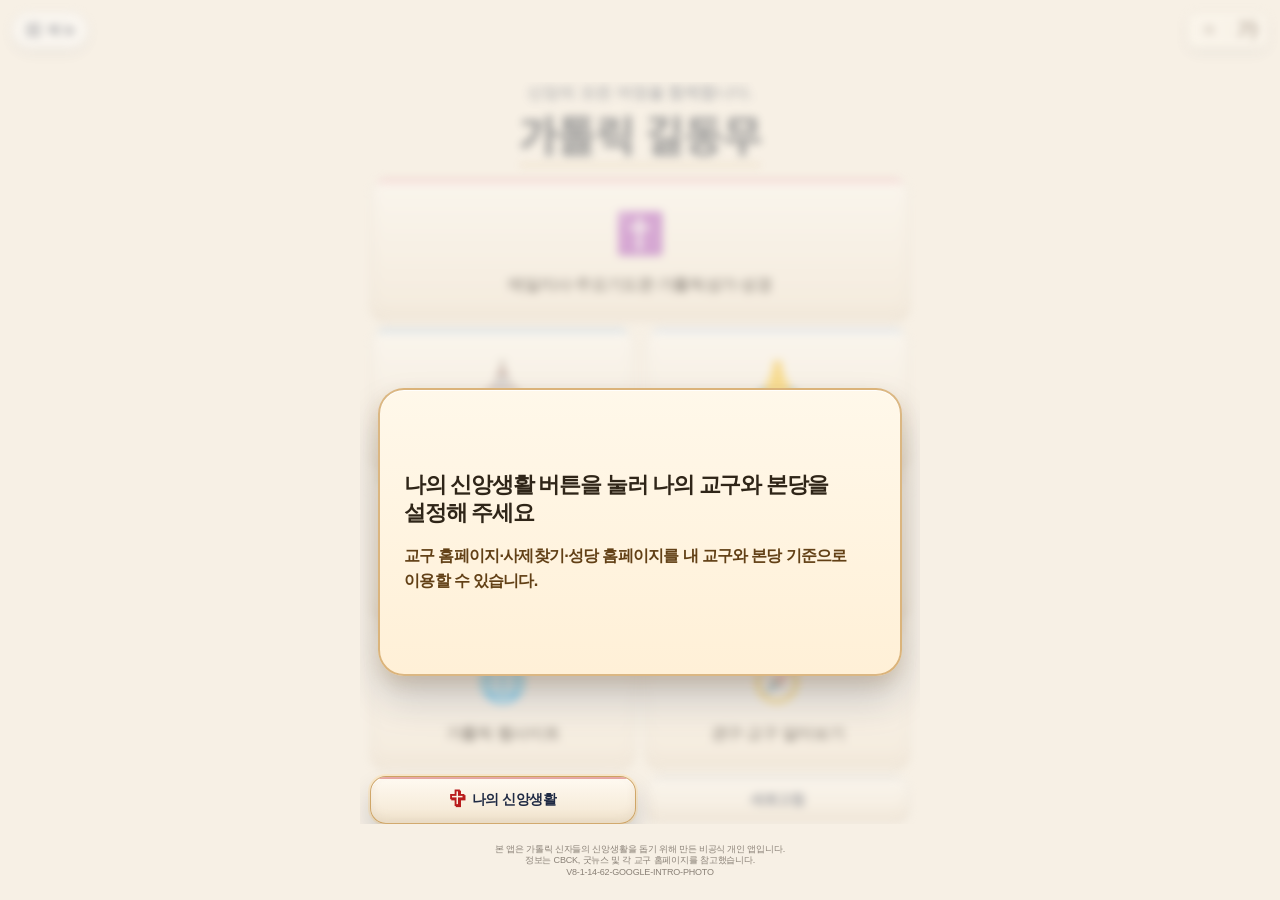
==== index.html @ fcbb9b59 "Add files via upload" ====
<!DOCTYPE html>
<html lang="ko" class="oai-font-global" style="background:#f5f0e8;">
<head>
<link rel="preload" href="intro-cross-jesus.jpg?v=V8-1-14-62-GOOGLE-INTRO-PHOTO" as="image" fetchpriority="high">
<style id="oai-first-entry-bg">html,body{margin:0;width:100%;min-height:100%;background:#f5f0e8;color-scheme:light;}body{background:#f5f0e8;}</style>
<style id="oai-refresh-veil-early-style">
/* 새로고침 직후 style.css가 아직 도착하지 않은 첫 페인트도 아이보리 보호막으로 덮는다. */
html.oai-stability-veil { background:#f5f0e8 !important; }
html.oai-stability-veil *, html.oai-external-return-freeze * { transition: none !important; animation: none !important; scroll-behavior: auto !important; }
html.oai-stability-veil::before { content:""; position:fixed; inset:0; z-index:2147483000; background:#f5f0e8; pointer-events:none; opacity:1; animation:oaiStabilityVeilIn .12s ease-out both; }
html.oai-stability-veil.oai-stability-veil-releasing::before { animation:oaiStabilityVeilOut .18s ease-in both; }
html.oai-stability-veil::after { content:"✝"; position:fixed; left:50%; top:50%; width:34px; height:34px; margin:-17px 0 0 -17px; display:flex; align-items:center; justify-content:center; border:0; border-radius:0; background:transparent; color:#d4aa6a; font-size:30px; font-weight:900; line-height:1; z-index:2147483001; pointer-events:none; animation:oaiStabilitySpin 2.8s linear infinite; }
html.oai-stability-veil[data-oai-stability-reason*="external"]::after,
html.oai-external-return-freeze::after { content:"" !important; display:none !important; opacity:0 !important; animation:none !important; }
@keyframes oaiStabilityVeilIn { from { opacity:0; } to { opacity:1; } }
@keyframes oaiStabilityVeilOut { from { opacity:1; } to { opacity:0; } }
@keyframes oaiStabilitySpin { to { transform:rotate(360deg); } }
</style>

<style id="oai-first-entry-intro-style">
html.oai-internal-no-return-effect *,
html.oai-internal-no-return-effect #cover > * {
  transition:none !important;
  animation:none !important;
  scroll-behavior:auto !important;
}
html.oai-internal-no-return-effect #cover > * {
  opacity:1 !important;
  visibility:visible !important;
}
/* 첫 진입 십자가 사진/금색 십자가 연출 없이 커버만 안정적으로 표시한다. */
html.oai-first-entry-intro::before,
html.oai-first-entry-intro::after,
html.oai-cover-first-reveal #cover > * {
  content:"" !important;
  display:none !important;
  opacity:0 !important;
  visibility:hidden !important;
  background-image:none !important;
  animation:none !important;
  transition:none !important;
}
</style>

<script>
(function(){
  var ua = navigator.userAgent.toLowerCase();
  var isAndroid = ua.indexOf('android') > -1;
  var isKakao = ua.indexOf('kakaotalk') > -1;
  var isIOS = /iphone|ipad|ipod/.test(ua) || (navigator.platform === 'MacIntel' && navigator.maxTouchPoints > 1);
  if(isIOS){
    document.documentElement.classList.add('ios-device');
  }
  // iPhone/iPad에서만 iOS 전용 화면 보정을 적용한다.
  // V8-1-14-62-GOOGLE-INTRO-PHOTO: 키보드가 올라온 동안에는 화면 등급을 다시 바꾸지 않는다.
  function applyAndroidScreenClass(){
    var root = document.documentElement;
    if(!root || !root.classList) return;
    var classes = ['oai-screen-compact-short','oai-screen-tall-phone','oai-screen-fold-wide'];
    if(isIOS) return;
    var vv = window.visualViewport;
    var vvH = Math.round((vv && vv.height) || 0);
    var innerH = Math.round(window.innerHeight || root.clientHeight || 0);
    var active = document.activeElement || null;
    var inputFocused = !!(active && /^(INPUT|TEXTAREA|SELECT)$/i.test(active.tagName || ''));
    var keyboardLikely = inputFocused || !!(vvH && innerH && vvH < innerH - 120);
    var hasClass = classes.some(function(cls){ return root.classList.contains(cls); });
    if(keyboardLikely && hasClass) return;
    for(var i=0;i<classes.length;i++) root.classList.remove(classes[i]);
    var w = Math.round(window.innerWidth || root.clientWidth || (vv && vv.width) || screen.width || 0);
    var h = Math.round((keyboardLikely ? 0 : vvH) || innerH || root.clientHeight || screen.height || 0);
    if(!w || !h) return;
    root.setAttribute('data-oai-vw', String(w));
    root.setAttribute('data-oai-vh', String(h));
    if(w >= 600){
      root.classList.add('oai-screen-fold-wide');
    }else if(w <= 410 && h < 790){
      root.classList.add('oai-screen-compact-short');
    }else{
      root.classList.add('oai-screen-tall-phone');
    }
  }
  applyAndroidScreenClass();
  window.addEventListener('resize', applyAndroidScreenClass, {passive:true});
  if(window.visualViewport) window.visualViewport.addEventListener('resize', applyAndroidScreenClass, {passive:true});
  window.addEventListener('orientationchange', function(){ setTimeout(applyAndroidScreenClass, 80); }, {passive:true});
  /* Android 카카오톡에서만 Chrome으로 연결합니다. iPhone/iPad/Safari/PWA에서는 실행하지 않습니다. */
  if(isAndroid && isKakao){
    var url = location.href;
    location.href = 'intent://' + url.replace(/https?:\/\//i,'') + '#Intent;scheme=https;package=com.android.chrome;end';
  }
})();
</script>
<script>
/* back-controller.js가 로드되기 전 첫 커버 Back도 먼저 잡는 최소 조기 가드.
   실패했던 hash/query URL trap은 사용하지 않고, 같은 URL의 root/trap 한 쌍만 만든다. */
(function(){
  'use strict';
  if(window.__OAI_EARLY_COVER_BACK_GUARD__) return;
  window.__OAI_EARLY_COVER_BACK_GUARD__ = true;

  var TOAST_MS = 2500;
  var toastTimer = 0;

  function now(){ return Date.now ? Date.now() : new Date().getTime(); }
  function baseHref(){ try{ return location.href.split('#')[0]; }catch(_e){ return location.href; } }
  function isCoverVisible(){
    try{
      if(document.documentElement.classList.contains('app-active')) return false;
      var cover = document.getElementById('cover');
      if(!cover) return true;
      if(cover.classList.contains('hidden')) return false;
      var st = window.getComputedStyle ? window.getComputedStyle(cover) : null;
      if(st && (st.display === 'none' || st.visibility === 'hidden')) return false;
      return true;
    }catch(_e){ return !document.documentElement.classList.contains('app-active'); }
  }
  function isRefreshDialogOpen(){
    try{ return !!document.getElementById('oai-refresh-content-dialog'); }catch(_e){ return false; }
  }
  function removeToast(){
    try{
      clearTimeout(toastTimer);
      var old = document.getElementById('_bt');
      if(old && old.parentNode) old.parentNode.removeChild(old);
    }catch(_e){}
  }
  function setExitArmed(on){
    try{
      if(on){
        var until = now() + TOAST_MS;
        window.__oaiCoverExitUntil = until;
        sessionStorage.setItem('oai_cover_exit_armed_until', String(until));
      }else{
        window.__oaiCoverExitUntil = 0;
        sessionStorage.removeItem('oai_cover_exit_armed_until');
      }
    }catch(_e){}
  }
  function isExitArmed(){
    try{
      var until = Number(window.__oaiCoverExitUntil || sessionStorage.getItem('oai_cover_exit_armed_until') || 0);
      return !!(until && now() < until);
    }catch(_e){ return false; }
  }
  function showToast(){
    if(isRefreshDialogOpen()) return;
    setExitArmed(true);
    function append(){
      try{
        removeToast();
        if(!document.body) return;
        var t = document.createElement('div');
        t.id = '_bt';
        t.textContent = '한 번 더 누르면 앱이 종료됩니다';
        t.style.cssText = 'position:fixed;top:50%;left:50%;bottom:auto;transform:translate(-50%,-50%);background:rgba(14,21,53,.94);color:#fff;padding:12px 24px;border-radius:24px;font-size:14px;font-weight:800;z-index:2147483600;white-space:nowrap;pointer-events:none;box-shadow:0 14px 36px rgba(0,0,0,.32);';
        document.body.appendChild(t);
        toastTimer = setTimeout(function(){ removeToast(); setExitArmed(false); }, TOAST_MS);
      }catch(_e){}
    }
    if(document.body) append();
    else document.addEventListener('DOMContentLoaded', append, {once:true});
  }
  function attemptExit(){
    try{ window._appExiting = true; }catch(_e){}
    removeToast();
    setExitArmed(false);
    try{ if(navigator.app && typeof navigator.app.exitApp === 'function'){ navigator.app.exitApp(); return; } }catch(_e){}
    try{ window.open('', '_self'); window.close(); }catch(_e){}
    try{ document.documentElement.classList.add('app-exiting'); }catch(_e){}
    /* 일반 브라우저에서는 window.close가 막힐 수 있어 한 번 더 실제 뒤로가기를 시도한다. */
    setTimeout(function(){ try{ history.back(); }catch(_e){} }, 30);
  }
  function armEarlyCoverBackGuard(reason, force){
    try{
      if(!force && !isCoverVisible()) return;
      var href = baseHref();
      var st = history.state;
      // force 호출이어도 이미 커버 trap 상태라면 다시 root/trap을 쌓지 않는다.
      // 중복 trap이 쌓이면 종료 안내 뒤에도 Back을 여러 번 더 눌러야 한다.
      if(st && st._p === 1 && st.oai_cover_trap){
        window.__OAI_EARLY_COVER_BACK_TRAP_READY__ = true;
        return;
      }
      history.replaceState({_p:0, oai_cover_root:reason || 'early-cover-root'}, '', href);
      history.pushState({_p:1, oai_cover_trap:reason || 'early-cover-trap'}, '', href);
      window.__OAI_EARLY_COVER_BACK_TRAP_READY__ = true;
    }catch(e){ try{ console.warn('[가톨릭길동무]', e); }catch(_e){} }
  }
  window.__oaiArmEarlyCoverBackGuard = armEarlyCoverBackGuard;

  window.addEventListener('popstate', function(){
    try{
      if(window.__OAI_FULL_BACK_CTRL_ACTIVE__) return;
      if(window._appExiting) return;
      if(!isCoverVisible()) return;
      if(isRefreshDialogOpen()) return;
      if(isExitArmed()){ attemptExit(); return; }
      showToast();
      armEarlyCoverBackGuard('early-cover-toast', true);
    }catch(e){ try{ console.warn('[가톨릭길동무]', e); }catch(_e){} }
  }, false);

  armEarlyCoverBackGuard('early-init', true);
  document.addEventListener('DOMContentLoaded', function(){ armEarlyCoverBackGuard('early-dom-ready', false); }, {once:true});
  window.addEventListener('pageshow', function(){ if(!window.__OAI_FULL_BACK_CTRL_ACTIVE__) armEarlyCoverBackGuard('early-pageshow', false); }, true);
})();
</script>

<script>
/* 짧은/긴 새로고침 직후 첫 페인트를 아이보리 보호막으로 덮어 화면 흔들림을 숨긴다.
   긴 새로고침은 캐시를 비운 뒤 네트워크 로딩 시간이 길 수 있으므로,
   감지 기한(deadline)은 길게 잡되 실제 표시 시간은 hold_ms 기준으로 1초만 유지한다. */
(function(){
  try{
    var now = Date.now ? Date.now() : new Date().getTime();
    var until = parseInt(sessionStorage.getItem('oai_refresh_veil_until') || '0', 10) || 0;
    var holdMs = parseInt(sessionStorage.getItem('oai_refresh_veil_hold_ms') || '0', 10) || 0;
    var reason = sessionStorage.getItem('oai_refresh_veil_reason') || 'refresh-return';
    if(until > now){
      var showFor = Math.max(260, holdMs || Math.min(1200, Math.max(260, until - now)));
      document.documentElement.classList.add('oai-stability-veil');
      document.documentElement.setAttribute('data-oai-stability-reason', reason || 'refresh-return');
      document.documentElement.setAttribute('data-oai-refresh-early-veil', '1');
      try{ sessionStorage.setItem('oai_refresh_veil_visible_until', String(now + showFor)); }catch(_e){}
      // 정상 해제는 app.js의 oaiApplyPendingRefreshVeil 한 곳에서만 한다.
      // early script는 첫 페인트를 덮는 역할만 하고, app.js가 붙기 전에만 긴 안전 해제를 둔다.
      setTimeout(function(){
        try{
          if(document.documentElement.getAttribute('data-oai-refresh-early-veil') !== '1') return;
          document.documentElement.classList.add('oai-stability-veil-releasing');
          setTimeout(function(){
            try{
              document.documentElement.classList.remove('oai-stability-veil','oai-stability-veil-releasing');
              document.documentElement.removeAttribute('data-oai-stability-reason');
              document.documentElement.removeAttribute('data-oai-refresh-early-veil');
              sessionStorage.removeItem('oai_refresh_veil_until');
              sessionStorage.removeItem('oai_refresh_veil_hold_ms');
              sessionStorage.removeItem('oai_refresh_veil_reason');
              sessionStorage.removeItem('oai_refresh_veil_visible_until');
            }catch(_e){}
          }, 80);
        }catch(_e){}
      }, Math.max(9000, showFor + 7800));
    }else if(until){
      sessionStorage.removeItem('oai_refresh_veil_until');
      sessionStorage.removeItem('oai_refresh_veil_hold_ms');
      sessionStorage.removeItem('oai_refresh_veil_reason');
              sessionStorage.removeItem('oai_refresh_veil_visible_until');
    }
  }catch(e){}
})();
</script>
<script>
/* 커버 글자 크기 변수 조기 적용: 새로고침 직후 cover-common.js가 로드되기 전까지
   --app-user-font-scale 기본값(1)으로 먼저 그려졌다가 저장값으로 바뀌며
   커버 이모티콘/텍스트만 좌우로 흔들리는 현상을 줄인다. */
(function(){
  try{
    var FONT_KEY = 'prayer_font_size';
    var BASE = 16;
    var FONT_SIZES = [13,14,15,16,17,18,19,20,21,22,24,26,28,30];
    var raw = parseInt(localStorage.getItem(FONT_KEY) || BASE, 10);
    if(FONT_SIZES.indexOf(raw) < 0) raw = BASE;
    var scale = raw / BASE;
    var root = document.documentElement;
    root.classList.add('oai-font-global');
    root.style.setProperty('--app-user-font-scale', String(scale));
  }catch(e){}
})();
</script>
<script>
/* 커버 실제 화면 높이 고정: 모바일/PWA 첫 실행·새로고침 때 첫 화면과 로딩 후 화면의 기준 높이가 달라지는 현상을 줄인다. */
(function(){
  try{ if('scrollRestoration' in history) history.scrollRestoration = 'manual'; }catch(e){}
  var KEY = 'oai_cover_vh_px_v48';
  var WIDTH_KEY = 'oai_cover_width_px_v48';
  var root = document.documentElement;
  var isInternalNoEffectReturn = false;
  var isExternalReturnNoIntro = false;
  try{
    var internalUntil = parseInt(sessionStorage.getItem('oai_internal_return_no_effect_until') || '0', 10) || 0;
    var internalNow = Date.now ? Date.now() : new Date().getTime();
    isInternalNoEffectReturn = sessionStorage.getItem('oai_internal_return_no_effect_once') === '1' || (internalUntil && internalNow < internalUntil);
    var extTs = parseInt(sessionStorage.getItem('oai_external_nav_started_at') || '0', 10) || 0;
    var extPending = sessionStorage.getItem('oai_external_nav_pending') === '1' || sessionStorage.getItem('oai_external_nav_pagehide') === '1';
    isExternalReturnNoIntro = !!(extPending && extTs && (internalNow - extTs) < 10 * 60 * 1000);
  }catch(_e){}
  function now(){ return Date.now ? Date.now() : new Date().getTime(); }
  if(!isInternalNoEffectReturn && !isExternalReturnNoIntro){
    root.classList.add('oai-cover-booting');
  }else{
    root.classList.remove('oai-cover-booting','oai-cover-revealing','oai-first-entry-intro','oai-cover-under-intro-reveal','oai-cover-first-reveal');
    root.classList.add('oai-internal-no-return-effect');
    setTimeout(function(){ try{ root.classList.remove('oai-internal-no-return-effect'); }catch(_e){} }, isExternalReturnNoIntro ? 900 : 420);
  }
  function readStored(){
    try{
      var v = parseFloat(localStorage.getItem(KEY) || '');
      var w = parseFloat(localStorage.getItem(WIDTH_KEY) || '');
      return {vh:(v > 3 && v < 20) ? v : 0, width:(w > 240 && w < 1600) ? w : 0};
    }catch(e){ return {vh:0,width:0}; }
  }
  function measure(){
    var docH = 0, innerH = 0, vvH = 0;
    try{ docH = parseFloat(document.documentElement && document.documentElement.clientHeight || 0); }catch(e){}
    try{ innerH = parseFloat(window.innerHeight || 0); }catch(e){}
    try{ vvH = parseFloat(window.visualViewport && window.visualViewport.height || 0); }catch(e){}
    var values = [];
    function add(v){
      v = parseFloat(v || 0);
      if(v > 300 && v < 2000) values.push(v);
    }
    add(docH); add(innerH); add(vvH);
    if(!values.length) return 0;
    // 커버가 간헐적으로 아래로 밀리지 않도록 저장/inner 높이보다
    // 실제 보이는 visualViewport를 우선한다. 키보드로 보일 만큼 크게 줄어든 경우만 제외한다.
    var keyboardLikely = !!(vvH && innerH && vvH / innerH < 0.78);
    var h = 0;
    if(vvH && !keyboardLikely){ h = vvH; }
    else { h = Math.max(docH || 0, innerH || 0); }
    if(!(h > 300 && h < 2000)) h = Math.max.apply(Math, values);
    return h ? (h * 0.01) : 0;
  }
  function measureWidth(){
    try{ return window.innerWidth || document.documentElement.clientWidth || 0; }catch(e){ return 0; }
  }
  function save(v, width){
    try{
      if(v > 3 && v < 20) localStorage.setItem(KEY, String(v));
      if(width > 240 && width < 1600) localStorage.setItem(WIDTH_KEY, String(width));
    }catch(e){}
  }
  function apply(v, shouldSave, width){
    if(!(v > 3 && v < 20)) return;
    root.style.setProperty('--cover-vh', v + 'px');
    if(shouldSave) save(v, width || measureWidth());
  }
  var measured = measure();
  var currentWidth = measureWidth();
  var stored = readStored();
  var softRefreshRecent = false;
  try{
    var sr = parseInt(sessionStorage.getItem('oai_soft_refresh_requested') || '0', 10) || 0;
    softRefreshRecent = !!sr && (now() - sr < 120000);
  }catch(e){}
  var widthMatches = !!(stored.width && currentWidth && Math.abs(stored.width - currentWidth) < 24);
  var storedDiffersFromNow = !!(measured && stored.vh && Math.abs(measured - stored.vh) > 0.55);
  // 새로고침 직후에는 저장된 커버 높이를 먼저 쓰지 않는다.
  // 일부 모바일 PWA에서 reload 직후 저장 높이가 실제 보이는 높이보다 크게 남아
  // 하단 안내문구가 화면 밖으로 밀리는 원인이 되었기 때문이다.
  var useStored = !!(stored.vh && !softRefreshRecent && widthMatches && !storedDiffersFromNow);
  var firstVh = useStored ? stored.vh : (measured || stored.vh || 8);
  apply(firstVh, !useStored, currentWidth);
  var baseCoverWidth = currentWidth;

  function isCoverVisible(){
    try{
      var c = document.getElementById('cover');
      return !!c && !document.documentElement.classList.contains('app-active') && c.style.display !== 'none';
    }catch(e){ return false; }
  }
  function isCoverHeightLockedByOverlay(){
    try{
      if(document.body && document.body.classList && document.body.classList.contains('modal-open')) return true;
      var active = document.activeElement || null;
      if(active && /^(INPUT|TEXTAREA|SELECT)$/i.test(active.tagName || '')) return true;
      if(document.querySelector && document.querySelector('.my-diocese-modal.show')) return true;
    }catch(e){}
    return false;
  }
  var settleTimer = 0;
  var bootStartedAt = now();
  var bootReleaseDone = false;
  var BOOT_MIN_MS = 720;
  function releaseBooting(){
    if(bootReleaseDone) return;
    var wait = Math.max(0, BOOT_MIN_MS - (now() - bootStartedAt));
    setTimeout(function(){
      if(bootReleaseDone) return;
      bootReleaseDone = true;
      try{
        root.classList.add('oai-cover-revealing');
        root.classList.remove('oai-cover-booting');
        setTimeout(function(){ try{ root.classList.remove('oai-cover-revealing'); }catch(_e){} }, 680);
      }catch(e){}
    }, wait);
  }
  function afterStableFirstPaint(fn){
    if(window.requestAnimationFrame){
      requestAnimationFrame(fn);
    }else{ fn(); }
  }
  function settleCoverSize(reason){
    if(!isCoverVisible()) return;
    if(isCoverHeightLockedByOverlay()) return;
    var r = String(reason || '');
    var width = measureWidth();
    var widthChanged = !!(baseCoverWidth && width && Math.abs(width - baseCoverWidth) >= 24);
    var orientationChanged = r.indexOf('orientation') >= 0;
    var forceCoverSettle = /cover-return|pageshow|focus|visible|force|visualViewport/.test(r);
    // 일반 resize는 흔들림 방지를 위해 폭/회전 변화만 반영하되,
    // 커버 복귀·pageshow 계열은 실제 화면 높이와 스크롤 위치를 다시 고정한다.
    if(!widthChanged && !orientationChanged && !forceCoverSettle) return;
    var next = measure();
    if(!next) return;
    var cur = parseFloat(getComputedStyle(root).getPropertyValue('--cover-vh')) || 0;
    if(!forceCoverSettle && cur && Math.abs(next - cur) < 0.35) return;
    apply(next, true, width);
    if(width) baseCoverWidth = width;
    try{
      var c = document.getElementById('cover');
      if(c) c.scrollTop = 0;
      if(window.scrollTo) window.scrollTo(0,0);
      if(document.scrollingElement) document.scrollingElement.scrollTop = 0;
      if(document.body) document.body.scrollTop = 0;
    }catch(_e){}
    try{
      root.classList.add('oai-cover-resizing');
      clearTimeout(settleTimer);
      settleTimer = setTimeout(function(){ root.classList.remove('oai-cover-resizing'); }, 80);
    }catch(e){}
  }
  function scheduleSettle(reason){
    clearTimeout(settleTimer);
    settleTimer = setTimeout(function(){ settleCoverSize(reason); }, 120);
    setTimeout(function(){ settleCoverSize(reason + '-late'); }, 360);
  }
  window.addEventListener('orientationchange', function(){ scheduleSettle('orientation'); }, {passive:true});
  window.addEventListener('resize', function(){ scheduleSettle('resize'); }, {passive:true});
  if(window.visualViewport){
    window.visualViewport.addEventListener('resize', function(){ scheduleSettle('visualViewport'); }, {passive:true});
  }
  window.addEventListener('pageshow', function(){ scheduleSettle('pageshow'); }, {passive:true});
  window.addEventListener('focus', function(){ scheduleSettle('focus'); }, {passive:true});
  document.addEventListener('visibilitychange', function(){ if(!document.hidden) scheduleSettle('visible'); }, {passive:true});
  // 첫 진입 십자가 사진/효과 없이 커버 높이 안정화만 유지한다.
  if(!isInternalNoEffectReturn){
    if(document.readyState === 'loading') document.addEventListener('DOMContentLoaded', function(){ afterStableFirstPaint(releaseBooting); }, {once:true});
    else afterStableFirstPaint(releaseBooting);
    window.addEventListener('load', function(){ afterStableFirstPaint(releaseBooting); }, {once:true});
  }
  window.oaiSettleCoverSize = settleCoverSize;
})();
</script>
<script>
/* iPhone/PWA 전체 화면 높이 안정화.
   iOS에서 visualViewport가 일시적으로 작아진 값을 오래 붙잡아
   기도문·목록·관구교구 지도 하단에 큰 빈 공간이 생기는 현상을 줄인다.
   상태바 색상과 Android 레이아웃은 건드리지 않는다. */
(function(){
  var root = document.documentElement;
  if(!root || !root.classList || !root.classList.contains('ios-device')) return;

  var KEY = 'oai_ios_app_h_px_v3s';
  var WIDTH_KEY = 'oai_ios_app_w_px_v3s';
  var lastApplied = 0;
  var lastWidth = 0;
  var settleTimer = 0;

  function isStandalone(){
    try{ if(window.navigator && window.navigator.standalone === true) return true; }catch(_e){}
    try{ return !!(window.matchMedia && window.matchMedia('(display-mode: standalone)').matches); }catch(_e){ return false; }
  }
  function width(){
    try{ return Math.round(window.innerWidth || document.documentElement.clientWidth || 0); }catch(_e){ return 0; }
  }
  function validHeight(v){
    v = Math.round(parseFloat(v || 0));
    return (v > 320 && v < 2400) ? v : 0;
  }
  function measureHeight(){
    var vals = [];
    function add(v){ v = validHeight(v); if(v) vals.push(v); }
    try{ add(document.documentElement && document.documentElement.clientHeight); }catch(_e){}
    try{ add(window.innerHeight); }catch(_e){}
    try{ add(window.visualViewport && window.visualViewport.height); }catch(_e){}
    // 설치형 iPhone PWA에서는 screen.height가 실제 사용 가능한 전체 높이에 가장 가까운 경우가 많다.
    // Safari/카카오 브라우저에서는 과도하게 커질 수 있으므로 standalone일 때만 보조값으로 쓴다.
    if(isStandalone()){
      try{ add(window.screen && window.screen.height); }catch(_e){}
      try{ add(window.screen && window.screen.availHeight); }catch(_e){}
    }
    if(!vals.length) return 0;
    return Math.max.apply(Math, vals);
  }
  function readStored(curW){
    try{
      var h = validHeight(localStorage.getItem(KEY) || '');
      var w = Math.round(parseFloat(localStorage.getItem(WIDTH_KEY) || '0')) || 0;
      if(!h || !w || !curW || Math.abs(w - curW) >= 24) return 0;
      return h;
    }catch(_e){ return 0; }
  }
  function save(h, w){
    try{
      if(validHeight(h)) localStorage.setItem(KEY, String(Math.round(h)));
      if(w > 240 && w < 1600) localStorage.setItem(WIDTH_KEY, String(Math.round(w)));
    }catch(_e){}
  }
  function applyHeight(h, w, reason){
    h = validHeight(h);
    if(!h) return;
    lastApplied = h;
    lastWidth = w || width();
    root.style.setProperty('--oai-app-h', h + 'px');
    // iOS 앱 높이 보정값이 커버 전용 높이를 과도하게 키우지 않도록,
    // 커버가 보이는 동안에는 실제 visualViewport/innerHeight 기준을 우선한다.
    try{
      var coverVisible = !root.classList.contains('app-active') && document.getElementById('cover');
      var coverH = h;
      if(coverVisible){
        var vv = Math.round(parseFloat(window.visualViewport && window.visualViewport.height || 0)) || 0;
        var ih = Math.round(parseFloat(window.innerHeight || 0)) || 0;
        if(vv > 320 && (!ih || vv / ih >= 0.78)) coverH = vv;
        else if(ih > 320) coverH = ih;
      }
      root.style.setProperty('--cover-vh', (coverH * 0.01) + 'px');
    }catch(_e){ root.style.setProperty('--cover-vh', (h * 0.01) + 'px'); }
    save(h, lastWidth);
  }
  function settle(reason){
    var w = width();
    var measured = measureHeight();
    var stored = readStored(w);
    var widthChanged = !!(lastWidth && w && Math.abs(lastWidth - w) >= 24);
    var next = measured;

    if(widthChanged){
      next = measured || stored || lastApplied;
    }else{
      // iOS의 일시적인 세로 축소값은 무시하고, 같은 폭에서는 더 큰 안정값을 유지한다.
      next = Math.max(measured || 0, stored || 0, lastApplied || 0);
    }
    if(!next) return;
    if(!widthChanged && lastApplied && Math.abs(next - lastApplied) < 2) return;
    applyHeight(next, w, reason);
  }
  function schedule(reason){
    clearTimeout(settleTimer);
    settleTimer = setTimeout(function(){ settle(reason); }, 60);
    setTimeout(function(){ settle(reason + '-late'); }, 80);
    setTimeout(function(){ settle(reason + '-final'); }, 720);
  }

  applyHeight(Math.max(measureHeight() || 0, readStored(width()) || 0), width(), 'boot');
  window.addEventListener('pageshow', function(){ schedule('pageshow'); }, {passive:true});
  window.addEventListener('focus', function(){ schedule('focus'); }, {passive:true});
  window.addEventListener('resize', function(){ schedule('resize'); }, {passive:true});
  window.addEventListener('orientationchange', function(){ lastWidth = 0; schedule('orientation'); }, {passive:true});
  document.addEventListener('visibilitychange', function(){ if(!document.hidden) schedule('visible'); }, {passive:true});
  if(window.visualViewport){
    window.visualViewport.addEventListener('resize', function(){ schedule('visualViewport'); }, {passive:true});
  }
  window.oaiSettleIosAppHeight = settle;
})();
</script>
<script>
/* 외부 사이트 복귀 직후 첫 페인트 안정막.
   app.js가 붙기 전 화면 높이/헤더 재계산이 보이지 않게 먼저 덮고,
   실제 해제는 app.js의 공통 외부복귀 안정화 함수가 담당한다. */
(function(){
  function now(){ return Date.now ? Date.now() : new Date().getTime(); }
  function hasPendingExternalReturn(){
    try{
      var ts=parseInt(sessionStorage.getItem('oai_external_nav_started_at')||'0',10)||0;
      var pending=sessionStorage.getItem('oai_external_nav_pending')==='1' || sessionStorage.getItem('oai_external_nav_pagehide')==='1';
      return !!(pending && ts && (now()-ts) < 10*60*1000);
    }catch(e){ return false; }
  }
  function hold(){
    try{
      document.documentElement.classList.add('oai-external-return-freeze','oai-stability-veil');
      document.documentElement.classList.remove('oai-stability-veil-releasing');
      document.documentElement.setAttribute('data-oai-stability-reason','external-return-early');
      document.documentElement.setAttribute('data-oai-external-return-early','1');
    }catch(e){}
    setTimeout(function(){
      try{
        if(document.documentElement.getAttribute('data-oai-external-return-early')==='1'){
          document.documentElement.classList.remove('oai-external-return-freeze','oai-stability-veil','oai-stability-veil-releasing');
          document.documentElement.removeAttribute('data-oai-stability-reason');
          document.documentElement.removeAttribute('data-oai-external-return-early');
        }
      }catch(e){}
    }, 1800);
  }
  if(hasPendingExternalReturn()) hold();
  window.addEventListener('pageshow', function(){ if(hasPendingExternalReturn()) hold(); }, true);
})();
</script>

<script>
/* 공개 코드에는 Kakao JavaScript 키와 REST 프록시 주소만 둡니다.
   - Kakao JavaScript 키는 Kakao Developers에서 웹 도메인 제한을 반드시 적용하세요.
   - REST API 키는 Cloudflare Worker 또는 서버 환경변수에만 보관하세요.
   - KAKAO_REST_PROXY_URL에는 Worker의 공개 프록시 주소를 넣으세요.
*/
window.APP_CONFIG = {
  KAKAO_JS_KEY: '07f7989e29fdfb425fff924f36fb3ec0',
  KAKAO_REST_PROXY_URL: 'https://kakao-rest-proxy.bong0219.workers.dev'
};
</script>

<meta charset="UTF-8">
<meta http-equiv="Cache-Control" content="no-cache, max-age=0, must-revalidate">
<meta http-equiv="Pragma" content="no-cache">
<meta http-equiv="Expires" content="0">
<meta name="viewport" content="width=device-width,initial-scale=1,maximum-scale=1,user-scalable=no">
<meta name="apple-mobile-web-app-capable" content="yes">
<meta name="apple-mobile-web-app-status-bar-style" content="black-translucent">
<meta name="apple-mobile-web-app-title" content="가톨릭길동무">
<meta name="application-name" content="가톨릭길동무">
<meta name="mobile-web-app-capable" content="yes">
<meta name="theme-color" content="#f5f0e8">
<link rel="manifest" href="manifest.json?v=V8-1-14-62-GOOGLE-INTRO-PHOTO">
<link rel="apple-touch-icon" sizes="180x180" href="icon-512x512.png?v=V8-1-14-62-GOOGLE-INTRO-PHOTO">
<link rel="apple-touch-icon-precomposed" sizes="180x180" href="icon-512x512.png?v=V8-1-14-62-GOOGLE-INTRO-PHOTO">
<meta name="format-detection" content="telephone=no">
<meta name="description" content="가톨릭길동무 - 가톨릭 신앙생활 종합 앱">
<meta property="og:type" content="website">
<meta property="og:site_name" content="가톨릭길동무">
<meta property="og:title" content="가톨릭길동무">
<meta property="og:description" content="성지 · 성당 · 기도문 · 순례길 · 가톨릭 웹사이트 안내">
<meta property="og:image" content="icon-512x512.png?v=V8-1-14-62-GOOGLE-INTRO-PHOTO">
<meta property="og:image:width" content="512">
<meta property="og:image:height" content="512">
<meta name="twitter:card" content="summary">
<meta name="twitter:title" content="가톨릭길동무">
<meta name="twitter:description" content="성지 · 성당 · 기도문 · 순례길 · 가톨릭 웹사이트 안내">
<meta name="twitter:image" content="icon-512x512.png?v=V8-1-14-62-GOOGLE-INTRO-PHOTO">
<title>가톨릭길동무</title>
<link rel="icon" type="image/png" sizes="192x192" href="icon-192x192.png?v=V8-1-14-62-GOOGLE-INTRO-PHOTO">
<link rel="preconnect" href="https://fonts.googleapis.com">
<link rel="stylesheet" href="https://cdnjs.cloudflare.com/ajax/libs/font-awesome/6.4.0/css/all.min.css">
<link href="https://fonts.googleapis.com/css2?family=Noto+Sans+KR:wght@400;500;600;700&display=swap" rel="stylesheet">

<style id="oai-initial-bg">html,body{margin:0;width:100%;height:100%;min-height:100%;background:#f5f0e8;overflow:hidden;color-scheme:light;}#cover{background:#f5f0e8;min-height:100%;}#app{background:#f8f6f2;display:none;}</style>
<link rel="stylesheet" href="style.css?v=V8-1-14-62-GOOGLE-INTRO-PHOTO">
<link rel="stylesheet" href="css/module-common.css?v=V8-1-14-62-GOOGLE-INTRO-PHOTO">
<link rel="stylesheet" href="css/prayer.css?v=V8-1-14-62-GOOGLE-INTRO-PHOTO">
<link rel="stylesheet" href="css/web.css?v=V8-1-14-62-GOOGLE-INTRO-PHOTO">
<link rel="stylesheet" href="css/pilgrimage.css?v=V8-1-14-62-GOOGLE-INTRO-PHOTO">
<link rel="stylesheet" href="css/overlays.css?v=V8-1-14-62-GOOGLE-INTRO-PHOTO">
<link rel="stylesheet" href="css/cover-modals.css?v=V8-1-14-62-GOOGLE-INTRO-PHOTO">
<link rel="stylesheet" href="css/myfaith.css?v=V8-1-14-62-GOOGLE-INTRO-PHOTO">
<link rel="stylesheet" href="css/my-diocese.css?v=V8-1-14-62-GOOGLE-INTRO-PHOTO">
</head>
<body>
<div id="missa-view" role="dialog" aria-modal="true" aria-label="매일미사">
  <div id="missa-bar">
    <button id="missa-close" aria-label="신앙 포털 닫기"><i class="fa-solid fa-arrow-left"></i></button>
    <span id="missa-bar-title">매일미사</span>
  </div>
  <iframe id="missa-frame" src="about:blank" title="신앙 포털" loading="eager" referrerpolicy="no-referrer-when-downgrade"></iframe>
  <div id="missa-faith-nav" class="faith-bottom-nav" aria-label="매일미사·기도문·성경·성가 바로가기"></div>
</div>
<div id="exit-dlg"><div class="exit-box"><h3>앱을 종료할까요?</h3><p>가톨릭길동무를 종료합니다.</p><div class="exit-btns"><button id="exit-cancel-btn" class="exit-cancel">취소</button><button id="exit-ok-btn" class="exit-ok">종료</button></div></div>
</div>
<div id="diocese-view" role="dialog" aria-modal="true" aria-label="관구·교구 지도">
  <div class="module-bar" id="diocese-module-bar">
    <div class="module-bar-main">
      <div class="module-bar-ico">✝</div>
      <div class="module-bar-txt">
        <div class="module-bar-title">관구·교구 지도</div>
        <div class="module-bar-sub">한국천주교 3개관구.16개교구</div>
      </div>
    </div>
    <button id="diocese-close-btn" class="module-close" aria-label="교구 지도 닫기">×</button>
  </div>
  <div id="diocese-loading">
    <div class="missa-spinner"></div>
    <div class="missa-loading-txt">교구 지도를 불러오는 중…</div>
  </div>
  <iframe id="diocese-frame" src="about:blank" style="flex:1;width:100%;border:none;background:#F8F6F2;"></iframe>
</div>
<div id="prayer-view" role="dialog" aria-modal="true" aria-label="기도문">
  <div id="prayer-bar" class="module-bar">
    <button id="prayer-close" class="module-close" aria-label="닫기">×</button>
    <div class="module-bar-main">
      <div class="module-bar-txt">
        <div id="prayer-bar-ttl" class="module-bar-title">주요 기도문</div>
        <div id="prayer-bar-sub" class="module-bar-sub">CATHOLIC PRAYERS</div>
      </div>
    </div>
    <a id="goodnews-prayer-btn" href="https://maria.catholic.or.kr/mobile/prayer/" target="_blank" rel="noopener" aria-label="굿뉴스 기도문 바로가기">굿뉴스 기도문</a>
  </div>
  <div id="prayer-tabs"></div>
  <div id="prayer-search-bar">
    <div id="prayer-search-wrap">
      <i class="fa-solid fa-magnifying-glass" id="prayer-search-ico"></i>
      <input type="text" id="prayer-search-inp" placeholder="기도문 검색" aria-label="기도문 검색" autocomplete="off" autocorrect="off" spellcheck="false">
    </div>
    <div class="pr-font-ctrl">
      <button id="pr-sm-btn-1" class="pr-font-btn pr-sm">가</button>
      <div class="pr-font-divider"></div>
      <button id="pr-lg-btn-1" class="pr-font-btn pr-lg">가</button>
    </div>
  </div>
  <div id="prayer-list-view">
    <ul class="pr-list" id="pr-list-ul"></ul>
  </div>
  <div id="prayer-detail">
    <div id="prayer-detail-hd">
      <button id="pr-back-btn" class="pr-back" aria-label="닫기" style="font-weight:900;color:#1f2a44;">×</button>
      <div id="prayer-detail-ttl">기도문</div>
      <div class="pr-font-ctrl" style="margin-left:auto;">
        <button id="pr-sm-btn-2" class="pr-font-btn pr-sm">가</button>
        <div class="pr-font-divider"></div>
        <button id="pr-lg-btn-2" class="pr-font-btn pr-lg">가</button>
      </div>
      <button id="pr-detail-star" class="pr-star" aria-label="즐겨찾기" style="margin-left:6px;font-size:20px;width:34px;height:34px;display:flex;align-items:center;justify-content:center;"><i class="fa-solid fa-star"></i></button>
    </div>
    <div id="prayer-detail-body">
      <div class="pr-content-card" id="prayer-detail-content"></div>
    </div>
  </div>
  <div id="prayer-faith-nav" class="faith-bottom-nav" aria-label="매일미사·기도문·성경·성가 바로가기"></div>
</div>
<div id="cover">
<div id="oai-build-marker" aria-label="수정 단계 표시" style="position:absolute;left:8px;bottom:calc(env(safe-area-inset-bottom,0px) + 6px);z-index:120;display:none;align-items:center;justify-content:center;min-width:46px;height:20px;padding:0 8px;border-radius:999px;background:rgba(31,42,68,.72);color:#fff;font-size:10px;font-weight:800;line-height:1;pointer-events:none;opacity:0;visibility:hidden;"></div>
  <div id="cv-pull-modern" aria-hidden="true">
  <div class="cv-pull-ring">
    <svg viewBox="0 0 24 24" class="cv-pull-icon">
      <path d="M20 12a8 8 0 1 1-2.34-5.66" fill="none" stroke="currentColor" stroke-width="2.2" stroke-linecap="round"/>
      <path d="M20 4v6h-6" fill="none" stroke="currentColor" stroke-width="2.2" stroke-linecap="round" stroke-linejoin="round"/>
    </svg>
  </div>
</div>
    <div id="cover-font-controls" class="pr-font-ctrl" aria-label="글자 크기 조절">
      <button type="button" id="cover-sm-btn" class="pr-font-btn pr-sm">가</button>
      <div class="pr-font-divider"></div>
      <button type="button" id="cover-lg-btn" class="pr-font-btn pr-lg">가</button>
    </div>
    <button id="cover-menu-btn" class="cover-menu-btn" type="button" aria-label="메뉴 열기"><span class="cover-menu-hamburger" aria-hidden="true"><span></span><span></span><span></span></span><span class="cover-menu-label">메 뉴</span></button>
    <div id="mass-quick-modal" class="guide-modal mass-quick-modal" role="dialog" aria-modal="true" aria-label="미사 중 빠른 사용" aria-hidden="true">
      <div class="guide-backdrop" data-mass-quick-close="1"></div>
      <div class="guide-panel mass-quick-panel">
        <div class="mass-quick-head">
          <div class="mass-quick-head-text">
            <div class="mass-quick-title">미사 중 빠른 사용</div>
            <div class="mass-quick-subtitle">필요한 항목을 선택하세요</div>
          </div>
          <button class="guide-x mass-quick-close" type="button" data-mass-quick-close="1" aria-label="미사 빠른 메뉴 닫기">×</button>
        </div>
        <div class="mass-quick-actions" aria-label="미사·기도·성가·성경 빠른 메뉴">
          <button id="mass-quick-missa" type="button" class="mass-quick-btn mass-quick-primary"><span>✝️</span><strong>매일미사</strong></button>
          <button id="mass-quick-prayer" type="button" class="mass-quick-btn"><span>📖</span><strong>주요기도문</strong></button>
          <button id="mass-quick-hymn" type="button" class="mass-quick-btn"><span>🎼</span><strong>가톨릭성가</strong></button>
          <button id="mass-quick-bible" type="button" class="mass-quick-btn"><span>📖</span><strong>성경</strong></button>
        </div>
      </div>
    </div>
    <div id="cover-main-block">
    <div class="cover-header">
        <div class="cover-subtitle">신앙의 모든 여정을 함께합니다.</div>
        <h1 class="cover-title">가톨릭 길동무</h1>
    </div>
      <div class="cover-grid">
          <button id="cc-1" class="cover-card cover-card-wide">
              <div class="cover-icon-wrap"><span class="cover-emoji" aria-hidden="true">✝</span></div>
              <span class="cover-name">매일미사·주요기도문·가톨릭성가·성경</span>
          </button>
          <button id="cc-2" class="cover-card">
              <div class="cover-icon-wrap"><span class="cover-emoji" aria-hidden="true">⛪</span></div>
              <span class="cover-name">내 주변 성당찾기</span>
          </button>
          <button id="cc-3" class="cover-card">
              <div class="cover-icon-wrap"><span class="cover-emoji" aria-hidden="true">🙏</span></div>
              <span class="cover-name">성지순례 188곳</span>
          </button>
          <button id="cc-4" class="cover-card">
              <div class="cover-icon-wrap"><span class="cover-emoji" aria-hidden="true">🌿</span></div>
              <span class="cover-name oai-retreat-cover-label">피정의집찾기</span>
          </button>
          <button id="cc-5" class="cover-card">
              <div class="cover-icon-wrap"><span class="cover-emoji" aria-hidden="true">🥾</span></div>
              <span class="cover-name">가톨릭 순례길</span>
          </button>
          <button id="cc-6" class="cover-card">
              <div class="cover-icon-wrap"><span class="cover-emoji" aria-hidden="true">🌐</span></div>
              <span class="cover-name">가톨릭 웹사이트</span>
          </button>
          <button id="cc-7" class="cover-card">
              <div class="cover-icon-wrap"><span class="cover-emoji" aria-hidden="true">🧭</span></div>
              <span class="cover-name">관구·교구 알아보기</span>
          </button>
      </div>
      <div id="ios-kakao-safari-banner" class="ios-safari-banner" aria-hidden="true" hidden>
        <button id="ios-kakao-safari-close" class="ios-safari-banner-x" type="button" aria-label="iPhone 앱 설치 안내 닫기">×</button>
        <div class="ios-safari-banner-text">
          <strong>iPhone 앱 설치 안내</strong>
          <span>카카오톡에서는 Safari로 열어야<br>홈 화면에 추가할 수 있습니다.</span>
        </div>
        <button id="ios-kakao-safari-help" type="button">설치 방법 보기</button>
      </div>
      
      <div id="cover-action-row" class="cover-action-single" aria-label="커버 보조 기능">
        <div id="cover-diocese-box">
          <button id="cover-diocese-btn" class="cover-diocese-btn" type="button" aria-label="나의 신앙생활 열기">
            <span class="cover-faith-cross" aria-hidden="true">✞</span><span class="diocese-btn-label">나의 신앙생활</span>
          </button>
        </div>
        <div id="cover-update-box">
          <button id="cover-update-btn" class="cover-refresh-main-btn" type="button" data-target-version="V2" aria-label="짧게 누르면 새로고침, 더 길게 누르면 앱 캐시 초기화">새로고침</button>
          <div id="cover-update-hint" aria-live="polite">아래 버전과 다릅니다. 눌러서 최신 파일을 다시 받아 주세요.</div>
        </div>
      </div>
      <button id="my-diocese-setup-banner" class="my-diocese-setup-banner" type="button" hidden aria-hidden="true">
        <strong>나의 신앙생활 버튼을 눌러 나의 교구와 본당을 설정해 주세요</strong>
        <span>교구 홈페이지·사제찾기·성당 홈페이지를 내 교구와 본당 기준으로 이용할 수 있습니다.</span>
      </button>
    </div>

<div id="cover-bottom-note" aria-label="앱 안내문구">
  본 앱은 가톨릭 신자들의 신앙생활을 돕기 위해 만든 비공식 개인 앱입니다.<br>
  정보는 CBCK, 굿뉴스 및 각 교구 홈페이지를 참고했습니다.<br>
  <span id="cover-version-label">V8-1-14-62-GOOGLE-INTRO-PHOTO</span>
</div>

<div id="ios-safari-guide-modal" class="guide-modal" role="dialog" aria-modal="true" aria-labelledby="ios-safari-guide-title" aria-hidden="true">
  <div class="guide-backdrop" data-ios-safari-close="1"></div>
  <div class="guide-panel ios-safari-guide-panel">
    <button class="guide-x" type="button" data-ios-safari-close="1" aria-label="iPhone 앱 설치 안내 닫기">×</button>
    <div class="guide-badge">iPhone 앱 설치 안내</div>
    <h2 id="ios-safari-guide-title">iPhone 앱 설치 안내</h2>
    <div class="ios-safari-scroll" aria-label="iPhone 앱 설치 단계 안내">
      <p class="guide-lead">실제 iPhone 화면 순서대로 따라 해 주세요.</p>
      <div class="ios-safari-steps">
        <div class="ios-safari-step">
          <b>1</b>
          <span>카카오톡 하단 버튼 4개 중 <strong>오른쪽 끝 버튼</strong>을 누르세요.</span>
          <img data-src="ios-install-step1-kakao-bottom-buttons.png?v=V8-1-14-62-GOOGLE-INTRO-PHOTO" alt="카카오톡 오른쪽 아래 버튼 모양" width="945" height="248" loading="lazy" decoding="async">
        </div>
        <div class="ios-safari-step">
          <b>2</b>
          <span>공유 화면에서 <strong>Safari로 열기</strong>를 누르세요.</span>
          <img data-src="ios-install-step2-safari-open.png?v=V8-1-14-62-GOOGLE-INTRO-PHOTO" alt="Safari로 열기 버튼" width="880" height="755" loading="lazy" decoding="async" fetchpriority="low">
        </div>
        <div class="ios-safari-step">
          <b>3</b>
          <span>Safari로 열린 뒤, 화면 <strong>오른쪽 아래 ··· 버튼</strong>을 누르세요.</span>
          <div class="ios-safari-shot ios-safari-shot-more">
            <img data-src="KakaoTalk_20260514_134255658_04.jpg?v=V8-1-14-62-GOOGLE-INTRO-PHOTO" alt="Safari 오른쪽 아래 더보기 버튼" width="960" height="307" loading="lazy" decoding="async">
            <i class="ios-gold-highlight" aria-hidden="true"></i>
          </div>
        </div>
        <div class="ios-safari-step">
          <b>4</b>
          <span>열린 메뉴에서 <strong>공유</strong>를 누르세요.</span>
          <img data-src="ios-install-step3-share-menu.png?v=V8-1-14-62-GOOGLE-INTRO-PHOTO" alt="Safari 공유 버튼" width="750" height="580" loading="lazy" decoding="async" fetchpriority="low">
        </div>
        <div class="ios-safari-step">
          <b>5</b>
          <span>목록을 아래로 내려 <strong>홈 화면에 추가</strong>를 누르세요.</span>
          <img data-src="ios-install-step4-home-screen.png?v=V8-1-14-62-GOOGLE-INTRO-PHOTO" alt="홈 화면에 추가 버튼" width="865" height="750" loading="lazy" decoding="async" fetchpriority="low">
        </div>
      </div>
    </div>
    <div class="guide-actions">
      <button type="button" class="guide-primary" data-ios-safari-close="1">확인</button>
    </div>
  </div>
</div>

<div id="guide-manual-modal" class="guide-modal" role="dialog" aria-modal="true" aria-labelledby="guide-manual-title" aria-hidden="true">
  <div class="guide-backdrop" data-guide-close="manual"></div>
  <div class="guide-panel guide-manual-panel">
    <button class="guide-x" type="button" data-guide-close="manual" aria-label="주요 기능 닫기">×</button>
    <div class="guide-manual-hero">
      <div class="guide-badge">처음사용하시는 분을 위한 안내</div>
      <h2 id="guide-manual-title">가톨릭길동무 주요 기능</h2>
    </div>
    <p class="guide-lead">신앙생활에 필요한 기능을 아래 카드에서 차례대로 확인해 보세요.</p>
    <div class="guide-card-list">
      <section class="guide-card guide-card-main">
        <div class="guide-card-head">
          <div class="guide-icon">✝️</div>
          <h3>매일미사 · 성가 · 성경</h3>
        </div>
        <p>커버와 신앙생활 메뉴에서 매일미사, 성가, 성경을 바로 열 수 있습니다. 외부 신앙 콘텐츠를 확인한 뒤 앱으로 돌아오면 커버와 뒤로가기 흐름이 이어지도록 구성했습니다.</p>
      </section>
      <section class="guide-card">
        <div class="guide-card-head"><div class="guide-icon">🙏</div><h3>주요 기도문</h3></div>
        <p>주요 기도문을 읽고 즐겨찾기에 저장할 수 있습니다. 검색, 분류 보기, 글자 크기 조절을 지원하며 공식 원문 링크도 확인할 수 있습니다.</p>
      </section>
      <section class="guide-card">
        <div class="guide-card-head"><div class="guide-icon">📍</div><h3>성지 찾기</h3></div>
        <p>전국 천주교 성지, 순례지, 순교사적지를 지도와 목록에서 확인합니다. 이름·지역 검색, 내 주변 성지, 정보카드, 홈페이지와 성지 상세페이지 연결을 사용할 수 있습니다.</p>
      </section>
      <section class="guide-card">
        <div class="guide-card-head"><div class="guide-icon">📖</div><h3>성지 순례 스탬프북</h3></div>
        <p>순례한 성지를 기록하고 방문 날짜를 관리할 수 있습니다. GPS 자동 등록, 수동 등록, 교구별 통계, 방문 성지 지도 보기, 순례 도장을 지원합니다.</p>
      </section>
      <section class="guide-card">
        <div class="guide-card-head"><div class="guide-icon">⛪</div><h3>성당 찾기</h3></div>
        <p>현재 위치 주변 성당을 찾고, 교구별 성당 목록과 지역·이름 검색을 사용할 수 있습니다. 주소, 전화번호, 홈페이지, 길찾기 정보를 정보카드에서 확인합니다.</p>
      </section>
      <section class="guide-card">
        <div class="guide-card-head"><div class="guide-icon">🌿</div><h3>피정의 집 찾기</h3></div>
        <p>가까운 피정의 집을 지도와 목록에서 확인하고, 지역·이름 검색으로 원하는 장소를 찾을 수 있습니다. 홈페이지와 길찾기 연결도 제공합니다.</p>
      </section>
      <section class="guide-card">
        <div class="guide-card-head"><div class="guide-icon">🧭</div><h3>경로검색 · 경유지 · 카카오내비</h3></div>
        <p>성당, 성지, 피정의 집을 출발지·도착지로 설정해 경로를 확인할 수 있습니다. 필요하면 경유지를 추가하고 카카오내비로 연결할 수 있습니다.</p>
      </section>
      <section class="guide-card">
        <div class="guide-card-head"><div class="guide-icon">🚶</div><h3>전국 순례길</h3></div>
        <p>전국 순례길 정보를 확인하고 관련 외부 사이트로 이동할 수 있습니다. 외부 사이트를 다녀온 뒤에도 앱 화면으로 자연스럽게 돌아오도록 처리했습니다.</p>
      </section>
      <section class="guide-card">
        <div class="guide-card-head"><div class="guide-icon">🌐</div><h3>가톨릭 주요 웹사이트</h3></div>
        <p>가톨릭 주요 웹사이트와 교구 홈페이지를 모아 볼 수 있습니다. 자주 찾는 사이트는 즐겨찾기에 저장해 빠르게 다시 열 수 있습니다.</p>
      </section>
      <section class="guide-card">
        <div class="guide-card-head"><div class="guide-icon">🗺️</div><h3>관구 · 교구 알아보기</h3></div>
        <p>한국 천주교 관구와 교구를 지도와 목록으로 확인합니다. 교구를 선택하면 관할 지역, 본당 수, 홈페이지 등 교구 정보를 볼 수 있습니다.</p>
      </section>
      <section class="guide-card">
        <div class="guide-card-head"><div class="guide-icon">🏠</div><h3>나의 신앙생활</h3></div>
        <p>나의 교구와 본당을 설정해 자주 필요한 신앙생활 메뉴를 빠르게 사용할 수 있습니다. 선택한 정보는 이 기기 안에만 저장됩니다.</p>
      </section>
      <section class="guide-card">
        <div class="guide-card-head"><div class="guide-icon">💬</div><h3>문의 · 건의</h3></div>
        <p>오류 제보, 수정 요청, 개선 의견을 앱 안에서 남길 수 있습니다. 문의 작성 시 민감한 개인정보는 입력하지 않는 것이 좋습니다.</p>
      </section>
      <section class="guide-card">
        <div class="guide-card-head"><div class="guide-icon">🔄</div><h3>새로고침 · 캐시 초기화</h3></div>
        <p>앱 화면이 이상하거나 업데이트가 반영되지 않을 때 사용합니다. 짧게 누르면 새로고침, 길게 누르면 앱 파일 캐시 초기화를 실행할 수 있습니다.</p>
      </section>
    </div>
    <button id="guide-ok-btn" type="button" class="guide-primary guide-ok">확인</button>
  </div>
</div>


<div id="privacy-policy-modal" class="guide-modal privacy-policy-modal" role="dialog" aria-modal="true" aria-labelledby="privacy-policy-modal-title" aria-hidden="true">
  <div class="guide-backdrop" data-privacy-policy-close="1"></div>
  <div class="guide-panel privacy-policy-panel">
    <button class="guide-x" type="button" data-privacy-policy-close="1" aria-label="개인정보처리방침 닫기">×</button>
    <div class="guide-manual-hero privacy-policy-hero">
      <div class="guide-badge">가톨릭길동무</div>
      <h2 id="privacy-policy-modal-title">개인정보처리방침</h2>
    </div>
    <iframe id="privacy-policy-frame" class="privacy-policy-frame" src="about:blank" data-src="privacy.html?embedded=1&v=V8-1-14-62-GOOGLE-INTRO-PHOTO" title="개인정보처리방침" loading="lazy" referrerpolicy="no-referrer-when-downgrade"></iframe>
    <button id="privacy-policy-ok-btn" type="button" class="guide-primary guide-ok">확인</button>
  </div>
</div>

<button id="pwa-install-btn" aria-label="앱 설치하기">
  📲 홈 화면에 앱 설치하기
</button>
</div>

<div id="cover-menu-modal" class="cover-menu-modal" aria-hidden="true">
  <div class="cover-menu-backdrop" data-cover-menu-close="true"></div>
  <div class="cover-menu-panel" role="dialog" aria-modal="true" aria-labelledby="cover-menu-title">
    <div class="cover-menu-head">
      <div>
        <div id="cover-menu-title" class="cover-menu-title">가톨릭길동무 메뉴</div>
        <div class="cover-menu-subtitle">필요한 기능을 선택하세요</div>
      </div>
      <button id="cover-menu-close" class="cover-menu-close" type="button" aria-label="메뉴 닫기">×</button>
    </div>
    <div class="cover-menu-list">
      <button id="cover-menu-guide-btn" class="cover-menu-item" type="button">
        <span class="cover-menu-icon">📘</span>
        <span class="cover-menu-text">주요기능</span>
      </button>
      <button id="cover-menu-privacy-btn" class="cover-menu-item" type="button">
        <span class="cover-menu-icon">🛡</span>
        <span class="cover-menu-text">개인정보처리방침</span>
      </button>
      <button id="cover-menu-qna-btn" class="cover-menu-item" type="button">
        <span class="cover-menu-icon">💬</span>
        <span class="cover-menu-text">문의·건의</span>
      </button>
    </div>
  </div>
</div>

<script src="js/myfaith.js?v=V8-1-14-62-GOOGLE-INTRO-PHOTO"></script>
<script src="app.js?v=V8-1-14-62-GOOGLE-INTRO-PHOTO"></script>
<script src="js/cover-common.js?v=V8-1-14-62-GOOGLE-INTRO-PHOTO"></script>
<div id="oai-category-entry-veil" aria-hidden="true"></div>
<div id="app"><div id="tabbar"><button id="tab-btn-nearby" class="tab-btn" data-tab="nearby"><span class="tab-icon">📍</span><span id="tab-nearby-lbl">내주변</span></button><button id="tab-btn-list" class="tab-btn" data-tab="list"><span class="tab-icon">📋</span><span id="tab-list-lbl">목록</span></button><button id="tab-btn-region" class="tab-btn" data-tab="region"><span class="tab-icon">🔍</span>지역검색
    </button><button id="tab-btn-route" class="tab-btn" data-tab="route"><span class="tab-icon">🧭</span>길찾기
    </button></div><div id="map-wrap"><div id="map"></div><button id="loc-btn">📍<span style="font-size:12px">내위치</span></button><div id="legend"><div class="leg-row"><div class="leg-dot" style="background:var(--shrine)"></div><span>성지</span></div><div class="leg-row"><div class="leg-dot" style="background:var(--pilgrim)"></div><span>순례지</span></div><div class="leg-row"><div class="leg-dot" style="background:var(--martyr)"></div><span>순교사적지</span></div></div><div id="route-guide"></div><button id="map-category-close-btn" class="map-category-close" type="button" aria-label="카테고리 닫고 커버로 이동">×</button></div><div class="sheet" id="sheet-nearby"><div class="sheet-hd"><div class="sheet-title" id="nearby-sheet-title">내주변</div><button class="sheet-x" id="nearby-close-btn" aria-label="내주변 목록 닫기">×</button></div><div class="sheet-body" id="nearby-body"><div class="empty-msg">📍 위치를 확인하는 중...</div></div></div><div class="sheet" id="sheet-list"><div class="sheet-hd"><div class="sheet-title" id="list-sheet-title">찾기 목록</div><button class="sheet-x" id="list-close-btn" aria-label="찾기 목록 닫기">×</button></div><div class="srch-bar"><div class="srch-inner"><span style="font-size:14px;opacity:.5;margin-right:8px;color:#fff">🔍</span><input type="text" id="list-srch-inp" placeholder="이름, 주소 검색" aria-label="이름, 주소 검색"
          autocomplete="off" autocorrect="off" autocapitalize="off" spellcheck="false" inputmode="search" enterkeyhint="done"><button class="srch-x" id="list-srch-x" aria-label="검색어 지우기">×</button></div></div><div class="filter-bar" id="list-filter-bar"></div><div class="sheet-body" id="list-body"></div></div><div class="sheet" id="sheet-region"><div class="sheet-hd"><div class="sheet-title" id="region-sheet-title">지역검색</div><button class="sheet-x" id="region-close-btn" aria-label="지역검색 닫기">×</button></div><div class="region-wrap"><div class="region-row"><div class="srch-inner" style="flex:1"><span style="font-size:14px;opacity:.4;margin-right:8px;color:#fff">🔍</span><input type="text" id="region-inp" aria-label="지역 검색"
            placeholder="지역명 또는 장소명 입력"
            style="flex:1;background:none;border:none;outline:none;font-size:13px;color:#fff;font-family:inherit"
            autocomplete="off" autocorrect="off" autocapitalize="off" spellcheck="false" inputmode="search" enterkeyhint="done"></div><button id="region-search-btn" class="region-search-btn">검색</button></div></div><div class="sheet-body" id="region-body"><div class="empty-msg">
        📍 여행지나 숙박 지역을 검색하면<br>근처 성지/성당 목록이 나타납니다
      </div></div></div><div class="sheet" id="sheet-route"><button class="route-sheet-x" id="route-close-btn" type="button" aria-label="길찾기 닫기">×</button><div id="rs-top" style="padding:12px 48px 0 14px;flex-shrink:0;"><div class="rs-route-stack"><div id="rs-start-box" class="rs-start-box"><div class="rs-dot" style="background:#1565c0;"></div><span class="rs-lbl empty" id="rs-start-lbl">출발지를 선택하세요</span><button id="rs-myloc-btn" class="rs-myloc" style="flex-shrink:0;">📍 현위치</button><button class="rs-x" id="rs-start-x" style="display:none" aria-label="출발지 지우기">×</button></div><div class="rs-between-tools" id="rs-start-waypoint-tools"><button id="rs-swap-btn" class="rs-swap-btn" aria-label="출발지·도착지 바꾸기">⇅</button><button id="rs-add-waypoint-btn" class="rs-add-waypoint-btn" type="button">+ 경유지</button></div><div id="rs-waypoints-summary-box" class="rs-waypoints-summary-box" style="display:none"><div class="rs-dot rs-waypoints-summary-dot"></div><span class="rs-lbl filled" id="rs-waypoints-summary-lbl">경유지 없음</span></div><div id="rs-waypoint-box" class="rs-waypoint-box" style="display:none"><div class="rs-dot" style="background:#f39c12;"></div><span class="rs-lbl empty" id="rs-waypoint-lbl">경유지1을 선택하세요</span><button class="rs-x" id="rs-waypoint-x" style="display:inline-flex" aria-label="경유지1 지우기">×</button></div><div id="rs-waypoint-end-tools" class="rs-between-tools rs-waypoint-end-tools" style="display:none"><button id="rs-swap-waypoint-end-btn" class="rs-swap-btn rs-swap-waypoint-end-btn" type="button" aria-label="경유지1·다음 지점 바꾸기">⇅</button><button id="rs-add-waypoint2-btn" class="rs-add-waypoint-btn rs-add-waypoint2-btn" type="button">+ 경유지</button></div><div id="rs-waypoint2-box" class="rs-waypoint-box rs-waypoint2-box" style="display:none"><div class="rs-dot" style="background:#d97706;"></div><span class="rs-lbl empty" id="rs-waypoint2-lbl">경유지2를 선택하세요</span><button class="rs-x" id="rs-waypoint2-x" style="display:inline-flex" aria-label="경유지2 지우기">×</button></div><div id="rs-waypoint2-end-tools" class="rs-between-tools rs-waypoint2-end-tools" style="display:none"><button id="rs-swap-waypoint2-end-btn" class="rs-swap-btn rs-swap-waypoint2-end-btn" type="button" aria-label="경유지2·다음 지점 바꾸기">⇅</button><button id="rs-add-waypoint3-btn" class="rs-add-waypoint-btn rs-add-waypoint3-btn" type="button">+ 경유지</button></div><div id="rs-waypoint3-box" class="rs-waypoint-box rs-waypoint3-box" style="display:none"><div class="rs-dot" style="background:#b45309;"></div><span class="rs-lbl empty" id="rs-waypoint3-lbl">경유지3을 선택하세요</span><button class="rs-x" id="rs-waypoint3-x" style="display:inline-flex" aria-label="경유지3 지우기">×</button></div><div id="rs-waypoint3-end-tools" class="rs-between-tools rs-waypoint3-end-tools" style="display:none"><button id="rs-swap-waypoint3-end-btn" class="rs-swap-btn rs-swap-waypoint3-end-btn" type="button" aria-label="경유지3·도착지 바꾸기">⇅</button></div><div id="rs-end-box" class="rs-end-box"><div class="rs-dot" style="background:#e53935;"></div><span class="rs-lbl empty" id="rs-end-lbl">도착지를 선택하세요</span><button class="rs-x" id="rs-end-x" style="display:none" aria-label="도착지 지우기">×</button></div></div><button id="rs-search-btn">
        🔍 경로 검색
      </button></div><div id="rs-bottom" style="padding:10px 14px 14px;"><div id="rs-result" style="display:none;"><div class="rs-result"><div class="rs-stats"><div class="rs-stat"><div class="rs-stat-lbl">🛣 도로 거리</div><div class="rs-stat-val"><span id="rs-km">—</span><span class="rs-stat-unit"> km</span></div></div><div class="rs-stat"><div class="rs-stat-lbl">🚗 소요시간</div><div class="rs-stat-val"><span id="rs-time">—</span></div></div></div><div class="rs-note" id="rs-note"></div><div class="route-btns"><button id="rs-kakao-btn" class="btn-kakao-route">🗺 카카오내비</button><button id="rs-reset-btn" class="btn-route-reset">↩ 다시선택</button></div></div></div><div class="rs-hint" id="rs-hint">출발·도착을 탭하거나<br>지도에서 마커를 직접 탭하세요</div></div></div><div id="info-card"><div class="ic-header"><div class="ic-name" id="ic-name"></div><span class="ic-type-badge" id="ic-type"></span><button id="ic-close-btn" class="ic-close-btn" aria-label="닫기">×</button></div><div class="ic-body"><div class="ic-meta"><span class="ic-sub" id="ic-sub"></span><div class="ic-dist-col" id="ic-dist-col"><div class="ic-dist-lbl">내 위치에서</div><div class="ic-dist-box" id="ic-dist"></div></div></div><div class="ic-addr-row"><div class="ic-addr-left"><div class="ic-addr-lbl"></div><div class="ic-addr-val" id="ic-addr"></div></div></div><div class="ic-btn-row"><a class="ic-tel-btn" id="ic-tel-link" href="#" style="display:none"><span class="ic-tel-icon">📞</span><span class="ic-tel" id="ic-tel"></span></a><button id="ic-route-btn" class="ic-route-btn">경로검색</button></div><div class="ic-links" id="ic-links-row" style="display:none;padding:7px 14px 0;"><a class="ic-link-btn ic-hp-btn" id="ic-hp" href="#" target="_blank" style="display:none">홈페이지</a><button class="ic-link-btn ic-guide-btn" id="ic-guide" style="display:none">성지 상세페이지</button></div><div style="padding:7px 14px 0;"><button class="btn-kakao-nav" id="ic-kakao-nav">카카오내비</button></div></div></div><div id="route-choice-modal" role="dialog" aria-modal="true" aria-label="경로검색 선택"><div id="route-choice-backdrop" class="route-choice-backdrop"></div><div class="route-choice-panel"><div class="route-choice-title" id="route-choice-name"></div><div class="route-choice-desc">이 장소를 길찾기에 어떻게 사용할까요?</div><div class="route-choice-actions"><button type="button" id="route-choice-start" class="route-choice-btn start">출발지로 설정</button><button type="button" id="route-choice-end" class="route-choice-btn end">도착지로 설정</button><button type="button" id="route-choice-cancel" class="route-choice-btn cancel">취소</button></div></div></div><div id="srch-modal" role="dialog" aria-modal="true" aria-label="장소 검색"><div class="sm-inner"><div class="sm-hd"><span class="sm-title" id="sm-title">성지 검색</span><button id="sm-close-btn" class="sm-x" aria-label="검색 닫기">×</button></div><div class="sm-filter" id="sm-filter-bar"></div><div class="sm-srch"><div class="sm-si"><span>🔍</span><input type="text" id="sm-inp" placeholder="이름 또는 장소 입력" aria-label="장소 이름 입력"
            autocomplete="off" autocorrect="off" autocapitalize="off" spellcheck="false" inputmode="search" enterkeyhint="done"></div><button type="button" id="sm-map-select-btn" class="sm-map-select-btn">지도에서 선택</button></div><div style="display:flex;border-bottom:1px solid #eee;flex-shrink:0;background:#f8f9fc;" id="sm-tab-bar"><button class="sm-tab active" id="sm-tab-cat">성지/성당/피정</button><button class="sm-tab" id="sm-tab-place">일반장소</button></div><div class="sm-body" id="sm-body"></div><div class="sm-body" id="sm-body-place" style="display:none;"></div></div></div></div>
<div id="my-diocese-modal" class="my-diocese-modal module-view myfaith-view" role="dialog" aria-modal="true" aria-hidden="true">
  <div class="my-diocese-backdrop" data-my-diocese-close="true"></div>
  <div class="my-diocese-panel" role="dialog" aria-modal="true" aria-labelledby="my-diocese-title">
    <div class="my-diocese-head">
      <div class="my-diocese-head-main">
        <div class="my-diocese-head-ico" aria-hidden="true">✝</div>
        <div class="my-diocese-head-text">
          <div id="my-diocese-title" class="my-diocese-title">나의 신앙생활</div>
          <div class="my-diocese-subtitle">교구와 본당을 선택해 자주 쓰는 정보를 빠르게 열 수 있습니다.</div>
        </div>
      </div>
      <button id="my-diocese-close" class="my-diocese-close module-close" type="button" aria-label="나의 신앙생활 닫기">×</button>
    </div>
    <div id="my-diocese-list" class="my-diocese-list" aria-label="나의 신앙생활 내용"></div>
    <div class="my-faith-privacy-note">선택한 교구와 본당 정보는 이 기기 안에만 저장되며, 외부로 수집되거나 전송되지 않습니다.</div>
  </div>
</div>


<div id="web-view" role="dialog" aria-modal="true" aria-label="가톨릭 웹사이트" class="module-view">
  <div class="module-bar web">
    <div class="module-bar-main">
      <div class="module-bar-ico">✝</div>
      <div class="module-bar-txt">
        <div class="module-bar-title">가톨릭 주요 웹사이트 <span class="module-count" id="web-count">28개</span></div>
        <div class="module-bar-sub">가톨릭 신앙과 정보를 한곳에서 만나보세요</div>
      </div>
    </div>
    <button id="web-close-btn" class="module-close" aria-label="웹사이트 닫기">×</button>
  </div>
  <div class="web-body">
    <div class="web-cats" id="web-cats"></div>
    <div class="web-list" id="web-list"><div class="web-empty" id="web-empty"><div style="font-size:40px">🔍</div><div>해당 항목이 없습니다.</div></div></div>
  </div>
</div>
<div id="trail-view" role="dialog" aria-modal="true" aria-label="가톨릭 순례길" class="module-view">
  <div class="module-bar trail">
    <div class="module-bar-main">
      <div class="module-bar-ico">✝</div>
      <div class="module-bar-txt">
        <div class="module-bar-title">전국 순례길 <span class="module-count" id="trail-count">11개</span></div>
        <div class="module-bar-sub">CATHOLIC PILGRIMAGE</div>
      </div>
    </div>
    <button id="trail-close-btn" class="module-close" aria-label="순례길 닫기">×</button>
  </div>
  <div class="trail-body">
    <div class="trail-tabs">
      <button class="trail-tab on" id="trail-tab-map">지도</button>
      <button class="trail-tab" id="trail-tab-list">목록</button>
    </div>
    <div class="trail-panel on" id="trail-panel-map">
      <div id="trail-map"></div>
      <div class="trail-sheet" id="trail-sheet">
        <div class="trail-sh-handle"></div>
        <button id="trail-sh-close-btn" class="trail-sh-close" aria-label="닫기">✕</button>
        <div class="trail-sh-top">
          <span class="trail-sh-bdg" id="trail-sh-bdg"></span>
          <span class="trail-sh-region" id="trail-sh-region"></span>
        </div>
        <div class="trail-sh-body" id="trail-sh-body">
          <div class="trail-sh-ico" id="trail-sh-ico"></div>
          <div class="trail-sh-info">
            <div class="trail-sh-name" id="trail-sh-name"></div>
            <div class="trail-sh-sub" id="trail-sh-sub"></div>
          </div>
        </div>
        <div class="trail-sh-foot" id="trail-sh-foot">
          <span class="trail-sh-url" id="trail-sh-url"></span>
          <span class="trail-sh-arr">›</span>
        </div>
      </div>
      <button id="trail-loc-btn" class="trail-loc-btn">📍 내 위치</button>
    </div>
    <div class="trail-panel" id="trail-panel-list">
      <div id="trail-list"></div>
    </div>
  </div>
</div>
<script src="web.js?v=V8-1-14-62-GOOGLE-INTRO-PHOTO"></script>

<div id="qna-view" role="dialog" aria-modal="true" aria-label="문의·건의" class="module-view">
  <div class="module-bar qna">
    <div class="module-bar-main">
      <div class="module-bar-ico">✝</div>
      <div class="module-bar-txt">
        <div class="module-bar-title">문의·건의</div>
        <div class="module-bar-sub">질문, 오류, 수정요청을 남겨주세요</div>
      </div>
    </div>
    <button id="qna-close-btn" class="module-close" aria-label="문의·건의 닫기">×</button>
  </div>
  <iframe id="qna-frame" class="qna-frame" src="about:blank" data-src="qa-firebase.html?embedded=1&v=V8-1-14-62-GOOGLE-INTRO-PHOTO" title="문의·건의" loading="lazy" referrerpolicy="no-referrer-when-downgrade"></iframe>
</div>

<script src="js/touch-ux.js?v=V8-1-14-62-GOOGLE-INTRO-PHOTO"></script>
<script src="js/prayer-ui.js?v=V8-1-14-62-GOOGLE-INTRO-PHOTO"></script>
<script src="js/cover-refresh.js?v=V8-1-14-62-GOOGLE-INTRO-PHOTO"></script>
<script src="js/app-state-guards.js?v=V8-1-14-62-GOOGLE-INTRO-PHOTO"></script>

<script src="js/route-web-guards.js?v=V8-1-14-62-GOOGLE-INTRO-PHOTO"></script>


<script src="js/back-controller.js?v=V8-1-14-62-GOOGLE-INTRO-PHOTO"></script>
<script>
/* V8-1-12: 문의·건의에서 커버로 복귀한 직후, back-controller가 로드된 뒤 커버 뒤로가기 상태를 한 번 더 재등록한다. */
(function(){
  function isQnaReturn(){
    try{
      var qs = new URLSearchParams(location.search || '');
      if((qs.get('oai_cover_return') || '').indexOf('qna') >= 0) return true;
      if((sessionStorage.getItem('oai_cover_toast_on_return') || '').indexOf('qna') >= 0) return true;
    }catch(_e){}
    return false;
  }
  if(!isQnaReturn()) return;
  function rearmQnaCoverReturn(step){
    try{ if(typeof window._resetCoverExitReady === 'function') window._resetCoverExitReady(); }catch(e){ console.warn('[가톨릭길동무]', e); }
    try{ if(typeof window._clearCoverExitArmed === 'function') window._clearCoverExitArmed(); }catch(e){ console.warn('[가톨릭길동무]', e); }
    try{
      if(typeof window._oaiArmCoverBackTrap === 'function') window._oaiArmCoverBackTrap('qna-return-' + step, {force:true});
      else if(typeof window._resetCoverBackTrap === 'function') window._resetCoverBackTrap('qna-return-' + step);
      else if(typeof window._ensureCoverBackTrap === 'function') window._ensureCoverBackTrap('qna-return-' + step);
    }catch(e){ console.warn('[가톨릭길동무]', e); }
  }
  rearmQnaCoverReturn('now');
  setTimeout(function(){ rearmQnaCoverReturn('80'); },80);
  setTimeout(function(){ rearmQnaCoverReturn('260'); },260);
  setTimeout(function(){ rearmQnaCoverReturn('700'); },700);
})();
</script>
<script src="sw-update.js?v=V8-1-14-62-GOOGLE-INTRO-PHOTO"></script>

</body>
</html>
---- style.css ----
:root {
  
  --navy:    #0e1535;
  --navy2:   #1f2a44;
  --navy3:   #243070;
  --gold:    #d4aa6a;
  --gold2:   #b8965a;
  --cream:   #f5f0e8;
  --ink:     #1f2937;
  --border:  #dde3f2;

  
  --tab-h:          80px;
  --mod-header-h:   70px;
  --sb:             0px;
  --st:             env(safe-area-inset-top, 0);
  --header-h:       calc(52px + env(safe-area-inset-top, 0));
  --module-tab-h:   48px;
  --mod-tabbar-h:   55px;
  --tab-btn-h:      40px;
  --map-tab-btn-h:  66px;
  --map-tab-fs:     15px;
  --map-tab-gap:    6px;
  --map-tab-icon-fs: 20px;
  --map-tab-icon-active-fs: 22px;
  --oai-search-input-h: 44px;
  --oai-search-input-fs: 15px;
  --oai-search-input-color: #111827;
  --oai-search-placeholder-color: #8a7d6d;
  --oai-search-icon-color: #6f675d;

  
  --oai-std-header-h:  70px;
  --oai-std-tab-h:     40px;
  --oai-std-tabbar-h:  55px;
  --oai-std-btn-h:     36px;
  --oai-std-title-fs:  20px;
  --oai-std-sub-fs:    11px;
  --oai-std-btn-fs:    14px;
  --oai-std-radius:    14px;
  --oai-std-gap:       8px;
  --oai-std-icon-sz:   28px;
  --oai-std-close-sz:  40px;
  --oai-category-enter-ms: 700ms;
  --oai-popup-enter-ms: 500ms;
  --oai-std-hdr-pad:   calc(10px + env(safe-area-inset-top, 0px));

  
  --fs-header:   22px;
  --fs-tab:      15px;
  --cover-emoji-size: 40px;
  --app-user-font-scale: 1;
  --app-screen-font-scale: 1;
  --app-ui-scale: 1;
  --app-font-scale: calc(var(--app-user-font-scale) * var(--app-screen-font-scale));
  --ios-inner-font-scale: 1;
  --app-inner-font-scale: calc(var(--app-font-scale) * var(--ios-inner-font-scale));
  --pr-item-fs:  15px;
  --pr-body-fs:  16px;
  --pr-detail-fs: 17px;
  --pr-icon-fs:  17px;
  --pr-icon-sz:  36px;
  --app-fs-title: calc(16px * var(--app-inner-font-scale));
  --app-fs-sub:   calc(12px * var(--app-inner-font-scale));
  --app-fs-body:  calc(16px * var(--app-inner-font-scale));

  
  --oai-shrine-header:  #1f2a44;
  --oai-parish-header:  #3F4752;
  --oai-retreat-header: #3F6F5A;
  --oai-gold:           #d4aa6a;
  --oai-gold-border:    #c49a57;
  --oai-btn:            #eef1f4;
  --oai-btn-border:     #cfd6dd;
  --oai-btn-text:       #334155;
  --oai-ivory:          #e9deca;
  --oai-ivory-border:   #d6c6a8;
  --oai-pilgrimage-header-solid: #1f2a44;

  
  --mode-header-bg:    linear-gradient(135deg, #1f2a44, #2d3a5f);
  --mode-header-solid: #1f2a44;
  --mode-active-bg:    linear-gradient(135deg, #243a83, #1f2f6b);
  --mode-active-color: #fff;
  --mode-filter-bg:    rgba(255,255,255,.12);
  --mode-filter-color: rgba(255,255,255,.92);
  --mode-filter-border: rgba(255,255,255,.28);
  --mode-filter-active-bg:    #fff4de;
  --mode-filter-active-color: #7a5a23;
  --mode-filter-active-border: #fff4de;
  --mode-tab-active-bg:  linear-gradient(135deg, #243a83, #1f2f6b);
  --mode-tab-active-border: transparent;
  --mode-badge-bg:   #f4ead6;
  --mode-badge-color: #a25f32;
  --mode-dist-color: #b07a3d;
  --mode-name-color: var(--ink);
  --mode-num-bg:     #1f2a44;
  --mode-num-color:  #fff;
  --mode-sm-tab-inactive-bg:  #f0f2f8;
  --mode-sm-tab-inactive-color: #526274;
  --mode-sm-tab-inactive-border: rgba(31,47,107,.22);
  --mode-srch-modal-bg: #1f2a44;

  
  --shrine-main:    #1f2a44;
  --shrine-main-2:  #2d3a5f;
  --shrine-soft:    #f4ead6;
  --shrine-soft-2:  #e8dcc8;

  
  --parish-bg:      #4B5563;
  --parish-active:  #4B5563;
  --parish-accent:  #F1F3F5;
  --church-main:    #4B5563;
  --church-main-2:  #374151;
  --church-soft:    #ECEFF3;
  --church-soft-2:  #F8FAFC;

  
  --retreat-bg:      #3F6F5A;
  --retreat-main:    #3F6F5A;
  --retreat-main-2:  #345C4B;
  --retreat-soft:    #DDECE5;
  --retreat-active:  #3F6F5A;
  --retreat-accent:  #DDECE5;
  --retreat-soft-2:  #F6FBF8;
  --dist-retreat:    #3F6F5A;

  
  --addr-color:   #6b7280;
  --dist-parish:  #4B5563;

  
  --color-1: #8b2020;
  --color-2: #1f2a44;
  --color-3: #b8965a;
  --color-4: #374151;
  --color-5: #4F846C;
  --color-6: #5c4a37;
  --color-7: #1a3560;
  --color-8: #374151;

  
  --bg-color:   #f7f0e5;
  
  --cover-top-safe: calc(env(safe-area-inset-top, 0px) + clamp(60px, calc(var(--cover-vh, 1vh) * 9.2), 82px));
  --cover-bottom-safe: calc(env(safe-area-inset-bottom, 0px) + clamp(7px, calc(var(--cover-vh, 1vh) * 1.1), 10px));
  --cover-h:    calc(var(--cover-vh, 1vh) * 100);
  --cover-main-gap: clamp(5px, calc(var(--cover-vh, 1vh) * 0.82), 8px);
  --cover-note-reserve: clamp(66px, calc(var(--cover-vh, 1vh) * 7.1), 82px);
  --cover-action-h: 50px;
  --cover-action-h-compact: 48px;
  --cover-action-gap: clamp(5px, 1.4vw, 9px);
  --cover-action-radius: 16px;
  --cover-action-font: calc(14px * var(--app-font-scale, 1));
  --cover-action-font-compact: calc(12.8px * var(--app-font-scale, 1));
  --cover-faith-cross-font: calc(18px * var(--app-font-scale, 1));
  --cover-faith-cross-font-compact: calc(14.5px * var(--app-font-scale, 1));
  --text-main:  #3e362e;
  --text-sub:   #7a7065;
  --card-bg:    #ffffff;

  
  --bg-unified:  #f5f0e8;
  --stone:       #f3eee5;
  --stone-2:     #ebe3d7;
  --paper:       #fffdf9;
  --panel:       #fffaf2;
  --line-soft:   #e7ddcf;

  
  --shadow-soft: 0 12px 30px rgba(14,21,53,.10);
  --shadow-card: 0 16px 34px rgba(17,24,39,.11);

  
  --v4-bg-ivory: #F5F1E8;
  --v4-bg-cream: #f5f0e8;
  --v4-surface-white: #fff;
  --v4-surface-paper: #ffffff;
  --v4-header-navy: #1f2a44;
  --v4-parish-gray: #4B5563;
  --v4-retreat-green: #3F6F5A;
  --v4-gold: #d4aa6a;
  --v4-brown: #B7791F;
  --v4-text-strong: #111827;
  --v4-text-main: #1f2937;
  --v4-text-muted: #6B7280;
  --v4-line-soft: #e5e7eb;

  
  --v4-close-size: 40px;
  --v4-close-size-sm: 30px;
  --v4-close-border: 1.5px solid currentColor;
  --v4-close-bg: transparent;
  --v4-radius-pill: 999px;
  --v4-radius-card: 13px;
  --v4-radius-panel: 16px;
  --v4-card-gap: 12px;
  --v4-list-pad-x: 14px;
  --v4-list-pad-bottom: calc(86px + env(safe-area-inset-bottom, 0));
  --v4-card-bg-warm: #fffbf2;
  --v4-card-border-warm: #c8b79f;
  --v4-card-shadow-soft: 0 1px 8px rgba(0,0,0,.06);

  
  --ui-ink:         #141b2d;
  --ui-ink-soft:    #4d5a75;
  --ui-line:        #e6dfd3;
  --ui-line-strong: #d9cfbf;
  --ui-panel:       #ffffff;
  --ui-bg:          #f7f4ee;
  --ui-surface:     #fbfaf7;
  --ui-card:        #ffffff;
  --ui-text:        #1f2937;
  --ui-sub:         #7b8794;
  --ui-blue:        #3563ff;
  --ui-rose:        #d94f70;
  --ui-teal:        #118a7e;
  --ui-amber:       #f59e0b;
  --pilgrim:        #1565c0;
  --shrine:        #c0392b;
  --martyr:        #1b7a3e;
}



/* V6-123: iOS는 기존 ios-device 보정을 유지하고, Android/비 iOS만 화면 비율별 기본 스케일을 분류한다. */
html:not(.ios-device).oai-screen-compact-short {
  --app-screen-font-scale: .89;
  --app-ui-scale: .90;
  --tab-h: 68px;
  --mod-header-h: 58px;
  --oai-std-header-h: 58px;
  --oai-std-tab-h: 33px;
  --oai-std-tabbar-h: 46px;
  --oai-std-btn-h: 31px;
  --oai-std-title-fs: 16.4px;
  --oai-std-sub-fs: 9.4px;
  --oai-std-btn-fs: 12px;
  --oai-std-gap: 5px;
  --cover-action-h: 42px;
}
html:not(.ios-device).oai-screen-tall-phone {
  --app-screen-font-scale: .99;
  --tab-h: 80px;
  --mod-header-h: 68px;
  --oai-std-header-h: 68px;
  --oai-std-tab-h: 39px;
  --oai-std-tabbar-h: 54px;
  --oai-std-btn-h: 36px;
  --oai-std-title-fs: 19px;
  --oai-std-sub-fs: 10.5px;
  --oai-std-gap: 8px;
  --cover-action-h: 50px;
}
html:not(.ios-device).oai-screen-fold-wide {
  --app-screen-font-scale: 1;
  --tab-h: 74px;
  --mod-header-h: 64px;
  --oai-std-header-h: 64px;
  --oai-std-tab-h: 36px;
  --oai-std-tabbar-h: 52px;
  --oai-std-btn-h: 34px;
  --oai-std-title-fs: 19px;
  --oai-std-sub-fs: 10.5px;
  --oai-std-gap: 7px;
  --cover-action-h: 48px;
}

html.parish-mode {
  --mode-header-bg:    linear-gradient(135deg, #374151, var(--v4-parish-gray));
  --mode-header-solid: var(--v4-parish-gray);
  --mode-active-bg:    var(--v4-parish-gray);
  --mode-filter-active-bg:    var(--v4-parish-gray);
  --mode-filter-active-color: var(--v4-surface-paper);
  --mode-filter-active-border: #374151;
  --mode-tab-active-bg:  linear-gradient(135deg, #374151, var(--v4-parish-gray));
  --mode-badge-bg:    #ECEFF3;
  --mode-badge-color: #374151;
  --mode-dist-color:  var(--v4-parish-gray);
  --mode-name-color:  #334155;
  --mode-num-bg:      var(--v4-parish-gray);
  --mode-sm-tab-inactive-bg:    #F1F5F9;
  --mode-sm-tab-inactive-color: var(--v4-parish-gray);
  --mode-sm-tab-inactive-border: rgba(75,85,99,.28);
  --mode-srch-modal-bg: var(--v4-parish-gray);
}

html.retreat-mode {
  --mode-header-bg:    linear-gradient(135deg, var(--v4-retreat-green), #4F846C);
  --mode-header-solid: #4F846C;
  --mode-active-bg:    var(--retreat-active);
  --mode-filter-bg:    rgba(255,255,255,.14);
  --mode-filter-color: rgba(255,255,255,.92);
  --mode-filter-border: rgba(255,255,255,.30);
  --mode-filter-active-bg:    #4F846C;
  --mode-filter-active-color: var(--v4-surface-white);
  --mode-filter-active-border: var(--v4-retreat-green);
  --mode-tab-active-bg:  linear-gradient(135deg, var(--v4-retreat-green), #4F846C);
  --mode-tab-active-border: transparent;
  --mode-badge-bg:    var(--retreat-soft);
  --mode-badge-color: var(--v4-retreat-green);
  --mode-dist-color:  #4F846C;
  --mode-name-color:  var(--v4-retreat-green);
  --mode-num-bg:      #4F846C;
  --mode-sm-tab-inactive-bg:    #F6FBF8;
  --mode-sm-tab-inactive-color: var(--v4-retreat-green);
  --mode-sm-tab-inactive-border: rgba(107,143,113,.22);
  --mode-srch-modal-bg: #4F846C;
}

html.ios-device {
  --ios-inner-font-scale: .91;
  --tab-h:           80px;
  --mod-header-h:    60px;
  --oai-std-header-h: 58px;
  --oai-std-tab-h:   30px;
  --oai-std-btn-h:   30px;
  --oai-std-gap:     6px;
  --oai-ios-std-tabbar-h: 55px;
  --oai-ios-std-tab-btn-h: 40px;
}

*, *::before, *::after {
  box-sizing: border-box;
  margin: 0;
  padding: 0;
  -webkit-tap-highlight-color: transparent;
}
html, body {
  width: 100%;
  height: 100%;
  background: var(--bg-color);
  font-family: 'Noto Sans KR', sans-serif;
  overscroll-behavior: none;
  overflow: hidden;
  -webkit-text-size-adjust: 100%;
  text-size-adjust: 100%;
  color-scheme: light;
  max-width: 100vw;
  overflow-x: hidden;
}
::-webkit-scrollbar { width: 4px; }
::-webkit-scrollbar-thumb { background: rgba(26,36,86,.15); border-radius: 2px; }

#cover {
  position: fixed;
  top: 0;
  left: 0;
  right: 0;
  bottom: 0;
  z-index: 9999;
  display: flex;
  flex-direction: column;
  align-items: center;
  justify-content: flex-start;
  overflow: hidden;
  background-color: var(--bg-color);
  color: var(--text-main);
  font-family: 'Apple SD Gothic Neo', 'Malgun Gothic', sans-serif;
  padding-top: var(--cover-top-safe);
  padding-bottom: calc(var(--cover-bottom-safe) + var(--cover-note-reserve));
  box-sizing: border-box;
  height: var(--cover-h);
  min-height: var(--cover-h);
  max-height: var(--cover-h);
}

html.app-active #cover { display: none; }

#app {
  display: none;
  position: fixed;
  inset: 0;
  z-index: 1;
}
html.app-active #app { display: block; }

#tabbar {
  position: fixed;
  top: 0;
  left: 0;
  right: 0;
  z-index: 950;
  display: grid;
  grid-template-columns: repeat(4, minmax(0, 1fr));
  height: calc(var(--tab-h) + env(safe-area-inset-top, 0px));
  min-height: calc(var(--tab-h) + env(safe-area-inset-top, 0px));
  padding: calc(env(safe-area-inset-top, 0px) + 5px) 7px 6px;
  gap: 5px;
  align-items: stretch;
  overflow: hidden;
  background: rgba(255,255,255,.97);
  border-bottom: 1.5px solid var(--gold);
  box-shadow: none;
  transform: translateZ(0);
}
.tab-btn {
  width: 100%;
  height: var(--map-tab-btn-h);
  min-height: var(--map-tab-btn-h);
  display: flex;
  flex-direction: column;
  align-items: center;
  justify-content: center;
  gap: var(--map-tab-gap);
  padding: 6px 2px 5px;
  border-radius: 13px;
  border: 1.5px solid var(--oai-btn-border);
  background: var(--oai-btn);
  color: var(--oai-btn-text);
  font-size: var(--map-tab-fs);
  font-weight: 800;
  font-family: inherit;
  cursor: pointer;
  white-space: nowrap;
  overflow: hidden;
  line-height: 1.05;
  letter-spacing: -.055em;
  box-shadow: none;
  transition: background .18s, color .18s, border-color .18s;
  margin: 0;
  box-sizing: border-box;
}
.tab-btn.active {
  background: var(--gold);
  color: var(--v4-surface-white);
  border-color: var(--gold2);
  box-shadow: none;
}

html:not(.parish-mode):not(.retreat-mode) #tabbar .tab-btn.active {
  background: linear-gradient(135deg, #243a83, #1f2f6b);
  color: var(--v4-surface-white);
  border-color: transparent;
  box-shadow: 0 4px 12px rgba(31,47,107,.18);
}
html.parish-mode #tabbar .tab-btn.active {
  background: linear-gradient(135deg, #334155, #475569);
  color: var(--v4-surface-white);
  border-color: transparent;
  box-shadow: 0 4px 12px rgba(71,85,105,.18);
}
html.retreat-mode #tabbar .tab-btn {
  background: var(--v4-surface-paper);
  color: var(--v4-retreat-green);
  border: 1.5px solid #cfe8d8;
  box-shadow: none;
}
html.retreat-mode #tabbar .tab-btn.active {
  background: linear-gradient(135deg, var(--v4-retreat-green), #4F846C);
  color: var(--v4-surface-paper);
  border-color: transparent;
  box-shadow: 0 4px 12px rgba(107,143,113,.16);
}

html.retreat-mode #tab-list-lbl {
  font-size: 14px;
  letter-spacing: -0.065em;
}
.tab-icon {
  font-size: var(--map-tab-icon-fs);
  line-height: 1;
  display: block;
  flex: 0 0 auto;
}
.tab-btn.active .tab-icon { font-size: var(--map-tab-icon-active-fs); }
.tab-btn span:not(.tab-icon) {
  display: block;
  font-size: var(--map-tab-fs);
  white-space: nowrap;
  overflow: hidden;
  line-height: 1.05;
  max-width: 100%;
  word-break: keep-all;
}

#map-wrap {
  position: fixed;
  top: calc(var(--tab-h) + env(safe-area-inset-top, 0px));
  left: 0;
  right: 0;
  bottom: 0;
}
#map { width: 100%; height: 100%; }

#loc-btn {
  position: absolute;
  right: 12px;
  bottom: calc(18px + env(safe-area-inset-bottom, 0));
  height: 36px;
  background: var(--v4-surface-white);
  border-radius: 18px;
  box-shadow: 0 2px 8px rgba(0,0,0,.25);
  border: none;
  cursor: pointer;
  font-size: 13px;
  font-weight: 700;
  color: #1565c0;
  display: flex;
  align-items: center;
  gap: 4px;
  padding: 0 12px;
  z-index: 400;
  font-family: inherit;
}
#legend {
  position: absolute;
  left: 12px;
  bottom: calc(18px + env(safe-area-inset-bottom, 0));
  background: rgba(255,255,255,.95);
  border-radius: 10px;
  padding: 8px 12px;
  z-index: 400;
  font-size: 11px;
  border: 1px solid #e8e8e8;
}
.leg-row { display: flex; align-items: center; gap: 6px; margin-bottom: 3px; }
.leg-row:last-child { margin-bottom: 0; }
.leg-dot { width: 9px; height: 9px; border-radius: 50%; flex-shrink: 0; }

#route-guide {
  display: none;
  position: absolute;
  top: 12px;
  left: 50%;
  transform: translateX(-50%);
  background: var(--navy);
  color: var(--v4-surface-white);
  padding: 8px 18px;
  border-radius: 22px;
  font-size: 13px;
  font-weight: 700;
  z-index: 500;
  white-space: nowrap;
  border: 1px solid rgba(212,170,106,.4);
  pointer-events: none;
}
#route-guide.on { display: block; }

.map-category-close {
  position: absolute;
  top: 12px;
  right: 12px;
  z-index: 650;
  width: var(--v4-close-size);
  height: var(--v4-close-size);
  border-radius: var(--v4-radius-pill);
  border: var(--v4-close-border);
  background: var(--v4-close-bg);
  color: var(--v4-text-strong);
  font-size: 28px;
  font-weight: 900;
  display: flex;
  align-items: center;
  justify-content: center;
  box-shadow: none;
  cursor: pointer;
  font-family: inherit;
}
.map-category-close:active { transform: scale(.96); }

.sheet {
  position: fixed;
  top: calc(var(--tab-h) + env(safe-area-inset-top, 0));
  left: 0;
  right: 0;
  bottom: 0;
  background: linear-gradient(180deg, #fbf7f1, #f4efe6);
  z-index: 800;
  display: flex;
  flex-direction: column;
  transform: translateY(100%);
  transition: transform .25s cubic-bezier(.4,0,.2,1);
  overflow: hidden;
  will-change: transform;
}
.sheet.open { transform: none; }
.sheet.from-right { transform: translateX(100%); transition: none !important; }
.sheet.from-left  { transform: translateX(-100%) !important; transition: none !important; }
.sheet.from-right.open,
.sheet.from-left.open  { transform: translate(0,0) !important; transition: transform .28s cubic-bezier(.4,0,.2,1); }
.sheet.exit-left  { transform: translateX(-100%); }
.sheet.exit-right { transform: translateX(100%); }

.sheet-hd {
  background: var(--mode-header-solid);
  padding: 8px 14px;
  min-height: 48px;
  display: flex;
  align-items: center;
  justify-content: space-between;
  flex-shrink: 0;
  border-bottom: 2px solid var(--gold);
}
.sheet-title {
  font-size: 15px;
  font-weight: 800;
  color: #c49b56;
  line-height: 1.2;
  letter-spacing: .04em;
}
.sheet-x {
  background: transparent;
  border: none;
  border-radius: 0;
  color: #c49b56;
  font-size: 28px;
  font-weight: 900;
  line-height: 1;
  width: var(--v4-close-size);
  height: var(--v4-close-size);
  min-width: var(--v4-close-size);
  flex: 0 0 var(--v4-close-size);
  display: flex;
  align-items: center;
  justify-content: center;
  cursor: pointer;
  box-shadow: none;
}
.sheet-body {
  flex: 1;
  overflow-y: auto;
  -webkit-overflow-scrolling: touch;
  overscroll-behavior: contain;
  background: var(--ui-bg);
}
.sheet > .srch-bar {
  position: sticky;
  top: 0;
  z-index: 11;
  flex-shrink: 0;
}

#sheet-route {
  top: auto;
  max-height: 52vh;
  border-radius: 16px 16px 0 0;
  border-top: 2px solid var(--gold2);
  box-shadow: 0 -3px 16px rgba(0,0,0,.25);
  padding-bottom: env(safe-area-inset-bottom, 0);
  overflow-y: auto;
  position: fixed;
}
#sheet-route.route-waypoint-scroll {
  max-height: min(42vh, 330px);
  overflow-y: auto;
  -webkit-overflow-scrolling: touch;
  overscroll-behavior: contain;
}
#sheet-route.route-waypoint-scroll #rs-top,
#sheet-route.route-waypoint-scroll #rs-bottom {
  flex-shrink: 0;
}
#sheet-route.route-waypoint-scroll .rs-route-stack {
  min-height: max-content;
}
html.ios-device #app #sheet-route.route-waypoint-scroll {
  max-height: min(40vh, 310px);
}
.route-sheet-x {
  position: absolute;
  top: 10px;
  right: 12px;
  z-index: 50;
  pointer-events: auto;
  touch-action: manipulation;
  width: var(--v4-close-size-sm);
  height: var(--v4-close-size-sm);
  border-radius: 0;
  border: none;
  background: var(--v4-close-bg);
  color: var(--v4-text-strong);
  font-size: 20px;
  font-weight: 900;
  line-height: 1;
  display: flex;
  align-items: center;
  justify-content: center;
  box-shadow: none;
  cursor: pointer;
  font-family: inherit;
}
.route-sheet-x:active { transform: scale(.96); }

.srch-bar {
  padding: 8px 12px 6px;
  background: var(--mode-header-solid);
  flex-shrink: 0;
  border-bottom: 2px solid var(--gold);
}
.filter-bar {
  display: flex;
  overflow-x: auto;
  gap: 6px;
  min-height: 48px;
  padding: 6px 10px;
  align-items: center;
  background: var(--mode-header-solid);
  flex-shrink: 0;
  border-bottom: 2px solid var(--gold);
  scrollbar-width: none;
  position: sticky;
  top: 0;
  z-index: 10;
}
.filter-bar::-webkit-scrollbar { display: none; }

.srch-inner, #srch-modal .sm-si {
  display: flex;
  align-items: center;
  background: #efe7d7;
  border: 1.5px solid #d4c7ad;
  border-radius: 10px;
  padding: 0 14px;
  height: var(--oai-search-input-h);
  min-height: var(--oai-search-input-h);
  box-shadow: none;
  box-sizing: border-box;
}
.srch-inner input, #srch-modal .sm-si input {
  flex: 1;
  min-width: 0;
  height: 100%;
  min-height: var(--oai-search-input-h);
  background: none;
  border: none;
  outline: none;
  font-size: calc(var(--oai-search-input-fs) * var(--app-inner-font-scale,1));
  font-weight: 600;
  color: var(--oai-search-input-color);
  -webkit-text-fill-color: var(--oai-search-input-color);
  line-height: 1.2;
  font-family: inherit;
  box-sizing: border-box;
  width: 100%;
}
.srch-inner input::placeholder, #srch-modal .sm-si input::placeholder {
  font-size: calc(var(--oai-search-input-fs) * var(--app-inner-font-scale,1));
  font-weight: 500;
  color: var(--oai-search-placeholder-color);
}
.srch-x { background: none; border: none; color: rgba(255,255,255,.58); font-size: 24px; font-weight: 900; line-height: 1; width: 30px; height: 30px; min-width: 30px; cursor: pointer; padding: 0; display: none; align-items: center; justify-content: center; }

.filter-btn, .region-search-btn {
  flex-shrink: 0;
  height: 34px;
  min-height: 34px;
  padding: 0 12px;
  border-radius: 12px;
  border: 1.5px solid var(--mode-filter-border);
  background: var(--mode-filter-bg);
  color: var(--mode-filter-color);
  font-size: 14px;
  line-height: 1.15;
  font-weight: 600;
  font-family: inherit;
  cursor: pointer;
  white-space: nowrap;
  display: inline-flex;
  align-items: center;
  justify-content: center;
  box-sizing: border-box;
  box-shadow: none;
}
.filter-btn.active {
  background: var(--mode-filter-active-bg);
  color: var(--mode-filter-active-color);
  border-color: var(--mode-filter-active-border);
  font-weight: 800;
}

.region-wrap {
  padding: 7px 10px 6px;
  background: var(--mode-header-solid);
  flex-shrink: 0;
  border-bottom: 2px solid var(--gold);
  width: 100%;
  max-width: 100%;
  box-sizing: border-box;
  overflow: hidden;
}
.region-row {
  display: grid;
  grid-template-columns: minmax(0,1fr) auto;
  align-items: center;
  gap: 8px;
  width: 100%;
  max-width: 100%;
  box-sizing: border-box;
}
.region-row .srch-inner {
  width: 100%;
  max-width: 100%;
  min-width: 0;
  box-sizing: border-box;
}
.region-row .srch-inner input {
  min-width: 0;
  max-width: 100%;
  box-sizing: border-box;
}

#region-inp {
  font-size: calc(var(--oai-search-input-fs) * var(--app-inner-font-scale,1)) !important;
  font-weight: 600 !important;
  line-height: 1.2 !important;
  color: var(--oai-search-input-color) !important;
  -webkit-text-fill-color: var(--oai-search-input-color) !important;
}
#region-inp::placeholder {
  font-size: calc(var(--oai-search-input-fs) * var(--app-inner-font-scale,1)) !important;
  font-weight: 500 !important;
  color: var(--oai-search-placeholder-color) !important;
  -webkit-text-fill-color: var(--oai-search-placeholder-color) !important;
}
.region-search-btn {
  padding: 0 16px;
  height: 46px;
  min-height: 46px;
  border-radius: 16px;
  border: 1px solid rgba(255,255,255,.24);
  background: rgba(31,42,68,.92);
  color: var(--v4-surface-white);
  font-size: 16px;
  line-height: 1.2;
  font-weight: 800;
  font-family: inherit;
  cursor: pointer;
  flex-shrink: 0;
}
html.retreat-mode .region-search-btn {
  width: 74px;
  min-width: 74px;
  max-width: 74px;
  letter-spacing: -.04em;
  text-align: center;
}

.dio-hd {
  padding: 8px 16px 6px;
  font-size: 11px;
  font-weight: 800;
  letter-spacing: .08em;
  background: #f8f5ef;
  border-top: 1px solid var(--ui-line);
  border-bottom: 1px solid var(--ui-line);
  position: sticky;
  top: 0;
  z-index: 1;
  color: #b65a59;
}

#list-body, #nearby-body, #region-body {
  padding: 8px 0 calc(24px + env(safe-area-inset-bottom, 0));
  background: var(--ui-bg);
}
.list-item, .nearby-item, .region-item {
  margin: 0 10px 6px;
  padding: 12px 14px;
  border: 1px solid #e8edf5;
  border-radius: 13px;
  background: rgba(255,255,255,.9);
  border-bottom: 1px solid var(--ui-line);
  box-shadow: 0 2px 8px rgba(14,21,53,.06);
  display: flex;
  align-items: flex-start;
  gap: 12px;
  min-height: 72px;
  box-sizing: border-box;
  cursor: pointer;
  transition: transform .12s, box-shadow .12s;
}
.list-item.app-pressing,
.nearby-item.app-pressing,
.region-item.app-pressing {
  transform: translateY(6px) scale(.985);
  background: #fcfaf6;
  box-shadow: 0 1px 4px rgba(14,21,53,.04);
  filter: brightness(.96);
}
.li-dot { flex-shrink: 0; width: 10px; height: 10px; border-radius: 50%; }
.li-info, .nearby-info { flex: 1; min-width: 0; overflow: visible; }

.li-name, .nearby-name, .sm-name, .sm-place-name {
  font-size: 16px;
  font-weight: 800;
  color: var(--mode-name-color, var(--ui-text));
  line-height: 1.35;
  letter-spacing: -.03em;
  white-space: normal;
  overflow: visible;
  word-break: keep-all;
  display: block;
}
.li-sub, .nearby-addr, .sm-sub, .sm-place-addr {
  font-size: 13px;
  font-weight: 500;
  color: var(--ui-sub);
  line-height: 1.45;
  letter-spacing: -.02em;
  white-space: normal;
  overflow: visible;
  word-break: keep-all;
  display: block;
  margin-top: 3px;
}
.li-badge, .nearby-type {
  font-size: 12px;
  font-weight: 800;
  padding: 5px 12px;
  border-radius: 999px;
  white-space: nowrap;
  flex-shrink: 0;
  border: none;
  background: var(--mode-badge-bg);
  color: var(--mode-badge-color);
}

.nearby-num {
  width: 34px;
  height: 34px;
  border-radius: 50%;
  display: flex;
  align-items: center;
  justify-content: center;
  font-size: 15px;
  font-weight: 800;
  color: var(--mode-num-color, var(--v4-surface-white));
  background: var(--mode-num-bg, var(--v4-header-navy));
  flex-shrink: 0;
}
.nearby-meta { text-align: right; flex-shrink: 0; line-height: 1.6; min-width: 68px; }
.nearby-dist { font-size: 16px; color: var(--mode-dist-color, #b07a3d); font-weight: 900; margin-top: 4px; line-height: 1.2; }

html.retreat-mode #nearby-body .nearby-meta {
  width: auto;
  min-width: 68px;
  max-width: none;
  flex: 0 0 auto;
  display: block;
  text-align: right;
  line-height: 1.6;
  margin-top: 0;
}
html.retreat-mode #nearby-body .nearby-type {
  display: inline-block;
  width: auto;
  min-width: 0;
  max-width: none;
  white-space: nowrap;
  font-size: 12px;
  line-height: 1;
  padding: 5px 12px;
  border-radius: 999px;
  box-sizing: border-box;
}
html.retreat-mode #nearby-body .nearby-dist {
  display: block;
  width: auto;
  max-width: none;
  white-space: nowrap;
  text-align: right;
  font-size: 16px;
  line-height: 1.2;
  padding: 0;
  margin-top: 4px;
}
html.retreat-mode #nearby-body .nearby-dist span {
  white-space: nowrap;
  display: inline;
  margin-left: 0;
}
html.retreat-mode #nearby-body .nearby-item,
html.retreat-mode #nearby-body .list-item {
  width: auto;
  max-width: none;
  min-width: 0;
  margin-left: 10px;
  margin-right: 10px;
  box-sizing: border-box;
}
html.retreat-mode #nearby-body { overflow-x: hidden; }

#region-body .nearby-num,
#region-body .region-item .nearby-num { background: #2563eb; color: var(--v4-surface-white); }
#region-body .nearby-type,
#region-body .region-item .nearby-type { background: #eff6ff; color: #2563eb; }
#region-body .nearby-dist { color: #2563eb; }
.region-list-hd, .ric-lbl { color: #2563eb; }
.region-list-hd {
  padding: 13px 16px;
  font-size: 18px;
  font-weight: 900;
  background: #f8f5ef;
  border-top: 1px solid var(--ui-line);
  border-bottom: 1px solid var(--ui-line);
  letter-spacing: .02em;
}

#srch-modal {
  display: none;
  position: fixed;
  inset: 0;
  z-index: 950;
  background: rgba(14,21,53,.75);
  backdrop-filter: blur(4px);
  align-items: stretch;
  justify-content: stretch;
  overscroll-behavior: none;
}
#srch-modal.open { display: flex; }
.sm-inner { background: var(--v4-surface-white); width: 100%; flex: 1; display: flex; flex-direction: column; overflow: hidden; }
.sm-hd {
  background: var(--mode-header-solid);
  padding: 14px 16px;
  display: flex;
  align-items: center;
  justify-content: space-between;
  flex-shrink: 0;
}
.sm-title { font-size: 16px; font-weight: 800; color: #c49b56; }
.sm-x {
  background: transparent;
  border: none;
  border-radius: 0;
  color: #c49b56;
  font-size: 28px;
  font-weight: 900;
  line-height: 1;
  width: 40px;
  height: 40px;
  min-width: 40px;
  flex: 0 0 40px;
  display: flex;
  align-items: center;
  justify-content: center;
  cursor: pointer;
  box-shadow: none;
}
.sm-filter {
  display: flex;
  overflow-x: auto;
  gap: 6px;
  min-height: 48px;
  padding: 6px 10px;
  align-items: center;
  background: var(--mode-header-solid);
  flex-shrink: 0;
  border-bottom: 2px solid var(--gold);
  border-top: 1px solid rgba(255,255,255,.08);
  scrollbar-width: none;
}
.sm-filter::-webkit-scrollbar { display: none; }
.sm-fb {
  flex-shrink: 0;
  padding: 0 12px;
  border-radius: 12px;
  border: 1.5px solid var(--mode-filter-border);
  background: var(--mode-filter-bg);
  color: var(--mode-filter-color);
  font-size: 14px;
  line-height: 1.15;
  font-weight: 600;
  font-family: inherit;
  cursor: pointer;
  white-space: nowrap;
  height: 34px;
  min-height: 34px;
  display: inline-flex;
  align-items: center;
  justify-content: center;
  box-sizing: border-box;
}
.sm-fb.on {
  background: var(--mode-filter-active-bg);
  color: var(--mode-filter-active-color);
  border-color: var(--mode-filter-active-border);
  font-weight: 800;
}
.sm-srch {
  padding: 7px 11px;
  flex-shrink: 0;
  background: var(--mode-srch-modal-bg);
  border-top: 1px solid rgba(255,255,255,.10);
  border-bottom: 2px solid var(--gold);
  display: flex;
  align-items: center;
  gap: 8px;
}
#srch-modal .sm-si { flex: 1 1 auto; min-width: 0; max-width: 100%; box-sizing: border-box; }
#srch-modal .sm-si span { flex: 0 0 auto; color: var(--oai-search-icon-color); }
#srch-modal .sm-si input { min-width: 0; max-width: 100%; }
.sm-map-select-btn{
  flex:0 0 auto;
  height:38px;
  min-height:38px;
  padding:0 11px;
  border-radius:18px;
  border:1.5px solid rgba(212,167,92,.65);
  background:#fff8e6;
  color:#7a4f00;
  font-size:12px;
  font-weight:900;
  font-family:inherit;
  letter-spacing:-.04em;
  white-space:nowrap;
  box-shadow:none;
}
.sm-map-select-btn:active{transform:scale(.985);}
.sm-body { flex: 1; overflow-y: auto; -webkit-overflow-scrolling: touch; border-top: 2px solid rgba(255,255,255,.30); }
#sm-body-place { border-top: 2px solid rgba(255,255,255,.30); }
.sm-grp {
  padding: 6px 14px 3px;
  font-size: 10px;
  font-weight: 700;
  letter-spacing: .1em;
  background: #f8f5ef;
  border-top: 1px solid var(--ui-line);
  border-bottom: 1px solid var(--ui-line);
  position: sticky;
  top: 0;
  color: #b65a59;
}
.sm-item {
  padding: 11px 14px;
  border-bottom: 1px solid var(--ui-line);
  cursor: pointer;
  display: flex;
  align-items: center;
  gap: 10px;
  background: rgba(255,255,255,.9);
}
.sm-item.app-pressing { background: #fcfaf6; }
.sm-role { width: 28px; height: 28px; border-radius: 50%; display: flex; align-items: center; justify-content: center; color: var(--v4-surface-white); font-size: 10px; font-weight: 700; flex-shrink: 0; background: var(--mode-num-bg, var(--v4-header-navy)); }
.sm-badge { font-size: 10px; font-weight: 700; padding: 2px 7px; border-radius: 10px; white-space: nowrap; }
.sm-place-item {
  padding: 11px 14px;
  border-bottom: 1px solid var(--ui-line);
  cursor: pointer;
  display: flex;
  align-items: flex-start;
  gap: 10px;
  background: rgba(255,255,255,.9);
  min-height: 62px;
  box-sizing: border-box;
}
.sm-place-item.app-pressing { background: #fcfaf6; }
.sm-place-icon { width: 32px; height: 32px; border-radius: 8px; background: #f0f5ff; display: flex; align-items: center; justify-content: center; font-size: 16px; flex-shrink: 0; }
.sm-place-info { flex: 1; min-width: 0; overflow: visible; }
.sm-place-name {
  font-size: 16px;
  font-weight: 800;
  color: var(--ui-text);
  line-height: 1.35;
  letter-spacing: -.03em;
  white-space: normal;
  overflow: visible;
  text-overflow: clip;
  word-break: keep-all;
  display: block;
  overflow-wrap: anywhere;
}
.sm-place-addr {
  font-size: 13px;
  font-weight: 500;
  color: var(--ui-sub);
  line-height: 1.45;
  letter-spacing: -.02em;
  white-space: normal;
  overflow: visible;
  text-overflow: clip;
  word-break: keep-all;
  display: block;
  margin-top: 2px;
  overflow-wrap: anywhere;
}
.sm-place-loading { padding: 20px; text-align: center; color: #aaa; font-size: 13px; }

#sm-tab-bar {
  display: flex;
  gap: 8px;
  padding: 8px 10px;
  height: 50px;
  min-height: 50px;
  max-height: 50px;
  align-items: center;
  background: var(--mode-srch-modal-bg);
  border-bottom: 2px solid var(--gold);
  box-sizing: border-box;
  flex-shrink: 0;
  overflow: visible;
}
#sm-tab-bar .sm-tab {
  flex: 1 1 0;
  min-width: 0;
  height: 38px;
  min-height: 38px;
  max-height: 38px;
  padding: 0 12px;
  border-radius: 13px;
  font-size: 14px;
  font-weight: 800;
  font-family: inherit;
  cursor: pointer;
  display: flex;
  align-items: center;
  justify-content: center;
  white-space: nowrap;
  box-sizing: border-box;
  line-height: 1;
  transition: background .14s, color .14s, border-color .14s;
  background: rgba(255,255,255,.22);
  color: rgba(255,255,255,.88);
  border: 1.5px solid rgba(255,255,255,.34);
  box-shadow: none;
}
#sm-tab-bar .sm-tab.active {
  background: var(--gold);
  color: var(--v4-text-main);
  border-color: var(--gold2);
  box-shadow: none;
  font-weight: 900;
}

#srch-modal #sm-tab-bar {
  height: 50px;
  min-height: 50px;
  padding: 6px 10px;
  gap: 8px;
  align-items: center;
  border-bottom: 2px solid var(--oai-gold, var(--v4-gold));
}
html:not(.parish-mode):not(.retreat-mode) #srch-modal #sm-tab-bar {
  background: linear-gradient(135deg, #1f2f6b, #243a83);
}
html.parish-mode #srch-modal #sm-tab-bar {
  background: linear-gradient(135deg, #374151, var(--v4-parish-gray));
}
html.retreat-mode #srch-modal #sm-tab-bar {
  background: linear-gradient(135deg, #4F846C, #7FA487);
}

html #srch-modal #sm-tab-bar .sm-tab,
html.parish-mode #srch-modal #sm-tab-bar .sm-tab,
html.retreat-mode #srch-modal #sm-tab-bar .sm-tab {
  min-height: 38px;
  height: 38px;
  max-height: 38px;
  padding: 0 12px;
  border-radius: 13px;
  font-size: 14px;
  font-weight: 800;
  display: flex;
  align-items: center;
  justify-content: center;
  background: var(--v4-surface-white);
  color: var(--v4-text-main);
  border: 1.5px solid #9ca3af;
  box-shadow: none;
}

html:not(.parish-mode):not(.retreat-mode) #srch-modal #sm-tab-bar .sm-tab.active {
  background: linear-gradient(135deg, var(--shrine-main), var(--shrine-main-2));
  color: var(--v4-surface-white);
  border-color: transparent;
  box-shadow: none;
  font-weight: 900;
}
html.parish-mode #srch-modal #sm-tab-bar .sm-tab.active {
  background: var(--parish-active, #475569);
  color: var(--v4-surface-white);
  border-color: var(--parish-active, #475569);
  box-shadow: none;
  font-weight: 900;
}
html.retreat-mode #srch-modal #sm-tab-bar .sm-tab.active {
  background: var(--retreat-active, #4F846C);
  color: var(--v4-surface-white);
  border-color: var(--retreat-active, #4F846C);
  box-shadow: none;
  font-weight: 900;
}

#info-card {
  display: none;
  position: fixed;
  bottom: 0;
  left: 0;
  right: 0;
  background: linear-gradient(180deg, #fffdf9, #f6efe6);
  z-index: 860;
  border-top: 1px solid #e4d7c5;
  border-radius: 24px 24px 0 0;
  max-height: 52vh;
  overflow-y: auto;
  -webkit-overflow-scrolling: touch;
  box-shadow: 0 -12px 36px rgba(0,0,0,.16);
  padding-bottom: env(safe-area-inset-bottom, 0);
  will-change: transform;
}
#info-card.open { display: block; }
#info-card.no-anim { transition: none; }

.ic-header { display: flex; align-items: center; justify-content: space-between; padding: 16px 16px 8px; }
.ic-name { font-size: 16px; font-weight: 700; color: var(--ink); flex: 1; min-width: 0; white-space: nowrap; overflow: hidden; text-overflow: ellipsis; }
.ic-close-btn {
  position: relative;
  z-index: 60;
  pointer-events: auto;
  touch-action: manipulation;
  background: transparent;
  border: var(--v4-close-border);
  border-radius: var(--v4-radius-pill);
  width: 30px;
  height: 30px;
  font-size: 20px;
  line-height: 1;
  font-weight: 900;
  cursor: pointer;
  display: flex;
  align-items: center;
  justify-content: center;
  flex-shrink: 0;
  margin-left: 8px;
  color: var(--v4-text-strong);
  box-shadow: none;
}
.ic-meta { display: flex; align-items: center; justify-content: space-between; padding: 0 14px 8px; }
.ic-sub { font-size: 12px; color: #9ca3af; font-weight: 600; }
.ic-type-badge { font-size: 12px; font-weight: 700; padding: 3px 9px; border-radius: 10px; background: #f0f0f0; color: #555; white-space: nowrap; flex-shrink: 0; }
.ic-addr-row { display: flex; align-items: flex-start; gap: 10px; padding: 0 14px 10px; border-bottom: 1px solid #f0f0f0; }
.ic-addr-left { flex: 1; min-width: 0; }
.ic-addr-lbl { font-size: 12px; color: #aaa; font-weight: 600; margin-bottom: 2px; }
.ic-addr-val { font-size: 16px; color: var(--ink); word-break: keep-all; line-height: 1.45; }
.ic-dist-col { visibility: hidden; flex-direction: column; align-items: flex-end; flex-shrink: 0; min-width: 80px; display: flex; }
.ic-dist-col.ready { visibility: visible; }
.ic-dist-lbl { font-size: 10px; color: #aaa; font-weight: 600; margin-bottom: 4px; white-space: nowrap; }
.ic-dist-box { font-size: 14px; font-weight: 800; color: #7a4f00; background: #fff3d0; padding: 6px 10px; border-radius: 9px; border: 1.5px solid rgba(180,110,0,.35); white-space: nowrap; text-align: center; }
.ic-btn-row, .ic-links { display: flex; gap: 7px; padding: 10px 14px 0; align-items: stretch; }
.ic-btn-row > *, .ic-links > * { flex: 1 1 0; min-width: 0; max-width: 100%; box-sizing: border-box; }
.ic-body { padding: 0 0 14px; }

.ic-tel-btn {
  flex: 1;
  display: flex;
  align-items: center;
  justify-content: center;
  gap: 7px;
  text-decoration: none;
  background: #f0f7ff;
  border: 1.5px solid #c5d9f5;
  border-radius: 10px;
  padding: 0 8px;
  font-size: 16px;
  font-weight: 800;
  color: #1565c0;
  height: 46px;
  white-space: nowrap;
  overflow: hidden;
}
.ic-tel-icon { font-size: 18px; }
.ic-route-btn {
  flex: 1;
  background: var(--pilgrim, var(--v4-header-navy));
  color: var(--v4-surface-white);
  border: none;
  border-radius: 10px;
  padding: 0 8px;
  font-size: 16px;
  font-weight: 800;
  cursor: pointer;
  font-family: inherit;
  height: 46px;
  display: flex;
  align-items: center;
  justify-content: center;
  white-space: nowrap;
  overflow: hidden;
  box-shadow: none;
}
.ic-link-btn {
  flex: 1;
  height: 46px;
  padding: 0 4px;
  border-radius: 10px;
  font-size: 16px;
  font-weight: 800;
  text-align: center;
  cursor: pointer;
  font-family: inherit;
  white-space: nowrap;
  text-decoration: none;
  display: flex;
  align-items: center;
  justify-content: center;
  box-sizing: border-box;
  overflow: hidden;
  box-shadow: none;
}
.ic-hp-btn { background: #1b7a3e; color: var(--v4-surface-white); border: none; }
.ic-guide-btn { background: var(--cream); color: #8b6914; border: 1px solid #ddd3b0; }
.btn-kakao-nav {
  display: flex;
  align-items: center;
  justify-content: center;
  gap: 6px;
  height: 46px;
  border-radius: 10px;
  border: none;
  cursor: pointer;
  font-size: 16px;
  font-weight: 800;
  font-family: inherit;
  background: #fee500;
  color: #3a1d1d;
  width: 100%;
  box-sizing: border-box;
  white-space: nowrap;
  overflow: hidden;
}
.btn-kakao-nav:active { opacity: .85; }

#sheet-route #rs-top { padding-right: 10px !important; }

.rs-route-stack {
  display: grid;
  grid-template-columns: minmax(0, 1fr) 76px;
  grid-template-rows: 46px 6px 46px;
  column-gap: 12px;
  row-gap: 0;
  width: 100%;
  align-items: stretch;
}
.rs-route-stack.has-waypoint {
  grid-template-rows: 46px 6px 46px 6px 46px;
}
.rs-route-stack.has-waypoint2 {
  grid-template-rows: 46px 6px 46px 6px 46px 6px 46px;
}
.rs-route-stack.has-waypoint3 {
  grid-template-rows: 46px 6px 46px 6px 46px 6px 46px 6px 46px;
}
.rs-start-box, .rs-waypoint-box, .rs-waypoints-summary-box, .rs-end-box {
  display: flex;
  align-items: center;
  gap: 8px;
  padding: 0 12px;
  border: 1.5px solid var(--border);
  cursor: pointer;
  background: var(--v4-surface-white);
  border-radius: 10px;
  height: 46px;
  min-width: 0;
}
.rs-start-box { grid-column: 1; grid-row: 1; background: #f0f5ff; border-color: #1565c0; }
.rs-waypoint-box { grid-column: 1; grid-row: 3; background: #fff8e9; border-color: #f39c12; }
.rs-waypoint2-box { grid-column: 1; grid-row: 5; background: #fff4df; border-color: #d97706; }
.rs-waypoint3-box { grid-column: 1; grid-row: 7; background: #fff1dc; border-color: #b45309; }
.rs-waypoints-summary-box { grid-column: 1; grid-row: 3; background: #fff7ea; border-color: #d97706; cursor: pointer; }
.rs-waypoints-summary-dot { background: #d97706; }
.rs-route-stack.has-waypoint-summary { grid-template-rows: 46px 6px 46px 6px 46px; }
.rs-route-stack.has-waypoint-summary .rs-end-box { grid-row: 5 !important; }
.rs-route-stack.has-waypoint-summary #rs-start-waypoint-tools,
.rs-route-stack.has-waypoint-summary .rs-waypoint-end-tools,
.rs-route-stack.has-waypoint-summary .rs-waypoint2-end-tools,
.rs-route-stack.has-waypoint-summary .rs-waypoint3-end-tools { display: none !important; }
.rs-end-box   { grid-column: 1; grid-row: 3; background: #fff5f5; border-color: #c0392b; }
.rs-route-stack.has-waypoint .rs-end-box { grid-row: 5; }
.rs-route-stack.has-waypoint2 .rs-end-box { grid-row: 7; }
.rs-route-stack.has-waypoint3 .rs-end-box { grid-row: 9; }
.rs-dot { width: 10px; height: 10px; border-radius: 50%; flex-shrink: 0; }
.rs-lbl { flex: 1; font-size: 14px; color: #555; font-weight: 500; min-width: 0; overflow: hidden; text-overflow: ellipsis; white-space: nowrap; }
.rs-lbl.filled { color: var(--ink); font-weight: 700; }
.rs-lbl.empty  { color: #aaa; }
.rs-myloc { background: none; border: 1px solid var(--border); border-radius: 14px; padding: 6px 11px; font-size: 12px; color: var(--pilgrim); cursor: pointer; font-family: inherit; white-space: nowrap; }
.rs-x { width:28px; height:30px; flex:0 0 28px; border-radius:0; background: none; border: none; box-shadow:none; color: #999; font-size: 24px; font-weight:900; line-height:1; cursor: pointer; padding: 0; display:flex; align-items:center; justify-content:center; position:relative; z-index:12; pointer-events:auto; touch-action:manipulation; }
.rs-between-tools {
  --rs-control-shift-x: 0px;
  display: block;
  width: 76px;
  min-height: 0;
  height: 100%;
  padding: 0;
  margin: 0;
  position: relative;
  z-index: 20;
  overflow: visible;
  pointer-events: none;
}
.rs-between-tools > button { pointer-events:auto; touch-action:manipulation; }
#rs-start-waypoint-tools { grid-column: 2; grid-row: 1 / 4; align-self: stretch; }
.rs-route-stack.has-waypoint #rs-start-waypoint-tools { grid-row: 1 / 4; }
.rs-waypoint-end-tools { grid-column: 2; grid-row: 3 / 6; align-self: stretch; }
.rs-waypoint2-end-tools { grid-column: 2; grid-row: 5 / 8; align-self: stretch; }
.rs-waypoint3-end-tools { grid-column: 2; grid-row: 7 / 10; align-self: stretch; }
.rs-route-stack.has-waypoint:not(.has-waypoint2) .rs-add-waypoint2-btn { display: flex; }
.rs-route-stack.has-waypoint2 .rs-add-waypoint2-btn { display: none !important; }
.rs-route-stack.has-waypoint2:not(.has-waypoint3) .rs-add-waypoint3-btn { display: flex; }
.rs-route-stack.has-waypoint3 .rs-add-waypoint3-btn { display: none !important; }
.rs-swap-btn {
  width: 36px;
  height: 36px;
  border-radius: 50%;
  border: 1.5px solid var(--border);
  background: var(--v4-surface-white);
  font-size: 0;
  cursor: pointer;
  display: flex;
  align-items: center;
  justify-content: center;
  box-shadow: 0 1px 4px rgba(0,0,0,.1);
  color: var(--ink);
  line-height: 1;
  position: absolute;
  left: calc(50% + var(--rs-control-shift-x));
  top: 50%;
  transform: translate(-50%, -50%);
  z-index: 40;
  pointer-events: auto;
  touch-action: manipulation;
}
.rs-swap-btn::before {
  content: "⇅";
  width: 100%;
  height: 100%;
  display: flex;
  align-items: center;
  justify-content: center;
  font-size: 17px;
  font-weight: 900;
  line-height: 1;
  transform: translateY(-0.5px);
}
.rs-swap-btn:active { opacity:.82; transform: translate(-50%, -50%) translateY(1px); }
.rs-add-waypoint-btn {
  width: 70px;
  min-width: 70px;
  height: 30px;
  border-radius: 8px;
  border: 1.5px solid #b45309;
  background: linear-gradient(180deg, #fff2b3 0%, #ffc94d 100%);
  color: #4a2600;
  font-size: 11.5px;
  font-weight: 900;
  font-family: inherit;
  letter-spacing: -0.045em;
  cursor: pointer;
  padding: 0;
  white-space: nowrap;
  box-shadow: 0 2px 7px rgba(180,83,9,.22);
  display: flex;
  align-items: center;
  justify-content: center;
  text-align: center;
  position: absolute;
  left: calc(50% + var(--rs-control-shift-x));
  top: calc(50% + 25px);
  transform: translateX(-50%);
  z-index: 35;
  pointer-events: auto;
  touch-action: manipulation;
}
.rs-add-waypoint-btn:active { opacity:.78; transform: translateX(-50%) translateY(1px); }
.rs-result { background: var(--v4-surface-white); border-radius: 12px; padding: 12px; border: 1.5px solid var(--border); box-shadow: 0 2px 10px rgba(14,21,53,.08); }
.rs-stats { display: flex; gap: 8px; margin-bottom: 10px; }
.rs-stat { flex: 1; background: var(--navy); border-radius: 10px; padding: 13px 8px; text-align: center; }
.rs-stat-lbl { font-size: 11px; color: var(--gold); font-weight: 700; margin-bottom: 6px; letter-spacing: .03em; }
.rs-stat-val { font-size: 24px; font-weight: 900; color: var(--v4-surface-white); line-height: 1; }
.rs-stat-unit { font-size: 14px; color: rgba(255,255,255,.75); font-weight: 600; }
.rs-note { font-size: 12px; color: #7a4f00; margin-bottom: 6px; display: none; background: #fff8e1; border-left: 3px solid #f39c12; border-radius: 6px; padding: 7px 10px; line-height: 1.6; }
.rs-hint { font-size: 14px; color: #aaa; text-align: center; padding: 16px 0; line-height: 1.8; }
.route-btns { display: flex; gap: 8px; margin-top: 8px; }
.btn-kakao-route { flex: 1; padding: 12px 6px; border-radius: 10px; border: none; background: #fee500; color: #111; font-size: 14px; font-weight: 700; cursor: pointer; font-family: inherit; }
.btn-route-reset { flex: 1; padding: 12px 6px; border-radius: 10px; border: 1.5px solid var(--border); background: var(--v4-surface-white); font-size: 14px; color: var(--ink); cursor: pointer; font-family: inherit; font-weight: 600; }
#rs-search-btn { display: none; width: 100%; margin-top: 10px; padding: 13px; background: #1565c0; color: var(--v4-surface-white); border: none; border-radius: 12px; font-size: 16px; font-weight: 800; cursor: pointer; font-family: inherit; align-items: center; justify-content: center; gap: 8px; }

.region-info-card { margin: 7px 12px 8px; background: var(--v4-surface-white); border-radius: 10px; overflow: hidden; box-shadow: 0 1px 7px rgba(14,21,53,.08); border: 1px solid rgba(21,101,192,.15); }
.ric-hd { background: linear-gradient(135deg, #0e1535, #1a2456); padding: 14px 16px; display: flex; align-items: center; gap: 12px; }
html.parish-mode .ric-hd { background: linear-gradient(135deg, #374151, var(--v4-parish-gray)); }
html.retreat-mode .ric-hd { background: linear-gradient(135deg, var(--v4-retreat-green), #4F846C); }
.ric-icon { width: 38px; height: 38px; border-radius: 50%; background: rgba(212,170,106,.15); border: 1px solid rgba(212,170,106,.4); display: flex; align-items: center; justify-content: center; font-size: 20px; flex-shrink: 0; }
.ric-name-wrap { flex: 1; min-width: 0; }
.ric-name { font-size: 20px; font-weight: 900; color: var(--gold); white-space: nowrap; overflow: hidden; text-overflow: ellipsis; line-height: 1.25; }
.ric-addr { font-size: 13px; color: rgba(255,255,255,.88); margin-top: 4px; font-weight: 600; line-height: 1.35; white-space: normal; word-break: keep-all; overflow-wrap: anywhere; }
.ric-cat { font-size: 12px; color: rgba(212,170,106,.72); margin-top: 3px; font-weight: 700; }
.ric-map-link { flex-shrink: 0; padding: 6px 10px; background: rgba(212,170,106,.15); border: 1px solid rgba(212,170,106,.4); border-radius: 8px; font-size: 12px; font-weight: 800; color: var(--gold); text-decoration: none; }
.ric-body { padding: 8px 16px 10px; background: #f5f7fc; display: flex; flex-direction: column; gap: 3px; }
.ric-row { display: flex; align-items: flex-start; gap: 7px; font-size: 13px; color: #555; line-height: 1.45; }
.ric-lbl { color: var(--pilgrim); font-weight: 700; flex-shrink: 0; }

#exit-dlg { display: none; position: fixed; inset: 0; z-index: 99999; background: rgba(14,21,53,.82); backdrop-filter: blur(4px); align-items: center; justify-content: center; }
#exit-dlg.open { display: flex; }
.exit-box { background: var(--v4-surface-white); border-radius: 16px; padding: 28px 24px 20px; width: min(320px,88vw); text-align: center; box-shadow: 0 12px 40px rgba(0,0,0,.3); }
.exit-box h3 { font-size: 16px; font-weight: 700; color: var(--ink); margin-bottom: 8px; }
.exit-box p { font-size: 13px; color: #666; line-height: 1.6; margin-bottom: 22px; }
.exit-btns { display: flex; gap: 10px; }
.exit-cancel { flex: 1; padding: 12px; border-radius: 10px; border: 1.5px solid var(--border); background: var(--v4-surface-white); font-size: 15px; font-weight: 600; color: var(--ink); cursor: pointer; font-family: inherit; }
.exit-ok { flex: 1; padding: 12px; border-radius: 10px; border: none; background: var(--ink); color: var(--v4-surface-white); font-size: 15px; font-weight: 700; cursor: pointer; font-family: inherit; }

.map-loading { display: flex; flex-direction: column; align-items: center; justify-content: flex-start; background: var(--navy); height: 100%; }
.map-loading-icon { font-size: 36px; margin-bottom: 14px; animation: spin 2s linear infinite; }
.map-loading-txt { font-size: 13px; color: rgba(212,170,106,.8); font-weight: 600; }
@keyframes spin { to { transform: rotate(360deg); } }

.empty-msg { padding: 40px 20px; text-align: center; color: #aaa; font-size: 13px; line-height: 1.8; }
#nearby-body .nearby-distance-loading {
  color: var(--v4-text-strong);
  font-size: calc(16px * var(--app-inner-font-scale));
  font-weight: 800;
  line-height: 1.6;
}
#nearby-body .nearby-distance-loading {
  min-height: clamp(260px, calc(var(--cover-vh, 1vh) * 50), 430px);
  display: flex;
  flex-direction: column;
  align-items: center;
  justify-content: center;
  gap: 8px;
}
#nearby-body .nearby-distance-spinner {
  width: 30px;
  height: 30px;
  border: 3px solid rgba(31,42,68,.16);
  border-top-color: var(--v4-header-navy);
  border-radius: 50%;
  animation: oaiLoadingCircleSpin 1.15s linear infinite;
}
#nearby-body .nearby-distance-title {
  display: block;
  color: var(--v4-text-strong);
  font-size: calc(16px * var(--app-inner-font-scale));
  font-weight: 900;
}
#nearby-body .nearby-distance-sub {
  display: block;
  color: var(--v4-text-muted);
  font-size: calc(13px * var(--app-inner-font-scale));
  font-weight: 700;
}
#region-body .empty-msg.region-guide-empty {
  color: var(--v4-text-strong);
  font-size: calc(15px * var(--app-inner-font-scale));
  font-weight: 800;
  line-height: 1.5;
  word-break: keep-all;
}

.trail-tabs { background: rgba(255,255,255,.88); border-bottom: 1px solid #e8ecf3; min-height: 64px !important; padding-top: 10px !important; padding-bottom: 10px !important; align-items: center !important; }

#missa-view {
  display: none;
  position: fixed;
  inset: 0;
  z-index: 2000;
  background: var(--v4-surface-white);
  flex-direction: column;
  will-change: auto;
}
#missa-view.open { display: flex; transform: none; transition: none; animation: none; contain: layout paint size; }
#missa-bar {
  background: #fffaf1;
  padding: env(safe-area-inset-top, 0) 14px 0;
  display: flex;
  align-items: center;
  gap: 12px;
  min-height: calc(52px + env(safe-area-inset-top, 0));
  flex-shrink: 0;
  border-bottom: 1.5px solid #e4d6bf;
}
#missa-bar-title { font-size: 16px; font-weight: 800; color: #6f4f23; letter-spacing: .02em; }
#missa-close {
  background: transparent;
  border: none;
  border-radius: 0;
  color: #8a6a38;
  font-size: 28px;
  font-weight: 900;
  line-height: 1;
  width: var(--v4-close-size);
  height: var(--v4-close-size);
  display: flex;
  align-items: center;
  justify-content: center;
  cursor: pointer;
  flex-shrink: 0;
  box-shadow: none;
}
#missa-external-panel { flex: 1; display: flex; align-items: flex-start; justify-content: center; background: #f8f6f2; padding: 42px 18px 18px; overflow-y: auto; }
.missa-external-card { width: min(420px,100%); background: var(--v4-surface-white); border: 1px solid #e5ded3; border-radius: 18px; padding: 28px 20px; text-align: center; box-shadow: 0 8px 26px rgba(14,21,53,.08); }
.missa-external-icon { width: 54px; height: 54px; margin: 0 auto 14px; border-radius: 16px; background: #f5efe4; color: var(--v4-brown); display: flex; align-items: center; justify-content: center; font-size: 26px; font-weight: 900; }
.missa-external-title { font-size: 18px; font-weight: 800; color: var(--v4-text-main); line-height: 1.35; margin-bottom: 10px; }
.missa-external-desc { font-size: 14px; font-weight: 500; color: var(--v4-text-muted); line-height: 1.7; margin-bottom: 20px; word-break: keep-all; }
.missa-open-link { display: flex; align-items: center; justify-content: center; width: 100%; height: 48px; border-radius: 12px; background: #0e1535; color: var(--v4-gold); text-decoration: none; font-size: 16px; font-weight: 800; }

#missa-frame { flex: 1 1 auto; min-height: 0; width: 100%; border: 0; background: #fffaf2; }
.faith-bottom-nav {
  flex: 0 0 auto;
  display: flex;
  gap: 8px;
  width: 100%;
  padding: 8px 12px calc(env(safe-area-inset-bottom, 0px) + 8px);
  box-sizing: border-box;
  background: rgba(255,250,242,.96);
  border-top: 1px solid rgba(214,176,108,.62);
  box-shadow: 0 -8px 24px rgba(31,42,68,.10);
}
#prayer-view .faith-bottom-nav {
  position: fixed;
  left: 0; right: 0; bottom: 0;
  z-index: 20120;
}
#prayer-view:not(.open) .faith-bottom-nav, #missa-view:not(.open) .faith-bottom-nav { display: none; }
#prayer-list-view { padding-bottom: calc(86px + env(safe-area-inset-bottom, 0px)) !important; }
#prayer-detail-body { padding-bottom: calc(96px + env(safe-area-inset-bottom, 0px)) !important; }
.faith-bottom-btn {
  flex: 1 1 0;
  min-width: 0;
  height: 52px;
  border: 2.2px solid transparent;
  border-radius: 15px;
  font-family: inherit;
  font-weight: 950;
  display: flex;
  align-items: center;
  justify-content: center;
  gap: 5px;
  color: #172033;
  box-shadow: 0 3px 12px rgba(31,42,68,.11);
  cursor: pointer;
  -webkit-tap-highlight-color: transparent;
  touch-action: manipulation;
}
.faith-bottom-btn strong {
  font-size: calc(16px * var(--app-font-scale, 1));
  line-height: 1;
  letter-spacing: -.04em;
  white-space: nowrap;
  overflow: hidden;
  text-overflow: ellipsis;
  color: #172033;
  font-weight: 950;
}
.faith-bottom-btn.faith-bible { background: #dcebff; border-color: #4f86bd; }
.faith-bottom-btn.faith-hymn { background: #ffd7eb; border-color: #c45186; }
.faith-bottom-btn.faith-prayer { background: #cfeedd; border-color: #20936c; }
.faith-bottom-btn.faith-missa { background: #ffeca8; border-color: #d0a000; }
.faith-bottom-btn:active { transform: translateY(1px); filter: brightness(.97); }

#diocese-view {
  display: none;
  position: fixed;
  inset: 0;
  z-index: 10000;
  background: #f8f6f2;
  flex-direction: column;
}
#diocese-view.open {
  display: flex;
  left: 0; right: 0; top: 0; bottom: 0;
  width: 100vw;
  height: auto;
  min-height: 0;
  overflow: hidden;
  transform: none;
  transition: none;
  animation: none;
  contain: layout paint size;
}
#diocese-bar {
  padding: env(safe-area-inset-top, 0) 14px 0;
  display: flex;
  align-items: center;
  justify-content: space-between;
  min-height: calc(52px + env(safe-area-inset-top, 0));
}
#diocese-bar-title { font-size: 16px; font-weight: 700; color: var(--gold); letter-spacing: .05em; }
#diocese-close {
  position: fixed;
  top: calc(env(safe-area-inset-top, 0px) + 10px);
  right: 14px;
  background: var(--v4-close-bg);
  border: var(--v4-close-border);
  border-radius: var(--v4-radius-pill);
  color: rgba(212,170,106,.9);
  font-size: 28px;
  font-weight: 900;
  width: var(--v4-close-size);
  height: var(--v4-close-size);
  display: flex;
  align-items: center;
  justify-content: center;
  cursor: pointer;
  z-index: 2100;
  flex-shrink: 0;
  box-shadow: none;
}
#diocese-loading {
  position: absolute;
  left: 0; right: 0; bottom: 0;
  top: calc(var(--oai-std-header-h, 70px) + env(safe-area-inset-top, 0px));
  display: flex;
  flex-direction: column;
  align-items: center;
  justify-content: flex-start;
  padding: 60px 20px 0;
  background: var(--v4-bg-ivory);
  z-index: 1;
  pointer-events: none;
  box-sizing: border-box;
}
#diocese-frame { flex: 1 1 auto; min-height: 0; width: 100%; border: 0; background: var(--v4-bg-ivory); }

.qna-tabs { display: flex; gap: 8px; padding: 12px 14px; background: var(--v4-surface-white); border-bottom: 1px solid var(--v4-line-soft); }
.qna-tab { flex: 1; height: 42px; border-radius: 12px; border: 1.5px solid #dde3ee; background: var(--v4-surface-white); color: #475569; font-family: inherit; font-size: calc(15px * var(--app-inner-font-scale)); font-weight: 800; }
.qna-tab.on { background: var(--v4-header-navy); color: var(--v4-surface-white); border-color: var(--v4-header-navy); }
.qna-list { padding: 14px; }
.qna-card { background: var(--v4-surface-white); border: 1px solid var(--v4-line-soft); border-radius: 18px; padding: 16px; margin-bottom: 12px; box-shadow: 0 10px 24px rgba(15,23,42,.06); }
.qna-kicker { font-size: calc(12px * var(--app-inner-font-scale)); font-weight: 800; color: #64748b; margin-bottom: 7px; }
.qna-title { font-size: calc(17px * var(--app-inner-font-scale)); font-weight: 900; color: var(--v4-text-main); line-height: 1.35; margin-bottom: 8px; }
.qna-text { font-size: calc(14px * var(--app-inner-font-scale)); color: var(--v4-parish-gray); line-height: 1.65; word-break: keep-all; }
.qna-actions { display: flex; gap: 8px; margin-top: 14px; }
.qna-actions button { flex: 1; height: 44px; border-radius: 12px; border: 1.5px solid #dde3ee; background: var(--v4-surface-white); color: var(--v4-text-main); font-family: inherit; font-size: calc(14px * var(--app-inner-font-scale)); font-weight: 800; }
.qna-actions button.primary { background: var(--v4-header-navy); color: var(--v4-surface-white); border-color: var(--v4-header-navy); }

#qna-cover-btn {
  position: fixed;
  right: 12px;
  bottom: calc(12px + env(safe-area-inset-bottom, 0px));
  z-index: 40;
  border: none;
  border-radius: 999px;
  background: linear-gradient(135deg, var(--v4-header-navy), #31446c);
  color: var(--v4-surface-white);
  padding: 9px 13px;
  font-family: inherit;
  font-size: 12.5px;
  font-weight: 800;
  box-shadow: 0 10px 24px rgba(31,42,68,.22);
  display: flex;
  align-items: center;
  gap: 7px;
  min-height: 52px;
}
html.app-active #qna-cover-btn { display: none; }

#cover { overscroll-behavior-y: contain; }
html.oai-cover-booting body { background: var(--cream, var(--v4-bg-cream)) !important; }
html.oai-cover-booting #cover {
  background-color: var(--cream, var(--v4-bg-cream)) !important;
}
html.oai-cover-booting::before,
html.oai-cover-revealing::before {
  content: "";
  position: fixed;
  inset: 0;
  z-index: 2147482500;
  background: var(--cream, var(--v4-bg-cream));
  pointer-events: none;
  opacity: 1;
}
html.oai-cover-booting::after,
html.oai-cover-revealing::after {
  content: "✝";
  position: fixed;
  left: 50%;
  top: 50%;
  transform: translate(-50%, -50%);
  z-index: 2147482501;
  color: #d4aa6a;
  font-size: 34px;
  font-weight: 900;
  line-height: 1;
  pointer-events: none;
  opacity: 1;
}
html.oai-cover-revealing::before,
html.oai-cover-revealing::after {
  opacity: 0;
  transition: opacity .58s ease-out;
}
#cover > * {
  opacity: 1;
  transition: opacity .72s ease-out;
}
html.oai-cover-booting #cover, html.oai-cover-booting #cover * {
  animation: none;
  scroll-behavior: auto;
}
html.oai-cover-booting #cover > * {
  opacity: 0;
  visibility: visible;
  transition: none;
}
html.oai-cover-revealing #cover > * {
  opacity: 1;
  transition: opacity .72s ease-out;
}

.cover-header {
  flex: 0 0 auto;
  width: 100%;
  padding: 0 18px clamp(5px, calc(var(--cover-vh, 1vh) * .72), 9px);
  margin: 0;
  text-align: center;
  box-sizing: border-box;
  position: relative;
  overflow: visible;
  border-radius: 0;
  background: transparent;
  border: 0;
  box-shadow: none;
}
.cover-title {
  display: inline-block;
  font-size: clamp(32px, 8.9vw, 43px);
  font-family: "Noto Sans KR", "Apple SD Gothic Neo", sans-serif;
  font-weight: 800;
  letter-spacing: -.03em;
  color: #2f3742;
  margin: 0;
  line-height: 1.14;
  text-shadow: none;
}
.cover-title::after {
  content: "";
  display: block;
  width: 100%;
  height: 2px;
  margin: clamp(5px, calc(var(--cover-vh, 1vh) * .62), 8px) 0 0;
  border-radius: 999px;
  background: var(--v4-gold);
  opacity: .82;
  box-shadow: none;
}
.cover-subtitle {
  font-size: 15px;
  font-weight: 650;
  color: var(--v4-text-muted);
  margin: 0 0 5px;
  line-height: 1.38;
}

#cover-main-block {
  flex: 1 1 0;
  height: auto;
  max-height: 100%;
  min-height: 0;
  width: 100%;
  contain: layout paint;
  max-width: min(500px, calc(100vw - 20px));
  margin: 0 auto;
  padding: 0 10px 0;
  display: flex;
  flex-direction: column;
  align-items: stretch;
  justify-content: center;
  overflow: hidden;
  gap: var(--cover-main-gap);
  box-sizing: border-box;
}

.cover-grid {
  position: relative;
  flex: 1 1 auto;
  min-height: 0;
  width: 100%;
  padding: 0;
  margin: 0;
  display: grid;
  grid-template-columns: repeat(2, minmax(0, 1fr));
  grid-template-rows: repeat(4, 1fr);
  row-gap: clamp(5px, calc(var(--cover-vh, 1vh) * 0.82), 8px);
  column-gap: clamp(5px, 1.4vw, 9px);
  align-content: stretch;
  box-sizing: border-box;
  isolation: isolate;
}

.cover-grid::after {
  content: none;
  display: none;
}
.cover-card {
  --cover-card-point: var(--v4-gold);
  position: relative;
  overflow: hidden;
  width: 100%;
  height: 100%;
  min-height: 0;
  padding: clamp(7px, calc(var(--cover-vh, 1vh) * 1.1), 11px) 8px clamp(6px, calc(var(--cover-vh, 1vh) * .95), 10px);
  border-radius: 17px;
  display: flex;
  flex-direction: column;
  align-items: center;
  justify-content: center;
  gap: 6px;
  text-align: center;
  cursor: pointer;
  background: linear-gradient(180deg, #fffdf8 0%, #f1e5d3 100%);
  border: 1px solid rgba(126,104,74,.24);
  box-shadow:
    0 1px 2px rgba(31,42,68,.045),
    inset 0 1px 0 rgba(255,255,255,.96),
    inset 0 -7px 13px rgba(136,112,78,.13),
    inset 0 0 0 1px rgba(255,255,255,.34);
  outline: none;
  box-sizing: border-box;
}
.cover-card::before {
  content: "";
  position: absolute;
  top: 0;
  left: 0;
  right: 0;
  height: 4px;
  background: var(--cover-card-point);
  opacity: .82;
  border-radius: 0;
}
.cover-card::after {
  content: "";
  position: absolute;
  left: 4px;
  right: 4px;
  top: 4px;
  bottom: 4px;
  border-radius: 13px;
  border: 1px solid rgba(255,255,255,.42);
  pointer-events: none;
}

#cc-1 { --cover-card-point: #F5A6B8; } /* 연분홍 */
#cc-2 { --cover-card-point: #9CC9F5; } /* 연파랑 */
#cc-3 { --cover-card-point: #B7D7FF; } /* 옅은 하늘색 */
#cc-4 { --cover-card-point: #A9DDB7; } /* 연초록 */
#cc-5 { --cover-card-point: #D7C4F2; } /* 연보라 */
#cc-6 { --cover-card-point: #D3D7DE; } /* 연회색 */
#cc-7 { --cover-card-point: #F1C2A6; } /* 연살구 */
.cover-card .cover-icon-wrap,
.cover-card .cover-name {
  position: relative;
  z-index: 1;
}

.cover-card.app-pressing {
  transform: translateY(7px) scale(.978);
  box-shadow:
    0 1px 2px rgba(31,42,68,.035),
    inset 0 1px 0 rgba(255,255,255,.96),
    inset 0 -7px 13px rgba(136,112,78,.16),
    inset 0 0 0 1px rgba(255,255,255,.36);
  filter: brightness(.97);
  transition: transform .16s, filter .16s, box-shadow .16s;
}

.cover-icon-wrap {
  width: clamp(44px, 12.6vw, 58px);
  min-width: clamp(44px, 12.6vw, 58px);
  height: clamp(44px, 12.6vw, 58px);
  border-radius: 50%;
  display: flex;
  align-items: center;
  justify-content: center;
  margin-bottom: 6px;
  background: transparent;
  box-shadow: none;
  border: none;
  overflow: visible;
  line-height: 1.16;
}
.cover-icon-wrap svg { width: 65%; height: 65%; fill: var(--v4-surface-white); display: none; }
.cover-emoji {
  display: inline-flex;
  align-items: center;
  justify-content: center;
  width: 1em;
  min-width: 1em;
  text-align: center;
  font-size: var(--cover-emoji-size, 34px);
  line-height: 1.16;
  vertical-align: middle;
  transform: none;
  text-rendering: geometricPrecision;
}
#cc-1 .cover-emoji {
  font-family: 'Times New Roman', 'Noto Sans Symbols 2', 'Segoe UI Symbol', 'Apple Symbols', serif;
}
.cover-name {
  display: block;
  width: 100%;
  min-width: 0;
  margin: 0;
  font-size: calc(16px * var(--app-font-scale));
  line-height: 1.22;
  font-weight: 850;
  letter-spacing: -.02em;
  text-align: center;
  word-break: keep-all;
  color: var(--text-main);
}
#cc-5 .cover-name { font-size: 13px; letter-spacing: -.04em; }

#cover-action-row {
  width: 100%;
  margin: 0;
  display: grid;
  grid-template-columns: repeat(2, minmax(0, 1fr));
  align-items: stretch;
  justify-content: stretch;
  gap: var(--cover-action-gap);
  z-index: 10;
  flex: 0 0 var(--cover-action-h);
  height: var(--cover-action-h);
  min-height: var(--cover-action-h);
  max-height: var(--cover-action-h);
  padding: 0;
  box-sizing: border-box;
}
html.app-active #cover-action-row { display: none; }

#cover-diocese-box,
#cover-update-box {
  display: flex;
  align-items: stretch;
  justify-content: stretch;
  width: 100%;
  min-width: 0;
  max-width: none;
  height: var(--cover-action-h);
  min-height: var(--cover-action-h);
  max-height: var(--cover-action-h);
  margin: 0;
  flex: 1 1 auto;
  box-sizing: border-box;
}
#cover-diocese-box { grid-column: 1; }
#cover-update-box { grid-column: 2; }

#cover-update-btn,
#cover .cover-diocese-btn,
#cover .cover-refresh-main-btn {
  position: relative;
  width: 100%;
  height: var(--cover-action-h);
  min-height: var(--cover-action-h);
  max-height: var(--cover-action-h);
  border: 1.4px solid rgba(31,42,68,.18);
  border-radius: var(--cover-action-radius);
  background: linear-gradient(180deg, #fffdf8 0%, #f1e5d3 100%);
  color: var(--v4-header-navy);
  font-family: inherit;
  font-size: var(--cover-action-font);
  font-weight: 900;
  line-height: 1.12;
  letter-spacing: -.03em;
  text-align: center;
  cursor: pointer;
  touch-action: manipulation;
  -webkit-tap-highlight-color: transparent;
  box-sizing: border-box;
  white-space: nowrap;
  overflow: hidden;
  display: inline-flex;
  align-items: center;
  justify-content: center;
  gap: 5px;
  padding: 0 12px;
  box-shadow: 0 1px 2px rgba(31,42,68,.045), inset 0 1px 0 rgba(255,255,255,.96), inset 0 -7px 13px rgba(136,112,78,.13), inset 0 0 0 1px rgba(255,255,255,.34);
  user-select: none;
  -webkit-user-select: none;
  -webkit-touch-callout: none;
}
#cover-update-box.update-needed #cover-update-btn { background: #dc2626; color: var(--v4-surface-white); box-shadow: 0 10px 24px rgba(220,38,38,.22); }
#cover-update-btn:active,
#cover .cover-diocese-btn:active,
#cover .cover-refresh-main-btn:active { transform: translateY(2px) scale(.985); }
#cover-update-btn:disabled { opacity: .62; }
#cover .cover-diocese-btn::before,
#cover .cover-refresh-main-btn::before {
  content: "";
  position: absolute;
  left: 8px;
  right: 8px;
  top: 0;
  height: 2px;
  border-radius: 999px;
  opacity: .46;
}
#cover .cover-diocese-btn::before { background: #C94343; }
#cover .cover-refresh-main-btn::before { background: #8D98A8; }
#cover .cover-diocese-btn { color: var(--v4-header-navy); }
#cover .cover-faith-cross {
  display: inline-flex;
  align-items: center;
  justify-content: center;
  flex: 0 0 auto;
  font-size: var(--cover-faith-cross-font);
  line-height: 1;
  color: #B91C1C;
}
#cover .cover-diocese-btn .diocese-btn-label {
  display: block;
  min-width: 0;
  overflow: hidden;
  text-overflow: ellipsis;
  white-space: nowrap;
}
html.app-active #cover-diocese-box { display: none; }

@media (max-width:370px){
  #cover {
    --cover-action-h: var(--cover-action-h-compact);
    --cover-action-font: var(--cover-action-font-compact);
    --cover-faith-cross-font: var(--cover-faith-cross-font-compact);
  }
}

#cover-update-btn .oai-cover-version-sub {
  font-size: 0.68em;
  vertical-align: baseline;
  letter-spacing: -0.02em;
}

#cover-update-hint { display: none; margin-top: 4px; padding-left: 2px; color: #dc2626; font-size: 9.5px; font-weight: 800; line-height: 1.15; white-space: normal; max-width: 100%; word-break: keep-all; }
#cover-update-box.update-needed #cover-update-hint { display: block; }

#cover #qna-cover-btn {
  position: relative;
  right: auto;
  bottom: auto;
  flex-shrink: 0;
  align-self: center;
  margin: 0;
  z-index: 10;
  display: flex;
  align-items: center;
  justify-content: center;
  min-height: 36px;
  padding: 0 13px;
  font-size: calc(11.5px * var(--app-font-scale));
}

#cover-bottom-note {
  position: absolute;
  left: 0;
  right: 0;
  bottom: calc(env(safe-area-inset-bottom, 0px) + clamp(18px, calc(var(--cover-vh, 1vh) * 2.4), 24px));
  transform: none;
  flex: 0 0 auto;
  width: 100%;
  max-width: none;
  margin: 0 auto;
  padding: 0 max(18px, env(safe-area-inset-left, 0px)) 0 max(18px, env(safe-area-inset-right, 0px));
  text-align: center;
  font-size: clamp(7.8px, calc(var(--cover-vh, 1vh) * 1.05), 9px);
  font-weight: 500;
  line-height: 1.28;
  letter-spacing: -.02em;
  color: rgba(96,86,76,.72);
  pointer-events: none;
  z-index: 1;
  box-sizing: border-box;
}
#cover #oai-build-marker {
  position: fixed;
  left: 8px;
  bottom: calc(env(safe-area-inset-bottom, 0px) + 8px);
  z-index: 120;
}

#cover-font-controls {
  position: absolute;
  right: 12px;
  top: calc(env(safe-area-inset-top, 0px) + 12px);
  z-index: 80;
  display: flex;
  align-items: center;
  gap: 0;
  background: #fffbf2;
  border: 1.5px solid #ddd5c8;
  border-radius: 9px;
  padding: 2px 3px;
  height: 36px;
  box-shadow: 0 6px 14px rgba(31,42,68,.10);
}
#cover-font-controls .pr-font-btn,
#cover-font-controls button {
  background: none;
  border: none;
  width: 34px;
  height: 28px;
  border-radius: 7px;
  display: flex;
  align-items: center;
  justify-content: center;
  color: #5b4636;
  font-family: inherit;
  font-weight: 900;
  line-height: 1;
  cursor: pointer;
}
#cover-font-controls #cover-sm-btn { font-size: 11px; }
#cover-font-controls #cover-lg-btn { font-size: 22px; }
#cover-font-controls .pr-font-divider { width: 1px; height: 20px; background: #ddd5c8; flex: 0 0 1px; margin: 0 2px; }

#cover #cover-guide-btn {
  position: absolute;
  left: 12px;
  top: calc(env(safe-area-inset-top, 0px) + 12px);
  z-index: 82;
  height: 36px;
  min-height: 36px;
  padding: 0 12px;
  border: 1.5px solid rgba(31,42,68,.16);
  border-radius: 999px;
  background: #fffbf2;
  color: var(--v4-header-navy);
  font-family: inherit;
  font-size: calc(12px * var(--app-font-scale));
  font-weight: 900;
  line-height: 1;
  box-shadow: 0 6px 14px rgba(31,42,68,.10);
  cursor: pointer;
  display: inline-flex;
  align-items: center;
  justify-content: center;
  gap: 4px;
}
#cover #cover-guide-btn:active { transform: scale(.985); }
html.app-active #cover-guide-btn { display: none; }

#cover #cover-menu-btn.cover-menu-btn {
  position: absolute;
  left: 12px;
  top: calc(env(safe-area-inset-top, 0px) + 12px);
  z-index: 82;
  height: 36px;
  min-height: 36px;
  max-width: min(142px, calc(50vw - 18px));
  padding: 0 13px;
  border: 1.5px solid rgba(31,42,68,.16);
  border-radius: 999px;
  background: #ffffff;
  color: var(--v4-header-navy);
  font-family: inherit;
  font-size: calc(12px * var(--app-font-scale));
  font-weight: 900;
  line-height: 1;
  box-shadow: 0 6px 14px rgba(31,42,68,.10);
  cursor: pointer;
  display: inline-flex;
  align-items: center;
  justify-content: center;
  gap: 7px;
  touch-action: manipulation;
}
#cover #cover-menu-btn.cover-menu-btn:active { transform: scale(.985); }
html.app-active #cover-menu-btn { display: none !important; }
#cover #cover-menu-btn .cover-menu-label {
  display: inline-block;
  white-space: nowrap;
  letter-spacing: -.03em;
}
#cover #cover-menu-btn .cover-menu-hamburger {
  width: 15px;
  height: 12px;
  display: inline-flex;
  flex-direction: column;
  justify-content: space-between;
  flex: 0 0 auto;
}
#cover #cover-menu-btn .cover-menu-hamburger span {
  display: block;
  height: 2px;
  border-radius: 999px;
  background: currentColor;
}

.cover-menu-modal {
  position: fixed;
  inset: 0;
  z-index: 10070;
  display: none;
  align-items: center;
  justify-content: center;
  padding: 22px;
  box-sizing: border-box;
}
.cover-menu-modal.show { display: flex; }
.cover-menu-backdrop {
  position: absolute;
  inset: 0;
  z-index: 0;
  background: rgba(14,21,53,.42);
  backdrop-filter: blur(2px);
}

#oai-cover-exit-toast {
  position: fixed;
  top: 50%;
  left: 50%;
  bottom: auto;
  transform: translate(-50%, -50%) scale(.98);
  z-index: 10080;
  min-height: 48px;
  padding: 0 22px;
  border-radius: 999px;
  background: rgba(31,42,68,.96);
  color: var(--v4-surface-white);
  display: flex;
  align-items: center;
  justify-content: center;
  font-size: 14px;
  font-weight: 900;
  line-height: 1;
  white-space: nowrap;
  box-shadow: 0 16px 36px rgba(14,21,53,.34);
  opacity: 0;
  pointer-events: none;
  transition: opacity .16s, transform .16s;
}
#oai-cover-exit-toast.show { opacity: 1; transform: translate(-50%, -50%) scale(1); }

#pwa-install-btn {
  display: none;
  width: calc(100vw - 32px);
  max-width: 380px;
  margin: 0;
  padding: 0 20px;
  height: 72px;
  background: linear-gradient(135deg, #ff6b35 0%, #f7931e 40%, #ffcc02 100%);
  color: #1a0a00;
  border: 1px solid rgba(255,255,255,.66);
  border-radius: 22px;
  font-size: 18px;
  font-weight: 900;
  font-family: inherit;
  letter-spacing: -.3px;
  cursor: pointer;
  box-shadow: 0 0 0 100vmax rgba(244,239,228,.34), 0 6px 0 rgba(180,80,0,.35), 0 12px 32px rgba(255,107,53,.55), 0 4px 12px rgba(255,107,53,.30);
  text-align: center;
  position: fixed;
  left: 50%;
  top: 50%;
  z-index: 10020;
  transform: translate(-50%, -50%);
  overflow: hidden;
  align-items: center;
  justify-content: center;
  gap: 10px;
  -webkit-tap-highlight-color: transparent;
  animation: pwa-install-bounce 2s ease-in-out infinite;
}
@media (display-mode: standalone) { #pwa-install-btn { display: none; } }
html.app-active #pwa-install-btn { display: none; }

.mass-quick-panel {
  width: min(640px, calc(100vw - 14px));
  padding: 44px 26px 32px;
  border-radius: 32px;
  text-align: center;
  background: #fffaf1;
  border: 1px solid #e5ded3;
  box-shadow: 0 26px 76px rgba(31,42,68,.28);
  max-height: min(90dvh, 800px);
  transform: translateZ(0);
  backface-visibility: hidden;
  contain: layout paint style;
}
.mass-quick-panel h2, .mass-quick-lead { display: none; }
.mass-quick-actions { display: flex; flex-direction: column; gap: 16px; width: 100%; margin-top: 6px; }
.mass-quick-btn {
  width: 100%;
  min-height: 110px;
  border: 1.5px solid #d6b06c;
  border-radius: 24px;
  background: #fff8e8;
  color: var(--v4-text-main);
  display: grid;
  grid-template-columns: 68px 1fr;
  grid-template-rows: 1fr;
  align-items: center;
  text-align: left;
  padding: 20px 22px;
  box-shadow: 0 9px 22px rgba(31,42,68,.10);
  font-family: inherit;
  cursor: pointer;
}
.mass-quick-btn.app-pressing {
  transform: translateY(2px) scale(.995);
  filter: brightness(.97);
  box-shadow: 0 6px 14px rgba(31,42,68,.08);
  transition: transform .08s, filter .08s, box-shadow .08s;
}
.mass-quick-btn span { width: 56px; height: 56px; border-radius: 18px; background: #f5efe4; display: flex; align-items: center; justify-content: center; font-size: calc(34px * var(--app-font-scale)); line-height: 1; }
.mass-quick-btn strong { font-size: calc(16px * var(--app-font-scale)); line-height: 1.22; font-weight: 850; letter-spacing: -.02em; color: #1a1a1a; }
.mass-quick-btn em { display: none; }
.mass-quick-panel .guide-badge { min-height: 44px; padding: 9px 20px; margin-bottom: 20px; border-radius: 17px; font-size: calc(18px * var(--app-font-scale)); line-height: 1.25; font-weight: 900; letter-spacing: -.04em; background: #efe4d2; color: #6f4f23; }
.mass-quick-modal .guide-backdrop { -webkit-backdrop-filter: none; backdrop-filter: none; background: rgba(31,42,68,.30); }

.guide-modal { position: fixed; inset: 0; z-index: 10050; display: none; align-items: center; justify-content: center; padding: calc(env(safe-area-inset-top, 0px) + 14px) 18px calc(env(safe-area-inset-bottom, 0px) + 18px); box-sizing: border-box; font-family: 'Apple SD Gothic Neo','Noto Sans KR',sans-serif; }
.guide-modal.show { display: flex; }
.guide-backdrop { position: absolute; inset: 0; background: rgba(31,42,68,.34); backdrop-filter: blur(2px); }
.guide-panel { position: relative; width: min(100%,430px); max-height: min(86dvh,720px); overflow: hidden; border-radius: 20px; background: #fffdf8; border: 1px solid #e4d8c7; box-shadow: 0 22px 60px rgba(31,42,68,.24); color: var(--v4-header-navy); padding: 20px 18px 18px; box-sizing: border-box; }
.guide-manual-panel { display: flex; flex-direction: column; padding: 22px 16px 16px; }
.guide-x { position: absolute; right: 10px; top: 10px; width: 40px; height: 40px; border: 0; border-radius: 0; background: transparent; box-shadow: none; color: var(--v4-header-navy); font-size: 28px; font-weight: 900; line-height: 1; cursor: pointer; display: flex; align-items: center; justify-content: center; }
.guide-badge { display: inline-flex; align-items: center; justify-content: center; min-height: 24px; padding: 0 10px; border-radius: 999px; background: #efe4d2; color: #7a5a2b; font-size: 11px; font-weight: 900; margin-bottom: 10px; box-sizing: border-box; }
.guide-panel h2 { margin: 0 46px 10px 0; min-height: 30px; color: var(--v4-header-navy); font-size: calc(20px * var(--app-font-scale)); line-height: 1.35; font-weight: 900; letter-spacing: -.03em; }
.guide-lead { margin: 0 0 8px; color: var(--v4-parish-gray); font-size: calc(13.5px * var(--app-font-scale)); line-height: 1.55; font-weight: 650; word-break: keep-all; }
.guide-actions { display: flex; gap: 8px; margin-top: 16px; }
.guide-primary, .guide-secondary { height: 40px; border: 0; border-radius: 12px; font-family: inherit; font-size: calc(13px * var(--app-font-scale)); font-weight: 900; cursor: pointer; flex: 1; }
.guide-primary { background: var(--v4-header-navy); color: var(--v4-surface-white); box-shadow: 0 10px 22px rgba(31,42,68,.22); }
.guide-secondary { background: #f1eadf; color: #5b4636; box-shadow: inset 0 0 0 1px #e0d3c2; }
.guide-card-list { flex: 1 1 auto; min-height: 0; overflow-y: auto; overscroll-behavior: contain; -webkit-overflow-scrolling: touch; padding: 2px 2px 4px; margin-top: 4px; display: flex; flex-direction: column; gap: 9px; }
.guide-card { display: block; padding: 12px; border-radius: 16px; background: #fbf6ed; border: 1px solid #eadfce; box-shadow: 0 1px 0 rgba(255,255,255,.7) inset; }
.guide-card-main { background: #f8f1e5; border-color: #decbb0; }
.guide-card-head { display: flex; align-items: center; gap: 11px; min-width: 0; margin: 0 0 7px; }
.guide-icon { flex: 0 0 34px; width: 34px; height: 34px; border-radius: 12px; display: flex; align-items: center; justify-content: center; background: #fffdf8; box-shadow: inset 0 0 0 1px #eadfce; font-size: 18px; line-height: 1; }
.guide-card h3 { margin: 0; min-width: 0; font-size: calc(14.5px * var(--app-font-scale)); line-height: 1.25; color: var(--v4-header-navy); font-weight: 900; letter-spacing: -.02em; }
.guide-card p { margin: 0; font-size: calc(12.4px * var(--app-font-scale)); line-height: 1.55; color: #5f6675; font-weight: 600; word-break: keep-all; }
.guide-mini-list { margin: 0; display: grid; grid-template-columns: 72px 1fr; row-gap: 4px; column-gap: 8px; font-size: calc(12.2px * var(--app-font-scale)); line-height: 1.45; }
.guide-mini-list dt { color: #7a5a2b; font-weight: 900; }
.guide-mini-list dd { margin: 0; color: #5f6675; font-weight: 600; word-break: keep-all; }
.guide-ok { flex: 0 0 auto; width: 100%; margin-top: 12px; min-height: 40px; }

.guide-manual-panel .guide-manual-hero {
  flex: 0 0 auto;
  margin: 0 0 22px;
  padding: 27px 26px 28px;
  border-radius: 24px;
  background: #0f1738;
  color: #fffaf1;
  box-shadow: none;
}
.guide-manual-panel .guide-manual-hero .guide-badge {
  display: block;
  min-height: 0;
  padding: 0;
  margin: 0 0 14px;
  border-radius: 0;
  background: transparent;
  color: var(--v4-gold);
  font-size: calc(15px * var(--app-font-scale));
  line-height: 1.35;
  font-weight: 900;
  letter-spacing: -.04em;
  text-align: left;
}
.guide-manual-panel .guide-manual-hero h2 {
  margin: 0;
  min-height: 0;
  color: #fffaf1;
  font-size: calc(24px * var(--app-font-scale));
  line-height: 1.18;
  font-weight: 950;
  letter-spacing: -.055em;
}
.guide-manual-panel .guide-lead {
  display: none;
}
@media (max-width: 380px) {
  .guide-manual-panel .guide-manual-hero { padding: 24px 22px 25px; border-radius: 22px; margin-bottom: 20px; }
  .guide-manual-panel .guide-manual-hero h2 { font-size: calc(22px * var(--app-font-scale)); }
}

#cover .ios-safari-banner { display: none; }
html.ios-kakao-inapp #cover .ios-safari-banner {
  position: fixed;
  left: max(18px, calc(env(safe-area-inset-left, 0px) + 18px));
  right: max(18px, calc(env(safe-area-inset-right, 0px) + 18px));
  top: 50%;
  transform: translateY(-38%);
  z-index: 520;
  display: flex;
  flex-direction: column;
  align-items: stretch;
  justify-content: center;
  gap: 12px;
  width: auto;
  max-width: 520px;
  margin: 0 auto;
  padding: 24px 18px 20px;
  border: 3px solid rgba(212,170,106,.96);
  border-radius: 28px;
  background: linear-gradient(180deg, var(--v4-surface-paper), #fffaf1);
  color: var(--v4-header-navy);
  box-shadow: 0 30px 70px rgba(14,21,53,.34), 0 0 0 1px rgba(31,42,68,.08);
  box-sizing: border-box;
  pointer-events: auto;
}
#cover .ios-safari-banner[hidden],
html.ios-kakao-inapp #cover .ios-safari-banner[hidden] { display: none; }
#cover .ios-safari-banner-x {
  position: absolute;
  top: 10px; right: 10px;
  width: 40px; height: 40px;
  border: 0; border-radius: 0;
  background: transparent;
  color: var(--v4-header-navy);
  font-family: inherit;
  font-size: 28px; font-weight: 900; line-height: 1;
  display: flex; align-items: center; justify-content: center;
  box-shadow: none;
}
#cover .ios-safari-banner-text {
  min-width: 0; display: flex; flex-direction: column; align-items: center;
  gap: 8px; text-align: center; line-height: 1.28; padding: 8px 36px 0;
}
#cover .ios-safari-banner-text strong { font-size: calc(24px * var(--app-font-scale)); font-weight: 900; letter-spacing: -.04em; word-break: keep-all; }
#cover .ios-safari-banner-text span { font-size: calc(16px * var(--app-font-scale)); font-weight: 850; color: rgba(31,42,68,.72); word-break: keep-all; }
#cover #ios-kakao-safari-help {
  display: flex; align-items: center; justify-content: center;
  width: 100%; min-height: 62px; padding: 0 18px;
  border: 0; border-radius: 20px;
  background: linear-gradient(135deg, var(--v4-header-navy), #31446c);
  border: 1.5px solid rgba(212,170,106,.82);
  color: var(--v4-surface-white); font-family: inherit;
  font-size: calc(21px * var(--app-font-scale)); font-weight: 900;
  line-height: 1.18; white-space: normal;
  box-shadow: 0 12px 24px rgba(31,42,68,.26);
}
#cover #ios-kakao-safari-help:active, #cover .ios-safari-banner-x:active { transform: scale(.985); }
html:not(.ios-device) #ios-kakao-safari-banner,
html:not(.ios-device) #ios-safari-guide-modal { display: none; }

.ios-safari-guide-panel {
  display: flex;
  flex-direction: column;
  width: min(94vw, 520px);
  max-height: min(88dvh, 820px);
  background: linear-gradient(180deg, #172347, #0e1535);
  border: 3px solid var(--v4-gold);
  box-shadow: 0 34px 90px rgba(0,0,0,.50), 0 0 0 1px rgba(255,255,255,.10) inset;
  color: #fffaf1;
  padding: 20px 16px 16px;
}
.ios-safari-guide-panel .guide-badge { background: #fffaf1; color: var(--v4-header-navy); border: 1.5px solid var(--v4-gold); flex: 0 0 auto; }
.ios-safari-guide-panel h2 { color: #fffaf1; margin-bottom: 6px; padding-right: 24px; flex: 0 0 auto; }
.ios-safari-guide-panel .guide-lead {
  display: block; position: relative; z-index: 2;
  margin: 0 0 12px; padding: 8px 10px;
  border-radius: 12px; background: rgba(255,250,241,.10);
  color: #fff4de; font-weight: 850; line-height: 1.45;
  font-size: 13px; box-sizing: border-box; flex: 0 0 auto;
}
.ios-safari-guide-panel .guide-actions { flex: 0 0 auto; margin-top: 12px; padding-top: 8px; border-top: 1px solid rgba(212,170,106,.45); }
.ios-safari-guide-panel .guide-primary { background: #fffaf1; color: var(--v4-header-navy); border: 2px solid var(--v4-gold); box-shadow: 0 10px 22px rgba(0,0,0,.26); }
#ios-safari-guide-modal .guide-backdrop { background: rgba(14,21,53,.76); backdrop-filter: blur(4px); }
#ios-safari-guide-modal .guide-x { background: transparent; color: #111; border: none; box-shadow: none; border-radius:0; display: flex; align-items: center; justify-content: center; }
.ios-safari-scroll { flex: 1 1 auto; min-height: 0; overflow-y: auto; overscroll-behavior: contain; -webkit-overflow-scrolling: touch; padding: 0 2px 8px; margin-top: 2px; box-sizing: border-box; }
.ios-safari-scroll .guide-lead { margin: 0 0 12px; }
.ios-safari-scroll .ios-safari-steps { overflow: visible; flex: 0 0 auto; min-height: auto; padding: 0 0 2px; }
.ios-safari-steps { flex: 1 1 auto; min-height: 0; margin-top: 0; padding: 2px 2px 8px; gap: 10px; overflow: auto; -webkit-overflow-scrolling: touch; display: flex; flex-direction: column; }
.ios-safari-step {
  display: grid;
  grid-template-columns: 26px 1fr;
  grid-template-rows: auto auto;
  align-items: start;
  gap: 7px 9px;
  padding: 10px 11px;
  border-radius: 16px;
  background: #fffaf1;
  border: 2px solid rgba(212,170,106,.70);
  box-shadow: 0 8px 20px rgba(0,0,0,.13);
}
.ios-safari-step b { display: flex; align-items: center; justify-content: center; width: 26px; height: 26px; border-radius: 50%; background: var(--v4-header-navy); color: var(--v4-surface-white); font-size: 13px; line-height: 1; }
.ios-safari-step span { min-width: 0; font-size: 13px; font-weight: 800; line-height: 1.36; color: #3e362e; word-break: keep-all; }
.ios-safari-step img { grid-column: 1 / 3; justify-self: center; display: block; max-width: 100%; max-height: 180px; object-fit: contain; border-radius: 14px; background: #fffaf1; box-shadow: 0 6px 18px rgba(31,42,68,.10); }
.ios-safari-shot { grid-column: 1 / 3; justify-self: center; position: relative; display: block; max-width: 100%; border-radius: 14px; background: #fffaf1; box-shadow: 0 6px 18px rgba(31,42,68,.10); overflow: hidden; }
.ios-safari-shot img { grid-column: auto; width: 100%; height: auto; max-width: 100%; border-radius: 14px; box-shadow: none; background: transparent; }
.ios-gold-highlight { position: absolute; right: 2.6%; top: 8%; width: 24.5%; height: 84%; border: 4px solid var(--v4-gold); border-radius: 28px; box-shadow: 0 0 0 1px rgba(255,255,255,.75) inset, 0 2px 8px rgba(31,42,68,.16); pointer-events: none; box-sizing: border-box; }
.ios-safari-step:nth-child(1) img { max-height: 150px; }
.ios-safari-step:nth-child(2) img { max-height: 210px; }
.ios-safari-step:nth-child(3) img { max-height: 260px; }
.ios-safari-step:nth-child(4) img { max-height: 225px; }
.ios-safari-step:nth-child(5) img { max-height: 245px; }
.ios-safari-step b { width: 26px; height: 26px; font-size: 13px; }
.ios-safari-step { grid-template-columns: 26px 1fr; }

.sheet, .trail-sheet, #prayer-detail, #info-card { will-change: transform; }
.module-view:not(.open), #missa-view:not(.open), #diocese-view:not(.open), #prayer-view:not(.open) { contain: strict; }

#oai-category-entry-veil {
  position: fixed;
  left: 0; right: 0;
  top: var(--tab-h, 72px);
  bottom: 0;
  z-index: 790;
  display: none;
  align-items: center;
  justify-content: center;
  pointer-events: none;
  opacity: 0;
  transition: opacity .22s cubic-bezier(.22,.61,.36,1);
  transform: translateZ(0);
  backface-visibility: hidden;
}
html.oai-category-entering #oai-category-entry-veil { display: flex; opacity: 1; }
#oai-category-entry-veil.shrine { background: var(--v4-header-navy); }
#oai-category-entry-veil.parish,
#oai-category-entry-veil.retreat { background: var(--v4-bg-cream); }
html.oai-category-dissolve #oai-category-entry-veil {
  top: 0;
  z-index: 2147480000;
  background: var(--v4-bg-cream);
  transition: none;
}
html.oai-category-dissolve.oai-category-dissolving #oai-category-entry-veil {
  transition: opacity var(--oai-category-enter-ms) ease-out;
}
#oai-category-entry-veil::after {
  content: '';
  width: 30px; height: 30px;
  border-radius: 50%;
  border: 3px solid rgba(255,255,255,.28);
  border-top-color: var(--v4-gold);
  animation: oaiCategoryVeilSpin .8s linear infinite;
}
#oai-category-entry-veil.soft::after { display: none; }
#oai-category-entry-veil.parish::after,
#oai-category-entry-veil.retreat::after { border-color: rgba(31,42,68,.18); border-top-color: var(--v4-header-navy); }
@keyframes oaiCategoryVeilSpin { to { transform: rotate(360deg); } }
html.oai-category-entering .sheet.open { z-index: 810; }
html.oai-category-entering #tabbar { z-index: 950; }
html.oai-returning #oai-category-entry-veil { display: none; opacity: 0; }

html.oai-hide-main-map-layer #map-wrap,
html.oai-hide-main-map-layer #loc-btn,
html.oai-hide-main-map-layer #legend,
html.oai-hide-main-map-layer #route-guide,
html.oai-hide-main-map-layer .sheet,
html.oai-hide-main-map-layer #info-card,
html.oai-hide-main-map-layer #srch-modal { visibility: hidden; pointer-events: none; }
html.oai-hide-main-map-layer #app { background: #ede8e0; }

html.oai-stability-veil { background: var(--v4-bg-cream) !important; }
html.oai-stability-veil *, html.oai-external-return-freeze * { transition: none; animation: none; scroll-behavior: auto; }
html.oai-stability-veil::before { content: ""; position: fixed; inset: 0; z-index: 2147483000; background: var(--v4-bg-cream); pointer-events: none; opacity: 1; animation: oaiStabilityVeilIn .12s ease-out both; }
html.oai-stability-veil.oai-stability-veil-releasing::before { animation: oaiStabilityVeilOut .18s ease-in both; }
html.oai-stability-veil::after { content: ""; position: fixed; left: 50%; top: 50%; width: 28px; height: 28px; margin: -14px 0 0 -14px; border-radius: 50%; border: 3px solid rgba(31,42,68,.16); border-top-color: var(--v4-header-navy); z-index: 2147483001; pointer-events: none; animation: oaiStabilitySpin .75s linear infinite; }
@keyframes oaiStabilityVeilIn { from { opacity: 0; } to { opacity: 1; } }
@keyframes oaiStabilityVeilOut { from { opacity: 1; } to { opacity: 0; } }
@keyframes oaiStabilitySpin { to { transform: rotate(360deg); } }

html.oai-returning * { transition: none; animation: none; scroll-behavior: auto; }
html.oai-cover-resizing #cover, html.oai-cover-resizing #cover * { transition: none; animation: none; }

#app.oai-enter-ready,
#prayer-view.oai-enter-ready,
#diocese-view.oai-enter-ready,
.module-view.oai-enter-ready,
.oai-enter-ready {
  opacity: .01 !important;
  transform: none !important;
  transition: none !important;
  will-change: opacity;
}
#app.oai-enter-ready.oai-enter-show,
#prayer-view.oai-enter-ready.oai-enter-show,
#diocese-view.oai-enter-ready.oai-enter-show,
.module-view.oai-enter-ready.oai-enter-show,
.oai-enter-ready.oai-enter-show {
  opacity: 1 !important;
  transform: none !important;
  transition: opacity var(--oai-category-enter-ms) ease-out !important;
}
.oai-popup-ready {
  opacity: .01 !important;
  transform: none !important;
  transition: none !important;
  will-change: opacity;
}
.oai-popup-ready.oai-popup-show {
  opacity: 1 !important;
  transform: none !important;
  transition: opacity var(--oai-popup-enter-ms) ease-out !important;
}
html.oai-returning .oai-enter-ready,
html.oai-returning .oai-popup-ready {
  opacity: 1 !important;
  transform: none !important;
  transition: none !important;
}
@media (prefers-reduced-motion: reduce) {
  .oai-enter-ready,
  .oai-enter-ready.oai-enter-show,
  .oai-popup-ready,
  .oai-popup-ready.oai-popup-show { opacity: 1 !important; transition: none !important; }
}

.sheet.oai-preopen-nearby { transform: none; transition: none; animation: none; will-change: auto; }
html.oai-category-entering #sheet-nearby.oai-preopen-nearby { z-index: 820; }
#sheet-nearby.oai-preopen-nearby .sheet-body { background: var(--ui-bg); }

#oai-swipe-overlay {
  position: fixed; top: 50%; z-index: 9500;
  transform: translateY(-50%); pointer-events: none;
  width: 48px; height: 48px; border-radius: 50%;
  display: flex; align-items: center; justify-content: center;
  background: rgba(14,21,53,.82); color: var(--v4-gold);
  font-size: 24px; font-weight: 700;
  box-shadow: 0 4px 18px rgba(0,0,0,.35);
  opacity: 0; transition: none;
}
@keyframes oaiSwipeShow { 0%{opacity:0;transform:translateY(-50%) scale(.75);}35%{opacity:1;transform:translateY(-50%) scale(1.08);}100%{opacity:0;transform:translateY(-50%) scale(1);} }
#oai-swipe-overlay.active { animation: oaiSwipeShow .38s ease forwards; }

#cv-pull-modern {
  position: fixed;
  top: calc(50px + env(safe-area-inset-top, 0px));
  left: 50%;
  width: 44px; height: 44px;
  display: flex; align-items: center; justify-content: center;
  padding: 0; border-radius: 999px;
  background: var(--v4-surface-white); border: 1px solid #d0d7de;
  box-shadow: 0 8px 18px rgba(27,31,36,.14);
  color: #57606a; z-index: 10060;
  opacity: 0; pointer-events: none;
  transform: translate(-50%, 0) scale(1);
  transform-origin: center;
  transition: opacity .10s, transform .08s;
  will-change: opacity, transform;
}
#cv-pull-modern.show, #cv-pull-modern.ready, #cv-pull-modern.refreshing { opacity: 1; }
#cv-pull-modern .cv-pull-ring { width: 44px; height: 44px; display: flex; align-items: center; justify-content: center; background: transparent; }
#cv-pull-modern .cv-pull-icon { width: 25px; height: 25px; display: block; color: #57606a; stroke: currentColor; transition: transform .16s, color .16s; }
#cv-pull-modern.ready .cv-pull-icon { color: #0969da; transform: rotate(180deg); }
#cv-pull-modern.refreshing .cv-pull-icon { color: #0969da; animation: cv-pull-spin .72s linear infinite; }
#cv-pull-modern.ready { box-shadow: 0 10px 24px rgba(9,105,218,.20); }
html.app-active #cv-pull-modern { opacity: 0; display: none; }
@keyframes cv-pull-spin { from{transform:rotate(0)}to{transform:rotate(360deg)} }

.app-pressing { transition: transform .16s, filter .16s; will-change: transform; }
.cover-card.app-pressing, .cv-btn.app-pressing, .cv-extra-btn.app-pressing { transform: translateY(8px) scale(.974); filter: brightness(.94); transition: transform .16s, filter .16s; }

html.ios-device #app .module-bar,
html.ios-device #prayer-view .module-bar,
html.ios-device #web-view .module-bar,
html.ios-device #trail-view .module-bar,
html.ios-device #diocese-view .module-bar,
html.ios-device #qna-view .module-bar {
  padding: calc(env(safe-area-inset-top, 0px) + 8px) 12px 8px;
  gap: 9px;
}
html.ios-device #app .module-bar-main,
html.ios-device #prayer-view .module-bar-main,
html.ios-device #web-view .module-bar-main,
html.ios-device #trail-view .module-bar-main,
html.ios-device #diocese-view .module-bar-main,
html.ios-device #qna-view .module-bar-main { gap: 9px; }
html.ios-device #app .module-bar-ico,
html.ios-device #prayer-view .module-bar-ico,
html.ios-device #web-view .module-bar-ico,
html.ios-device #trail-view .module-bar-ico,
html.ios-device #diocese-view .module-bar-ico,
html.ios-device #qna-view .module-bar-ico { width: 34px; height: 34px; }
html.ios-device .module-close,
html.ios-device #prayer-close { width: 40px; height: 40px; min-width: 40px; font-size: 28px; }

html.ios-device #prayer-tabs,
html.ios-device #web-view .web-cats,
html.ios-device #trail-view .trail-tabs,
html.ios-device #qna-view .qna-tabs {
  height: var(--oai-ios-std-tabbar-h);
  min-height: var(--oai-ios-std-tabbar-h);
  max-height: var(--oai-ios-std-tabbar-h);
  padding: 7px 10px;
  gap: 6px;
  align-items: center;
  overflow-x: auto;
  overflow-y: hidden;
}
html.ios-device #prayer-tabs .pr-tab,
html.ios-device #web-view .web-cat-btn,
html.ios-device #trail-view .trail-tab,
html.ios-device #qna-view .qna-tab {
  height: var(--oai-ios-std-tab-btn-h);
  min-height: var(--oai-ios-std-tab-btn-h);
  padding: 0 11px;
  border-radius: 10px;
  font-size: calc(14px * var(--app-inner-font-scale));
  line-height: 1;
  gap: 5px;
  box-sizing: border-box;
  white-space: nowrap;
}
html.ios-device #trail-view .trail-tab,
html.ios-device #qna-view .qna-tab { flex: 1 1 0; }
html.ios-device #app .sm-tab,
html.ios-device .web-cat-btn,
html.ios-device .trail-tab { min-height: 30px; padding: 3px 9px; border-radius: 12px; }
html.ios-device #app .sheet-hd { padding: 10px 12px; }
html.ios-device #app .sheet-x { width: 40px; height: 40px; min-width:40px; font-size: 28px; line-height:1; }
html.ios-device #app .route-sheet-x { width: 30px; height: 30px; min-width:30px; font-size: 20px; line-height:1; }
html.ios-device #app #info-card { border-radius: 20px 20px 0 0; max-height: 48vh; }
html.ios-device #app .ic-header { padding: 11px 12px 5px; }
html.ios-device #app .ic-close-btn { width: 30px; height: 30px; font-size: 20px; line-height:1; }
html.ios-device #app .ic-meta { padding: 0 12px 6px; }
html.ios-device #app .ic-addr-row { gap: 8px; padding: 0 12px 8px; }
html.ios-device #app .ic-btn-row { gap: 6px; padding: 8px 12px 0; }
html.ios-device #app .ic-tel-btn,
html.ios-device #app .ic-route-btn,
html.ios-device #app .ic-link-btn,
html.ios-device #app .btn-kakao-nav,
html.ios-device #app .btn-kakao-route,
html.ios-device #app .btn-route-reset { height: 40px; min-height: 40px; border-radius: 9px; }
html.ios-device #app .region-item,
html.ios-device #app .nearby-item,
html.ios-device #app .list-item { padding: 7px 11px; gap: 8px; min-height: 62px; align-items: center; }
html.ios-device #app .nearby-info,
html.ios-device #app .li-info { display: flex; flex-direction: column; justify-content: center; gap: 2px; min-height: 0; }
html.ios-device #app .nearby-name,
html.ios-device #app .li-name { line-height: 1.24; }
html.ios-device #app .nearby-addr,
html.ios-device #app .li-sub { line-height: 1.26; }
html.ios-device #app .nearby-meta, html.ios-device #app .li-badge { margin-top: 0; align-self: center; }
html.ios-device #app .region-info-card { margin: 5px 10px 6px; border-radius: 9px; }
html.ios-device #app .ric-hd { padding: 12px 14px; gap: 9px; }
html.ios-device #app .ric-icon { width: 33px; height: 33px; font-size: 16px; }
html.ios-device #app .ric-body { padding: 6px 12px 8px; }

html.ios-device .trail-card { border-radius: 18px; }
html.ios-device .qna-tab { height: 36px; border-radius: 10px; }
html.ios-device #app #nearby-sheet-title,
html.ios-device #app #list-sheet-title,
html.ios-device #app #region-sheet-title { font-size: 13.6px; line-height: 1.16; letter-spacing: -.015em; }
html.ios-device #prayer-view.open #prayer-tabs {
  height: var(--oai-ios-std-tabbar-h);
  min-height: var(--oai-ios-std-tabbar-h);
  max-height: var(--oai-ios-std-tabbar-h);
  align-items: center;
  overflow-x: auto;
  overflow-y: hidden;
  display: flex;
}
html.ios-device #prayer-bar-ttl,
html.ios-device #prayer-bar .module-bar-title,
html.ios-device #web-view .module-bar-title,
html.ios-device #trail-view .module-bar-title,
html.ios-device #qna-view .module-bar-title,
html.ios-device #diocese-view .module-bar-title,
html.ios-device #diocese-bar-title { font-size: calc(18px * var(--app-font-scale)); line-height: 1.18; letter-spacing: -.025em; }
html.ios-device #prayer-bar-sub,
html.ios-device #prayer-bar .module-bar-sub,
html.ios-device #web-view .module-bar-sub,
html.ios-device #trail-view .module-bar-sub,
html.ios-device #qna-view .module-bar-sub,
html.ios-device #diocese-view .module-bar-sub { font-size: calc(10.2px * var(--app-font-scale)); line-height: 1.18; }

html.oai-font-global .pr-title,
html.oai-font-global .web-card-name,
html.oai-font-global .trail-nm,
html.oai-font-global .trail-sh-name,
html.oai-font-global .li-name,
html.oai-font-global .nearby-name,
html.oai-font-global .region-item .nearby-name,
html.oai-font-global #region-body .li-name,
html.oai-font-global #region-body .nearby-name,
html.oai-font-global .sm-name,
html.oai-font-global .sm-place-name,
html.oai-font-global .ic-name { font-size: var(--app-fs-title); line-height: 1.34; }

html.oai-font-global .pr-content-card,
html.oai-font-global .web-card-desc,
html.oai-font-global .ic-addr-val { font-size: var(--app-fs-body); line-height: 1.6; }
html.oai-font-global .pr-content-card { line-height: 2.05; }

html.oai-font-global .li-sub,
html.oai-font-global .nearby-addr,
html.oai-font-global .region-item .nearby-addr,
html.oai-font-global #region-body .li-sub,
html.oai-font-global #region-body .nearby-addr,
html.oai-font-global .sm-sub,
html.oai-font-global .sm-place-addr,
html.oai-font-global .web-card-op,
html.oai-font-global .web-card-url,
html.oai-font-global .trail-reg,
html.oai-font-global .trail-url,
html.oai-font-global .trail-sh-sub,
html.oai-font-global .trail-sh-url,
html.oai-font-global .ic-sub,
html.oai-font-global .ic-addr-lbl,
html.oai-font-global .ic-dist-lbl { font-size: var(--app-fs-sub); line-height: 1.35; }

html.oai-font-global .web-cat-btn,
html.oai-font-global .trail-tab { font-size: calc(15px * var(--app-inner-font-scale)); }
html.oai-font-global .nearby-type,
html.oai-font-global .li-badge,
html.oai-font-global .ic-type-badge,
html.oai-font-global .web-card-badge { font-size: calc(11px * var(--app-inner-font-scale)); }
html.oai-font-global .ic-link-btn,
html.oai-font-global .ic-route-btn,
html.oai-font-global .ic-tel-btn,
html.oai-font-global .btn-kakao-nav,
html.oai-font-global .btn-kakao-route,
html.oai-font-global .btn-route-reset { font-size: calc(14px * var(--app-inner-font-scale)); }
html.oai-font-global .pr-icon-dot { width: calc(36px * var(--app-inner-font-scale)); height: calc(36px * var(--app-inner-font-scale)); flex-basis: calc(36px * var(--app-inner-font-scale)); font-size: calc(17px * var(--app-inner-font-scale)); }
html.oai-font-global .nearby-dist { font-size: calc(13px * var(--app-inner-font-scale)); }
html.oai-font-global .sheet-title, html.oai-font-global .module-bar-title { font-size: calc(18px * var(--app-inner-font-scale)); }
html.oai-font-global .module-bar-sub { font-size: 11px; line-height: 1.25; }
html.oai-font-global .module-bar-ico { font-size: 22px; width: 42px; height: 42px; min-width: 42px; }
html.oai-font-global .lv-rg, html.oai-font-global .lv-det, html.oai-font-global .lv-op,
html.oai-font-global .c-gw, html.oai-font-global .c-rg, html.oai-font-global .c-lbl,
html.oai-font-global .dd, html.oai-font-global .sg { font-size: calc(12px * var(--app-inner-font-scale)); line-height: 1.45; }

html.oai-font-global #cover .cover-subtitle { font-size: 16px; }
html.oai-font-global #cover .cover-name { font-size: calc(16px * var(--app-font-scale)); }
html.oai-font-global #cover .cover-emoji { font-size: var(--cover-emoji-size, 40px); background: transparent; box-shadow: none; }
html.oai-font-global #prayer-bar-ttl, html.oai-font-global .module-bar-title { font-size: 20px; line-height: 1.24; }

html.oai-font-global #region-body .nearby-item,
html.oai-font-global #region-body .region-place-cand { font-size: calc(17px * var(--app-inner-font-scale)); }
html.oai-font-global #region-body .region-item .nearby-name,
html.oai-font-global #region-body .nearby-item .nearby-name,
html.oai-font-global #region-body .li-name { font-size: calc(17px * var(--app-inner-font-scale)); line-height: 1.34; font-weight: 700; }
html.oai-font-global #region-body .region-item .nearby-addr,
html.oai-font-global #region-body .nearby-item .nearby-addr,
html.oai-font-global #region-body .li-sub { font-size: calc(13px * var(--app-inner-font-scale)); line-height: 1.38; }
html.oai-font-global #region-body .nearby-num { font-size: calc(13px * var(--app-inner-font-scale)); }
html.oai-font-global #region-body .nearby-type,
html.oai-font-global #region-body .nearby-dist { font-size: calc(12px * var(--app-inner-font-scale)); }
html.oai-font-global #region-body .region-list-hd,
html.oai-font-global #region-body .dio-hd { font-size: calc(17px * var(--app-inner-font-scale)); line-height: 1.35; font-weight: 900; }

@media (max-width: 380px) {
  #cover-main-block { max-width: calc(100vw - 20px); }
}
@media (min-width: 720px) {
  #cover-main-block {
    max-width: min(560px, calc(100vw - 80px));
    max-height: 100%;
  }
  #cover-bottom-note { padding-left: 110px; padding-right: 110px; }
  #prayer-bar, #diocese-bar, .module-bar { width: 100vw; max-width: 100vw; }
}
@media (max-height: 720px) {
  #cover .cover-header { padding-bottom: clamp(4px, calc(var(--cover-vh, 1vh) * .58), 7px); }
  #cover-main-block {
    max-height: 100%;
    gap: clamp(4px, calc(var(--cover-vh, 1vh) * .55), 7px);
  }
  #cover #cover-action-row { margin-top: 0; }
}
@media (max-height: 720px) and (max-width: 420px) {
  .mass-quick-panel { padding: 34px 20px 24px; width: min(600px, calc(100vw - 14px)); }
  .mass-quick-actions { gap: 12px; }
  .mass-quick-btn { min-height: 92px; padding: 16px 18px; grid-template-columns: 62px 1fr; }
  .mass-quick-btn span { width: 50px; height: 50px; font-size: calc(30px * var(--app-font-scale)); }
  .mass-quick-btn strong { font-size: calc(16px * var(--app-font-scale)); }
  .mass-quick-panel .guide-badge { font-size: calc(18px * var(--app-font-scale)); min-height: 40px; margin-bottom: 16px; }
}
@media (max-height: 650px) {
  #cover { --cover-top-safe: calc(env(safe-area-inset-top, 0px) + clamp(58px, calc(var(--cover-vh, 1vh) * 9.4), 74px)); --cover-bottom-safe: calc(env(safe-area-inset-bottom, 0px) + clamp(6px, calc(var(--cover-vh, 1vh) * 1.0), 10px)); --cover-note-reserve: clamp(58px, calc(var(--cover-vh, 1vh) * 6.6), 70px); padding-top: var(--cover-top-safe); padding-bottom: calc(var(--cover-bottom-safe) + var(--cover-note-reserve)); }
  #cover-bottom-note { bottom: calc(env(safe-area-inset-bottom, 0px) + clamp(12px, calc(var(--cover-vh, 1vh) * 2.0), 18px)); }
  #cover .cover-header { padding-bottom: 6px; }
  #cover .cover-subtitle { font-size: 10px; }
  #cover .cover-grid { row-gap: clamp(2px, calc(var(--cover-vh, 1vh) * 0.5), 4px); }
  #cover .cover-card { padding: clamp(4px, calc(var(--cover-vh, 1vh) * 0.8), 8px) 6px; }
  #cover .cover-emoji { font-size: 22px; }
  #cover .cover-name { font-size: 12px; }
  #cover #qna-cover-btn { min-height: 34px; font-size: calc(10.5px * var(--app-font-scale)); }
  #cover #cover-update-btn { min-height: 32px; height: 32px; font-size: calc(10.2px * var(--app-font-scale)); padding: 0 10px; }
  #cover #cover-update-hint { font-size: 8.5px; }
  #cover #cover-guide-btn { height: 34px; min-height: 34px; font-size: calc(10.5px * var(--app-font-scale)); padding: 0 10px; }
  #cover #cover-menu-btn.cover-menu-btn { height: 34px; min-height: 34px; font-size: calc(10.5px * var(--app-font-scale)); padding: 0 11px; }
  .guide-panel { max-height: 90dvh; padding: 16px 14px 14px; }
  html.ios-kakao-inapp #cover .ios-safari-banner { top: 49%; transform: translateY(-36%); padding: 20px 16px 16px; gap: 10px; border-radius: 24px; }
}
@media (max-height: 700px) {
  #cover .ios-safari-banner-text strong { font-size: calc(22px * var(--app-font-scale)); }
  #cover .ios-safari-banner-text span { font-size: calc(14px * var(--app-font-scale)); }
  #cover #ios-kakao-safari-help { min-height: 56px; font-size: calc(19px * var(--app-font-scale)); }
  .ios-safari-step img { max-height: 120px; }
}
@media (min-width: 600px) {
  #sm-tab-bar .sm-tab { font-size: 16px; }
  #sm-tab-bar { height: 60px; }
}

.sr-only { position: absolute; width: 1px !important; height: 1px !important; padding: 0 !important; margin: -1px !important; overflow: hidden !important; clip: rect(0,0,0,0) !important; white-space: nowrap; border: 0 !important; }
.lv-parish-count, .oai-parish-count { font-size: calc(8px * var(--app-inner-font-scale)); font-weight: 400; letter-spacing: 0; white-space: nowrap; gap: 0; }
.oai-parish-count-line { font-weight: 500; letter-spacing: 0; }

#prayer-tabs .pr-tab,
#web-view .web-cats .web-cat-btn,
.trail-tabs .trail-tab,
.qna-tabs .qna-tab,
#srch-modal #sm-tab-bar .sm-tab,
#tabbar .tab-btn { scroll-margin-inline: 18px; }

html:not(.app-active), html:not(.app-active) body { scroll-behavior: auto; }

.cv-title em{color:#e1ba7a;text-shadow:0 8px 24px rgba(212,170,106,.22)}
.cv-sub{margin:6px 0 0;max-width:420px;font-size:13px;line-height:1.4;color:#667085;letter-spacing:.02em}
.cv-chip-row{display:flex;flex-wrap:wrap;justify-content:center;gap:8px;margin:14px 0 0}
.cv-chip{padding:6px 10px;border-radius:999px;background:rgba(255,255,255,.08);border:1px solid rgba(212,170,106,.22);color:#f5edd8;font-size:11px;font-weight:700;box-shadow:inset 0 1px 0 rgba(255,255,255,.06)}
.cv-hero-note{font-size:12px;line-height:1.7;color:rgba(245,237,216,.72);max-width:420px;margin:0 auto}
.cv-section-hd{width:100%;display:flex;flex-direction:column;align-items:flex-start;gap:4px;padding:0 4px 10px}
.cv-section-kicker{font-size:11px;letter-spacing:.2em;text-transform:uppercase;color:rgba(212,170,106,.72);font-weight:800}
.cv-section-title{font-size:17px;color:#fff7eb;line-height:1.35}
.cv-grid{max-width:100%;grid-template-columns:repeat(4,minmax(0,1fr));gap:10px;display:grid;margin-top:4px}
.cv-btn{min-height:108px;padding:14px 10px 12px;border-radius:22px;align-items:flex-start;justify-content:space-between;text-align:left;box-shadow:0 14px 32px rgba(31,36,49,.08);border:1px solid rgba(228,232,241,.96);position:relative;display:flex;flex-direction:column;background:rgba(255,255,255,.88);color:var(--ui-ink);backdrop-filter:blur(12px)}
.cv-btn::before{content:'';position:absolute;right:-12px;bottom:-20px;width:118px;height:118px;border-radius:50%;background:rgba(255,255,255,.08)}
.cv-btn::after{background:linear-gradient(140deg,rgba(255,255,255,.20) 0%,rgba(255,255,255,.03) 48%,transparent 72%)}
.srch-bar,.filter-bar,.region-wrap{backdrop-filter:blur(8px)}
.list-item.app-pressing,.nearby-item.app-pressing,.region-item.app-pressing{transform:translateY(6px) scale(.985)!important;background:#f8faff!important;box-shadow:0 1px 4px rgba(14,21,53,.04)!important;filter:brightness(.96)!important}
#list-body,#nearby-body,#region-body{padding:8px 0 calc(24px + env(safe-area-inset-bottom,0))!important;background:var(--bg-unified)!important}
.module-bar::after{content:'';position:absolute;left:0;right:0;bottom:0;height:1px;background:linear-gradient(90deg,transparent,rgba(255,255,255,.55),transparent)}
.web-cats,.trail-tabs{padding:9px 14px!important;background:rgba(255,255,255,.88);backdrop-filter:none!important;border-bottom:1px solid #e8ecf3;min-height:var(--mod-tabbar-h)!important;align-items:center!important;height:var(--mod-tabbar-h)!important;max-height:var(--mod-tabbar-h)!important;display:flex!important;box-sizing:border-box;flex-shrink:0;-webkit-backdrop-filter:none!important}
.web-list,#trail-list{padding:14px 14px calc(86px + env(safe-area-inset-bottom,0))}

.cv-bg,.cv-stars,.cv-wave,.cv-arches,.cv-chip-row,.cv-section-hd,.cv-hero-note,.cv-orn,.cv-div{display:none}
.cv-orbit{position:absolute;border-radius:999px;filter:blur(2px);opacity:.55;pointer-events:none}
.cv-orbit-a{width:280px;height:280px;top:-120px;right:-80px;background:radial-gradient(circle,rgba(53,99,255,.18) 0%,rgba(53,99,255,0) 68%)}
.cv-orbit-b{width:220px;height:220px;bottom:-60px;left:-60px;background:radial-gradient(circle,rgba(217,79,112,.16) 0%,rgba(217,79,112,0) 70%)}
.cv-shell{position:relative;z-index:2;display:flex;flex-direction:column;justify-content:space-between;gap:16px;width:min(100%,540px);min-height:100%;padding:calc(env(safe-area-inset-top,0) + 18px) 16px calc(16px + env(safe-area-inset-bottom,0));margin:0 auto}
.cv-head{display:flex;align-items:center;gap:14px;padding:4px 2px 0}
.cv-mark{width:50px;height:50px;border-radius:18px;background:linear-gradient(135deg,var(--v4-header-navy),#384b74);color:var(--v4-surface-white);display:flex;align-items:center;justify-content:center;font-size:22px;box-shadow:0 18px 40px rgba(31,42,68,.22)}
.cv-head-copy{min-width:0}
.cv-btn.app-pressing{transform:translateY(8px) scale(.974);filter:brightness(.94);transition:transform .16s ease,filter .16s ease}
.cv-btn-icon,.cv-btn-badge{width:40px;height:40px;border-radius:14px;display:flex;align-items:center;justify-content:center;font-size:20px;color:var(--v4-surface-white);background:transparent;background-color:transparent;box-shadow:none;border:none}
.cv-btn-desc,.cv-btn-top{display:none}
.cv-stats{padding:12px 16px;border-radius:18px;background:rgba(255,255,255,.76);border:1px solid rgba(228,232,241,.96);box-shadow:0 14px 28px rgba(31,36,49,.07);font-size:12px;font-weight:800;color:#5c6578;letter-spacing:.01em;text-align:center}
#cv-pull{color:#7a87a4}
@media (max-width:420px){.cv-shell{padding-left:14px;padding-right:14px;gap:14px}.cv-title{font-size:25px}.cv-grid{gap:8px}.cv-btn{min-height:98px;padding:12px 9px 11px;border-radius:20px}.cv-btn-icon,.cv-btn-badge{width:40px;height:40px;border-radius:14px;display:flex;align-items:center;justify-content:center;font-size:20px;color:var(--v4-surface-white);background:transparent!important;background-color:transparent!important;box-shadow:none!important;border:none!important}.cv-btn-label{font-size:12px}.cv-btn-meta{font-size:10px}}
.web-cat-btn,.trail-tab{border-radius:14px;border:1px solid #e2e7f1;background:#f7f9fd;color:#657086;box-shadow:inset 0 1px 0 rgba(255,255,255,.7);font-weight:800}

#cover::before,#cover::after,.cv-orbit,.cv-orbit-a,.cv-orbit-b{display:none;content:none}

.cv-shell-stage{position:relative;z-index:2;display:flex;flex-direction:column;justify-content:flex-start;align-items:center;gap:10px;width:min(100%,560px);height:var(--cover-h);min-height:var(--cover-h);padding:calc(env(safe-area-inset-top,0) + 9vh) 0 calc(9vh + env(safe-area-inset-bottom,0));margin:0 auto;box-sizing:border-box}
.cv-stage{position:relative;align-self:center;width:min(100%,calc((var(--cover-h) - env(safe-area-inset-top,0px) - env(safe-area-inset-bottom,0px) - 124px) * .5625));aspect-ratio:9 / 16;min-height:0}
.cv-stage-art{display:block;width:100%;height:100%;object-fit:contain;border-radius:22px;box-shadow:0 12px 30px rgba(140,112,71,.16);user-select:none;-webkit-user-drag:none;pointer-events:none}
.cv-hotspot{position:absolute;border:none;background:transparent;border-radius:22px;cursor:pointer;z-index:2;outline:none}
.cv-hotspot.app-pressing{background:rgba(255,255,255,.16);box-shadow:inset 0 3px 12px rgba(31,42,68,.18),inset 0 0 0 2px rgba(255,255,255,.34);transform:translateY(8px) scale(.98);transition:transform .16s ease,background .16s ease,box-shadow .16s ease,filter .16s ease;filter:brightness(.94)}
.cv-hotspot.hs-missa{left:7.5%;top:18.2%;width:40%;height:17.6%}
.cv-hotspot.hs-prayer{right:7.5%;top:18.2%;width:40%;height:17.6%}
.cv-hotspot.hs-shrine{left:7.5%;top:39.8%;width:85%;height:17.7%}
.cv-hotspot.hs-parish{left:7.5%;top:59.0%;width:40%;height:17.2%}
.cv-hotspot.hs-retreat{right:7.5%;top:59.0%;width:40%;height:17.2%}
.cv-hotspot.hs-trail{left:7.5%;top:78.3%;width:85%;height:17.0%}

.cv-extra-row{display:grid;grid-template-columns:repeat(2,minmax(0,1fr));gap:10px;width:min(100%,calc((var(--cover-h) - env(safe-area-inset-top,0px) - env(safe-area-inset-bottom,0px) - 124px) * .5625))}
.cv-extra-btn{position:relative;display:flex;flex-direction:column;align-items:center;justify-content:center;gap:7px;min-height:88px;padding:10px 8px;border:1px solid rgba(190,160,118,.42);border-radius:20px;cursor:pointer;font-family:inherit;text-align:center;box-shadow:0 10px 24px rgba(118,92,57,.14);overflow:hidden}
.cv-extra-btn::before{content:'';position:absolute;inset:4px;border-radius:16px;border:1px solid rgba(255,246,229,.72);pointer-events:none}
.cv-extra-btn::after{content:'';position:absolute;inset:0;background:linear-gradient(180deg,rgba(255,255,255,.28),rgba(255,255,255,0) 55%);pointer-events:none}
.cv-extra-btn .cv-btn-icon{width:36px;height:36px;border-radius:12px;display:flex;align-items:center;justify-content:center;font-size:18px;flex-shrink:0;box-shadow:inset 0 1px 0 rgba(255,255,255,.28)}
.cv-extra-btn .cv-btn-label{font-size:11.4px;line-height:1.12;word-break:keep-all;font-weight:900;letter-spacing:-.04em;display:-webkit-box;-webkit-line-clamp:2;-webkit-box-orient:vertical;overflow:hidden}
.cv-extra-btn.cv-btn-web{background:linear-gradient(135deg,#efe1c7,#ddc6a2);color:#4b3420}
.cv-extra-btn.cv-btn-diocese{background:linear-gradient(135deg,#dce7f1,#c5d6e6);color:#26384d}
.cv-extra-btn.cv-btn-web .cv-btn-icon{background:rgba(255,255,255,.34);color:#5a4026}
.cv-extra-btn.cv-btn-diocese .cv-btn-icon{background:rgba(255,255,255,.34);color:#334c6a}
@media (max-width:420px){.cv-stage,.cv-extra-row{width:min(100%,calc((var(--cover-h) - env(safe-area-inset-top,0px) - env(safe-area-inset-bottom,0px) - 112px) * .5625))}.cv-extra-row{gap:8px}.cv-extra-btn{min-height:78px;border-radius:18px;padding:8px 7px;gap:5px}.cv-extra-btn::before{inset:3px;border-radius:14px}.cv-extra-btn .cv-btn-icon{width:32px;height:32px;font-size:16px;border-radius:11px}.cv-extra-btn .cv-btn-label{font-size:10.4px}}
@media (max-height:760px){.cv-stage,.cv-extra-row{width:min(100%,calc((var(--cover-h) - env(safe-area-inset-top,0px) - env(safe-area-inset-bottom,0px) - 98px) * .5625))}.cv-extra-row{gap:7px}.cv-extra-btn{min-height:70px;border-radius:16px;padding:7px 6px;gap:4px}.cv-extra-btn::before{inset:3px;border-radius:13px}.cv-extra-btn .cv-btn-icon{width:28px;height:28px;font-size:14px;border-radius:10px}.cv-extra-btn .cv-btn-label{font-size:9.6px;line-height:1.06}}
html.parish-mode .srch-bar,html.parish-mode .filter-bar,html.parish-mode .sheet-hd{background:#374151!important}
html.parish-mode .ric-lbl,html.parish-mode .region-list-hd{color:var(--v4-parish-gray)!important}
html.parish-mode .dio-hd{color:#374151!important;background:#F8FAFC!important}
html.parish-mode .filter-btn.active{background:var(--v4-parish-gray)!important;color:var(--v4-surface-white)!important;border-color:#374151!important}
html.parish-mode .sheet-hd,html.parish-mode .region-wrap,html.parish-mode .ric-hd{background:linear-gradient(135deg,#374151,var(--v4-parish-gray))!important}
html.parish-mode .li-name,html.parish-mode .nearby-name{color:#334155!important}
html.parish-mode .li-sub,html.parish-mode .nearby-addr{color:#64748B!important}
html.parish-mode .li-badge,html.parish-mode .nearby-type{background:#ECEFF3!important;color:var(--v4-parish-gray)!important}
.cv-title-only{font-size:clamp(34px,8vw,56px)!important;letter-spacing:.02em;line-height:1.18!important;margin-bottom:18px!important}
.cv-shell-min{padding-top:calc(env(safe-area-inset-top,0) + 24px)!important;padding-bottom:40px!important}
.cv-grid-big{gap:12px!important;max-width:440px!important}
.cv-grid-big .cv-btn{min-height:138px!important;padding:18px 10px 14px!important;border-radius:20px!important}
.cv-grid-big .cv-btn-icon{font-size:38px!important}
.cv-grid-big .cv-btn-label{font-size:15px!important;line-height:1.28!important}
html.parish-mode #tabbar,html.retreat-mode #tabbar,html:not(.parish-mode):not(.retreat-mode) #tabbar{background:rgba(255,255,255,.97)!important;border-bottom:1px solid rgba(203,213,225,.95)!important}
html:not(.parish-mode):not(.retreat-mode) .tab-btn{border-color:rgba(26,36,86,.28)!important}
html:not(.parish-mode):not(.retreat-mode) .tab-btn.active{background:linear-gradient(135deg,#243a83,#1f2f6b)!important;border-color:transparent!important;color:var(--v4-surface-paper)!important;box-shadow:0 4px 12px rgba(31,47,107,.18)!important}
.web-body,.trail-body{background:var(--v4-bg-ivory)!important}
html.parish-mode .sheet-body,html.parish-mode #list-body,html.parish-mode #nearby-body,html.parish-mode #region-body{background:var(--bg-unified)!important}
html.retreat-mode .sheet-body,html.retreat-mode #list-body,html.retreat-mode #nearby-body,html.retreat-mode #region-body{background:var(--bg-unified)!important}
html.parish-mode .srch-bar,html.parish-mode .filter-bar,html.parish-mode .sheet-hd,html.parish-mode .region-wrap{background:linear-gradient(135deg,#374151,var(--v4-parish-gray))!important}
html.retreat-mode .srch-bar,html.retreat-mode .filter-bar,html.retreat-mode .sheet-hd,html.retreat-mode .region-wrap{background:linear-gradient(135deg,var(--v4-retreat-green),#4F846C)!important}

.list-item,.nearby-item,.region-item{margin:0 10px 6px;padding:12px 14px!important;border:1px solid #e8edf5!important;border-radius:13px!important;background:var(--v4-surface-white)!important;box-shadow:0 2px 8px rgba(14,21,53,.06)!important;display:flex!important;align-items:center!important;gap:12px!important;transition:transform .12s,box-shadow .12s;min-height:72px!important;box-sizing:border-box}
.li-info,.nearby-info{flex:1;min-width:0}
html.parish-mode .nearby-dist{color:var(--v4-parish-gray)!important}
.li-badge[style*="c0392b"],.nearby-type[style*="c0392b"]{background:#fde8e8!important;color:#c0392b!important}
.li-badge[style*="1565c0"],.nearby-type[style*="1565c0"]{background:#e3eeff!important;color:#1565c0!important}
.li-badge[style*="1b7a3e"],.nearby-type[style*="1b7a3e"]{background:#e8f5ee!important;color:#1b7a3e!important}
html.parish-mode .li-badge{background:#ECEFF3!important;color:var(--v4-parish-gray)!important}
html.parish-mode .nearby-type{background:#ECEFF3!important;color:var(--v4-parish-gray)!important}
html.retreat-mode .li-badge{background:#DDECE5!important;color:var(--v4-retreat-green)!important}
html.retreat-mode .nearby-type{background:#DDECE5!important;color:var(--v4-retreat-green)!important}
html.retreat-mode .dio-hd{color:var(--v4-retreat-green)!important;background:#F6FBF8!important}

html.retreat-mode .nearby-num{background:#4F846C!important;color:var(--v4-surface-paper)!important}
html.retreat-mode .region-item .nearby-num{background:#4F846C!important}
html.retreat-mode .filter-btn.active{background:#4F846C!important;color:var(--v4-surface-white)!important;border-color:#4F846C!important}
html.parish-mode .sm-fb.on{background:var(--gold)!important;color:var(--navy)!important;border-color:var(--gold)!important}
html.retreat-mode .sm-fb.on{background:var(--gold)!important;color:var(--navy)!important;border-color:var(--gold)!important}
html:not(.parish-mode):not(.retreat-mode) .sm-tab.active{background:linear-gradient(135deg,var(--shrine-main),var(--shrine-main-2))!important;color:var(--v4-surface-paper)!important;border-color:transparent!important}
html.retreat-mode #list-body .li-name{color:var(--v4-text-strong)!important}

.nearby-name,.li-name,.sm-name,.sm-place-name{font-size:16px;font-weight:800;line-height:1.35;letter-spacing:-.03em;white-space:normal;overflow:visible;word-break:keep-all}
.nearby-addr,.li-sub,.sm-sub,.sm-place-addr{font-size:13px;line-height:1.45;letter-spacing:-.02em;white-space:normal;overflow:visible;word-break:keep-all}
.ic-sub,.ic-type-badge,.ic-addr-lbl{font-size:12px!important}
.ic-tel-btn,.ic-route-btn,.ic-link-btn,.btn-kakao-nav{font-size:16px!important}
#sm-tab-bar{display:flex;gap:10px;padding:10px 12px;height:55px;align-items:center;background:#f5efe5;border-bottom:1px solid var(--ui-line);box-sizing:border-box}

@media (min-width:600px){.sm-tab{font-size:16px!important}#sm-tab-bar{height:60px!important}}
html:not(.parish-mode):not(.retreat-mode) #tabbar,html.parish-mode #tabbar,html.retreat-mode #tabbar{background:rgba(255,255,255,.96)!important;border-bottom:1px solid #d8dee6!important}
.tab-btn .tab-icon{color:inherit!important}
html:not(.parish-mode):not(.retreat-mode) .sheet-hd,html:not(.parish-mode):not(.retreat-mode) .filter-bar,html:not(.parish-mode):not(.retreat-mode) .region-wrap,html:not(.parish-mode):not(.retreat-mode) .sm-hd,html:not(.parish-mode):not(.retreat-mode) .sm-filter{background:var(--oai-shrine-header)!important}
html.parish-mode .sheet-hd,html.parish-mode .filter-bar,html.parish-mode .region-wrap,html.parish-mode .sm-hd,html.retreat-mode .sheet-hd,html.retreat-mode .filter-bar,html.retreat-mode .region-wrap,html.retreat-mode .sm-hd,.srch-x{color:var(--v4-parish-gray)!important}
.sheet-title,.sm-title{color:#c49b56!important;font-weight:800!important}
.sheet-x{color:#c49b56!important;border-color:transparent!important;background:transparent!important;border:none!important;box-shadow:none!important;border-radius:0!important}
.sm-x{color:#c49b56!important;border-color:transparent!important;background:transparent!important;border:none!important;box-shadow:none!important;border-radius:0!important}
.filter-btn,.sm-fb{background:var(--v4-surface-white)!important;color:#7b8794!important;border:1.5px solid var(--ui-line-strong)!important;box-shadow:none!important}
.filter-btn.active,.sm-fb.on,html:not(.parish-mode):not(.retreat-mode) .filter-btn.active,html:not(.parish-mode):not(.retreat-mode) .sm-fb.on,html.parish-mode .filter-btn.active,html.parish-mode .sm-fb.on,html.retreat-mode .filter-btn.active,html.retreat-mode .sm-fb.on{background:var(--oai-gold)!important;color:var(--v4-text-main)!important;border-color:var(--oai-gold-border)!important}
html.parish-mode .filter-btn.active,html.parish-mode .sm-fb.on{background:var(--v4-parish-gray)!important;color:var(--v4-surface-white)!important;border-color:#374151!important}
html.retreat-mode .filter-btn.active,html.retreat-mode .sm-fb.on{background:#4F846C!important;color:var(--v4-surface-white)!important;border-color:var(--v4-retreat-green)!important}
html.parish-mode #tabbar .tab-btn.active{background:linear-gradient(135deg,#374151,var(--v4-parish-gray))!important;color:var(--v4-surface-white)!important;border-color:transparent!important}
html.retreat-mode #tabbar .tab-btn.active{background:linear-gradient(135deg,var(--v4-retreat-green),#4F846C)!important;color:var(--v4-surface-white)!important;border-color:transparent!important}

html.retreat-mode .region-list-hd,html.retreat-mode .ric-lbl,html.retreat-mode .dio-hd,html.retreat-mode .li-name,html.retreat-mode .nearby-name,html.retreat-mode .nearby-dist{color:var(--v4-retreat-green)!important}
html.retreat-mode #sheet-nearby #nearby-body .nearby-item .nearby-info>.nearby-name{color:var(--v4-text-strong)!important}
html.retreat-mode .li-badge,html.retreat-mode .nearby-type,html.retreat-mode .ic-type-badge{background:var(--retreat-soft)!important;color:var(--v4-retreat-green)!important}

html.oai-font-global #region-body .nearby-name,
html.oai-font-global #region-body .li-name,
html.oai-font-global #region-body .region-item .nearby-name{font-size:calc(16px * var(--app-inner-font-scale,1))!important;font-weight:700!important;line-height:1.3!important}
html.oai-font-global #region-body .nearby-addr,
html.oai-font-global #region-body .li-sub,
html.oai-font-global #region-body .region-item .nearby-addr{font-size:calc(12px * var(--app-inner-font-scale,1))!important}

#web-view.module-view.open,#trail-view.module-view.open,#qna-view.module-view.open{position:fixed;inset:0;width:100vw!important;height:auto!important;min-height:0!important;max-width:none!important;max-height:none!important;display:flex!important;align-items:stretch!important;justify-content:flex-start;overflow:hidden!important;z-index:1800;flex-direction:column}
#web-view .module-bar,#trail-view .module-bar,#qna-view .module-bar,#web-view .web-body,#trail-view .trail-body,#qna-view .qna-body{width:100%;max-width:none!important}
#web-view .web-body,#trail-view .trail-body,#qna-view .qna-body{flex:1 1 auto!important;min-height:0!important;height:auto!important;overflow:hidden!important}
#web-view .web-list,#trail-view #trail-list,#qna-view .qna-list{flex:1 1 auto!important;min-height:0!important;overflow-y:auto!important}
#trail-view .trail-panel{flex:1 1 auto!important;min-height:0!important}
html.oai-font-global .cv-btn-label{font-size:calc(17px * var(--app-font-scale,1))!important;line-height:1.25!important;font-weight:850!important}
html.oai-font-global .cv-btn-meta{font-size:calc(12px * var(--app-font-scale,1))!important;line-height:1.25!important}
html.oai-font-global .cv-title{font-size:calc(32px * var(--app-inner-font-scale,1))!important}
html.oai-font-global .cv-sub{font-size:calc(15px * var(--app-inner-font-scale,1))!important}
html.oai-font-global .nearby-name,html.oai-font-global #region-body .nearby-name,html.oai-font-global #region-body .li-name,html.oai-font-global .region-item .nearby-name,html.oai-font-global .li-name,html.oai-font-global .sm-name,html.oai-font-global .sm-place-name{font-size:calc(16px * var(--app-inner-font-scale,1))!important;line-height:1.3!important}
html.oai-font-global .nearby-addr,html.oai-font-global #region-body .nearby-addr,html.oai-font-global #region-body .li-sub,html.oai-font-global .region-item .nearby-addr,html.oai-font-global .li-sub,html.oai-font-global .sm-sub,html.oai-font-global .sm-place-addr{font-size:calc(12px * var(--app-inner-font-scale,1))!important;line-height:1.35!important}
html.oai-font-global .nearby-type,html.oai-font-global .li-badge,html.oai-font-global .ic-type-badge{font-size:calc(11px * var(--app-inner-font-scale,1))!important}
html.oai-font-global .nearby-dist{font-size:calc(13px * var(--app-inner-font-scale,1))!important}
html.oai-font-global .sheet-title,html.oai-font-global .module-bar-title{font-size:calc(18px * var(--app-inner-font-scale,1))!important}
html.oai-font-global .module-bar-sub{font-size:calc(12px * var(--app-inner-font-scale,1))!important}
html.oai-font-global .filter-btn,html.oai-font-global .region-search-btn,html.oai-font-global .sm-fb,html.oai-font-global .sm-tab,html.oai-font-global .web-cat-btn,html.oai-font-global .trail-tab{font-size:calc(14px * var(--app-inner-font-scale,1))!important}
html.oai-font-global .ic-name{font-size:calc(17px * var(--app-inner-font-scale,1))!important}
html.oai-font-global .ic-addr-val,html.oai-font-global .ic-link-btn,html.oai-font-global .ic-route-btn,html.oai-font-global .ic-tel-btn,html.oai-font-global .btn-kakao-nav,html.oai-font-global .btn-kakao-route,html.oai-font-global .btn-route-reset{font-size:calc(14px * var(--app-inner-font-scale,1))!important}

html.oai-font-global .trail-nm,html.oai-font-global .trail-sh-name{font-size:calc(16px * var(--app-inner-font-scale,1))!important}
html.oai-font-global .trail-reg,html.oai-font-global .trail-url,html.oai-font-global .trail-sh-sub,html.oai-font-global .trail-sh-url{font-size:calc(12px * var(--app-inner-font-scale,1))!important}
.lv-parish-count,.oai-parish-count{font-size:calc(8px * var(--app-inner-font-scale,1))!important;font-weight:400!important;letter-spacing:0;white-space:nowrap;gap:0!important}
.lv-parish-count b,.oai-parish-count b{font-weight:400!important;margin:0!important}

@keyframes pwa-install-bounce {
  0%,100% { transform: translate(-50%,-50%); box-shadow: 0 0 0 100vmax rgba(244,239,228,.34), 0 6px 0 rgba(180,80,0,.35), 0 12px 32px rgba(255,107,53,.55), 0 4px 12px rgba(255,107,53,.30); }
  45%      { transform: translate(-50%,calc(-50% - 5px)); box-shadow: 0 0 0 100vmax rgba(244,239,228,.34), 0 11px 0 rgba(180,80,0,.20), 0 20px 44px rgba(255,107,53,.65), 0 8px 18px rgba(255,107,53,.34); }
  55%      { transform: translate(-50%,calc(-50% - 5px)); box-shadow: 0 0 0 100vmax rgba(244,239,228,.34), 0 11px 0 rgba(180,80,0,.20), 0 20px 44px rgba(255,107,53,.65), 0 8px 18px rgba(255,107,53,.34); }
}
.cover-card-wide{grid-column:1/-1}
@keyframes oaiSwipeSoftFlash{0%{opacity:1}100%{opacity:1}}
.route-restore-marker{background:var(--gold, var(--v4-gold));border-color:var(--gold2, #b8965a)!important}
@keyframes oaiFinalSwipeFlash{0%{opacity:1}100%{opacity:1}}
@keyframes oaiSwipeArrowPop20260502{
  0%{opacity:0;transform:translateY(-50%) scale(.86);}
  30%{opacity:1;transform:translateY(-50%) scale(1.04);}
  100%{opacity:0;transform:translateY(-50%) scale(1);}
}
.oai-swipe-left::before,.oai-swipe-right::before{content:none;display:none!important}
.oai-swipe-left::after{content:'›';right:16px}
#pr-list-ul.oai-swipe-left,#pr-list-ul.oai-swipe-right,
#trail-list.oai-swipe-left,#trail-list.oai-swipe-right,
.oai-swipe-left::after,.oai-swipe-right::after,
.oai-prepaint-view{visibility:hidden!important;opacity:1!important;transform:none!important;transition:none!important}
html.ios-device #app #sheet-list .sheet-hd { bottom: 0; }

html.kb-open .sheet.open { bottom: 0; }

:root{
  --cathedral-category-final:#3F4752;
  --cathedral-category-dark:#2F3742;
  --cathedral-category-soft-final:#ECEFF3;
  --retreat-category-final:#3F6F5A;
  --retreat-category-dark:#345C4B;
  --retreat-category-secondary:#6B8063;
  --retreat-category-soft-final:#DDECE5;
  --retreat-list-dot-final:#c0392b;
}

#app,
#map-wrap,
.map-loading{
  background:var(--bg-unified,var(--v4-bg-cream))!important;
}
.map-loading-txt{color:var(--v4-text-muted)!important;}
.map-loading-icon{color:var(--gold,var(--v4-gold))!important;}

html:not(.parish-mode):not(.retreat-mode) #tabbar .tab-btn.active{
  background:linear-gradient(135deg,var(--shrine-main,var(--v4-header-navy)),var(--shrine-main-2,#2d3a5f))!important;
  color:var(--v4-surface-white)!important;
  border-color:transparent!important;
}

html.parish-mode{
  --parish-bg:var(--cathedral-category-final);
  --parish-active:var(--cathedral-category-dark);
  --mode-header-bg:linear-gradient(135deg,var(--cathedral-category-dark),var(--cathedral-category-final));
  --mode-header-solid:var(--cathedral-category-final);
  --mode-active-bg:linear-gradient(135deg,var(--cathedral-category-dark),var(--cathedral-category-final));
  --mode-tab-active-bg:linear-gradient(135deg,var(--cathedral-category-dark),var(--cathedral-category-final));
  --mode-badge-bg:var(--cathedral-category-soft-final);
  --mode-badge-color:var(--cathedral-category-final);
  --mode-dist-color:var(--cathedral-category-final);
  --mode-name-color:var(--v4-text-strong);
  --mode-num-bg:var(--cathedral-category-final);
  --mode-srch-modal-bg:var(--cathedral-category-final);
}
html.parish-mode #tabbar .tab-btn.active,
html.parish-mode .srch-bar,
html.parish-mode .filter-bar,
html.parish-mode .sheet-hd,
html.parish-mode .region-wrap,
html.parish-mode .sm-hd,
html.parish-mode .ric-hd{
  background:linear-gradient(135deg,var(--cathedral-category-dark),var(--cathedral-category-final))!important;
  color:var(--v4-surface-white)!important;
  border-color:transparent!important;
}
html.parish-mode #nearby-body .nearby-num,
html.parish-mode .nearby-num,
html.parish-mode #region-body .nearby-num,
html.parish-mode #region-body .region-item .nearby-num{
  background:var(--cathedral-category-final)!important;
  color:var(--v4-surface-white)!important;
}
html.parish-mode .nearby-dist,
html.parish-mode #region-body .nearby-dist,
html.parish-mode .region-list-hd,
html.parish-mode .ric-lbl,
html.parish-mode .dio-hd{
  color:var(--cathedral-category-final)!important;
}
html.parish-mode .li-badge,
html.parish-mode .nearby-type,
html.parish-mode #region-body .nearby-type,
html.parish-mode #region-body .region-item .nearby-type,
html.parish-mode .ic-type-badge{
  background:var(--cathedral-category-soft-final)!important;
  color:var(--cathedral-category-final)!important;
}

html.retreat-mode{
  --retreat-bg:var(--retreat-category-final);
  --retreat-primary:var(--retreat-category-final);
  --retreat-main:var(--retreat-category-final);
  --retreat-main-2:var(--retreat-category-dark);
  --retreat-dark:var(--retreat-category-dark);
  --retreat-active:var(--retreat-category-final);
  --mode-header-bg:linear-gradient(135deg,var(--retreat-category-dark),var(--retreat-category-final));
  --mode-header-solid:var(--retreat-category-final);
  --mode-active-bg:linear-gradient(135deg,var(--retreat-category-dark),var(--retreat-category-final));
  --mode-tab-active-bg:linear-gradient(135deg,var(--retreat-category-dark),var(--retreat-category-final));
  --mode-badge-bg:var(--retreat-category-soft-final);
  --mode-badge-color:var(--retreat-category-final);
  --mode-dist-color:var(--retreat-category-final);
  --mode-name-color:var(--v4-text-strong);
  --mode-num-bg:var(--retreat-category-final);
  --mode-srch-modal-bg:var(--retreat-category-final);
}
html.retreat-mode #tabbar .tab-btn.active,
html.retreat-mode .srch-bar,
html.retreat-mode .filter-bar,
html.retreat-mode .sheet-hd,
html.retreat-mode .region-wrap,
html.retreat-mode .sm-hd,
html.retreat-mode .ric-hd{
  background:linear-gradient(135deg,var(--retreat-category-dark),var(--retreat-category-final))!important;
  color:var(--v4-surface-white)!important;
  border-color:transparent!important;
}
html.retreat-mode #nearby-body .nearby-num,
html.retreat-mode .nearby-num,
html.retreat-mode #region-body .nearby-num,
html.retreat-mode #region-body .region-item .nearby-num{
  background:var(--retreat-category-final)!important;
  color:var(--v4-surface-white)!important;
}
html.retreat-mode #list-body .li-dot{
  background:var(--retreat-list-dot-final)!important;
}
html.retreat-mode .nearby-dist,
html.retreat-mode #region-body .nearby-dist,
html.retreat-mode .region-list-hd,
html.retreat-mode .ric-lbl,
html.retreat-mode .dio-hd{
  color:var(--retreat-category-final)!important;
}
html.retreat-mode .li-badge,
html.retreat-mode .nearby-type,
html.retreat-mode #region-body .nearby-type,
html.retreat-mode #region-body .region-item .nearby-type,
html.retreat-mode .ic-type-badge{
  background:var(--retreat-category-soft-final)!important;
  color:var(--retreat-category-final)!important;
}

#app .sheet-hd .sheet-title,
#app #sheet-nearby .sheet-title,
#app #sheet-list .sheet-title,
#app #sheet-region .sheet-title,
#app #sheet-route .sheet-title,
#srch-modal .sm-hd .sm-title{
  color:var(--v4-surface-white)!important;
}

html.parish-mode #srch-modal #sm-tab-bar,
html.retreat-mode #srch-modal #sm-tab-bar{
  background:var(--v4-surface-white)!important;
  border-bottom:1.5px solid var(--v4-line-soft)!important;
  border-top:0!important;
  box-shadow:0 1px 0 rgba(17,24,39,.04)!important;
}
html.parish-mode #srch-modal #sm-tab-bar .sm-tab,
html.retreat-mode #srch-modal #sm-tab-bar .sm-tab{
  background:var(--v4-surface-white)!important;
  color:#374151!important;
  border:1.5px solid #CBD5E1!important;
}
html.parish-mode #srch-modal #sm-tab-bar .sm-tab.active{
  background:linear-gradient(135deg,var(--cathedral-category-dark),var(--cathedral-category-final))!important;
  color:var(--v4-surface-white)!important;
  border-color:transparent!important;
}
html.retreat-mode #srch-modal #sm-tab-bar .sm-tab.active{
  background:linear-gradient(135deg,var(--retreat-category-dark),var(--retreat-category-final))!important;
  color:var(--v4-surface-white)!important;
  border-color:transparent!important;
}

.filter-btn.active,
.sm-fb.on,
html.parish-mode .filter-btn.active,
html.parish-mode .sm-fb.on,
html.retreat-mode .filter-btn.active,
html.retreat-mode .sm-fb.on{
  background:var(--gold,var(--v4-gold))!important;
  color:var(--v4-text-main)!important;
  border-color:var(--gold2,#b8965a)!important;
}

#app .li-name,
#app .nearby-name,
#app #region-body .li-name,
#app #region-body .nearby-name,
#app #region-body .region-item .nearby-name,
#app .sm-name,
#app .sm-place-name,
#app .ic-name{
  color:var(--v4-text-strong)!important;
}
#app .li-sub,
#app .nearby-addr,
#app #region-body .li-sub,
#app #region-body .nearby-addr,
#app .sm-sub,
#app .sm-place-addr{
  color:var(--v4-text-muted)!important;
}

#app #info-card .ic-name{
  font-size:17px!important;
  line-height:1.35!important;
}
#app #info-card .ic-addr-val{
  font-size:17px!important;
  line-height:1.5!important;
}
#app #info-card .ic-sub,
#app #info-card .ic-addr-lbl,
#app #info-card .ic-dist-lbl{
  font-size:13px!important;
}
#app #info-card .ic-type-badge{
  font-size:13px!important;
}
#app #info-card .ic-dist-box{
  font-size:15px!important;
}
#app #info-card .ic-tel-btn,
#app #info-card .ic-route-btn,
#app #info-card .ic-link-btn,
#app #info-card .btn-kakao-nav{
  font-size:17px!important;
}

#cover #oai-build-marker {
  display: none !important;
  visibility: hidden !important;
  opacity: 0 !important;
  pointer-events: none !important;
}

html.ios-device,
html.ios-device body {
  min-height: var(--oai-app-h, 100dvh);
}
html.ios-device #app,
html.ios-device .module-view.open {
  height: var(--oai-app-h, 100dvh) !important;
  min-height: var(--oai-app-h, 100dvh) !important;
  max-height: var(--oai-app-h, 100dvh) !important;
}

html.ios-device #diocese-view.open #diocese-frame {
  flex: 1 1 auto !important;
  min-height: 0 !important;
  height: auto !important;
}
html.ios-device #prayer-view.open,
html.ios-device #web-view.open,
html.ios-device #trail-view.open,
html.ios-device #diocese-view.open,
html.ios-device #qna-view.open {
  overflow: hidden !important;
}

.map-loading-icon {
  color: var(--gold, var(--v4-gold)) !important;
  font-size: 36px !important;
  animation: oaiLoadingCrossSpin 2s linear infinite !important;
  transform-origin: 50% 50% !important;
}

#oai-category-entry-veil::after,
html.oai-stability-veil::after,
html.oai-external-return-freeze::after {
  content: '✝' !important;
  position: fixed !important;
  left: 50% !important;
  top: 50% !important;
  width: 42px !important;
  height: 42px !important;
  margin: -21px 0 0 -21px !important;
  display: flex !important;
  align-items: center !important;
  justify-content: center !important;
  border: 0 !important;
  border-radius: 0 !important;
  background: transparent !important;
  box-shadow: none !important;
  color: var(--gold, var(--v4-gold)) !important;
  font-size: 36px !important;
  font-weight: 800 !important;
  line-height: 1 !important;
  transform-origin: 50% 50% !important;
  animation: oaiLoadingCrossSpin 2s linear infinite !important;
  pointer-events: none !important;
  z-index: 2147483647 !important;
}

#oai-category-entry-veil.shrine,
#oai-category-entry-veil.parish,
#oai-category-entry-veil.retreat {
  background: var(--bg-unified, var(--v4-bg-cream)) !important;
}

#diocese-loading .missa-spinner {
  width: 42px !important;
  height: 42px !important;
  border: 0 !important;
  border-radius: 0 !important;
  background: transparent !important;
  box-shadow: none !important;
  display: flex !important;
  align-items: center !important;
  justify-content: center !important;
  margin: 0 0 14px !important;
  color: var(--gold, var(--v4-gold)) !important;
  animation: oaiLoadingCrossSpin 2s linear infinite !important;
  transform-origin: 50% 50% !important;
}
#diocese-loading .missa-spinner::before {
  content: '✝' !important;
  font-size: 36px !important;
  font-weight: 800 !important;
  line-height: 1 !important;
}
#diocese-loading .missa-loading-txt {
  font-size: 13px !important;
  color: var(--v4-text-muted) !important;
  font-weight: 600 !important;
}

@keyframes oaiLoadingCrossSpin {
  from { transform: rotate(0deg); }
  to { transform: rotate(360deg); }
}
.map-loading-icon,
#diocese-loading .missa-spinner,
#oai-category-entry-veil::after,
html.oai-stability-veil::after,
html.oai-external-return-freeze::after {
  animation-name: oaiLoadingCrossSpin !important;
  animation-duration: 2s !important;
  animation-timing-function: linear !important;
  animation-iteration-count: infinite !important;
  transform-origin: 50% 50% !important;
}

@keyframes oaiLoadingCrossDelayedReveal {
  from { opacity: 0; }
  to { opacity: 1; }
}
.map-loading-icon,
#diocese-loading .missa-spinner,
#oai-category-entry-veil::after,
html.oai-stability-veil::after,
html.oai-external-return-freeze::after {
  opacity: 0 !important;
  animation-name: oaiLoadingCrossSpin, oaiLoadingCrossDelayedReveal !important;
  animation-duration: 2s, .12s !important;
  animation-timing-function: linear, ease-out !important;
  animation-iteration-count: infinite, 1 !important;
  animation-delay: 0s, .72s !important;
  animation-fill-mode: none, forwards !important;
}

html.oai-stability-veil[data-oai-stability-reason*="refresh"]::after,
html.oai-stability-veil[data-oai-stability-reason*="reload"]::after,
html.oai-stability-veil[data-oai-stability-reason*="background"]::after,
html.oai-stability-veil[data-oai-stability-reason*="external"]::after,
html.oai-stability-veil.oai-external-leaving::after,
html.oai-external-return-freeze::after {
  opacity: 1 !important;
  animation-name: oaiLoadingCrossSpin !important;
  animation-duration: 2s !important;
  animation-timing-function: linear !important;
  animation-iteration-count: infinite !important;
  animation-delay: 0s !important;
  animation-fill-mode: none !important;
}

html.oai-first-entry-intro::before {
  content: "" !important;
  display: none !important;
  opacity: 0 !important;
  animation: none !important;
}
.map-loading-icon,
#diocese-loading .missa-spinner {
  width: 28px !important;
  height: 28px !important;
  min-width: 28px !important;
  min-height: 28px !important;
  margin: 0 auto 14px !important;
  border: 3px solid rgba(31,42,68,.16) !important;
  border-top-color: var(--v4-header-navy) !important;
  border-radius: 50% !important;
  background: transparent !important;
  box-shadow: none !important;
  color: transparent !important;
  font-size: 0 !important;
  line-height: 0 !important;
  text-shadow: none !important;
  transform-origin: 50% 50% !important;
  animation: oaiLoadingCircleSpin .75s linear infinite !important;
}
#diocese-loading .missa-spinner::before {
  content: "" !important;
  display: none !important;
}
#oai-category-entry-veil::after,
html.oai-stability-veil::after,
html.oai-external-return-freeze::after {
  content: "" !important;
  position: fixed !important;
  left: 50% !important;
  top: 50% !important;
  width: 28px !important;
  height: 28px !important;
  margin: -14px 0 0 -14px !important;
  display: block !important;
  border: 3px solid rgba(31,42,68,.16) !important;
  border-top-color: var(--v4-header-navy) !important;
  border-radius: 50% !important;
  background: transparent !important;
  box-shadow: none !important;
  color: transparent !important;
  font-size: 0 !important;
  line-height: 0 !important;
  text-shadow: none !important;
  transform-origin: 50% 50% !important;
  animation: oaiLoadingCircleSpin .75s linear infinite !important;
  pointer-events: none !important;
  z-index: 2147483647 !important;
}
@keyframes oaiLoadingCircleSpin {
  from { transform: rotate(0deg); }
  to { transform: rotate(360deg); }
}

.map-loading-icon,
#diocese-loading .missa-spinner,
#oai-category-entry-veil::after,
html.oai-stability-veil::after,
html.oai-external-return-freeze::after {
  content: "" !important;
  color: transparent !important;
  text-shadow: none !important;
  font-size: 0 !important;
  line-height: 0 !important;
  width: 28px !important;
  height: 28px !important;
  min-width: 28px !important;
  min-height: 28px !important;
  border: 3px solid rgba(31,42,68,.16) !important;
  border-top-color: var(--v4-header-navy) !important;
  border-radius: 50% !important;
  background: transparent !important;
  box-shadow: none !important;
  animation: oaiLoadingCircleSpin .75s linear infinite !important;
}
.map-loading-icon::before,
.map-loading-icon::after,
#diocese-loading .missa-spinner::before,
#diocese-loading .missa-spinner::after {
  content: "" !important;
  display: none !important;
}

html.oai-stability-veil::after,
html.oai-external-return-freeze::after,
#oai-category-entry-veil::after,
html.oai-first-entry-intro::before {
  content: "" !important;
  color: transparent !important;
  text-shadow: none !important;
}

html.oai-first-entry-intro::before,
html.oai-first-entry-intro::after,
html.oai-cover-first-reveal #cover > * {
  content: "" !important;
  display: none !important;
  opacity: 0 !important;
  visibility: hidden !important;
  background-image: none !important;
  animation: none !important;
  transition: none !important;
}

#cover .my-diocese-setup-banner {
  display: none !important;
  position: absolute !important;
  left: 18px !important;
  right: 18px !important;
  top: calc(var(--cover-vh, 1vh) * 50) !important;
  bottom: auto !important;
  transform: translateY(-50%) !important;
  z-index: 34 !important;
  width: auto !important;
  height: clamp(250px, calc(var(--cover-vh, 1vh) * 32), 300px) !important;
  min-height: 0 !important;
  padding: 22px 24px !important;
  border-radius: 26px !important;
  border: 2px solid rgba(183,121,31,.50) !important;
  background: linear-gradient(180deg, #FFF8EA 0%, #FFF0D7 100%) !important;
  color: #3B2C1A !important;
  font-family: inherit !important;
  text-align: left !important;
  box-sizing: border-box !important;
  cursor: pointer !important;
  touch-action: manipulation !important;
  -webkit-tap-highlight-color: transparent !important;
  pointer-events: auto !important;
  box-shadow: 0 22px 38px rgba(31,42,68,.22), 0 8px 16px rgba(183,121,31,.18), inset 0 1px 0 rgba(255,255,255,.88) !important;
}
#cover .my-diocese-setup-banner.show {
  display: flex !important;
  flex-direction: column !important;
  justify-content: center !important;
  gap: 15px !important;
}
#cover .my-diocese-setup-banner strong {
  display: block !important;
  font-size: calc(21.6px * var(--app-font-scale, 1)) !important;
  line-height: 1.32 !important;
  font-weight: 950 !important;
  letter-spacing: -.055em !important;
  color: #2F2518 !important;
  word-break: keep-all !important;
}
#cover .my-diocese-setup-banner span {
  display: block !important;
  font-size: calc(16.4px * var(--app-font-scale, 1)) !important;
  line-height: 1.54 !important;
  font-weight: 820 !important;
  letter-spacing: -.045em !important;
  color: #624016 !important;
  word-break: keep-all !important;
}
#cover .my-diocese-setup-banner:active {
  transform: translateY(calc(-50% + 2px)) scale(.99) !important;
  filter: brightness(.98) !important;
  box-shadow: 0 8px 18px rgba(31,42,68,.18), inset 0 3px 8px rgba(31,42,68,.08) !important;
}
#cover.my-diocese-setup-active .cover-header,
#cover.my-diocese-setup-active .cover-grid,
#cover.my-diocese-setup-active #cover-update-box,
#cover.my-diocese-setup-active #cover-menu-btn,
#cover.my-diocese-setup-active #cover-font-controls {
  filter: blur(4px) !important;
  opacity: .42 !important;
  transition: filter .18s ease, opacity .18s ease !important;
}
#cover.my-diocese-setup-active #cover-diocese-box {
  position: relative !important;
  z-index: 38 !important;
  filter: none !important;
  opacity: 1 !important;
}
#cover.my-diocese-setup-active .cover-diocese-btn {
  border-color: rgba(183,121,31,.62) !important;
  background: linear-gradient(180deg, #fffaf2 0%, #f3e6d0 100%) !important;
  box-shadow: 0 14px 24px rgba(31,42,68,.20), 0 0 0 2px rgba(255,231,186,.58), inset 0 1px 0 rgba(255,255,255,.96), inset 0 -5px 10px rgba(136,112,78,.10) !important;
}
#cover.my-diocese-setup-active #cover-update-box {
  pointer-events: none !important;
}
@media (max-width: 420px) {
  #cover .my-diocese-setup-banner {
    left: 14px !important;
    right: 14px !important;
    top: calc(var(--cover-vh, 1vh) * 50) !important;
    height: clamp(240px, calc(var(--cover-vh, 1vh) * 32), 285px) !important;
    padding: 20px 18px !important;
  }
  #cover .my-diocese-setup-banner strong { font-size: calc(20px * var(--app-font-scale, 1)) !important; }
  #cover .my-diocese-setup-banner span { font-size: calc(15.2px * var(--app-font-scale, 1)) !important; }
}

.filter-btn.my-diocese-filter,
.sm-fb.my-diocese-filter {
  border-color: var(--v4-brown) !important;
  color: #5C3B0C !important;
  background: #FFF7E4 !important;
}
.filter-btn.my-diocese-filter.active,
.sm-fb.my-diocese-filter.on {
  background: var(--v4-brown) !important;
  border-color: #9B641A !important;
  color: var(--v4-surface-white) !important;
}
.filter-my-dio-badge {
  display: inline-flex;
  align-items: center;
  justify-content: center;
  margin-left: 5px;
  padding: 2px 6px;
  border-radius: 999px;
  background: rgba(255,255,255,.82);
  color: #7A4F10;
  font-size: 10px;
  font-weight: 900;
  line-height: 1.1;
  letter-spacing: -.04em;
}
.filter-btn.my-diocese-filter.active .filter-my-dio-badge,
.sm-fb.my-diocese-filter.on .filter-my-dio-badge {
  background: rgba(255,255,255,.95);
  color: #7A4F10;
}
.dio-hd.my-diocese-hd {
  color: #7A4F10 !important;
  background: #FFF7E4 !important;
  border-top-color: rgba(183,121,31,.35) !important;
  border-bottom-color: rgba(183,121,31,.35) !important;
}
.list-my-dio-badge {
  display: inline-flex;
  align-items: center;
  justify-content: center;
  margin-left: 8px;
  padding: 3px 9px;
  border-radius: 999px;
  background: var(--v4-brown);
  color: var(--v4-surface-white);
  font-size: 10.5px;
  font-weight: 900;
  line-height: 1.1;
  letter-spacing: -.04em;
  vertical-align: 1px;
}

.sm-grp.my-diocese-sm-grp {
  background: #FFF7E4 !important;
  border-color: rgba(183,121,31,.32) !important;
  color: #7A4F10 !important;
}
.sm-my-dio-badge {
  display: inline-flex;
  align-items: center;
  justify-content: center;
  margin-left: 7px;
  padding: 3px 8px;
  border-radius: 999px;
  background: var(--v4-brown);
  color: var(--v4-surface-white);
  font-size: 10.5px;
  font-weight: 900;
  line-height: 1.1;
  letter-spacing: -.04em;
  vertical-align: 1px;
}

html.parish-mode #list-body{
  padding-top:0 !important;
}
html.parish-mode #list-body .dio-hd:first-child{
  margin-top:0 !important;
}
#search-view .si-r-top,
#list-view .lv-top{
  align-items:flex-start !important;
}
#search-view .si-r-op,
#list-view .lv-op{
  white-space:normal !important;
  overflow:visible !important;
  text-overflow:clip !important;
  line-height:1.35 !important;
  word-break:keep-all !important;
  text-align:right !important;
  max-width:48% !important;
}
#search-view .srow,
#list-view .lv-body{
  align-items:flex-start !important;
}
#search-view .si-r-foot,
#list-view .lv-foot{
  min-height:42px !important;
}

#list-body{
  padding-top:0 !important;
}
#list-body .dio-hd:first-child{
  margin-top:0 !important;
}
#list-body .list-item:first-of-type,
#list-body .nearby-item:first-of-type{
  margin-top:0 !important;
}

#diocese-frame{
  overflow:hidden!important;
}

#diocese-frame{
  width:100%!important;
  max-width:100%!important;
  box-sizing:border-box!important;
}

html.oai-font-global #app .sheet-hd .sheet-title,
html.oai-font-global #sheet-nearby .sheet-title,
html.oai-font-global #sheet-list .sheet-title,
html.oai-font-global #sheet-region .sheet-title,
html.oai-font-global #sheet-route .sheet-title,
html.oai-font-global #srch-modal .sm-hd .sm-title{
  font-size:18px!important;
  line-height:1.22!important;
}
html.oai-font-global #missa-bar-title,
html.oai-font-global #diocese-bar-title{
  font-size:16px!important;
  line-height:1.2!important;
}
html.oai-font-global #prayer-bar-ttl,
html.oai-font-global #prayer-bar .module-bar-title,
html.oai-font-global #web-view .module-bar-title,
html.oai-font-global #trail-view .module-bar-title,
html.oai-font-global #qna-view .module-bar-title,
html.oai-font-global #diocese-view .module-bar-title,
html.oai-font-global .module-bar-title{
  font-size:20px!important;
  line-height:1.24!important;
}
html.oai-font-global #prayer-bar-sub,
html.oai-font-global #prayer-bar .module-bar-sub,
html.oai-font-global #web-view .module-bar-sub,
html.oai-font-global #trail-view .module-bar-sub,
html.oai-font-global #qna-view .module-bar-sub,
html.oai-font-global #diocese-view .module-bar-sub,
html.oai-font-global .module-bar-sub{
  font-size:11px!important;
  line-height:1.25!important;
}
html.oai-font-global .module-bar-ico,
html.oai-font-global #prayer-bar-ico{
  font-size:22px!important;
  width:42px!important;
  height:42px!important;
  min-width:42px!important;
}

html.oai-font-global #web-view .module-bar-ico,
html.oai-font-global #trail-view .module-bar-ico,
html.oai-font-global #qna-view .module-bar-ico,
html.oai-font-global #diocese-view .module-bar-ico{
  font-size:0!important;
  line-height:0!important;
  color:transparent!important;
  overflow:hidden!important;
}
html.oai-font-global #web-view .module-bar-ico::before,
html.oai-font-global #trail-view .module-bar-ico::before,
html.oai-font-global #qna-view .module-bar-ico::before,
html.oai-font-global #diocese-view .module-bar-ico::before{
  width:3px!important;
  height:24px!important;
}
html.oai-font-global #web-view .module-bar-ico::after,
html.oai-font-global #trail-view .module-bar-ico::after,
html.oai-font-global #qna-view .module-bar-ico::after,
html.oai-font-global #diocese-view .module-bar-ico::after{
  width:14px!important;
  height:3px!important;
}

html.oai-font-global #app .sheet-hd .sheet-title,
html.oai-font-global #srch-modal .sm-hd .sm-title,
html.oai-font-global #missa-bar-title,
html.oai-font-global #diocese-bar-title,
html.oai-font-global #prayer-bar-ttl,
html.oai-font-global #prayer-bar .module-bar-title,
html.oai-font-global #web-view .module-bar-title,
html.oai-font-global #trail-view .module-bar-title,
html.oai-font-global #qna-view .module-bar-title,
html.oai-font-global #diocese-view .module-bar-title{
  font-size:20px!important;
  line-height:1.24!important;
}
html.oai-font-global #app .sheet-hd .sheet-title,
html.oai-font-global #srch-modal .sm-hd .sm-title{
  font-size:18px!important;
}



/* V6-123: 방문한 성지 2단계 - 지도 필터/수동 등록 표시 */
.shrine-visited-chip{display:inline-flex;align-items:center;width:max-content;margin-top:5px;padding:3px 7px;border-radius:999px;background:#111;color:#f6d58a;border:1px solid rgba(212,170,106,.78);font-size:11px;font-weight:900;line-height:1.1;box-shadow:0 1px 4px rgba(0,0,0,.14)}
.shrine-new-chip{display:inline-flex;align-items:center;justify-content:center;box-sizing:border-box;height:16px;min-width:27px;margin-left:5px;padding:0 5px;border-radius:999px;background:#f1e8ff;color:#6d45a8;border:1px solid rgba(109,69,168,.38);font-size:9px;font-weight:900;line-height:1;vertical-align:middle;white-space:nowrap;box-shadow:none}
.ic-name .shrine-new-chip{margin-top:0}
.nearby-name .shrine-new-chip,.li-name .shrine-new-chip{margin-left:5px;vertical-align:middle}
.list-item.shrine-visited-card,.nearby-item.shrine-visited-card,.region-item.shrine-visited-card{background:#fffdf7!important;border-color:rgba(17,17,17,.22)!important;box-shadow:0 2px 10px rgba(0,0,0,.08)!important}
.ic-shrine-visit{margin:8px 14px 0;padding:10px 11px;border-radius:12px;border:1px solid rgba(17,17,17,.16);background:#fffdf7;display:none;box-shadow:0 1px 6px rgba(14,21,53,.05)}
.ic-shrine-visit.visited{background:#111;color:#fff;border-color:#d4aa6a}.ic-shrine-visit.not-visited{background:#fffdf7;color:#2f2517;border-color:rgba(212,170,106,.45)}
.ic-shrine-visit{display:flex!important;align-items:center;justify-content:space-between;gap:10px}.ic-shrine-visit[style*="display: none"]{display:none!important}
.ic-shrine-visit-text{min-width:0;display:flex;flex-direction:column;gap:2px}.ic-shrine-visit-text strong{font-size:13px;font-weight:900}.ic-shrine-visit-text span{font-size:12px;font-weight:700;opacity:.82;line-height:1.35}
#ic-shrine-visit-btn{flex-shrink:0;border:none;border-radius:999px;padding:8px 10px;font-size:12px;font-weight:900;background:#f6d58a;color:#111;border:1px solid rgba(212,170,106,.9);box-shadow:0 1px 4px rgba(0,0,0,.12)}
.shrine-visit-modal{position:fixed;inset:0;z-index:10050;display:none;align-items:flex-end;justify-content:center}.shrine-visit-modal.show{display:flex}.shrine-visit-backdrop{position:absolute;inset:0;background:rgba(0,0,0,.38)}
.shrine-visit-panel{position:relative;width:min(520px,100%);background:#fff;border-radius:22px 22px 0 0;padding:16px 16px max(18px,env(safe-area-inset-bottom));box-shadow:0 -10px 28px rgba(0,0,0,.24);border:1px solid rgba(212,170,106,.35)}
.shrine-visit-head{display:flex;align-items:center;justify-content:space-between;gap:10px;margin-bottom:12px}.shrine-visit-kicker{font-size:12px;font-weight:900;color:#8b6914}.shrine-visit-title{font-size:18px;font-weight:900;color:#111;line-height:1.25}.shrine-visit-x{width:34px;height:34px;border-radius:50%;border:1px solid #e6dcc8;background:#fff8e8;color:#5b3c00;font-size:22px;font-weight:900}
.shrine-visit-label{display:flex;flex-direction:column;gap:6px;font-size:13px;font-weight:900;color:#4b3a1a}.shrine-visit-label input{height:42px;border:1px solid #ddd2bb;border-radius:12px;padding:0 12px;font-size:16px;font-weight:800;color:#111;background:#fffdf7}
.shrine-visit-actions{display:flex;gap:8px;margin-top:10px}.shrine-visit-actions button{flex:1;height:42px;border-radius:12px;font-size:14px;font-weight:900}.shrine-visit-save{border:1px solid #111;background:#111;color:#f6d58a}.shrine-visit-cancel{border:1px solid #ddd2bb;background:#fff8e8;color:#5b3c00}
.shrine-visit-list{margin-top:12px;border-top:1px solid #f0e6d2;padding-top:10px;max-height:28vh;overflow:auto}.shrine-visit-list-title{font-size:13px;font-weight:900;color:#111;margin-bottom:7px}.shrine-visit-empty{font-size:13px;font-weight:700;color:#8b6914;background:#fff8e8;border-radius:10px;padding:10px}.shrine-visit-date-row{display:flex;align-items:center;justify-content:space-between;gap:8px;padding:8px 0;border-bottom:1px solid #f4eedf;font-size:14px;font-weight:800;color:#111}.shrine-visit-date-row button{border:1px solid #e5d7bd;background:#fff;color:#8b0000;border-radius:9px;padding:5px 8px;font-size:12px;font-weight:900}
html.oai-font-global .shrine-visited-chip{font-size:calc(11px * var(--app-inner-font-scale,1))!important}html.oai-font-global .ic-shrine-visit-text strong{font-size:calc(13px * var(--app-inner-font-scale,1))!important}html.oai-font-global .ic-shrine-visit-text span,html.oai-font-global #ic-shrine-visit-btn{font-size:calc(12px * var(--app-inner-font-scale,1))!important}

/* V6-123: 방문한 성지 지도 필터 */
.shrine-visit-map-filter{position:absolute;left:12px;top:12px;z-index:36;display:none;align-items:center;gap:6px;padding:6px;border-radius:999px;background:rgba(255,255,255,.92);border:1px solid rgba(17,17,17,.12);box-shadow:0 4px 14px rgba(0,0,0,.16);backdrop-filter:blur(8px);-webkit-backdrop-filter:blur(8px)}
.shrine-visit-map-filter.show{display:flex}
.shrine-visit-map-filter button{height:30px;padding:0 10px;border-radius:999px;border:1px solid #d8ccb8;background:#fffdf7;color:#3b2e18;font-size:12px;font-weight:900;white-space:nowrap;box-shadow:0 1px 3px rgba(0,0,0,.06)}
.shrine-visit-map-filter button[data-shrine-visit-filter="visited"]{border-color:#111;color:#111}
.shrine-visit-map-filter button[data-shrine-visit-filter="unvisited"]{border-color:#b9c6d8;color:#26415f}
.shrine-visit-map-filter button.active{background:#111;color:#f6d58a;border-color:#d4aa6a;box-shadow:0 2px 8px rgba(0,0,0,.18)}
.shrine-visit-map-filter button[data-shrine-visit-filter="unvisited"].active{background:#e9f3ff;color:#1d3d63;border-color:#6a93c2}
html.oai-font-global .shrine-visit-map-filter button{font-size:calc(12px * var(--app-inner-font-scale,1))!important}
@media (max-width:390px){.shrine-visit-map-filter{left:8px;top:8px;gap:4px;padding:5px}.shrine-visit-map-filter button{height:29px;padding:0 8px;font-size:11px}}

/* V6-123: 성지찾기 순례등록 버튼 / 인포카드 순례한 성지 표시 */
.li-side{display:flex;flex-shrink:0;flex-direction:column;align-items:flex-end;justify-content:center;gap:6px;max-width:96px}
.li-pilgrim-register{min-width:72px;height:28px;padding:0 9px;border-radius:999px;border:1px solid #d4aa6a;background:#111;color:#f6d58a;font-size:12px;font-weight:900;letter-spacing:-.03em;white-space:nowrap;box-shadow:0 2px 7px rgba(0,0,0,.18);font-family:inherit}
.li-pilgrim-register:active{transform:translateY(1px);filter:brightness(.95)}
.ic-type-badge.shrine-pilgrim-visited{background:#111!important;color:#f6d58a!important;border:1px solid #d4aa6a!important;font-weight:900!important;box-shadow:0 1px 5px rgba(0,0,0,.16)!important}
html.oai-font-global .li-pilgrim-register{font-size:calc(12px * var(--app-inner-font-scale,1))!important}
@media (max-width:390px){.li-side{max-width:88px}.li-pilgrim-register{min-width:68px;padding:0 7px;font-size:11px}}

/* V6-123: 지도 인포카드 주소 라벨 숨김 */
#info-card .ic-addr-lbl{display:none!important}

/* V6-123: 순례등록/지도필터/인포카드 위치 보정 */
#info-card .ic-header{gap:8px;align-items:center}
#info-card .ic-name{flex:1 1 auto;min-width:0}
#info-card .ic-header .ic-type-badge{margin-left:8px;align-self:center;max-width:94px;overflow:hidden;text-overflow:ellipsis;text-align:center}
#info-card .ic-meta{justify-content:flex-start;padding-right:14px}
#info-card .ic-shrine-visit{display:none!important}
.li-pilgrim-register{background:#fff3c4!important;color:#6c4a00!important;border-color:#e1bd59!important;box-shadow:0 1px 5px rgba(180,134,24,.16)!important}
.li-pilgrim-register:active{background:#ffe8a1!important}
.shrine-visit-map-filter button{min-width:78px;padding-left:14px!important;padding-right:14px!important}
.shrine-visit-map-filter button[data-shrine-visit-filter="all"]{min-width:74px}
.shrine-visit-map-filter button[data-shrine-visit-filter="visited"]{min-width:102px}
.shrine-visit-map-filter button[data-shrine-visit-filter="unvisited"]{min-width:92px}
@media (max-width:390px){.shrine-visit-map-filter button{min-width:68px;padding-left:10px!important;padding-right:10px!important}.shrine-visit-map-filter button[data-shrine-visit-filter="visited"]{min-width:94px}.shrine-visit-map-filter button[data-shrine-visit-filter="unvisited"]{min-width:84px}#info-card .ic-header .ic-type-badge{max-width:86px}}

/* V6-123: 순례등록 버튼 터치 보강 */
.li-pilgrim-register{position:relative!important;z-index:30!important;pointer-events:auto!important;touch-action:manipulation!important}
.li-side{pointer-events:auto!important}

/* V6-123: 인포카드 순례등록 버튼 / 거리 위치 / 리스트 등록 감도 보정 */
#info-card .ic-meta{align-items:center!important;justify-content:space-between!important;gap:10px!important;padding-top:0!important;padding-bottom:6px!important}
#info-card .ic-meta .ic-sub{min-width:0;flex:1 1 auto;white-space:nowrap;overflow:hidden;text-overflow:ellipsis}
#info-card .ic-meta .ic-dist-col{visibility:hidden;display:flex!important;flex-direction:row!important;align-items:center!important;gap:6px!important;min-width:0!important;flex-shrink:0!important;transform:none!important;margin:0!important}
#info-card .ic-meta .ic-dist-col.ready{visibility:visible!important}
#info-card .ic-meta .ic-dist-lbl{margin:0!important;font-size:10px!important;line-height:1!important;white-space:nowrap!important}
#info-card .ic-meta .ic-dist-box{padding:4px 8px!important;font-size:13px!important;border-radius:8px!important;white-space:nowrap!important}
#info-card .ic-addr-row{padding-top:2px!important}
#info-card .ic-header .ic-type-badge.shrine-pilgrim-register-badge{max-width:none!important;min-width:72px!important;height:30px!important;display:inline-flex!important;align-items:center!important;justify-content:center!important;padding:0 10px!important;border-radius:999px!important;background:#fff3c4!important;color:#6c4a00!important;border:1px solid #e1bd59!important;font-size:12px!important;font-weight:900!important;box-shadow:0 1px 5px rgba(180,134,24,.18)!important;cursor:pointer!important;touch-action:manipulation!important}
#info-card .ic-header .ic-type-badge.shrine-pilgrim-register-badge:active{background:#ffe8a1!important;transform:translateY(1px)}
.li-pilgrim-register{touch-action:pan-y!important}
@media (max-width:390px){#info-card .ic-meta .ic-dist-lbl{font-size:9px!important}#info-card .ic-meta .ic-dist-box{font-size:12px!important;padding:4px 7px!important}#info-card .ic-header .ic-type-badge.shrine-pilgrim-register-badge{min-width:68px!important;font-size:11px!important}}

/* V6-123: 등록된 성지 인포카드 표시 */
#info-card .ic-header .ic-type-badge.shrine-pilgrim-visited{max-width:none!important;min-width:86px!important;height:30px!important;display:inline-flex!important;align-items:center!important;justify-content:center!important;padding:0 10px!important;border-radius:999px!important;cursor:default!important;touch-action:auto!important}
@media (max-width:390px){#info-card .ic-header .ic-type-badge.shrine-pilgrim-visited{min-width:78px!important;font-size:11px!important}}


/* V6-123: 인포카드 이름 확대 / 순례기록 카드 */
#app #info-card .ic-name{font-size:18px!important;font-weight:900!important;line-height:1.25!important}
html.oai-font-global #app #info-card .ic-name{font-size:calc(18px * var(--app-inner-font-scale,1))!important}
html.oai-font-global .shrine-visit-cards-btn{font-size:calc(12px * var(--app-inner-font-scale,1))!important}
@media (max-width:390px){.shrine-visit-cards-btn{right:8px;top:50px;height:32px;padding:0 10px;font-size:11px}}
.shrine-visit-cards-btn{position:absolute;right:12px;top:12px;z-index:37;display:none;height:34px;padding:0 12px;border-radius:999px;border:1px solid #d4aa6a;background:#fff3c4;color:#6c4a00;font-size:12px;font-weight:900;box-shadow:0 3px 12px rgba(0,0,0,.16);font-family:inherit;touch-action:manipulation}
.shrine-visit-cards-btn.show{display:inline-flex;align-items:center;justify-content:center}
.shrine-visit-cards-btn:active{transform:translateY(1px);filter:brightness(.96)}
.shrine-visit-cards-modal{position:fixed;inset:0;z-index:10060;display:none;align-items:flex-end;justify-content:center}.shrine-visit-cards-modal.show{display:flex}.shrine-visit-cards-backdrop{position:absolute;inset:0;background:rgba(0,0,0,.38)}
.shrine-visit-cards-panel{position:relative;width:min(540px,100%);max-height:72vh;background:#fff;border-radius:22px 22px 0 0;padding:16px 14px max(18px,env(safe-area-inset-bottom));box-shadow:0 -10px 28px rgba(0,0,0,.24);border:1px solid rgba(212,170,106,.35);display:flex;flex-direction:column}
.shrine-visit-cards-head{display:flex;align-items:center;justify-content:space-between;gap:10px;margin-bottom:12px}.shrine-visit-cards-kicker{font-size:12px;font-weight:900;color:#8b6914}.shrine-visit-cards-title{font-size:19px;font-weight:900;color:#111}.shrine-visit-cards-x{width:34px;height:34px;border-radius:50%;border:1px solid #e6dcc8;background:#fff8e8;color:#5b3c00;font-size:22px;font-weight:900}
.shrine-visit-cards-body{overflow:auto;-webkit-overflow-scrolling:touch;display:flex;flex-direction:column;gap:9px;padding:1px 2px 4px}.shrine-visit-cards-empty{padding:18px;border-radius:14px;background:#fff8e8;color:#6c4a00;font-size:14px;font-weight:800;text-align:center}

/* V6-123: 순례한 성지 라벨도 추가 등록 가능 */
#info-card .ic-header .ic-type-badge.shrine-pilgrim-visited{cursor:pointer!important;touch-action:manipulation!important}
#info-card .ic-header .ic-type-badge.shrine-pilgrim-visited:active{transform:translateY(1px);filter:brightness(.94)}


/* V6-123: GPS 500m 순례등록 확인창 */
.shrine-auto-visit-modal{position:fixed;inset:0;z-index:10070;display:none;align-items:flex-end;justify-content:center}.shrine-auto-visit-modal.show{display:flex}.shrine-auto-visit-backdrop{position:absolute;inset:0;background:rgba(0,0,0,.38)}
.shrine-auto-visit-panel{position:relative;width:min(520px,100%);background:#fff;border-radius:22px 22px 0 0;padding:18px 16px max(18px,env(safe-area-inset-bottom));box-shadow:0 -10px 28px rgba(0,0,0,.24);border:1px solid rgba(212,170,106,.35)}
.shrine-auto-visit-kicker{font-size:12px;font-weight:900;color:#8b6914;margin-bottom:5px}.shrine-auto-visit-title{font-size:16px;font-weight:900;color:#111;line-height:1.35}.shrine-auto-visit-name{margin-top:8px;font-size:20px;font-weight:900;color:#111;line-height:1.28;word-break:keep-all}.shrine-auto-visit-dist{margin-top:5px;font-size:13px;font-weight:800;color:#6b7280}.shrine-auto-visit-actions{display:flex;gap:8px;margin-top:14px}.shrine-auto-visit-actions button{flex:1;height:44px;border-radius:13px;font-size:14px;font-weight:900;font-family:inherit}.shrine-auto-visit-save{border:1px solid #111;background:#111;color:#f6d58a}.shrine-auto-visit-later{border:1px solid #ddd2bb;background:#fff8e8;color:#5b3c00}
html.oai-font-global .shrine-auto-visit-title{font-size:calc(16px * var(--app-inner-font-scale,1))!important}html.oai-font-global .shrine-auto-visit-name{font-size:calc(20px * var(--app-inner-font-scale,1))!important}html.oai-font-global .shrine-auto-visit-dist{font-size:calc(13px * var(--app-inner-font-scale,1))!important}

/* V6-123: 순례기록 카드 전체화면 상세 */
.shrine-visit-detail-view{position:fixed;inset:0;z-index:10045;display:none;flex-direction:column;background:#fffdf7;color:#111;padding-top:env(safe-area-inset-top);padding-bottom:env(safe-area-inset-bottom)}
.shrine-visit-detail-view.show{display:flex}
.shrine-visit-detail-head{height:56px;min-height:56px;display:flex;align-items:center;gap:10px;padding:0 12px;background:#fff8e8;border-bottom:1px solid #eadfcd;box-shadow:0 2px 10px rgba(0,0,0,.05)}
.shrine-visit-detail-back,.shrine-visit-detail-x{width:38px;height:38px;border-radius:50%;border:1px solid #e2d2b7;background:#fffdf7;color:#5b3c00;font-size:27px;font-weight:900;display:inline-flex;align-items:center;justify-content:center;font-family:inherit;line-height:1;touch-action:manipulation}
.shrine-visit-detail-x{font-size:23px}.shrine-visit-detail-back:active,.shrine-visit-detail-x:active{transform:translateY(1px);background:#fff0c9}
.shrine-visit-detail-head-title{flex:1;min-width:0;text-align:center;font-size:18px;font-weight:900;color:#111;letter-spacing:-.03em}

.shrine-visit-detail-register{height:34px;padding:0 11px;border-radius:999px;border:1px solid #d7c299;background:#fff7df;color:#5b3c00;font-size:12.5px;font-weight:900;font-family:inherit;letter-spacing:-.04em;white-space:nowrap;touch-action:manipulation;display:inline-flex;align-items:center;justify-content:center;line-height:1;box-shadow:0 1px 7px rgba(31,41,51,.05)}
.shrine-visit-detail-register:active{transform:translateY(1px);background:#fff0c9}

.shrine-visit-detail-hero-head{display:flex;align-items:center;justify-content:space-between;gap:10px;margin-bottom:8px}
.shrine-visit-detail-hero .shrine-visit-detail-register{height:34px;padding:0 12px;border-radius:999px;border:1px solid #d7c299;background:#fffdf7;color:#5b3c00;font-size:12.5px;font-weight:900;font-family:inherit;letter-spacing:-.04em;white-space:nowrap;touch-action:manipulation;display:inline-flex;align-items:center;justify-content:center;line-height:1;box-shadow:0 1px 7px rgba(31,41,51,.05)}
.shrine-visit-detail-hero .shrine-visit-detail-register:active{transform:translateY(1px);background:#fff0c9}
.shrine-visit-detail-body{flex:1;overflow:auto;-webkit-overflow-scrolling:touch;padding:14px 14px max(24px,env(safe-area-inset-bottom))}
.shrine-visit-detail-hero{border:1px solid rgba(212,170,106,.5);background:linear-gradient(180deg,#fff8e8 0%,#fffdf7 100%);border-radius:22px;padding:18px 16px;box-shadow:0 4px 16px rgba(14,21,53,.08);margin-bottom:13px}
.shrine-visit-detail-kicker{font-size:12px;font-weight:900;color:#8b6914;margin-bottom:5px}.shrine-visit-detail-count{font-size:32px;font-weight:900;line-height:1.08;color:#111;letter-spacing:-.04em}.shrine-visit-detail-recent{margin-top:5px;font-size:14px;font-weight:900;color:#4b3a1a}
.shrine-visit-detail-date-title{margin-top:16px;margin-bottom:7px;font-size:13px;font-weight:900;color:#5b3c00}.shrine-visit-detail-date-list{display:flex;flex-wrap:wrap;gap:7px}.shrine-visit-detail-date-chip{display:inline-flex;align-items:center;justify-content:center;border-radius:999px;background:#111;color:#f6d58a;border:1px solid #d4aa6a;padding:6px 10px;font-size:13px;font-weight:900;line-height:1}.shrine-visit-detail-empty-date{font-size:13px;font-weight:800;color:#8b6914;background:#fff3c4;border-radius:12px;padding:9px 10px}
.shrine-visit-detail-add{width:100%;height:42px;margin-top:14px;border-radius:14px;border:1px solid #d4aa6a;background:#111;color:#f6d58a;font-size:14px;font-weight:900;font-family:inherit;box-shadow:0 2px 8px rgba(0,0,0,.12);touch-action:manipulation}.shrine-visit-detail-add:active{transform:translateY(1px);filter:brightness(.94)}
.shrine-visit-detail-info{border:1px solid rgba(17,17,17,.12);background:#fff;border-radius:18px;padding:15px 14px;box-shadow:0 2px 10px rgba(14,21,53,.05)}.shrine-visit-detail-section-title{font-size:12px;font-weight:900;color:#8b6914;margin-bottom:5px}.shrine-visit-detail-name{font-size:22px;font-weight:900;line-height:1.25;color:#111;letter-spacing:-.04em;word-break:keep-all;margin-bottom:12px}.shrine-visit-detail-row{display:flex;gap:12px;align-items:flex-start;padding:10px 0;border-top:1px solid #f0e7d8}.shrine-visit-detail-row span{width:48px;flex-shrink:0;font-size:13px;font-weight:900;color:#8b6914}.shrine-visit-detail-row strong{flex:1;min-width:0;font-size:14px;font-weight:800;color:#1f2937;line-height:1.45;word-break:keep-all}.shrine-visit-detail-actions{display:flex;flex-wrap:wrap;gap:8px;margin-top:12px}.shrine-visit-detail-action{height:40px;display:inline-flex;align-items:center;justify-content:center;padding:0 12px;border-radius:12px;border:1px solid #d8ccb8;background:#fff8e8;color:#5b3c00;font-size:13px;font-weight:900;text-decoration:none;font-family:inherit;touch-action:manipulation}.shrine-visit-detail-action:active{transform:translateY(1px);filter:brightness(.96)}.shrine-visit-detail-empty{margin:18px;padding:16px;border-radius:16px;background:#fff8e8;color:#6c4a00;font-size:14px;font-weight:900;text-align:center}
html.oai-font-global .shrine-visit-detail-head-title{font-size:calc(18px * var(--app-inner-font-scale,1))!important}html.oai-font-global .shrine-visit-detail-kicker,html.oai-font-global .shrine-visit-detail-section-title{font-size:calc(12px * var(--app-inner-font-scale,1))!important}html.oai-font-global .shrine-visit-detail-count{font-size:calc(32px * var(--app-inner-font-scale,1))!important}html.oai-font-global .shrine-visit-detail-recent,html.oai-font-global .shrine-visit-detail-add{font-size:calc(14px * var(--app-inner-font-scale,1))!important}html.oai-font-global .shrine-visit-detail-date-chip,html.oai-font-global .shrine-visit-detail-action,html.oai-font-global .shrine-visit-detail-row span{font-size:calc(13px * var(--app-inner-font-scale,1))!important}html.oai-font-global .shrine-visit-detail-name{font-size:calc(22px * var(--app-inner-font-scale,1))!important}html.oai-font-global .shrine-visit-detail-row strong{font-size:calc(14px * var(--app-inner-font-scale,1))!important}
@media (max-width:390px){.shrine-visit-detail-head{height:52px;min-height:52px;gap:8px;padding:0 10px}.shrine-visit-detail-hero .shrine-visit-detail-register{height:32px;padding:0 9px;font-size:12px}.shrine-visit-detail-head-title{font-size:17px}.shrine-visit-detail-body{padding:12px 12px max(22px,env(safe-area-inset-bottom))}.shrine-visit-detail-count{font-size:29px}.shrine-visit-detail-name{font-size:20px}.shrine-visit-detail-row span{width:42px}.shrine-visit-detail-action{height:38px;padding:0 10px;font-size:12px}}

/* V6-123: 순례기록 전체화면 스탬프북 */
.shrine-visit-cards-modal{position:fixed!important;inset:0!important;z-index:10060!important;display:none!important;align-items:stretch!important;justify-content:stretch!important;background:#fffdf7!important}.shrine-visit-cards-modal.show{display:flex!important}.shrine-visit-cards-backdrop{display:none!important}
.shrine-visit-cards-panel{width:100%!important;max-width:none!important;height:100%!important;max-height:none!important;border-radius:0!important;border:0!important;background:#fffdf7!important;padding:env(safe-area-inset-top) 12px max(18px,env(safe-area-inset-bottom))!important;box-shadow:none!important;display:flex!important;flex-direction:column!important}
.shrine-visit-cards-head{height:56px;min-height:56px;display:flex!important;align-items:center!important;justify-content:space-between!important;gap:10px!important;margin:0!important;border-bottom:1px solid #eadfcd;background:#fff8e8;margin-left:-12px!important;margin-right:-12px!important;padding:0 12px!important;box-shadow:0 2px 10px rgba(0,0,0,.05)}
.shrine-visit-cards-head-main{flex:1;min-width:0;text-align:center}.shrine-visit-cards-kicker{font-size:11px!important;font-weight:900!important;color:#8b6914!important;line-height:1.1}.shrine-visit-cards-title{font-size:18px!important;font-weight:900!important;color:#111!important;line-height:1.2;letter-spacing:-.03em}.shrine-visit-cards-back,.shrine-visit-cards-x{width:38px!important;height:38px!important;border-radius:50%!important;border:1px solid #e2d2b7!important;background:#fffdf7!important;color:#5b3c00!important;font-size:27px!important;font-weight:900!important;display:inline-flex!important;align-items:center!important;justify-content:center!important;line-height:1!important;font-family:inherit!important;touch-action:manipulation!important}.shrine-visit-cards-x{font-size:23px!important}.shrine-visit-cards-back:active,.shrine-visit-cards-x:active{transform:translateY(1px);background:#fff0c9!important}
.shrine-visit-cards-stats{margin:13px 0 10px;padding:13px 14px;border-radius:18px;background:linear-gradient(135deg,#111 0%,#3d2b10 100%);color:#f6d58a;border:1px solid #d4aa6a;box-shadow:0 4px 14px rgba(0,0,0,.16);font-weight:900;display:flex;align-items:baseline;justify-content:center;gap:5px}.shrine-visit-cards-stats strong{font-size:30px;line-height:1}.shrine-visit-cards-stats span{font-size:14px;color:#fff1c8}
.shrine-visit-cards-tabs{display:grid;grid-template-columns:1fr 1fr;gap:8px;margin-bottom:12px}.shrine-visit-cards-tabs button{height:42px;border-radius:14px;border:1px solid #d8ccb8;background:#fff8e8;color:#5b3c00;font-size:14px;font-weight:900;font-family:inherit;box-shadow:0 1px 4px rgba(0,0,0,.05);touch-action:manipulation}.shrine-visit-cards-tabs button.active{background:#111;color:#f6d58a;border-color:#d4aa6a;box-shadow:0 2px 10px rgba(0,0,0,.18)}
.shrine-visit-cards-body{flex:1!important;overflow:auto!important;-webkit-overflow-scrolling:touch!important;display:block!important;padding:2px 1px 18px!important}.shrine-visit-card-grid{display:grid;grid-template-columns:repeat(2,minmax(0,1fr));gap:11px}.shrine-visit-card-badge{position:relative;aspect-ratio:1/1.05;width:100%;min-height:142px;text-align:left;border-radius:20px;padding:13px 11px 12px;border:1px solid rgba(17,17,17,.12);background:#fff;box-shadow:0 4px 13px rgba(14,21,53,.08);font-family:inherit;overflow:hidden;display:flex;flex-direction:column;justify-content:space-between;gap:5px;touch-action:manipulation}.shrine-visit-card-badge:before{content:"";position:absolute;inset:0;background:radial-gradient(circle at 25% 15%,rgba(255,255,255,.9),transparent 32%),linear-gradient(180deg,rgba(255,248,232,.9),rgba(255,253,247,.96));z-index:0}.shrine-visit-card-badge>*{position:relative;z-index:1}.shrine-visit-card-badge:active{transform:translateY(1px);filter:brightness(.97)}.shrine-visit-card-badge.visited{border-color:rgba(212,170,106,.55)}.shrine-visit-card-badge.unvisited{background:#f7f4ee!important;filter:saturate(.68)}.shrine-visit-card-badge.unvisited:before{background:linear-gradient(180deg,rgba(250,247,239,.95),rgba(255,253,247,.96))}.shrine-visit-card-badge .shrine-visit-card-dio{font-size:11px;font-weight:900;color:#8b6914;line-height:1.15;max-width:72%;overflow:hidden;text-overflow:ellipsis;white-space:nowrap}.shrine-visit-card-badge strong{font-size:16px;font-weight:900;color:#111;line-height:1.22;letter-spacing:-.04em;word-break:keep-all;display:-webkit-box;-webkit-line-clamp:3;-webkit-box-orient:vertical;overflow:hidden}.shrine-visit-card-badge .shrine-visit-card-count{font-size:13px;font-weight:900;color:#2f2517;line-height:1.1}.shrine-visit-card-stamp{position:absolute;right:8px;top:8px;min-width:44px;height:44px;border-radius:50%;display:inline-flex;align-items:center;justify-content:center;text-align:center;padding:0 5px;transform:rotate(10deg);font-size:10px;font-weight:900;letter-spacing:-.06em;border:2px solid currentColor;background:rgba(255,255,255,.78);box-shadow:0 1px 6px rgba(0,0,0,.08)}.shrine-visit-card-badge.type-shrine .shrine-visit-card-stamp{color:#c0392b}.shrine-visit-card-badge.type-pilgrim .shrine-visit-card-stamp{color:#1565c0}.shrine-visit-card-badge.type-martyr .shrine-visit-card-stamp{color:#1b7a3e}.shrine-visit-card-badge.unvisited .shrine-visit-card-stamp{opacity:.38;filter:grayscale(.25)}.shrine-visit-card-badge.visited:after{content:"순례완료";position:absolute;left:-24px;bottom:18px;width:110px;height:22px;display:flex;align-items:center;justify-content:center;transform:rotate(45deg);background:rgba(17,17,17,.88);color:#f6d58a;font-size:10px;font-weight:900;letter-spacing:-.04em}.shrine-visit-cards-empty{padding:24px 16px!important;border-radius:18px!important;background:#fff8e8!important;color:#6c4a00!important;font-size:14px!important;font-weight:900!important;text-align:center!important;border:1px solid #eadfcd!important}
html.oai-font-global .shrine-visit-cards-title{font-size:calc(18px * var(--app-inner-font-scale,1))!important}html.oai-font-global .shrine-visit-cards-kicker,.shrine-visit-card-stamp{font-size:calc(10px * var(--app-inner-font-scale,1))!important}html.oai-font-global .shrine-visit-cards-tabs button{font-size:calc(14px * var(--app-inner-font-scale,1))!important}html.oai-font-global .shrine-visit-card-badge .shrine-visit-card-dio{font-size:calc(11px * var(--app-inner-font-scale,1))!important}html.oai-font-global .shrine-visit-card-badge strong{font-size:calc(16px * var(--app-inner-font-scale,1))!important}html.oai-font-global .shrine-visit-card-badge .shrine-visit-card-count{font-size:calc(13px * var(--app-inner-font-scale,1))!important}
@media (max-width:390px){.shrine-visit-cards-panel{padding-left:10px!important;padding-right:10px!important}.shrine-visit-cards-head{height:52px;min-height:52px;margin-left:-10px!important;margin-right:-10px!important;padding:0 10px!important}.shrine-visit-cards-stats{margin-top:11px}.shrine-visit-cards-stats strong{font-size:27px}.shrine-visit-card-grid{gap:9px}.shrine-visit-card-badge{min-height:132px;border-radius:17px;padding:12px 9px 11px}.shrine-visit-card-badge strong{font-size:15px}.shrine-visit-card-stamp{right:7px;top:7px;min-width:40px;height:40px;font-size:9px}}

/* V6-123: 순례 스탬프북 고급 색감/스탬프 재정리 */
.shrine-visit-cards-modal{background:#f1f3ee!important;color:#1f2933!important}
.shrine-visit-cards-panel{background:linear-gradient(180deg,#f4f6f1 0%,#ecefe8 100%)!important}
.shrine-visit-cards-head{background:#ffffff!important;border-bottom:1px solid rgba(31,41,51,.10)!important;box-shadow:0 2px 16px rgba(31,41,51,.06)!important}
.shrine-visit-cards-back,.shrine-visit-cards-x{background:#f6f7f3!important;border-color:#d8dcd1!important;color:#324137!important;box-shadow:0 1px 7px rgba(31,41,51,.06)!important}
.shrine-visit-cards-kicker{color:#7a693f!important}.shrine-visit-cards-title{color:#17201b!important}
.shrine-visit-cards-stats{background:linear-gradient(135deg,#25302a 0%,#111816 100%)!important;color:#d9bf76!important;border-color:rgba(217,191,118,.58)!important;box-shadow:0 6px 20px rgba(17,24,22,.18)!important}.shrine-visit-cards-stats span{color:#eee6d0!important}
.shrine-visit-cards-tabs button{background:#fff!important;color:#344237!important;border-color:#d7ddd2!important;box-shadow:0 2px 8px rgba(31,41,51,.05)!important}.shrine-visit-cards-tabs button.active{background:#2f3b34!important;color:#f3e5b3!important;border-color:#bda360!important;box-shadow:0 5px 14px rgba(47,59,52,.22)!important}
.shrine-visit-card-badge{background:#fbfbf8!important;border-color:rgba(31,41,51,.12)!important;box-shadow:0 5px 18px rgba(31,41,51,.08)!important;padding:14px 13px 13px!important;border-radius:18px!important}.shrine-visit-card-badge:before{background:linear-gradient(180deg,rgba(255,255,255,.92),rgba(246,248,244,.96))!important}.shrine-visit-card-badge.visited:after{content:""!important;position:absolute!important;left:auto!important;right:0!important;top:0!important;bottom:0!important;width:8px!important;height:auto!important;transform:none!important;background:#bda360!important;border-radius:0 18px 18px 0!important}.shrine-visit-card-badge.type-shrine.visited:after{background:#b94a45!important}.shrine-visit-card-badge.type-pilgrim.visited:after{background:#2f74a8!important}.shrine-visit-card-badge.type-martyr.visited:after{background:#4d8a5f!important}.shrine-visit-card-badge.unvisited{background:#eef1ec!important;filter:none!important;opacity:.92!important}.shrine-visit-card-badge.unvisited:before{background:linear-gradient(180deg,rgba(247,248,245,.94),rgba(237,240,234,.98))!important}
.shrine-visit-card-stamp{right:12px!important;top:12px!important;min-width:0!important;width:auto!important;height:28px!important;border-radius:9px!important;padding:0 8px!important;transform:rotate(-3deg)!important;background:rgba(255,255,255,.62)!important;border:1.5px dashed currentColor!important;box-shadow:none!important;font-size:10px!important;letter-spacing:-.04em!important}.shrine-visit-card-badge.type-shrine .shrine-visit-card-stamp{color:#b94a45!important}.shrine-visit-card-badge.type-pilgrim .shrine-visit-card-stamp{color:#2f74a8!important}.shrine-visit-card-badge.type-martyr .shrine-visit-card-stamp{color:#4d8a5f!important}.shrine-visit-card-badge.unvisited .shrine-visit-card-stamp{opacity:.48!important;border-style:solid!important;background:transparent!important}
.shrine-visit-card-badge .shrine-visit-card-dio{color:#75643c!important;max-width:68%!important}.shrine-visit-card-badge strong{color:#17201b!important}.shrine-visit-card-badge .shrine-visit-card-count{color:#405247!important}.shrine-visit-card-badge.visited .shrine-visit-card-count{color:#17201b!important}.shrine-visit-card-badge.unvisited .shrine-visit-card-count{color:#7b837c!important}

/* V6-123: 순례 상세화면 고급 색감/날짜 표시 정리 */
.shrine-visit-detail-view{background:#f1f3ee!important;color:#17201b!important}.shrine-visit-detail-head{background:#ffffff!important;border-bottom:1px solid rgba(31,41,51,.10)!important;box-shadow:0 2px 16px rgba(31,41,51,.06)!important}.shrine-visit-detail-back,.shrine-visit-detail-x{background:#f6f7f3!important;border-color:#d8dcd1!important;color:#324137!important;box-shadow:0 1px 7px rgba(31,41,51,.06)!important}.shrine-visit-detail-head-title{color:#17201b!important}
.shrine-visit-detail-hero{background:#ffffff!important;border-color:rgba(47,59,52,.14)!important;box-shadow:0 6px 22px rgba(31,41,51,.07)!important;border-radius:20px!important}.shrine-visit-detail-kicker,.shrine-visit-detail-date-title,.shrine-visit-detail-section-title{color:#75643c!important}.shrine-visit-detail-count{color:#17201b!important}.shrine-visit-detail-recent{color:#405247!important}.shrine-visit-detail-date-list{display:flex!important;flex-direction:column!important;gap:0!important;border-top:1px solid #e4e8df!important;border-bottom:1px solid #e4e8df!important;background:transparent!important;margin-top:4px!important}.shrine-visit-detail-date-chip{display:flex!important;justify-content:flex-start!important;align-items:center!important;border:0!important;border-radius:0!important;background:transparent!important;color:#17201b!important;padding:10px 2px 10px 18px!important;font-size:15px!important;font-weight:900!important;position:relative!important;box-shadow:none!important}.shrine-visit-detail-date-chip:before{content:"";position:absolute;left:3px;top:50%;width:7px;height:7px;border-radius:50%;background:#bda360;transform:translateY(-50%)}.shrine-visit-detail-date-chip+ .shrine-visit-detail-date-chip{border-top:1px solid #edf0e9!important}.shrine-visit-detail-empty-date{background:transparent!important;color:#7b837c!important;border:1px dashed #cbd2c6!important;border-radius:12px!important}.shrine-visit-detail-add{height:40px!important;margin-top:12px!important;background:#ffffff!important;color:#2f3b34!important;border:1px solid #bda360!important;box-shadow:0 2px 8px rgba(31,41,51,.05)!important}.shrine-visit-detail-add:active{background:#f6f0dc!important;filter:none!important}.shrine-visit-detail-info{background:#ffffff!important;border-color:rgba(31,41,51,.10)!important;box-shadow:0 5px 18px rgba(31,41,51,.06)!important}.shrine-visit-detail-name{color:#17201b!important}.shrine-visit-detail-row{border-top-color:#e4e8df!important}.shrine-visit-detail-row span{color:#75643c!important}.shrine-visit-detail-row strong{color:#24312a!important}.shrine-visit-detail-action{background:#f7f8f4!important;color:#324137!important;border-color:#d7ddd2!important}.shrine-visit-detail-action:active{background:#eef1ec!important}

/* V6-123: 순례 스탬프북 헤더/교구탭/통계 위치 정리 */
.shrine-visit-cards-head{height:54px!important;min-height:54px!important;background:#ffffff!important;border-bottom:1px solid rgba(31,41,51,.12)!important;box-shadow:0 2px 12px rgba(31,41,51,.06)!important;display:flex!important;align-items:center!important;justify-content:space-between!important}
.shrine-visit-cards-title{flex:1!important;text-align:center!important;font-size:20px!important;font-weight:900!important;color:#17201b!important;letter-spacing:-.04em!important;line-height:1.1!important}.shrine-visit-cards-kicker,.shrine-visit-cards-head-main{display:none!important}
.shrine-visit-cards-tabs{order:1;margin:12px 0 8px!important;gap:8px!important}.shrine-visit-cards-tabs button{height:38px!important;border-radius:13px!important;font-size:13px!important;background:#fff!important;color:#334238!important;border-color:#d7ddd2!important}.shrine-visit-cards-tabs button.active{background:#2f3b34!important;color:#f3e5b3!important;border-color:#bda360!important}
.shrine-visit-cards-diocese{order:2;display:flex;gap:6px;overflow-x:auto;-webkit-overflow-scrolling:touch;padding:1px 1px 8px;margin:0 -2px 6px;scrollbar-width:none}.shrine-visit-cards-diocese::-webkit-scrollbar{display:none}.shrine-visit-cards-diocese button{flex:0 0 auto;height:32px;padding:0 11px;border-radius:999px;border:1px solid #d7ddd2;background:#fff;color:#405247;font-size:12px;font-weight:900;font-family:inherit;white-space:nowrap;box-shadow:0 1px 5px rgba(31,41,51,.04);touch-action:manipulation}.shrine-visit-cards-diocese button.active{background:#e9efe7;color:#17201b;border-color:#7f927e;box-shadow:0 2px 8px rgba(47,59,52,.12)}
.shrine-visit-cards-stats{order:3;margin:0 0 10px!important;padding:8px 12px!important;min-height:38px!important;border-radius:13px!important;background:linear-gradient(135deg,#2f3b34 0%,#17201b 100%)!important;display:flex!important;align-items:center!important;justify-content:center!important;gap:5px!important}.shrine-visit-cards-stats strong{font-size:22px!important;line-height:1!important}.shrine-visit-cards-stats span{font-size:12px!important}.shrine-visit-cards-stats em{margin-left:6px;padding-left:8px;border-left:1px solid rgba(243,229,179,.35);font-style:normal;font-size:11px;font-weight:900;color:#d6ded2;white-space:nowrap}
.shrine-visit-cards-body{order:4!important}.shrine-visit-card-grid{padding-bottom:4px}
html.oai-font-global .shrine-visit-cards-title{font-size:calc(20px * var(--app-inner-font-scale,1))!important}html.oai-font-global .shrine-visit-cards-tabs button{font-size:calc(13px * var(--app-inner-font-scale,1))!important}html.oai-font-global .shrine-visit-cards-diocese button{font-size:calc(12px * var(--app-inner-font-scale,1))!important}html.oai-font-global .shrine-visit-cards-stats strong{font-size:calc(22px * var(--app-inner-font-scale,1))!important}
@media (max-width:390px){.shrine-visit-cards-head{height:52px!important;min-height:52px!important}.shrine-visit-cards-title{font-size:18px!important}.shrine-visit-cards-tabs{margin-top:10px!important}.shrine-visit-cards-tabs button{height:36px!important;font-size:12px!important}.shrine-visit-cards-diocese button{height:30px;padding:0 9px;font-size:11px}.shrine-visit-cards-stats{min-height:36px!important;padding:7px 10px!important}.shrine-visit-cards-stats strong{font-size:20px!important}.shrine-visit-cards-stats span{font-size:11px!important}.shrine-visit-cards-stats em{font-size:10px}}

/* V6-123: 순례 스탬프북 흰 배경/글로시 그레이 카드/선명한 색상 */
.shrine-visit-cards-modal{background:#ffffff!important}.shrine-visit-cards-panel{background:#ffffff!important}.shrine-visit-cards-head{background:#ffffff!important}.shrine-visit-cards-body{background:#ffffff!important}
.shrine-visit-card-grid{gap:10px!important}.shrine-visit-card-badge{aspect-ratio:1.18/1!important;min-height:112px!important;border-radius:17px!important;padding:12px 12px 11px!important;background:linear-gradient(145deg,#ffffff 0%,#f3f5f7 48%,#e4e8ed 100%)!important;border:1px solid #cfd6dd!important;box-shadow:inset 0 1px 0 rgba(255,255,255,.95),0 5px 14px rgba(37,48,58,.10)!important}.shrine-visit-card-badge:before{background:linear-gradient(135deg,rgba(255,255,255,.88) 0%,rgba(255,255,255,.38) 32%,rgba(226,231,236,.48) 100%)!important}.shrine-visit-card-badge:active{filter:brightness(.98)!important;box-shadow:inset 0 1px 0 rgba(255,255,255,.9),0 3px 10px rgba(37,48,58,.11)!important}
.shrine-visit-card-badge.visited:after{content:""!important;position:absolute!important;right:0!important;top:0!important;bottom:0!important;width:7px!important;height:auto!important;transform:none!important;border-radius:0 17px 17px 0!important;background:#d6dde4!important}.shrine-visit-card-badge.type-shrine.visited:after{background:#ef2f2f!important}.shrine-visit-card-badge.type-pilgrim.visited:after{background:#0b84ff!important}.shrine-visit-card-badge.type-martyr.visited:after{background:#00a66a!important}
.shrine-visit-card-badge.type-shrine .shrine-visit-card-stamp{color:#ef2f2f!important}.shrine-visit-card-badge.type-pilgrim .shrine-visit-card-stamp{color:#0b84ff!important}.shrine-visit-card-badge.type-martyr .shrine-visit-card-stamp{color:#00a66a!important}.shrine-visit-card-stamp{top:10px!important;right:10px!important;height:26px!important;border-radius:8px!important;background:rgba(255,255,255,.70)!important;border:1.5px solid currentColor!important;box-shadow:0 1px 5px rgba(37,48,58,.08)!important;transform:rotate(-2deg)!important}.shrine-visit-card-badge .shrine-visit-card-dio{color:#5e6a73!important}.shrine-visit-card-badge strong{color:#111820!important}.shrine-visit-card-badge .shrine-visit-card-count{font-size:12px!important;color:#26333d!important}.shrine-visit-card-badge.visited .shrine-visit-card-count{display:inline-flex!important;width:max-content!important;max-width:100%!important;align-items:center!important;padding:4px 8px!important;border-radius:999px!important;background:rgba(255,255,255,.68)!important;box-shadow:inset 0 0 0 1px rgba(37,48,58,.08),0 1px 4px rgba(37,48,58,.06)!important;color:#111820!important}.shrine-visit-card-badge.unvisited{background:linear-gradient(145deg,#f7f8fa 0%,#eceff3 100%)!important;border-color:#d8dde2!important;opacity:1!important}.shrine-visit-card-badge.unvisited .shrine-visit-card-count{color:#7b858e!important}.shrine-visit-card-badge.unvisited .shrine-visit-card-stamp{opacity:.52!important;background:rgba(255,255,255,.45)!important}
.shrine-visit-cards-stats{background:linear-gradient(135deg,#26333d 0%,#101820 100%)!important;border-color:rgba(11,132,255,.16)!important}.shrine-visit-cards-tabs button.active{background:#26333d!important;color:#ffffff!important;border-color:#26333d!important}.shrine-visit-cards-diocese button.active{background:#eef4ff!important;border-color:#0b84ff!important;color:#0757a6!important}

/* V6-123: 순례 상세화면도 흰 배경과 글로시 그레이 카드로 정리 */
.shrine-visit-detail-view{background:#ffffff!important}.shrine-visit-detail-head{background:#ffffff!important}.shrine-visit-detail-hero,.shrine-visit-detail-info{background:linear-gradient(145deg,#ffffff 0%,#f4f6f8 50%,#e9edf1 100%)!important;border-color:#d3d9df!important;box-shadow:inset 0 1px 0 rgba(255,255,255,.95),0 6px 16px rgba(37,48,58,.08)!important}.shrine-visit-detail-date-chip:before{background:#0b84ff!important}.shrine-visit-detail-add{background:#ffffff!important;border-color:#aeb8c2!important;color:#26333d!important}.shrine-visit-detail-action{background:#ffffff!important;border-color:#cfd6dd!important;color:#26333d!important}
.shrine-visit-detail-register{background:#ffffff!important;border-color:#aeb8c2!important;color:#26333d!important}
@media (max-width:390px){.shrine-visit-card-badge{min-height:104px!important;padding:11px 10px 10px!important}.shrine-visit-card-badge strong{font-size:14px!important}.shrine-visit-card-stamp{height:24px!important;font-size:9px!important}.shrine-visit-card-badge .shrine-visit-card-count{font-size:11px!important}}

/* V6-123: 순례 스탬프북 공통 헤더/교구탭/통계 문구 표준화 */
.shrine-visit-cards-head{height:48px!important;min-height:48px!important;background:var(--mode-header-solid)!important;border-bottom:2px solid var(--gold)!important;box-shadow:none!important;padding:8px 14px!important;margin-left:-12px!important;margin-right:-12px!important}
.shrine-visit-cards-title{font-size:15px!important;font-weight:800!important;color:#c49b56!important;line-height:1.2!important;letter-spacing:.04em!important;text-align:center!important}.shrine-visit-cards-back,.shrine-visit-cards-x{width:var(--v4-close-size)!important;height:var(--v4-close-size)!important;min-width:var(--v4-close-size)!important;border:none!important;border-radius:0!important;background:transparent!important;color:#c49b56!important;box-shadow:none!important;font-size:28px!important;font-weight:900!important;line-height:1!important}.shrine-visit-cards-back:active,.shrine-visit-cards-x:active{background:transparent!important;transform:scale(.96)!important}
.shrine-visit-cards-tabs{height:48px!important;min-height:48px!important;display:flex!important;overflow-x:auto!important;gap:6px!important;padding:6px 10px!important;margin:0 -12px 0!important;align-items:center!important;background:var(--mode-header-solid)!important;border-bottom:2px solid var(--gold)!important;scrollbar-width:none!important}.shrine-visit-cards-tabs::-webkit-scrollbar{display:none}.shrine-visit-cards-tabs button{flex-shrink:0!important;width:auto!important;min-width:118px!important;height:34px!important;min-height:34px!important;padding:0 12px!important;border-radius:12px!important;border:1.5px solid var(--ui-line-strong)!important;background:var(--v4-surface-white)!important;color:#7b8794!important;font-size:14px!important;line-height:1.15!important;font-weight:600!important;font-family:inherit!important;box-shadow:none!important}.shrine-visit-cards-tabs button.active{background:var(--oai-gold)!important;color:var(--v4-text-main)!important;border-color:var(--oai-gold-border)!important;font-weight:800!important}
.shrine-visit-cards-diocese{height:48px!important;min-height:48px!important;display:flex!important;overflow-x:auto!important;gap:6px!important;padding:6px 10px!important;margin:0 -12px 0!important;align-items:center!important;background:var(--mode-header-solid)!important;border-bottom:2px solid var(--gold)!important;scrollbar-width:none!important}.shrine-visit-cards-diocese::-webkit-scrollbar{display:none}.shrine-visit-cards-diocese .filter-btn{height:34px!important;min-height:34px!important;padding:0 12px!important;border-radius:12px!important;font-size:14px!important;line-height:1.15!important;font-weight:600!important}.shrine-visit-cards-diocese .filter-btn.active{font-weight:800!important}.shrine-visit-cards-diocese .filter-btn.my-diocese-filter{border-color:var(--v4-brown)!important;color:#5C3B0C!important;background:#FFF7E4!important}.shrine-visit-cards-diocese .filter-btn.my-diocese-filter.active{background:var(--v4-brown)!important;border-color:#9B641A!important;color:var(--v4-surface-white)!important}
.shrine-visit-cards-stats{height:34px!important;min-height:34px!important;margin:7px 0 9px!important;padding:0 10px!important;border-radius:10px!important;background:#f5f7f9!important;border:1px solid #d9e0e6!important;color:#24313b!important;box-shadow:none!important;display:flex!important;align-items:center!important;justify-content:center!important;gap:5px!important;white-space:nowrap!important}.shrine-visit-cards-stats strong{font-size:13px!important;font-weight:900!important;color:#17201b!important;line-height:1!important}.shrine-visit-cards-stats span{font-size:12px!important;font-weight:800!important;color:#46525c!important}.shrine-visit-cards-stats b{font-size:12px!important;color:#9aa4ae!important;font-weight:900!important}.shrine-visit-cards-stats em{margin-left:4px!important;padding-left:6px!important;border-left:1px solid #cfd6dd!important;font-size:11px!important;font-weight:900!important;color:#6b7680!important;font-style:normal!important}
html.oai-font-global .shrine-visit-cards-title{font-size:calc(15px * var(--app-inner-font-scale,1))!important}html.oai-font-global .shrine-visit-cards-tabs button,html.oai-font-global .shrine-visit-cards-diocese .filter-btn{font-size:calc(14px * var(--app-inner-font-scale,1))!important}html.oai-font-global .shrine-visit-cards-stats strong{font-size:calc(13px * var(--app-inner-font-scale,1))!important}html.oai-font-global .shrine-visit-cards-stats span,html.oai-font-global .shrine-visit-cards-stats b{font-size:calc(12px * var(--app-inner-font-scale,1))!important}
@media (max-width:390px){.shrine-visit-cards-head{height:48px!important;min-height:48px!important}.shrine-visit-cards-tabs button{min-width:108px!important;height:34px!important;font-size:13px!important}.shrine-visit-cards-diocese .filter-btn{height:34px!important;font-size:13px!important}.shrine-visit-cards-stats{height:32px!important;min-height:32px!important}.shrine-visit-cards-stats strong{font-size:12px!important}.shrine-visit-cards-stats span,.shrine-visit-cards-stats b{font-size:11px!important}.shrine-visit-cards-stats em{font-size:10px!important}}

/* V6-123: 지도 플로팅 순례기록 제거, 시트 헤더 나의순례 버튼 */
#shrine-visit-cards-btn{display:none!important}
.shrine-visit-sheet-btn{display:none;margin-left:auto;margin-right:4px;height:30px;min-height:30px;padding:0 10px;border-radius:999px;border:1px solid rgba(196,155,86,.65);background:#fff7e4;color:#5c3b0c;font-size:12px;font-weight:900;font-family:inherit;white-space:nowrap;line-height:1;box-shadow:0 1px 5px rgba(0,0,0,.12);touch-action:manipulation;flex:0 0 auto}.shrine-visit-sheet-btn.show{display:inline-flex;align-items:center;justify-content:center}.shrine-visit-sheet-btn:active{transform:translateY(1px);filter:brightness(.96)}
html.oai-font-global .shrine-visit-sheet-btn{font-size:calc(12px * var(--app-inner-font-scale,1))!important}
@media (max-width:390px){.shrine-visit-sheet-btn{height:28px;min-height:28px;padding:0 8px;font-size:11px;margin-right:2px}}

/* V6-123: 파란 표시 위치에 나의순례 플로팅 버튼 배치 */
#shrine-visit-cards-btn{display:none!important}.shrine-visit-sheet-btn{display:none!important}.shrine-visit-sheet-btn.show{display:none!important}
.shrine-visit-floating-list-btn{position:fixed;right:16px;bottom:calc(env(safe-area-inset-bottom,0px) + 138px);z-index:72;display:none;height:42px;min-width:104px;padding:0 15px;border-radius:999px;border:1.5px solid rgba(21,101,192,.72);background:#1565c0;color:#fff;font-size:14px;font-weight:900;font-family:inherit;letter-spacing:-.04em;box-shadow:0 8px 22px rgba(21,101,192,.26),0 2px 7px rgba(0,0,0,.18);touch-action:manipulation;white-space:nowrap}.shrine-visit-floating-list-btn.show{display:inline-flex;align-items:center;justify-content:center}.shrine-visit-floating-list-btn:active{transform:translateY(1px);filter:brightness(.96)}
html.oai-font-global .shrine-visit-floating-list-btn{font-size:calc(14px * var(--app-inner-font-scale,1))!important}
@media (max-width:390px){.shrine-visit-floating-list-btn{right:12px;bottom:calc(env(safe-area-inset-bottom,0px) + 124px);height:38px;min-width:94px;padding:0 12px;font-size:13px}}

/* V6-123: 순례 스탬프북 헤더/탭을 실제 공통 모듈 기준으로 재표준화 */
.shrine-visit-cards-head.module-bar{display:flex!important;align-items:center!important;gap:0!important;height:calc(var(--oai-std-header-h) + env(safe-area-inset-top,0px))!important;min-height:calc(var(--oai-std-header-h) + env(safe-area-inset-top,0px))!important;max-height:calc(var(--oai-std-header-h) + env(safe-area-inset-top,0px))!important;padding:var(--oai-std-hdr-pad) 16px 10px!important;box-sizing:border-box!important;flex-shrink:0!important;width:100%!important;max-width:none!important;background:#0e1535!important;color:var(--v4-surface-white)!important;border-bottom:2px solid var(--gold)!important;box-shadow:0 4px 16px rgba(14,21,53,.22)!important;margin:0!important;border-radius:0!important}.shrine-visit-cards-head.module-bar::before,.shrine-visit-cards-head.module-bar::after{content:none!important;display:none!important}.shrine-visit-cards-head .module-bar-main{display:flex!important;align-items:center!important;gap:14px!important;flex:1!important;min-width:0!important}.shrine-visit-cards-head .module-bar-ico{width:44px!important;height:44px!important;min-width:44px!important;flex:0 0 44px!important;border-radius:12px!important;background:rgba(255,255,255,.12)!important;border:1px solid rgba(255,255,255,.2)!important;display:flex!important;align-items:center!important;justify-content:center!important;font-size:var(--oai-std-icon-sz)!important;line-height:1!important;color:var(--v4-surface-white)!important}.shrine-visit-cards-head .module-bar-txt{display:flex!important;flex-direction:column!important;align-items:flex-start!important;justify-content:center!important;min-width:0!important;gap:2px!important}.shrine-visit-cards-head .module-bar-title{font-size:var(--oai-std-title-fs)!important;font-weight:800!important;line-height:1.2!important;letter-spacing:-.02em!important;color:var(--v4-surface-white)!important;white-space:nowrap!important;overflow:hidden!important;text-overflow:ellipsis!important;margin:0!important;text-align:left!important}.shrine-visit-cards-head .module-bar-sub{font-size:var(--oai-std-sub-fs)!important;font-weight:500!important;line-height:1.2!important;color:rgba(255,255,255,.65)!important;white-space:nowrap!important;overflow:hidden!important;text-overflow:ellipsis!important;margin:0!important;opacity:1!important}.shrine-visit-cards-head .module-close{width:var(--oai-std-close-sz)!important;height:var(--oai-std-close-sz)!important;min-width:var(--oai-std-close-sz)!important;flex:0 0 var(--oai-std-close-sz)!important;border-radius:999px!important;background:transparent!important;border:1.5px solid currentColor!important;color:rgba(212,170,106,.9)!important;font-size:28px!important;font-weight:900!important;display:flex!important;align-items:center!important;justify-content:center!important;box-shadow:none!important}
.shrine-visit-cards-tabs{padding:9px 14px!important;background:rgba(255,255,255,.88)!important;backdrop-filter:none!important;border-bottom:1px solid #e8ecf3!important;min-height:var(--mod-tabbar-h)!important;height:var(--mod-tabbar-h)!important;max-height:var(--mod-tabbar-h)!important;display:flex!important;align-items:center!important;gap:8px!important;box-sizing:border-box!important;flex-shrink:0!important;overflow-x:auto!important;scrollbar-width:none!important;margin:0!important}.shrine-visit-cards-tabs::-webkit-scrollbar{display:none!important}.shrine-visit-cards-tabs button{height:40px!important;min-height:40px!important;padding:0 12px!important;border-radius:10px!important;border:1px solid #e2e7f1!important;background:#f7f9fd!important;color:#657086!important;box-shadow:inset 0 1px 0 rgba(255,255,255,.7)!important;font-size:15px!important;font-weight:800!important;font-family:inherit!important;line-height:1!important;display:flex!important;align-items:center!important;justify-content:center!important;white-space:nowrap!important;box-sizing:border-box!important;flex:1 1 0!important;cursor:pointer!important}.shrine-visit-cards-tabs button.on,.shrine-visit-cards-tabs button.active{color:var(--v4-surface-white)!important;border-color:transparent!important;font-weight:800!important;box-shadow:0 2px 8px rgba(31,42,68,.28)!important;background:#0e1535!important}
.shrine-visit-cards-diocese{display:flex!important;overflow-x:auto!important;gap:6px!important;min-height:48px!important;height:48px!important;padding:6px 10px!important;align-items:center!important;background:var(--mode-header-solid)!important;flex-shrink:0!important;border-bottom:2px solid var(--gold)!important;scrollbar-width:none!important;margin:0!important;box-sizing:border-box!important}.shrine-visit-cards-diocese::-webkit-scrollbar{display:none!important}.shrine-visit-cards-diocese .filter-btn{flex-shrink:0!important;height:34px!important;min-height:34px!important;padding:0 12px!important;border-radius:12px!important;border:1.5px solid var(--mode-filter-border)!important;background:var(--mode-filter-bg)!important;color:var(--mode-filter-color)!important;font-size:14px!important;line-height:1.15!important;font-weight:600!important;font-family:inherit!important;cursor:pointer!important;white-space:nowrap!important;display:inline-flex!important;align-items:center!important;justify-content:center!important;box-sizing:border-box!important;box-shadow:none!important}.shrine-visit-cards-diocese .filter-btn.active{background:var(--mode-filter-active-bg)!important;color:var(--mode-filter-active-color)!important;border-color:var(--mode-filter-active-border)!important;font-weight:800!important}.shrine-visit-cards-diocese .filter-btn.my-diocese-filter{border-color:var(--v4-brown)!important;color:#5C3B0C!important;background:#FFF7E4!important}.shrine-visit-cards-diocese .filter-btn.my-diocese-filter.active{background:var(--v4-brown)!important;border-color:#9B641A!important;color:var(--v4-surface-white)!important}
html.oai-font-global .shrine-visit-cards-head .module-bar-title{font-size:20px!important;line-height:1.24!important}html.oai-font-global .shrine-visit-cards-head .module-bar-sub{font-size:11px!important;line-height:1.25!important}html.oai-font-global .shrine-visit-cards-head .module-bar-ico{font-size:22px!important;width:42px!important;height:42px!important;min-width:42px!important}html.oai-font-global .shrine-visit-cards-tabs button{font-size:calc(15px * var(--app-inner-font-scale,1))!important}html.oai-font-global .shrine-visit-cards-diocese .filter-btn{font-size:calc(14px * var(--app-inner-font-scale,1))!important}

/* V6-123: 나의순례현황 버튼 표시 조건/간격, 버튼 R값 조정 */
.shrine-visit-floating-list-btn{min-width:118px!important;height:42px!important;right:16px!important;bottom:calc(env(safe-area-inset-bottom,0px) + 172px)!important;border-radius:12px!important;font-size:13px!important;background:#1565c0!important;color:#fff!important}.shrine-visit-floating-list-btn.show{display:inline-flex!important}
.shrine-visit-card-badge{border-radius:12px!important}.shrine-visit-card-badge.visited:after{border-radius:0 12px 12px 0!important}.shrine-visit-card-stamp{border-radius:6px!important}
.shrine-visit-cards-tabs button{height:44px!important;min-height:44px!important;border-radius:8px!important;font-size:15px!important;padding:0 15px!important}.shrine-visit-cards-diocese .filter-btn{height:36px!important;min-height:36px!important;border-radius:8px!important;font-size:14px!important;padding:0 14px!important}.shrine-visit-map-filter button{height:36px!important;min-width:86px!important;border-radius:8px!important;font-size:13px!important;padding-left:16px!important;padding-right:16px!important}.shrine-visit-map-filter button[data-shrine-visit-filter="visited"]{min-width:112px!important}.shrine-visit-map-filter button[data-shrine-visit-filter="unvisited"]{min-width:104px!important}
html.oai-font-global .shrine-visit-floating-list-btn{font-size:calc(13px * var(--app-inner-font-scale,1))!important}html.oai-font-global .shrine-visit-cards-tabs button{font-size:calc(15px * var(--app-inner-font-scale,1))!important}html.oai-font-global .shrine-visit-map-filter button{font-size:calc(13px * var(--app-inner-font-scale,1))!important}
@media (max-width:390px){.shrine-visit-floating-list-btn{right:12px!important;bottom:calc(env(safe-area-inset-bottom,0px) + 156px)!important;min-width:108px!important;height:39px!important;font-size:12px!important}.shrine-visit-cards-tabs button{height:40px!important;min-height:40px!important;font-size:14px!important;padding:0 12px!important}.shrine-visit-cards-diocese .filter-btn{height:34px!important;min-height:34px!important}.shrine-visit-map-filter button{height:34px!important;min-width:78px!important;font-size:12px!important}.shrine-visit-map-filter button[data-shrine-visit-filter="visited"]{min-width:104px!important}.shrine-visit-map-filter button[data-shrine-visit-filter="unvisited"]{min-width:96px!important}}

/* V6-123: 순례 스탬프북 전체폭/3탭/통계/카드 경계/상세 뒤로가기 정리 */
.shrine-visit-cards-modal,
.shrine-visit-cards-panel{
  width:100vw!important;
  max-width:none!important;
  margin:0!important;
  left:0!important;
  right:0!important;
  background:#fff!important;
}
.shrine-visit-cards-panel{
  padding-left:0!important;
  padding-right:0!important;
}
.shrine-visit-cards-head.module-bar{
  width:100vw!important;
  margin-left:0!important;
  margin-right:0!important;
  border-radius:0!important;
}
.shrine-visit-cards-tabs{
  width:100vw!important;
  max-width:none!important;
  margin:0!important;
  padding:8px 10px!important;
  background:#0e1535!important;
  border-bottom:2px solid #d4aa6a!important;
  gap:8px!important;
  min-height:58px!important;
  height:58px!important;
  box-sizing:border-box!important;
}
.shrine-visit-cards-tabs button{
  flex:1 1 0!important;
  min-width:0!important;
  height:42px!important;
  min-height:42px!important;
  border-radius:9px!important;
  border:1.5px solid rgba(255,255,255,.32)!important;
  background:rgba(255,255,255,.08)!important;
  color:rgba(255,255,255,.92)!important;
  font-size:15px!important;
  font-weight:900!important;
  box-shadow:none!important;
}
.shrine-visit-cards-tabs button.on,
.shrine-visit-cards-tabs button.active{
  background:#d4aa6a!important;
  color:#0e1535!important;
  border-color:#d4aa6a!important;
  box-shadow:0 3px 10px rgba(0,0,0,.18)!important;
}
.shrine-visit-cards-diocese{
  width:100vw!important;
  max-width:none!important;
  margin:0!important;
  padding-left:10px!important;
  padding-right:10px!important;
  box-sizing:border-box!important;
}
.shrine-visit-cards-stats{
  margin:10px 12px 10px!important;
  border:1.5px solid #cfd6dd!important;
  background:#f8fafc!important;
  color:#122033!important;
  box-shadow:0 2px 8px rgba(14,21,53,.06)!important;
}
.shrine-visit-cards-body{
  padding:2px 12px max(18px,env(safe-area-inset-bottom))!important;
  background:#fff!important;
}
.shrine-visit-card-grid{
  gap:11px!important;
}
.shrine-visit-card-badge{
  border-radius:10px!important;
  border:1.8px solid #aeb8c4!important;
  background:linear-gradient(145deg,#fff 0%,#f7f9fb 46%,#e9eef3 100%)!important;
  box-shadow:inset 0 1px 0 rgba(255,255,255,.96),0 6px 16px rgba(26,38,51,.16)!important;
}
.shrine-visit-card-badge:before{
  background:linear-gradient(135deg,rgba(255,255,255,.92),rgba(255,255,255,.34) 36%,rgba(221,228,235,.48))!important;
}
.shrine-visit-card-badge.visited{
  border-color:#9ca9b6!important;
}
.shrine-visit-card-badge.unvisited{
  background:linear-gradient(145deg,#ffffff 0%,#f3f6f8 58%,#e6ebf0 100%)!important;
  border-color:#b5c0ca!important;
  opacity:1!important;
  filter:none!important;
}
.shrine-visit-card-badge.visited:after{
  border-radius:0 10px 10px 0!important;
}
.shrine-visit-card-badge.type-shrine.visited,
.shrine-visit-card-badge.type-shrine.unvisited{border-color:rgba(239,47,47,.42)!important}
.shrine-visit-card-badge.type-pilgrim.visited,
.shrine-visit-card-badge.type-pilgrim.unvisited{border-color:rgba(11,132,255,.42)!important}
.shrine-visit-card-badge.type-martyr.visited,
.shrine-visit-card-badge.type-martyr.unvisited{border-color:rgba(0,166,106,.42)!important}
.shrine-visit-card-stamp{
  border-radius:5px!important;
  background:#fff!important;
}
.shrine-visit-detail-view{
  z-index:10080!important;
}
.shrine-visit-cards-body.stats{
  padding-top:0!important;
}
.shrine-visit-stats-view{
  display:flex;
  flex-direction:column;
  gap:12px;
  padding:2px 0 18px;
}
.shrine-visit-stat-total,
.shrine-visit-stat-list{
  border:1.5px solid #cfd6dd;
  border-radius:12px;
  background:linear-gradient(180deg,#fff,#f7f9fb);
  box-shadow:0 4px 14px rgba(26,38,51,.10);
  padding:14px 14px;
}
.shrine-visit-stat-kicker{
  font-size:12px;
  font-weight:900;
  color:#6d5a24;
  margin-bottom:8px;
}
.shrine-visit-stat-total strong{
  display:block;
  font-size:22px;
  line-height:1.2;
  color:#101828;
  font-weight:900;
  letter-spacing:-.04em;
}
.shrine-visit-stat-total span{
  display:inline-flex;
  margin-top:6px;
  font-size:14px;
  font-weight:900;
  color:#0e1535;
}
.shrine-visit-stat-row{
  display:grid;
  grid-template-columns:minmax(0,1fr) auto auto;
  align-items:center;
  gap:10px;
  min-height:40px;
  padding:8px 0;
  border-top:1px solid #e1e6ec;
  font-size:14px;
}
.shrine-visit-stat-row:first-of-type{border-top:0}
.shrine-visit-stat-row.active{background:rgba(212,170,106,.12);margin-left:-8px;margin-right:-8px;padding-left:8px;padding-right:8px;border-radius:9px}
.shrine-visit-stat-name{font-weight:900;color:#1d2939;overflow:hidden;text-overflow:ellipsis;white-space:nowrap}
.shrine-visit-stat-row strong{font-weight:900;color:#0e1535;white-space:nowrap}
.shrine-visit-stat-row em{font-style:normal;font-weight:900;color:#8b6914;white-space:nowrap}
html.oai-font-global .shrine-visit-cards-tabs button{font-size:calc(15px * var(--app-inner-font-scale,1))!important}
html.oai-font-global .shrine-visit-stat-row{font-size:calc(14px * var(--app-inner-font-scale,1))!important}
@media (max-width:390px){
  .shrine-visit-cards-tabs{height:54px!important;min-height:54px!important;padding:7px 8px!important;gap:6px!important}
  .shrine-visit-cards-tabs button{height:39px!important;min-height:39px!important;font-size:13px!important;border-radius:8px!important;padding:0 6px!important}
  .shrine-visit-cards-diocese{padding-left:8px!important;padding-right:8px!important}
  .shrine-visit-cards-body{padding-left:10px!important;padding-right:10px!important}
  .shrine-visit-card-badge{border-radius:9px!important;border-width:1.6px!important}
  .shrine-visit-card-badge.visited:after{border-radius:0 9px 9px 0!important}
}

/* V6-123: 순례카드 배경/미방문 색상/탭 흰색/통계 클릭/스탬프 수평 정리 */
.shrine-visit-card-badge.visited{
  background:#ffffff!important;
  box-shadow:inset 0 1px 0 rgba(255,255,255,.98),0 6px 15px rgba(26,38,51,.13)!important;
}
.shrine-visit-card-badge.visited:before{
  background:linear-gradient(135deg,rgba(255,255,255,.96),rgba(255,255,255,.58) 38%,rgba(244,247,250,.40))!important;
}
.shrine-visit-card-badge.visited .shrine-visit-card-dio{
  color:#4b5563!important;
}
.shrine-visit-card-badge.visited strong{
  color:#0f172a!important;
}
.shrine-visit-card-badge.visited .shrine-visit-card-count{
  background:#f8fafc!important;
  color:#111827!important;
  border:1px solid #d6dde6!important;
  box-shadow:none!important;
}
.shrine-visit-card-badge.unvisited{
  opacity:1!important;
  filter:none!important;
  box-shadow:inset 0 1px 0 rgba(255,255,255,.95),0 6px 16px rgba(26,38,51,.15)!important;
}
.shrine-visit-card-badge.type-shrine.unvisited{
  background:linear-gradient(145deg,#fff7f7 0%,#ffe5e5 100%)!important;
  border-color:rgba(239,47,47,.68)!important;
}
.shrine-visit-card-badge.type-pilgrim.unvisited{
  background:linear-gradient(145deg,#f2f8ff 0%,#dceeff 100%)!important;
  border-color:rgba(11,132,255,.68)!important;
}
.shrine-visit-card-badge.type-martyr.unvisited{
  background:linear-gradient(145deg,#f2fff8 0%,#dbf7e9 100%)!important;
  border-color:rgba(0,166,106,.68)!important;
}
.shrine-visit-card-badge.type-shrine.unvisited:before{
  background:linear-gradient(135deg,rgba(255,255,255,.82),rgba(255,230,230,.42))!important;
}
.shrine-visit-card-badge.type-pilgrim.unvisited:before{
  background:linear-gradient(135deg,rgba(255,255,255,.82),rgba(216,236,255,.46))!important;
}
.shrine-visit-card-badge.type-martyr.unvisited:before{
  background:linear-gradient(135deg,rgba(255,255,255,.82),rgba(212,247,230,.48))!important;
}
.shrine-visit-card-badge.unvisited .shrine-visit-card-dio{
  color:#334155!important;
}
.shrine-visit-card-badge.unvisited strong{
  color:#0f172a!important;
}
.shrine-visit-card-badge.unvisited .shrine-visit-card-count{
  color:#111827!important;
  background:rgba(255,255,255,.72)!important;
  border:1px solid rgba(15,23,42,.13)!important;
  border-radius:999px!important;
  padding:4px 8px!important;
  width:max-content!important;
}
.shrine-visit-card-stamp,
.shrine-visit-card-badge .shrine-visit-card-stamp{
  transform:none!important;
  opacity:1!important;
  background:#ffffff!important;
  border-style:solid!important;
  box-shadow:0 1px 5px rgba(26,38,51,.10)!important;
}
.shrine-visit-card-badge.unvisited .shrine-visit-card-stamp{
  opacity:1!important;
  filter:none!important;
}
.shrine-visit-cards-tabs{
  background:#0e1535!important;
}
.shrine-visit-cards-tabs button{
  background:#ffffff!important;
  color:#0e1535!important;
  border-color:#cbd5e1!important;
  box-shadow:0 1px 5px rgba(15,23,42,.10)!important;
}
.shrine-visit-cards-tabs button.on,
.shrine-visit-cards-tabs button.active{
  background:#d4aa6a!important;
  color:#0e1535!important;
  border-color:#d4aa6a!important;
  box-shadow:0 3px 10px rgba(0,0,0,.18)!important;
}
.shrine-visit-cards-diocese .filter-btn{
  background:#ffffff!important;
  color:#253142!important;
  border-color:#cbd5e1!important;
  box-shadow:0 1px 5px rgba(15,23,42,.08)!important;
}
.shrine-visit-cards-diocese .filter-btn.active{
  background:#d4aa6a!important;
  color:#0e1535!important;
  border-color:#d4aa6a!important;
  box-shadow:0 2px 9px rgba(0,0,0,.14)!important;
}
.shrine-visit-cards-diocese .filter-btn.my-diocese-filter:not(.active){
  background:#ffffff!important;
  color:#5C3B0C!important;
  border-color:#d4aa6a!important;
}
.shrine-visit-stat-row{
  width:100%;
  border:0;
  border-top:1px solid #e1e6ec;
  background:transparent;
  font-family:inherit;
  text-align:left;
  cursor:pointer;
}
.shrine-visit-stat-row:active{
  transform:translateY(1px);
  background:rgba(212,170,106,.12)!important;
}
.shrine-visit-stat-row.active{
  background:rgba(212,170,106,.16)!important;
  border-top-color:transparent!important;
}

/* V6-123: 나의순례현황 버튼 표시 안정화 및 내위치 버튼 구분 보강 */
#loc-btn{
  z-index:74!important;
  border:1.5px solid rgba(21,101,192,.32)!important;
  box-shadow:0 3px 10px rgba(0,0,0,.26)!important;
}
.shrine-visit-floating-list-btn{
  z-index:76!important;
  bottom:calc(env(safe-area-inset-bottom,0px) + 188px)!important;
  border:2px solid rgba(21,101,192,.85)!important;
  box-shadow:0 9px 24px rgba(21,101,192,.30),0 3px 9px rgba(0,0,0,.20)!important;
}
@media (max-width:390px){
  .shrine-visit-floating-list-btn{bottom:calc(env(safe-area-inset-bottom,0px) + 168px)!important;}
}

/* V6-123: 순례 지도 필터 줌/미방문 활성/탭 색상 통일 */
.shrine-visit-map-filter{
  background:rgba(255,255,255,.94)!important;
  border:1.5px solid rgba(15,23,42,.18)!important;
  box-shadow:0 6px 18px rgba(15,23,42,.18)!important;
  border-radius:18px!important;
  gap:7px!important;
}
.shrine-visit-map-filter button,
.shrine-visit-map-filter button[data-shrine-visit-filter="visited"],
.shrine-visit-map-filter button[data-shrine-visit-filter="unvisited"]{
  background:#ffffff!important;
  color:#0e1535!important;
  border:1.5px solid #cbd5e1!important;
  box-shadow:0 1px 5px rgba(15,23,42,.08)!important;
  border-radius:10px!important;
  font-weight:900!important;
}
.shrine-visit-map-filter button.active,
.shrine-visit-map-filter button[data-shrine-visit-filter="visited"].active,
.shrine-visit-map-filter button[data-shrine-visit-filter="unvisited"].active{
  background:#d4aa6a!important;
  color:#0e1535!important;
  border-color:#b8893c!important;
  box-shadow:0 3px 10px rgba(15,23,42,.18)!important;
}

/* V6-123: 순례 지도 필터 줌 기준/활성색 통일/나의순례현황 버튼 표시 보강 */
.shrine-visit-map-filter button.active,
.shrine-visit-map-filter button[data-shrine-visit-filter="all"].active,
.shrine-visit-map-filter button[data-shrine-visit-filter="visited"].active,
.shrine-visit-map-filter button[data-shrine-visit-filter="unvisited"].active{
  background:#111111!important;
  color:#f6d58a!important;
  border-color:#d4aa6a!important;
  box-shadow:0 3px 10px rgba(0,0,0,.18)!important;
}
.shrine-visit-floating-list-btn{
  z-index:860!important;
}
.shrine-visit-floating-list-btn.show{
  display:inline-flex!important;
  opacity:1!important;
  visibility:visible!important;
  pointer-events:auto!important;
}

/* V6-123: 순례 스탬프북 탭/교구탭 표준화, 나의순례현황 위치 복귀 */
.shrine-visit-floating-list-btn{
  right:12px!important;
  bottom:calc(env(safe-area-inset-bottom,0px) + 68px)!important;
  z-index:860!important;
}
@media (max-width:390px){
  .shrine-visit-floating-list-btn{right:10px!important;bottom:calc(env(safe-area-inset-bottom,0px) + 64px)!important;}
}
.shrine-visit-cards-tabs{
  min-height:60px!important;
  height:64px!important;
  max-height:64px!important;
  padding:9px 10px!important;
  border-bottom:1px solid rgba(212,170,106,.75)!important;
}
.shrine-visit-cards-tabs button{
  height:46px!important;
  min-height:46px!important;
  font-size:15px!important;
  border-radius:9px!important;
}
.shrine-visit-cards-tabs button.on,
.shrine-visit-cards-tabs button.active{
  background:#1565c0!important;
  color:#ffffff!important;
  border-color:#0d47a1!important;
  box-shadow:0 3px 10px rgba(21,101,192,.28)!important;
}
.shrine-visit-cards-diocese{
  min-height:48px!important;
  height:48px!important;
  max-height:48px!important;
  padding:6px 10px!important;
  gap:6px!important;
  border-bottom:1px solid rgba(212,170,106,.75)!important;
}
.shrine-visit-cards-diocese .filter-btn{
  height:34px!important;
  min-height:34px!important;
  padding:0 12px!important;
  border-radius:12px!important;
  font-size:14px!important;
  line-height:1.15!important;
  font-weight:600!important;
}
.shrine-visit-cards-diocese .filter-btn.active{
  background:var(--mode-filter-active-bg)!important;
  color:var(--mode-filter-active-color)!important;
  border-color:var(--mode-filter-active-border)!important;
  font-weight:800!important;
}
.shrine-visit-cards-diocese .filter-btn.my-diocese-filter.active{
  background:var(--v4-brown)!important;
  border-color:#9B641A!important;
  color:var(--v4-surface-white)!important;
}
html.oai-font-global .shrine-visit-cards-tabs button{font-size:calc(15px * var(--app-inner-font-scale,1))!important}
html.oai-font-global .shrine-visit-cards-diocese .filter-btn{font-size:calc(14px * var(--app-inner-font-scale,1))!important}
@media (max-width:390px){
  .shrine-visit-cards-tabs{min-height:60px!important;height:60px!important;max-height:60px!important;padding:8px!important;}
  .shrine-visit-cards-tabs button{height:43px!important;min-height:43px!important;font-size:14px!important;}
  .shrine-visit-cards-diocese{min-height:48px!important;height:48px!important;}
  .shrine-visit-cards-diocese .filter-btn{height:34px!important;min-height:34px!important;font-size:14px!important;}
}

/* V6-123: 미방문 카드 흰 배경, 교구탭 스크롤 보강, 순례현황 박스 가독성 개선 */
.shrine-visit-card-badge.unvisited,
.shrine-visit-card-badge.type-shrine.unvisited,
.shrine-visit-card-badge.type-pilgrim.unvisited,
.shrine-visit-card-badge.type-martyr.unvisited{
  background:#ffffff!important;
  box-shadow:inset 0 1px 0 rgba(255,255,255,.98),0 6px 15px rgba(26,38,51,.13)!important;
  opacity:1!important;
  filter:none!important;
}
.shrine-visit-card-badge.unvisited:before,
.shrine-visit-card-badge.type-shrine.unvisited:before,
.shrine-visit-card-badge.type-pilgrim.unvisited:before,
.shrine-visit-card-badge.type-martyr.unvisited:before{
  background:linear-gradient(135deg,rgba(255,255,255,.96),rgba(255,255,255,.60) 38%,rgba(244,247,250,.44))!important;
}
.shrine-visit-card-badge.unvisited .shrine-visit-card-dio{color:#4b5563!important;}
.shrine-visit-card-badge.unvisited strong{color:#0f172a!important;}
.shrine-visit-card-badge.unvisited .shrine-visit-card-count{
  background:#f8fafc!important;
  color:#111827!important;
  border:1px solid #d6dde6!important;
}
.shrine-visit-cards-stats{
  background:#eaf3ff!important;
  border:1.8px solid #1565c0!important;
  color:#0e3f78!important;
  box-shadow:0 3px 11px rgba(21,101,192,.13)!important;
  min-height:46px!important;
}
.shrine-visit-cards-stats strong{
  font-size:20px!important;
  color:#0b3d72!important;
  font-weight:900!important;
}
.shrine-visit-cards-stats span,
.shrine-visit-cards-stats b,
.shrine-visit-cards-stats em{
  font-size:15px!important;
  color:#284b70!important;
  font-weight:900!important;
}
html.oai-font-global .shrine-visit-cards-stats strong{font-size:calc(20px * var(--app-inner-font-scale,1))!important;}
html.oai-font-global .shrine-visit-cards-stats span,
html.oai-font-global .shrine-visit-cards-stats b,
html.oai-font-global .shrine-visit-cards-stats em{font-size:calc(15px * var(--app-inner-font-scale,1))!important;}

/* V6-123: 통계 데이터 확대, 상세 배너/버튼 개선, 나의순례현황 표시 보강 */
.shrine-visit-floating-list-btn{
  z-index:880!important;
}
.shrine-visit-stat-row{
  min-height:46px!important;
  font-size:16px!important;
}
.shrine-visit-stat-name,
.shrine-visit-stat-row strong,
.shrine-visit-stat-row em{
  font-size:16px!important;
}
.shrine-visit-stat-items{
  margin:0 0 10px 0;
  padding:8px 10px 10px;
  border:1.5px solid #cbd5e1;
  border-top:0;
  border-radius:0 0 12px 12px;
  background:#f8fbff;
  box-shadow:0 2px 8px rgba(21,101,192,.06);
}
.shrine-visit-stat-item{
  display:grid;
  grid-template-columns:minmax(0,1fr) auto;
  gap:5px 10px;
  align-items:center;
  padding:8px 0;
  border-top:1px solid #e2e8f0;
  font-size:15px;
  line-height:1.28;
}
.shrine-visit-stat-item:first-child{border-top:0}
.shrine-visit-stat-item span{
  grid-column:1 / -1;
  font-size:16px;
  font-weight:900;
  color:#0f172a;
  word-break:keep-all;
}
.shrine-visit-stat-item strong{
  font-size:14px;
  color:#1565c0;
  font-weight:900;
}
.shrine-visit-stat-item em{
  font-size:14px;
  color:#475569;
  font-style:normal;
  font-weight:900;
  text-align:right;
}
.shrine-visit-stat-item.empty{
  display:block;
  font-size:15px;
  font-weight:900;
  color:#64748b;
  text-align:center;
}
html.oai-font-global .shrine-visit-stat-row,
html.oai-font-global .shrine-visit-stat-name,
html.oai-font-global .shrine-visit-stat-row strong,
html.oai-font-global .shrine-visit-stat-row em{font-size:calc(16px * var(--app-inner-font-scale,1))!important;}
html.oai-font-global .shrine-visit-stat-item span{font-size:calc(16px * var(--app-inner-font-scale,1))!important;}
html.oai-font-global .shrine-visit-stat-item strong,
html.oai-font-global .shrine-visit-stat-item em{font-size:calc(14px * var(--app-inner-font-scale,1))!important;}
.shrine-visit-detail-hero{
  border:2px solid #1565c0!important;
  background:linear-gradient(145deg,#ffffff 0%,#eef6ff 52%,#e5f1ff 100%)!important;
  box-shadow:0 7px 20px rgba(21,101,192,.15)!important;
}
.shrine-visit-detail-info{
  border:1.8px solid #cbd5e1!important;
  box-shadow:0 5px 18px rgba(15,23,42,.08)!important;
}
.shrine-visit-detail-actions{
  display:grid!important;
  grid-template-columns:repeat(2,minmax(0,1fr))!important;
  gap:9px!important;
}
.shrine-visit-detail-action{
  height:46px!important;
  min-height:46px!important;
  border-radius:13px!important;
  font-size:14px!important;
  font-weight:900!important;
  padding:0 10px!important;
  box-shadow:0 2px 8px rgba(15,23,42,.08)!important;
}
.shrine-visit-detail-action.detail-route{
  background:#1565c0!important;
  color:#ffffff!important;
  border-color:#0d47a1!important;
}
.shrine-visit-detail-action.detail-kakao{
  background:#fee500!important;
  color:#261900!important;
  border-color:#d4b800!important;
}
.shrine-visit-detail-action.detail-home{
  background:#e8f5e9!important;
  color:#1b5e20!important;
  border-color:#66bb6a!important;
}
.shrine-visit-detail-action.detail-guide{
  background:#f3e8ff!important;
  color:#5b21b6!important;
  border-color:#a855f7!important;
}
.shrine-visit-detail-action.detail-tel{
  background:#fff7ed!important;
  color:#9a3412!important;
  border-color:#fb923c!important;
}
html.oai-font-global .shrine-visit-detail-action{font-size:calc(14px * var(--app-inner-font-scale,1))!important;}
@media (max-width:390px){
  .shrine-visit-detail-actions{gap:8px!important;}
  .shrine-visit-detail-action{height:43px!important;min-height:43px!important;font-size:13px!important;}
  .shrine-visit-stat-row{font-size:15px!important;}
  .shrine-visit-stat-item span{font-size:15px!important;}
}

/* V6-123: 나의순례현황 표시 타이밍, 통계 데이터 스크롤, 순례등록 버튼 색상 */
.shrine-visit-stat-row.active{
  background:#eaf3ff!important;
  color:#0e3f78!important;
  margin-left:0!important;
  margin-right:0!important;
  padding-left:0!important;
  padding-right:0!important;
  transform:none!important;
  border-radius:0!important;
}
.shrine-visit-stat-row:active{
  transform:none!important;
}
.shrine-visit-stat-row.active .shrine-visit-stat-name,
.shrine-visit-stat-row.active strong,
.shrine-visit-stat-row.active em{
  color:#0e3f78!important;
  transform:none!important;
}
.li-pilgrim-register,
#info-card .ic-header .ic-type-badge.shrine-pilgrim-register-badge{
  background:#e3f2fd!important;
  color:#0d47a1!important;
  border:2px solid #1976d2!important;
  font-weight:900!important;
  box-shadow:0 2px 7px rgba(25,118,210,.15)!important;
}
.li-pilgrim-register:active,
#info-card .ic-header .ic-type-badge.shrine-pilgrim-register-badge:active{
  background:#d6ecff!important;
  filter:none!important;
}

/* V6-123: 순례등록 모달 색상 가독성 개선 및 지도 필터 시 정보카드 숨김 */
.shrine-visit-panel{
  border:2px solid #1976d2!important;
  background:#ffffff!important;
  box-shadow:0 -12px 30px rgba(15,23,42,.25)!important;
}
.shrine-visit-head{
  padding-bottom:10px!important;
  border-bottom:1px solid #d7e9ff!important;
}
.shrine-visit-kicker{
  color:#0d47a1!important;
  font-weight:900!important;
}
.shrine-visit-title{
  color:#0f172a!important;
  font-weight:900!important;
}
.shrine-visit-label{
  color:#0d47a1!important;
  font-weight:900!important;
}
.shrine-visit-label input{
  background:#f2f8ff!important;
  border:1.8px solid #90caf9!important;
  color:#0f172a!important;
  font-weight:900!important;
}
.shrine-visit-save{
  background:#1565c0!important;
  border:2px solid #0d47a1!important;
  color:#ffffff!important;
  font-weight:900!important;
  box-shadow:0 3px 10px rgba(21,101,192,.22)!important;
}
.shrine-visit-cancel{
  background:#fffdf7!important;
  border:1.8px solid #d6c7a6!important;
  color:#5b3c00!important;
  font-weight:900!important;
}
.shrine-visit-empty,
.shrine-visit-list .shrine-visit-empty{
  background:#eaf3ff!important;
  color:#0d47a1!important;
  border:1px solid #bbdefb!important;
}

/* V6-123: 성지 정보 카드 테두리 가시성 강화 */
.shrine-visit-detail-info{
  border:2px solid #9fb3c8!important;
  box-shadow:0 6px 20px rgba(15,23,42,.11)!important;
}

/* V6-123: GPS 순례등록 안내 문구 2줄 정리 */
.shrine-auto-visit-title{
  font-size:19px!important;
  line-height:1.35!important;
  color:#0f172a!important;
  font-weight:900!important;
  word-break:keep-all!important;
}
.shrine-auto-visit-name:empty{display:none!important;}
.shrine-auto-visit-dist{
  margin-top:7px!important;
  font-size:15px!important;
  color:#1565c0!important;
  font-weight:900!important;
}
html.oai-font-global .shrine-auto-visit-title{font-size:calc(19px * var(--app-inner-font-scale,1))!important;}
html.oai-font-global .shrine-auto-visit-dist{font-size:calc(15px * var(--app-inner-font-scale,1))!important;}


/* V6-123: 순례 스탬프북 신규 성지 탭, 얇은 구분선, 상세버튼 표준 정렬 */
.shrine-visit-cards-head{
  border-bottom:1px solid rgba(212,170,106,.45)!important;
  margin-bottom:0!important;
}
.shrine-visit-cards-tabs{
  width:100vw!important;
  max-width:none!important;
  margin:0!important;
  padding:8px 8px!important;
  gap:6px!important;
  min-height:58px!important;
  height:58px!important;
  max-height:58px!important;
  border-bottom:1px solid rgba(212,170,106,.55)!important;
  box-sizing:border-box!important;
  display:flex!important;
  align-items:center!important;
  overflow:visible!important;
}
.shrine-visit-cards-tabs button{
  flex:1 1 0!important;
  min-width:0!important;
  height:40px!important;
  min-height:40px!important;
  padding:0 4px!important;
  border-radius:8px!important;
  font-size:13px!important;
  line-height:1.05!important;
  display:flex!important;
  align-items:center!important;
  justify-content:center!important;
  text-align:center!important;
  white-space:nowrap!important;
}
.shrine-visit-cards-diocese{
  border-bottom:1px solid rgba(212,170,106,.55)!important;
}
.shrine-visit-card-badge.new .shrine-visit-card-count{
  background:#f1e8ff!important;
  color:#6d45a8!important;
  border-color:rgba(109,69,168,.38)!important;
}
.shrine-visit-detail-actions{
  display:grid!important;
  grid-template-columns:1fr 1fr!important;
  gap:10px!important;
}
.shrine-visit-detail-action{
  width:100%!important;
  min-width:0!important;
  height:46px!important;
  min-height:46px!important;
  border-radius:10px!important;
  display:flex!important;
  align-items:center!important;
  justify-content:center!important;
  text-align:center!important;
}
@media (max-width:390px){
  .shrine-visit-cards-tabs{
    min-height:54px!important;
    height:54px!important;
    max-height:54px!important;
    padding:7px 6px!important;
    gap:5px!important;
  }
  .shrine-visit-cards-tabs button{
    height:38px!important;
    min-height:38px!important;
    font-size:12px!important;
    padding:0 3px!important;
  }
  .shrine-visit-detail-actions{gap:8px!important;}
  .shrine-visit-detail-action{height:43px!important;min-height:43px!important;font-size:13px!important;}
}


/* V6-123: 신규 배지 세로 정렬, 나의순례현황 위치 하향, 스탬프북 구분선 동일 두께 */
.shrine-new-chip{
  position:relative!important;
  top:-2px!important;
  height:15px!important;
  min-width:25px!important;
  padding:0 5px!important;
  font-size:8.8px!important;
  line-height:1!important;
  display:inline-flex!important;
  align-items:center!important;
  justify-content:center!important;
  vertical-align:middle!important;
  box-sizing:border-box!important;
  background:#f1e8ff!important;
  color:#6d45a8!important;
  border:0.5px solid rgba(109,69,168,.42)!important;
}
.ic-name .shrine-new-chip,
.nearby-name .shrine-new-chip,
.li-name .shrine-new-chip{
  top:-2px!important;
  vertical-align:middle!important;
}
.shrine-visit-floating-list-btn{
  bottom:calc(env(safe-area-inset-bottom,0px) + 132px)!important;
}
.shrine-visit-cards-head,
.shrine-visit-cards-tabs,
.shrine-visit-cards-diocese{
  border-bottom:0.5px solid rgba(212,170,106,.50)!important;
}
.shrine-visit-cards-tabs{
  box-shadow:none!important;
}


/* V6-123: 지도 필터 레이어 전체폭, X만 축소, 내위치 버튼 위치 재조정, 검색 교구 레이어/스탬프북 선 정리 */
#map-wrap .shrine-visit-map-filter{
  left:0!important;
  right:0!important;
  top:0!important;
  width:100%!important;
  max-width:none!important;
  height:50px!important;
  min-height:50px!important;
  padding:7px 56px 7px 8px!important;
  border-radius:0!important;
  background:rgba(255,255,255,.94)!important;
  border-left:0!important;
  border-right:0!important;
  border-top:0!important;
  border-bottom:1px solid rgba(15,23,42,.16)!important;
  box-shadow:0 4px 14px rgba(15,23,42,.12)!important;
  backdrop-filter:blur(8px)!important;
  -webkit-backdrop-filter:blur(8px)!important;
  display:none;
  align-items:center!important;
  justify-content:flex-start!important;
  gap:7px!important;
  box-sizing:border-box!important;
}
#map-wrap .shrine-visit-map-filter.show{display:flex!important;}
#map-wrap .shrine-visit-map-filter button,
#map-wrap .shrine-visit-map-filter button[data-shrine-visit-filter="all"],
#map-wrap .shrine-visit-map-filter button[data-shrine-visit-filter="visited"],
#map-wrap .shrine-visit-map-filter button[data-shrine-visit-filter="unvisited"]{
  height:34px!important;
  min-height:34px!important;
  min-width:78px!important;
  padding:0 12px!important;
  border-radius:10px!important;
  font-size:13px!important;
  font-weight:900!important;
  line-height:1.1!important;
  display:inline-flex!important;
  align-items:center!important;
  justify-content:center!important;
  white-space:nowrap!important;
}
#map-wrap .shrine-visit-map-filter button[data-shrine-visit-filter="visited"]{min-width:112px!important;}
#map-wrap .shrine-visit-map-filter button[data-shrine-visit-filter="unvisited"]{min-width:112px!important;}
#map-wrap .map-category-close{
  top:7px!important;
  right:10px!important;
  width:36px!important;
  height:36px!important;
  min-width:36px!important;
  min-height:36px!important;
  font-size:24px!important;
  line-height:1!important;
  display:flex!important;
  align-items:center!important;
  justify-content:center!important;
  z-index:660!important;
}
.shrine-visit-floating-list-btn{
  right:12px!important;
  bottom:calc(env(safe-area-inset-bottom,0px) + 18px)!important;
  z-index:860!important;
}
#loc-btn{
  right:12px!important;
  bottom:calc(env(safe-area-inset-bottom,0px) + 68px)!important;
  z-index:858!important;
}
#sheet-list .filter-bar,
#list-filter-bar,
#srch-modal .sm-filter,
#sm-filter-bar{
  position:relative!important;
  z-index:70!important;
  box-shadow:0 3px 10px rgba(15,23,42,.13)!important;
  isolation:isolate!important;
}
#list-body,
#sm-results,
#sheet-list .sheet-body{
  position:relative!important;
  z-index:1!important;
}
.shrine-visit-cards-head,
.shrine-visit-cards-head.module-bar,
.shrine-visit-cards-tabs,
.shrine-visit-cards-diocese{
  border-bottom:0.5px solid rgba(212,170,106,.45)!important;
  box-shadow:none!important;
}
.shrine-visit-cards-head.module-bar::after{display:none!important;content:none!important;}
.shrine-visit-cards-tabs{border-top:0!important;}
@media (max-width:390px){
  #map-wrap .shrine-visit-map-filter{height:48px!important;min-height:48px!important;padding:7px 50px 7px 6px!important;gap:5px!important;}
  #map-wrap .shrine-visit-map-filter button,
  #map-wrap .shrine-visit-map-filter button[data-shrine-visit-filter="all"],
  #map-wrap .shrine-visit-map-filter button[data-shrine-visit-filter="visited"],
  #map-wrap .shrine-visit-map-filter button[data-shrine-visit-filter="unvisited"]{height:33px!important;min-height:33px!important;min-width:72px!important;padding:0 9px!important;font-size:12.5px!important;}
  #map-wrap .shrine-visit-map-filter button[data-shrine-visit-filter="visited"]{min-width:104px!important;}
  #map-wrap .shrine-visit-map-filter button[data-shrine-visit-filter="unvisited"]{min-width:104px!important;}
  #map-wrap .map-category-close{top:7px!important;right:8px!important;width:34px!important;height:34px!important;min-width:34px!important;min-height:34px!important;font-size:22px!important;}
  .shrine-visit-floating-list-btn{right:10px!important;bottom:calc(env(safe-area-inset-bottom,0px) + 16px)!important;}
  #loc-btn{right:10px!important;bottom:calc(env(safe-area-inset-bottom,0px) + 64px)!important;}
}


/* V6-123: 순례 스탬프북 상단선/4탭 비율, 통계 교구탭 숨김, 내위치 버튼, 신규 카드 테두리 정리 */
.shrine-visit-cards-head,
.shrine-visit-cards-head.module-bar,
.shrine-visit-cards-tabs,
.shrine-visit-cards-diocese{
  border-bottom:1px solid rgba(212,170,106,.68)!important;
  box-shadow:none!important;
}
.shrine-visit-cards-tabs{
  width:100vw!important;
  max-width:none!important;
  overflow:hidden!important;
  padding:8px 8px!important;
  gap:6px!important;
  min-height:58px!important;
  height:58px!important;
  max-height:58px!important;
}
.shrine-visit-cards-tabs button{
  min-width:0!important;
  height:40px!important;
  min-height:40px!important;
  padding:0 4px!important;
  font-size:13px!important;
  line-height:1.05!important;
  white-space:nowrap!important;
}
.shrine-visit-cards-tabs button[data-shrine-visit-cards-tab="visited"]{flex:28 1 0!important;}
.shrine-visit-cards-tabs button[data-shrine-visit-cards-tab="unvisited"]{flex:31 1 0!important;}
.shrine-visit-cards-tabs button[data-shrine-visit-cards-tab="new"]{flex:25 1 0!important;}
.shrine-visit-cards-tabs button[data-shrine-visit-cards-tab="stats"]{flex:16 1 0!important;}
.shrine-visit-cards-diocese.stats-hidden{
  display:none!important;
  height:0!important;
  min-height:0!important;
  max-height:0!important;
  padding:0!important;
  border-bottom:0!important;
  overflow:hidden!important;
}
#loc-btn{
  right:12px!important;
  bottom:calc(env(safe-area-inset-bottom,0px) + 76px)!important;
  z-index:858!important;
}
.shrine-visit-floating-list-btn{
  right:12px!important;
  bottom:calc(env(safe-area-inset-bottom,0px) + 18px)!important;
  z-index:860!important;
}
.shrine-visit-card-badge.new{
  border-width:2px!important;
  box-shadow:0 5px 16px rgba(37,48,58,.12)!important;
}
.shrine-visit-card-badge.new.type-shrine{border-color:rgba(239,47,47,.62)!important;}
.shrine-visit-card-badge.new.type-pilgrim{border-color:rgba(11,132,255,.62)!important;}
.shrine-visit-card-badge.new.type-martyr{border-color:rgba(0,166,106,.62)!important;}
html.oai-font-global .shrine-visit-cards-tabs button{font-size:calc(13px * var(--app-inner-font-scale,1))!important;}
@media (max-width:390px){
  .shrine-visit-cards-tabs{height:58px!important;min-height:58px!important;max-height:58px!important;padding:8px 6px!important;gap:5px!important;}
  .shrine-visit-cards-tabs button{height:40px!important;min-height:40px!important;font-size:13px!important;padding:0 3px!important;}
  #loc-btn{right:10px!important;bottom:calc(env(safe-area-inset-bottom,0px) + 72px)!important;}
  .shrine-visit-floating-list-btn{right:10px!important;bottom:calc(env(safe-area-inset-bottom,0px) + 16px)!important;}
}


/* V6-123: 통계 중복 상단 박스 제거, 활성 교구탭 자동 노출 보강, 방문 성지 상세 버튼을 정보카드와 동일 구조/색상으로 정리 */
.shrine-visit-cards-stats.stats-tab-hidden{
  display:none!important;
  height:0!important;
  min-height:0!important;
  margin:0!important;
  padding:0!important;
  border:0!important;
  overflow:hidden!important;
}
.shrine-visit-cards-diocese .filter-btn.active{
  scroll-margin-left:14px!important;
  scroll-margin-right:14px!important;
}
.shrine-visit-detail-actions{
  display:grid!important;
  grid-template-columns:repeat(2,minmax(0,1fr))!important;
  gap:7px!important;
  padding-top:2px!important;
}
.shrine-visit-detail-action{
  height:46px!important;
  min-height:46px!important;
  border-radius:10px!important;
  padding:0 8px!important;
  font-size:16px!important;
  font-weight:800!important;
  font-family:inherit!important;
  text-decoration:none!important;
  display:flex!important;
  align-items:center!important;
  justify-content:center!important;
  gap:7px!important;
  white-space:nowrap!important;
  overflow:hidden!important;
  box-sizing:border-box!important;
  box-shadow:none!important;
}
.shrine-visit-detail-action.detail-tel{
  background:#f0f7ff!important;
  color:#1565c0!important;
  border:1.5px solid #c5d9f5!important;
}
.shrine-visit-detail-action.detail-route{
  background:var(--pilgrim,#1565c0)!important;
  color:var(--v4-surface-white,#ffffff)!important;
  border:0!important;
}
.shrine-visit-detail-action.detail-home{
  background:#1b7a3e!important;
  color:var(--v4-surface-white,#ffffff)!important;
  border:0!important;
}
.shrine-visit-detail-action.detail-guide{
  background:var(--cream,#fff8e8)!important;
  color:#8b6914!important;
  border:1px solid #ddd3b0!important;
}
.shrine-visit-detail-action.detail-kakao{
  grid-column:1 / -1!important;
  background:#fee500!important;
  color:#3a1d1d!important;
  border:0!important;
  width:100%!important;
}
.shrine-visit-detail-action .detail-tel-icon{font-size:18px!important;line-height:1!important;}
@media (max-width:390px){
  .shrine-visit-detail-actions{gap:6px!important;}
  .shrine-visit-detail-action{height:43px!important;min-height:43px!important;font-size:14px!important;padding:0 6px!important;}
}


/* V6-123: 지도 필터 선택 시 확대/이동 제거, 성지 상세 버튼 행 구조를 정보카드처럼 안정화 */
.shrine-visit-detail-actions{
  display:flex!important;
  flex-direction:column!important;
  gap:7px!important;
  padding-top:2px!important;
}
.shrine-visit-detail-action-row{
  display:flex!important;
  align-items:stretch!important;
  gap:7px!important;
  width:100%!important;
}
.shrine-visit-detail-action-row > .shrine-visit-detail-action{
  flex:1 1 0!important;
  min-width:0!important;
  max-width:100%!important;
}
.shrine-visit-detail-action.detail-kakao{
  grid-column:auto!important;
  width:100%!important;
}
@media (max-width:390px){
  .shrine-visit-detail-actions,
  .shrine-visit-detail-action-row{gap:6px!important;}
}


/* V6-123: 스탬프북 상단탭/통계 스크롤 안정화 및 자체 스와이프 보강 */
.shrine-visit-cards-panel{
  overscroll-behavior:contain!important;
}
.shrine-visit-cards-body{
  touch-action:pan-y!important;
}
.shrine-visit-cards-tabs,
.shrine-visit-cards-diocese{
  touch-action:pan-x!important;
}
.shrine-visit-stat-row.active{
  scroll-margin-top:8px!important;
}


/* V6-123: V6-123 상단 배치 폐기, 기존 하단 기준에서 버튼만 조금 위로 조정 */
.shrine-visit-floating-list-btn{
  right:12px!important;
  bottom:calc(env(safe-area-inset-bottom,0px) + 34px)!important;
  z-index:860!important;
}
#loc-btn{
  right:12px!important;
  bottom:calc(env(safe-area-inset-bottom,0px) + 92px)!important;
  z-index:858!important;
}
@media (max-width:390px){
  .shrine-visit-floating-list-btn{
    right:10px!important;
    bottom:calc(env(safe-area-inset-bottom,0px) + 30px)!important;
  }
  #loc-btn{
    right:10px!important;
    bottom:calc(env(safe-area-inset-bottom,0px) + 86px)!important;
  }
}


/* V6-123: 스탬프북 성지 정보 박스 우측 상단 지도 보기 버튼 */
.shrine-visit-detail-info-head{
  display:flex!important;
  align-items:center!important;
  justify-content:space-between!important;
  gap:10px!important;
  margin-bottom:8px!important;
}
.shrine-visit-detail-info-head .shrine-visit-detail-section-title{
  margin:0!important;
  flex:1 1 auto!important;
}
.shrine-visit-detail-map-btn{
  flex:0 0 auto!important;
  height:32px!important;
  min-height:32px!important;
  padding:0 11px!important;
  border-radius:999px!important;
  border:1.5px solid rgba(255,196,0,.72)!important;
  background:#fff8d7!important;
  color:#5b4300!important;
  font-size:12.5px!important;
  font-weight:900!important;
  font-family:inherit!important;
  letter-spacing:-.04em!important;
  box-shadow:0 5px 14px rgba(255,196,0,.18)!important;
  white-space:nowrap!important;
}
.shrine-visit-detail-map-btn:active{
  transform:translateY(1px)!important;
  filter:brightness(.96)!important;
}
@media (max-width:390px){
  .shrine-visit-detail-info-head{gap:7px!important;}
  .shrine-visit-detail-map-btn{
    height:30px!important;
    min-height:30px!important;
    padding:0 9px!important;
    font-size:12px!important;
  }
}


/* V6-123: 스탬프북 카드 배경은 건드리지 않고 바탕 영역만 아이보리 적용 */
.shrine-visit-cards-modal,
.shrine-visit-cards-panel,
.shrine-visit-cards-body{
  background:#f7eddc!important;
}
.shrine-visit-card-badge,
.shrine-visit-card-badge:before,
.shrine-visit-detail-hero,
.shrine-visit-detail-info,
.shrine-visit-cards-empty{
  /* 카드/정보 박스 배경은 기존 스타일 유지 */
}


/* V6-123: 통계 화면 상단 여백과 펼침 목록 하단 잘림 방지 */
.shrine-visit-cards-body.stats{
  padding-top:14px!important;
  padding-bottom:max(68px,calc(env(safe-area-inset-bottom,0px) + 58px))!important;
}
.shrine-visit-stats-view{
  gap:14px!important;
  padding-top:4px!important;
  padding-bottom:52px!important;
}
.shrine-visit-stat-total{
  margin-top:2px!important;
}
.shrine-visit-stat-list{
  padding-bottom:24px!important;
}
.shrine-visit-stat-items{
  margin-bottom:30px!important;
  padding-bottom:18px!important;
  scroll-margin-bottom:62px!important;
}
.shrine-visit-stat-item:last-child{
  margin-bottom:8px!important;
}
@media (max-width:390px){
  .shrine-visit-cards-body.stats{
    padding-top:12px!important;
    padding-bottom:max(62px,calc(env(safe-area-inset-bottom,0px) + 54px))!important;
  }
  .shrine-visit-stats-view{
    padding-bottom:46px!important;
  }
  .shrine-visit-stat-items{
    margin-bottom:26px!important;
    padding-bottom:16px!important;
  }
}
/* V6-123: 스탬프북 CSS 2차 안전 정리 - 사용되지 않는 옛 카드 스타일/중복 지도 필터 블록/빈 오타 선택자 제거 */

/* V6-123: Android/비 iOS 화면 분류 2단계 적용 - 커버, 지도 정보카드, 기본 목록 세로 비율 조정 */
html:not(.ios-device).oai-screen-compact-short #cover-main-block{
  gap:5px!important;
  padding-left:8px!important;
  padding-right:8px!important;
}
html:not(.ios-device).oai-screen-compact-short .cover-grid{
  row-gap:5px!important;
  column-gap:5px!important;
}
html:not(.ios-device).oai-screen-compact-short .cover-card{
  padding:4px 5px!important;
  border-radius:15px!important;
}
html:not(.ios-device).oai-screen-compact-short .cover-name{
  font-size:calc(13.5px * var(--app-font-scale,1))!important;
  line-height:1.16!important;
}
html:not(.ios-device).oai-screen-compact-short #cover-action-row,
html:not(.ios-device).oai-screen-compact-short #cover-diocese-box,
html:not(.ios-device).oai-screen-compact-short #cover-update-box,
html:not(.ios-device).oai-screen-compact-short #cover-update-btn,
html:not(.ios-device).oai-screen-compact-short #cover .cover-diocese-btn,
html:not(.ios-device).oai-screen-compact-short #cover .cover-refresh-main-btn{
  height:41px!important;
  min-height:41px!important;
  max-height:41px!important;
}
html:not(.ios-device).oai-screen-compact-short #app #info-card{
  max-height:48vh!important;
  border-radius:20px 20px 0 0!important;
}
html:not(.ios-device).oai-screen-compact-short #app #info-card .ic-header{padding:11px 12px 5px!important;}
html:not(.ios-device).oai-screen-compact-short #app #info-card .ic-meta{padding:0 12px 5px!important;}
html:not(.ios-device).oai-screen-compact-short #app #info-card .ic-addr-row{padding:0 12px 7px!important;gap:8px!important;}
html:not(.ios-device).oai-screen-compact-short #app #info-card .ic-btn-row,
html:not(.ios-device).oai-screen-compact-short #app #info-card .ic-links{gap:6px!important;padding:7px 12px 0!important;}
html:not(.ios-device).oai-screen-compact-short #app #info-card .ic-tel-btn,
html:not(.ios-device).oai-screen-compact-short #app #info-card .ic-route-btn,
html:not(.ios-device).oai-screen-compact-short #app #info-card .ic-link-btn,
html:not(.ios-device).oai-screen-compact-short #app #info-card .btn-kakao-nav{
  height:36.5px!important;
  min-height:36.5px!important;
  font-size:12.4px!important;
  border-radius:9px!important;
}
html:not(.ios-device).oai-screen-compact-short #app .list-item,
html:not(.ios-device).oai-screen-compact-short #app .nearby-item,
html:not(.ios-device).oai-screen-compact-short #app .region-item{
  min-height:57px!important;
  padding:8px 10px!important;
  gap:8px!important;
  margin-bottom:5px!important;
}

html:not(.ios-device).oai-screen-tall-phone #cover-main-block{
  gap:var(--cover-main-gap)!important;
}
html:not(.ios-device).oai-screen-tall-phone #app #info-card{
  max-height:52vh!important;
}
html:not(.ios-device).oai-screen-tall-phone #app #info-card .ic-tel-btn,
html:not(.ios-device).oai-screen-tall-phone #app #info-card .ic-route-btn,
html:not(.ios-device).oai-screen-tall-phone #app #info-card .ic-link-btn,
html:not(.ios-device).oai-screen-tall-phone #app #info-card .btn-kakao-nav{
  height:45px!important;
  min-height:45px!important;
  font-size:16px!important;
}

html:not(.ios-device).oai-screen-fold-wide #cover-main-block{
  max-width:min(560px,calc(100vw - 36px))!important;
  gap:6px!important;
}
html:not(.ios-device).oai-screen-fold-wide .cover-grid{
  row-gap:6px!important;
  column-gap:10px!important;
}
html:not(.ios-device).oai-screen-fold-wide .cover-card{
  padding:6px 10px!important;
  border-radius:16px!important;
}
html:not(.ios-device).oai-screen-fold-wide #cover-action-row,
html:not(.ios-device).oai-screen-fold-wide #cover-diocese-box,
html:not(.ios-device).oai-screen-fold-wide #cover-update-box,
html:not(.ios-device).oai-screen-fold-wide #cover-update-btn,
html:not(.ios-device).oai-screen-fold-wide #cover .cover-diocese-btn,
html:not(.ios-device).oai-screen-fold-wide #cover .cover-refresh-main-btn{
  height:48px!important;
  min-height:48px!important;
  max-height:48px!important;
}
html:not(.ios-device).oai-screen-fold-wide #app #info-card{
  max-height:46vh!important;
  border-radius:22px 22px 0 0!important;
}
html:not(.ios-device).oai-screen-fold-wide #app #info-card .ic-header{padding:12px 15px 6px!important;}
html:not(.ios-device).oai-screen-fold-wide #app #info-card .ic-meta{padding:0 14px 6px!important;}
html:not(.ios-device).oai-screen-fold-wide #app #info-card .ic-addr-row{padding:0 14px 8px!important;}
html:not(.ios-device).oai-screen-fold-wide #app #info-card .ic-btn-row,
html:not(.ios-device).oai-screen-fold-wide #app #info-card .ic-links{padding:8px 14px 0!important;}
html:not(.ios-device).oai-screen-fold-wide #app #info-card .ic-tel-btn,
html:not(.ios-device).oai-screen-fold-wide #app #info-card .ic-route-btn,
html:not(.ios-device).oai-screen-fold-wide #app #info-card .ic-link-btn,
html:not(.ios-device).oai-screen-fold-wide #app #info-card .btn-kakao-nav{
  height:42px!important;
  min-height:42px!important;
  font-size:15px!important;
}
html:not(.ios-device).oai-screen-fold-wide #app .list-item,
html:not(.ios-device).oai-screen-fold-wide #app .nearby-item,
html:not(.ios-device).oai-screen-fold-wide #app .region-item{
  min-height:66px!important;
  padding:10px 14px!important;
  gap:10px!important;
}

/* V6-123: Android/비 iOS 화면 분류 3단계 적용 - 순례 스탬프북 세로 비율 조정 */
html:not(.ios-device).oai-screen-compact-short .shrine-visit-cards-head.module-bar,
html:not(.ios-device).oai-screen-compact-short .shrine-visit-cards-head{
  min-height:calc(58px + env(safe-area-inset-top,0px))!important;
  height:calc(58px + env(safe-area-inset-top,0px))!important;
  max-height:calc(58px + env(safe-area-inset-top,0px))!important;
  padding-top:calc(8px + env(safe-area-inset-top,0px))!important;
  padding-bottom:8px!important;
}
html:not(.ios-device).oai-screen-compact-short .shrine-visit-cards-head .module-bar-ico{width:38px!important;height:38px!important;min-width:38px!important;}
html:not(.ios-device).oai-screen-compact-short .shrine-visit-cards-head .module-bar-title{font-size:18px!important;}
html:not(.ios-device).oai-screen-compact-short .shrine-visit-cards-tabs{
  height:54px!important;
  min-height:54px!important;
  max-height:54px!important;
  padding:7px 6px!important;
  gap:5px!important;
}
html:not(.ios-device).oai-screen-compact-short .shrine-visit-cards-tabs button{
  height:37px!important;
  min-height:37px!important;
  font-size:12px!important;
  padding:0 3px!important;
}
html:not(.ios-device).oai-screen-compact-short .shrine-visit-cards-diocese{
  min-height:42px!important;
  height:42px!important;
  max-height:42px!important;
  padding:5px 8px!important;
}
html:not(.ios-device).oai-screen-compact-short .shrine-visit-cards-diocese .filter-btn{
  height:30px!important;
  min-height:30px!important;
  font-size:12px!important;
  padding:0 10px!important;
}
html:not(.ios-device).oai-screen-compact-short .shrine-visit-cards-stats{
  min-height:40px!important;
  height:40px!important;
  padding:5px 8px!important;
}
html:not(.ios-device).oai-screen-compact-short .shrine-visit-cards-stats strong{font-size:17px!important;}
html:not(.ios-device).oai-screen-compact-short .shrine-visit-cards-stats span,
html:not(.ios-device).oai-screen-compact-short .shrine-visit-cards-stats b,
html:not(.ios-device).oai-screen-compact-short .shrine-visit-cards-stats em{font-size:12px!important;}
html:not(.ios-device).oai-screen-compact-short .shrine-visit-cards-body{
  padding:8px 8px max(46px,calc(env(safe-area-inset-bottom,0px) + 38px))!important;
}
html:not(.ios-device).oai-screen-compact-short .shrine-visit-card-grid{gap:8px!important;}
html:not(.ios-device).oai-screen-compact-short .shrine-visit-card-badge{
  min-height:98px!important;
  padding:9px 9px 8px!important;
}
html:not(.ios-device).oai-screen-compact-short .shrine-visit-card-badge strong{font-size:13px!important;line-height:1.18!important;}
html:not(.ios-device).oai-screen-compact-short .shrine-visit-card-badge .shrine-visit-card-count{font-size:11px!important;}
html:not(.ios-device).oai-screen-compact-short .shrine-visit-card-stamp{height:22px!important;font-size:9px!important;top:8px!important;right:8px!important;}
html:not(.ios-device).oai-screen-compact-short .shrine-visit-detail-head{height:50px!important;min-height:50px!important;}
html:not(.ios-device).oai-screen-compact-short .shrine-visit-detail-body{padding:10px 10px max(44px,env(safe-area-inset-bottom))!important;}
html:not(.ios-device).oai-screen-compact-short .shrine-visit-detail-hero{padding:13px 12px!important;border-radius:17px!important;margin-bottom:10px!important;}
html:not(.ios-device).oai-screen-compact-short .shrine-visit-detail-count{font-size:27px!important;}
html:not(.ios-device).oai-screen-compact-short .shrine-visit-detail-info{padding:12px 11px!important;border-radius:15px!important;}
html:not(.ios-device).oai-screen-compact-short .shrine-visit-detail-name{font-size:18px!important;margin-bottom:8px!important;}
html:not(.ios-device).oai-screen-compact-short .shrine-visit-detail-row{padding:8px 0!important;gap:9px!important;}
html:not(.ios-device).oai-screen-compact-short .shrine-visit-detail-action{height:38px!important;min-height:38px!important;font-size:12.5px!important;}

html:not(.ios-device).oai-screen-tall-phone .shrine-visit-cards-tabs{height:58px!important;min-height:58px!important;max-height:58px!important;}
html:not(.ios-device).oai-screen-tall-phone .shrine-visit-cards-diocese{height:46px!important;min-height:46px!important;max-height:46px!important;}
html:not(.ios-device).oai-screen-tall-phone .shrine-visit-cards-body{padding-bottom:max(58px,calc(env(safe-area-inset-bottom,0px) + 48px))!important;}
html:not(.ios-device).oai-screen-tall-phone .shrine-visit-card-badge{min-height:108px!important;}
html:not(.ios-device).oai-screen-tall-phone .shrine-visit-detail-body{padding-bottom:max(56px,env(safe-area-inset-bottom))!important;}

html:not(.ios-device).oai-screen-fold-wide .shrine-visit-cards-head.module-bar,
html:not(.ios-device).oai-screen-fold-wide .shrine-visit-cards-head{
  min-height:calc(60px + env(safe-area-inset-top,0px))!important;
  height:calc(60px + env(safe-area-inset-top,0px))!important;
  max-height:calc(60px + env(safe-area-inset-top,0px))!important;
  padding-top:calc(8px + env(safe-area-inset-top,0px))!important;
  padding-bottom:8px!important;
}
html:not(.ios-device).oai-screen-fold-wide .shrine-visit-cards-tabs{
  height:54px!important;
  min-height:54px!important;
  max-height:54px!important;
  padding:7px 10px!important;
}
html:not(.ios-device).oai-screen-fold-wide .shrine-visit-cards-tabs button{
  height:36.5px!important;
  min-height:36.5px!important;
  font-size:12.4px!important;
}
html:not(.ios-device).oai-screen-fold-wide .shrine-visit-cards-diocese{
  height:42px!important;
  min-height:42px!important;
  max-height:42px!important;
  padding:5px 10px!important;
}
html:not(.ios-device).oai-screen-fold-wide .shrine-visit-cards-diocese .filter-btn{
  height:30px!important;
  min-height:30px!important;
  font-size:12.5px!important;
}
html:not(.ios-device).oai-screen-fold-wide .shrine-visit-cards-body{
  padding:10px 12px max(48px,calc(env(safe-area-inset-bottom,0px) + 40px))!important;
}
html:not(.ios-device).oai-screen-fold-wide .shrine-visit-card-grid{gap:9px!important;}
html:not(.ios-device).oai-screen-fold-wide .shrine-visit-card-badge{
  min-height:100px!important;
  padding:10px 11px 9px!important;
}
html:not(.ios-device).oai-screen-fold-wide .shrine-visit-card-badge strong{font-size:14px!important;line-height:1.18!important;}
html:not(.ios-device).oai-screen-fold-wide .shrine-visit-card-badge .shrine-visit-card-count{font-size:11.5px!important;}
html:not(.ios-device).oai-screen-fold-wide .shrine-visit-detail-head{height:52px!important;min-height:52px!important;}
html:not(.ios-device).oai-screen-fold-wide .shrine-visit-detail-body{padding:11px 12px max(48px,env(safe-area-inset-bottom))!important;}
html:not(.ios-device).oai-screen-fold-wide .shrine-visit-detail-hero{padding:14px 14px!important;border-radius:18px!important;margin-bottom:10px!important;}
html:not(.ios-device).oai-screen-fold-wide .shrine-visit-detail-info{padding:13px 12px!important;border-radius:16px!important;}
html:not(.ios-device).oai-screen-fold-wide .shrine-visit-detail-name{font-size:19px!important;margin-bottom:9px!important;}
html:not(.ios-device).oai-screen-fold-wide .shrine-visit-detail-row{padding:8px 0!important;}
html:not(.ios-device).oai-screen-fold-wide .shrine-visit-detail-action{height:39px!important;min-height:39px!important;font-size:13px!important;}

/* V6-123: 폴드 큰 화면에서 순례카드가 가로폭에 비례해 세로로 과하게 커지는 문제 보정 */
html:not(.ios-device).oai-screen-fold-wide .shrine-visit-card-grid{
  grid-template-columns:repeat(3,minmax(0,1fr))!important;
  gap:8px!important;
}
html:not(.ios-device).oai-screen-fold-wide .shrine-visit-card-badge{
  aspect-ratio:auto!important;
  height:118px!important;
  min-height:118px!important;
  max-height:118px!important;
  padding:9px 10px 8px!important;
  border-radius:12px!important;
}
html:not(.ios-device).oai-screen-fold-wide .shrine-visit-card-badge.visited:after{
  border-radius:0 12px 12px 0!important;
}
html:not(.ios-device).oai-screen-fold-wide .shrine-visit-card-badge .shrine-visit-card-dio{
  max-width:66%!important;
  font-size:10.5px!important;
}
html:not(.ios-device).oai-screen-fold-wide .shrine-visit-card-badge strong{
  font-size:13px!important;
  line-height:1.16!important;
  -webkit-line-clamp:2!important;
}
html:not(.ios-device).oai-screen-fold-wide .shrine-visit-card-badge .shrine-visit-card-count{
  font-size:11px!important;
  padding:3px 7px!important;
}
html:not(.ios-device).oai-screen-fold-wide .shrine-visit-card-stamp{
  top:8px!important;
  right:8px!important;
  height:22px!important;
  padding:0 6px!important;
  border-radius:6px!important;
  font-size:8.5px!important;
}

/* V6-123: 순례한 성지 카드 오른쪽 아래 CSS 원형 도장 - 이미지 파일 사용 없음 */
.shrine-visit-card-badge.visited .shrine-visit-card-seal{
  position:absolute!important;
  right:13px!important;
  bottom:11px!important;
  width:44px!important;
  height:44px!important;
  border-radius:50%!important;
  display:flex!important;
  align-items:center!important;
  justify-content:center!important;
  color:#168cff!important;
  background:rgba(235,247,255,.68)!important;
  border:2px solid rgba(22,140,255,.78)!important;
  box-shadow:inset 0 0 0 2px rgba(22,140,255,.18),0 2px 6px rgba(22,140,255,.14)!important;
  font-size:13px!important;
  line-height:1!important;
  font-weight:1000!important;
  letter-spacing:-.08em!important;
  transform:rotate(-7deg)!important;
  pointer-events:none!important;
  z-index:3!important;
  opacity:.94!important;
}
.shrine-visit-card-badge.visited .shrine-visit-card-seal::before{
  content:""!important;
  position:absolute!important;
  inset:4px!important;
  border-radius:50%!important;
  border:1.2px dashed rgba(22,140,255,.66)!important;
}
.shrine-visit-card-badge.visited .shrine-visit-card-seal::after{
  content:"순례"!important;
  position:relative!important;
  z-index:1!important;
  transform:rotate(-14deg)!important;
  transform-origin:center!important;
}
.shrine-visit-card-badge.visited .shrine-visit-card-seal{
  font-size:0!important;
}
html.oai-font-global .shrine-visit-card-badge.visited .shrine-visit-card-seal::after{
  font-size:calc(13px * var(--app-inner-font-scale,1))!important;
}
@media (max-width:390px){
  .shrine-visit-card-badge.visited .shrine-visit-card-seal{
    right:10px!important;
    bottom:9px!important;
    width:38px!important;
    height:38px!important;
  }
  .shrine-visit-card-badge.visited .shrine-visit-card-seal::after{
    font-size:12px!important;
  }
}
html:not(.ios-device).oai-screen-compact-short .shrine-visit-card-badge.visited .shrine-visit-card-seal{
  right:9px!important;
  bottom:8px!important;
  width:36px!important;
  height:36px!important;
}
html:not(.ios-device).oai-screen-compact-short .shrine-visit-card-badge.visited .shrine-visit-card-seal::after{
  font-size:11.5px!important;
}
html:not(.ios-device).oai-screen-fold-wide .shrine-visit-card-badge.visited .shrine-visit-card-seal{
  right:9px!important;
  bottom:8px!important;
  width:34px!important;
  height:34px!important;
  border-width:1.7px!important;
}
html:not(.ios-device).oai-screen-fold-wide .shrine-visit-card-badge.visited .shrine-visit-card-seal::before{
  inset:3.5px!important;
}
html:not(.ios-device).oai-screen-fold-wide .shrine-visit-card-badge.visited .shrine-visit-card-seal::after{
  font-size:10.5px!important;
}

/* V6-123: 통계 교구 선택 강조는 교구 탭과 분리하고, 강조색을 테두리까지 적용 */
.shrine-visit-stat-row.active{
  background:#eaf4ff!important;
  border:2px solid rgba(22,140,255,.50)!important;
  border-radius:0!important;
  box-shadow:inset 4px 0 0 rgba(22,140,255,.72)!important;
}
.shrine-visit-stat-row.active + .shrine-visit-stat-items{
  border:2px solid rgba(22,140,255,.32)!important;
  border-top:0!important;
  box-shadow:0 8px 16px rgba(22,140,255,.08)!important;
}
.shrine-visit-card-badge.visited .shrine-visit-card-seal::after{
  font-size:13px!important;
}
@media (max-width:390px){
  .shrine-visit-card-badge.visited .shrine-visit-card-seal::after{font-size:12px!important;}
}
html:not(.ios-device).oai-screen-compact-short .shrine-visit-card-badge.visited .shrine-visit-card-seal::after{
  font-size:11.5px!important;
}
html:not(.ios-device).oai-screen-fold-wide .shrine-visit-card-badge.visited .shrine-visit-card-seal::after{
  font-size:10.5px!important;
}

/* V6-123: 순례 도장은 타입별 고유색으로 표시 */
.shrine-visit-card-badge.type-shrine.visited .shrine-visit-card-seal{
  color:#ef2f2f!important;
  background:rgba(255,241,241,.72)!important;
  border-color:rgba(239,47,47,.78)!important;
  box-shadow:inset 0 0 0 2px rgba(239,47,47,.16),0 2px 6px rgba(239,47,47,.12)!important;
}
.shrine-visit-card-badge.type-shrine.visited .shrine-visit-card-seal::before{border-color:rgba(239,47,47,.64)!important;}
.shrine-visit-card-badge.type-pilgrim.visited .shrine-visit-card-seal{
  color:#168cff!important;
  background:rgba(235,247,255,.72)!important;
  border-color:rgba(22,140,255,.78)!important;
  box-shadow:inset 0 0 0 2px rgba(22,140,255,.18),0 2px 6px rgba(22,140,255,.14)!important;
}
.shrine-visit-card-badge.type-pilgrim.visited .shrine-visit-card-seal::before{border-color:rgba(22,140,255,.66)!important;}
.shrine-visit-card-badge.type-martyr.visited .shrine-visit-card-seal{
  color:#00a66a!important;
  background:rgba(236,255,247,.72)!important;
  border-color:rgba(0,166,106,.78)!important;
  box-shadow:inset 0 0 0 2px rgba(0,166,106,.17),0 2px 6px rgba(0,166,106,.12)!important;
}
.shrine-visit-card-badge.type-martyr.visited .shrine-visit-card-seal::before{border-color:rgba(0,166,106,.64)!important;}

/* V6-123: 수동 순례등록 카드 배경을 지도 정보카드와 같은 아이보리 계열로 통일 */
.shrine-visit-panel{
  background:linear-gradient(180deg,#fffdf9,#f6efe6)!important;
  border-color:#e4d7c5!important;
  box-shadow:0 -12px 36px rgba(0,0,0,.16)!important;
}
.shrine-visit-date-row.gps button{display:none!important;}
.shrine-visit-gps-lock{
  display:inline-flex!important;
  align-items:center!important;
  justify-content:center!important;
  min-height:27px!important;
  padding:0 9px!important;
  border-radius:999px!important;
  background:#eef4ff!important;
  border:1px solid #b8d7ff!important;
  color:#0757a6!important;
  font-size:12px!important;
  font-weight:900!important;
  font-style:normal!important;
  white-space:nowrap!important;
}

/* V6-123: 통계 선택 박스를 좌우로 넓히고 교구명 간섭 제거 */
.shrine-visit-stat-row.active{
  margin-left:-14px!important;
  margin-right:-14px!important;
  padding-left:20px!important;
  padding-right:14px!important;
  width:calc(100% + 28px)!important;
  background:#eaf4ff!important;
  border:2px solid rgba(22,140,255,.48)!important;
  border-bottom-width:2px!important;
  box-shadow:none!important;
  box-sizing:border-box!important;
}
.shrine-visit-stat-row.active + .shrine-visit-stat-items{
  margin-left:-14px!important;
  margin-right:-14px!important;
  width:calc(100% + 28px)!important;
  padding-left:20px!important;
  padding-right:14px!important;
  border:2px solid rgba(22,140,255,.34)!important;
  border-top:0!important;
  box-sizing:border-box!important;
  box-shadow:0 8px 16px rgba(22,140,255,.07)!important;
}

/* V6-123: 동그라미 로딩을 작은 황금 십자가 로딩으로 통일 */
@keyframes oaiGoldCrossSlowSpin{
  from{transform:rotate(0deg);}
  to{transform:rotate(360deg);}
}
.map-loading-icon,
#diocese-loading .missa-spinner,
#nearby-body .nearby-distance-spinner{
  width:34px!important;
  height:34px!important;
  min-width:34px!important;
  min-height:34px!important;
  border:0!important;
  border-radius:0!important;
  background:transparent!important;
  box-shadow:none!important;
  color:#d4aa6a!important;
  font-size:0!important;
  line-height:1!important;
  display:flex!important;
  align-items:center!important;
  justify-content:center!important;
  margin:0 auto 14px!important;
  animation:oaiGoldCrossSlowSpin 2.8s linear infinite!important;
  transform-origin:50% 50%!important;
}
#nearby-body .nearby-distance-spinner{margin-bottom:4px!important;}
.map-loading-icon::before,
#diocese-loading .missa-spinner::before,
#nearby-body .nearby-distance-spinner::before{
  content:"✝"!important;
  display:block!important;
  color:#d4aa6a!important;
  font-size:30px!important;
  font-weight:900!important;
  line-height:1!important;
  text-shadow:0 2px 8px rgba(212,170,106,.22)!important;
}
.map-loading-icon::after,
#diocese-loading .missa-spinner::after,
#nearby-body .nearby-distance-spinner::after{display:none!important;content:""!important;}
html.oai-stability-veil::after,
html.oai-external-return-freeze::after,
#oai-category-entry-veil::after{
  content:"✝"!important;
  position:fixed!important;
  left:50%!important;
  top:50%!important;
  width:34px!important;
  height:34px!important;
  margin:-17px 0 0 -17px!important;
  display:flex!important;
  align-items:center!important;
  justify-content:center!important;
  border:0!important;
  border-radius:0!important;
  background:transparent!important;
  box-shadow:none!important;
  color:#d4aa6a!important;
  font-size:30px!important;
  font-weight:900!important;
  line-height:1!important;
  text-shadow:0 2px 8px rgba(212,170,106,.22)!important;
  animation:oaiGoldCrossSlowSpin 2.8s linear infinite!important;
  pointer-events:none!important;
  z-index:2147483647!important;
}


/* V6-123: 성지/성당/피정의 성지검색·지역검색 입력 시 키보드가 올라와도 화면 전체가 위로 밀리지 않게 고정한다. */
html.oai-map-search-keyboard-lock,
html.oai-map-search-keyboard-lock body{
  overscroll-behavior:none!important;
}
html.oai-map-search-keyboard-lock #app,
html.oai-map-search-keyboard-lock #map-wrap{
  transform:none!important;
}
html.oai-map-search-keyboard-lock #srch-modal.open,
html.oai-map-search-keyboard-lock #srch-modal .sm-inner{
  transform:none!important;
}
html.oai-map-search-keyboard-lock #sheet-list.open,
html.oai-map-search-keyboard-lock #sheet-region.open{
  top:calc(var(--tab-h) + env(safe-area-inset-top, 0))!important;
  bottom:0!important;
  transform:none!important;
}


/* V6-137: 나의순례현황 버튼 가시성 확대 */
.shrine-visit-floating-list-btn{
  min-width:138px!important;
  height:48px!important;
  padding:0 18px!important;
  border-radius:14px!important;
  font-size:15px!important;
  font-weight:900!important;
  right:12px!important;
  bottom:calc(env(safe-area-inset-bottom,0px) + 34px)!important;
  z-index:900!important;
  background:#0b5fc8!important;
  color:#fff!important;
  border:2px solid rgba(255,255,255,.72)!important;
  box-shadow:0 10px 24px rgba(11,95,200,.34),0 3px 9px rgba(0,0,0,.22)!important;
}
html.oai-font-global .shrine-visit-floating-list-btn{
  font-size:calc(15px * var(--app-inner-font-scale,1))!important;
}
@media (max-width:390px){
  .shrine-visit-floating-list-btn{
    min-width:126px!important;
    height:44px!important;
    padding:0 14px!important;
    font-size:14px!important;
    right:10px!important;
    bottom:calc(env(safe-area-inset-bottom,0px) + 30px)!important;
  }
}


/* V6-140: 순례등록 창은 순례기록 상세 위에 표시 */
#shrine-visit-modal.show,
.shrine-visit-modal.show{
  z-index:10080!important;
}

/* V6-151: 모든 X 닫기/삭제 버튼은 속이 투명한 원형 테두리로 통일 */
.module-close,
#prayer-close,
#pr-back-btn,
.pr-back,
.my-diocese-close,
.cover-menu-close,
.guide-x,
.mass-quick-close,
.ios-safari-banner-x,
.sheet-x,
.sm-x,
.route-sheet-x,
.map-category-close,
.ic-close-btn,
.trail-sh-close,
.shrine-visit-x,
.shrine-visit-detail-x,
.srch-x,
.rs-x {
  border-radius: 999px !important;
  background: transparent !important;
  border: 1.5px solid currentColor !important;
  box-shadow: none !important;
  display: inline-flex !important;
  align-items: center !important;
  justify-content: center !important;
  line-height: 1 !important;
}

/* V6-161 확인용: 외부사이트에서 앱으로 복귀할 때는 첫 진입 십자가/로딩 십자가를 보이지 않게 한다. */
html.oai-stability-veil[data-oai-stability-reason*="external"]::after,
html.oai-stability-veil.oai-external-return-freeze::after,
html.oai-external-return-freeze::after {
  content:"" !important;
  display:none !important;
  opacity:0 !important;
  animation:none !important;
  background:transparent !important;
  border:0 !important;
}
html.oai-external-return-freeze #cover > *,
html.oai-stability-veil[data-oai-stability-reason*="external"] #cover > * {
  transition:none !important;
  animation:none !important;
}

/* V6-162 확인용: 앱 첫 진입에서 큰 십자가 다음에 보이던 작은 십자가는 표시하지 않는다. */
html.oai-cover-booting::after,
html.oai-cover-revealing::after {
  content:"" !important;
  display:none !important;
  opacity:0 !important;
  visibility:hidden !important;
  animation:none !important;
}


/* V6-164 확인용: 앱 첫 시작 때 큰 십자가 이후 다시 보이던 작은 십자가를 모두 숨긴다. */
html.oai-cover-booting::after,
html.oai-cover-revealing::after,
html.oai-stability-veil::after,
html.oai-external-return-freeze::after {
  content:"" !important;
  display:none !important;
  opacity:0 !important;
  visibility:hidden !important;
  animation:none !important;
  border:0 !important;
  background:transparent !important;
}


/* V6-165 확인용: 기존 뒤로가기 UI는 숨기고, 닫기는 X 버튼만 사용한다. */
#shrine-visit-detail-back,
.shrine-visit-detail-back {
  display:none !important;
  visibility:hidden !important;
  pointer-events:none !important;
}


/* V8-1-14-10-QNA-NOTICE-IN-TEXTAREA: 개인정보는 주요기능처럼 내부 모달, 문의·건의는 매일미사/성경처럼 내부 iframe */
.privacy-policy-panel {
  width: min(94vw, 920px);
  height: min(86vh, 780px);
  max-height: calc(100dvh - 34px);
  display: flex;
  flex-direction: column;
  overflow: hidden;
}
.privacy-policy-panel .privacy-policy-hero { flex: 0 0 auto; }
.privacy-policy-frame {
  flex: 1 1 auto;
  min-height: 0;
  width: 100%;
  border: 1.5px solid #d8c9aa;
  border-radius: 16px;
  background: #f5f0e8;
  margin: 10px 0 12px;
}
#qna-view .qna-frame {
  flex: 1 1 auto;
  min-height: 0;
  width: 100%;
  border: 0;
  background: #ede8e0;
}
#qna-view.open { display: flex; flex-direction: column; }

/* V8-1-14-10-QNA-NOTICE-IN-TEXTAREA: 외부복귀/새로고침 안정막의 금색 로딩 십자가 복원 */
html.oai-stability-veil::after,
html.oai-stability-veil[data-oai-stability-reason*="external"]::after,
html.oai-stability-veil[data-oai-stability-reason*="refresh"]::after,
html.oai-stability-veil[data-oai-stability-reason*="reload"]::after,
html.oai-stability-veil[data-oai-stability-reason*="background"]::after,
html.oai-stability-veil.oai-external-return-freeze::after,
html.oai-external-return-freeze::after {
  content:"✝" !important;
  position:fixed !important;
  left:50% !important;
  top:50% !important;
  width:34px !important;
  height:34px !important;
  margin:-17px 0 0 -17px !important;
  display:flex !important;
  align-items:center !important;
  justify-content:center !important;
  border:0 !important;
  border-radius:0 !important;
  background:transparent !important;
  color:#d4aa6a !important;
  font-size:30px !important;
  font-weight:900 !important;
  line-height:1 !important;
  z-index:2147483001 !important;
  pointer-events:none !important;
  opacity:1 !important;
  visibility:visible !important;
  animation:oaiStabilitySpin 2.8s linear infinite !important;
}
html.oai-cover-booting::after,
html.oai-cover-revealing::after,
html.oai-first-entry-intro::after {
  content:"" !important;
  display:none !important;
  opacity:0 !important;
  visibility:hidden !important;
  animation:none !important;
}

/* V8-1-14-47: 성지 지도 상단 필터(전체/순례한 성지/미방문 성지) 글자와 높이 확대 */
.shrine-visit-map-filter{
  min-height:48px!important;
  padding:7px!important;
  gap:8px!important;
}
.shrine-visit-map-filter button,
.shrine-visit-map-filter button[data-shrine-visit-filter="all"],
.shrine-visit-map-filter button[data-shrine-visit-filter="visited"],
.shrine-visit-map-filter button[data-shrine-visit-filter="unvisited"]{
  min-height:36px!important;
  height:36px!important;
  padding:0 13px!important;
  font-size:14px!important;
  line-height:1.15!important;
}
@media (max-width:390px){
  .shrine-visit-map-filter{min-height:44px!important;padding:6px!important;gap:6px!important;}
  .shrine-visit-map-filter button,
  .shrine-visit-map-filter button[data-shrine-visit-filter="all"],
  .shrine-visit-map-filter button[data-shrine-visit-filter="visited"],
  .shrine-visit-map-filter button[data-shrine-visit-filter="unvisited"]{
    min-height:34px!important;height:34px!important;padding:0 10px!important;font-size:13px!important;
  }
}

/* V8-1-14-48: 글자크기 연동 상태에서도 성지 지도 상단 필터 확대를 우선 적용 */
html.oai-font-global .shrine-visit-map-filter{
  min-height:48px!important;
  padding:7px!important;
  gap:8px!important;
}
html.oai-font-global .shrine-visit-map-filter button,
html.oai-font-global .shrine-visit-map-filter button[data-shrine-visit-filter="all"],
html.oai-font-global .shrine-visit-map-filter button[data-shrine-visit-filter="visited"],
html.oai-font-global .shrine-visit-map-filter button[data-shrine-visit-filter="unvisited"]{
  min-height:36px!important;
  height:36px!important;
  padding:0 13px!important;
  font-size:14px!important;
  line-height:1.15!important;
}
@media (max-width:390px){
  html.oai-font-global .shrine-visit-map-filter{min-height:44px!important;padding:6px!important;gap:6px!important;}
  html.oai-font-global .shrine-visit-map-filter button,
  html.oai-font-global .shrine-visit-map-filter button[data-shrine-visit-filter="all"],
  html.oai-font-global .shrine-visit-map-filter button[data-shrine-visit-filter="visited"],
  html.oai-font-global .shrine-visit-map-filter button[data-shrine-visit-filter="unvisited"]{
    min-height:34px!important;height:34px!important;padding:0 10px!important;font-size:13px!important;
  }
}

/* V8-1-14-49: 성지 지도 상단 필터 글자 크기 강제 확대 - ID 선택자로 최종 우선 적용 */
#map-wrap #shrine-visit-map-filter,
html.oai-font-global #map-wrap #shrine-visit-map-filter{
  min-height:52px!important;
  padding:8px!important;
  gap:8px!important;
}
#map-wrap #shrine-visit-map-filter > button[data-shrine-visit-filter],
html.oai-font-global #map-wrap #shrine-visit-map-filter > button[data-shrine-visit-filter]{
  min-height:42px!important;
  height:42px!important;
  padding:0 16px!important;
  font-size:16px!important;
  font-weight:900!important;
  line-height:1.1!important;
}
@media (max-width:390px){
  #map-wrap #shrine-visit-map-filter,
  html.oai-font-global #map-wrap #shrine-visit-map-filter{min-height:50px!important;padding:7px!important;gap:6px!important;}
  #map-wrap #shrine-visit-map-filter > button[data-shrine-visit-filter],
  html.oai-font-global #map-wrap #shrine-visit-map-filter > button[data-shrine-visit-filter]{
    min-height:40px!important;height:40px!important;padding:0 12px!important;font-size:15px!important;
  }
}


/* V8-1-14-62-GOOGLE-INTRO-PHOTO: Google 배포용 첫 커버 인트로는 금색 십자가 대신 업로드된 십자가 사진을 사용한다. */
@keyframes oaiGoogleIntroPhotoDesktop{
  0%{opacity:.04; transform:translate(-50%,-49%) scale(.90); filter:contrast(1.005) saturate(1.01) drop-shadow(0 4px 12px rgba(80,54,18,.035));}
  50%{opacity:1; transform:translate(-50%,-50%) scale(1); filter:contrast(1.015) saturate(1.02) drop-shadow(0 6px 16px rgba(80,54,18,.05));}
  100%{opacity:1; transform:translate(-50%,-50%) scale(1); filter:contrast(1.015) saturate(1.02) drop-shadow(0 6px 16px rgba(80,54,18,.05));}
}
@keyframes oaiGoogleIntroPhotoMobile{
  0%{opacity:.04; transform:scale(.90); filter:contrast(1.005) saturate(1.01);}
  50%{opacity:1; transform:scale(1); filter:contrast(1.015) saturate(1.02);}
  100%{opacity:1; transform:scale(1); filter:contrast(1.015) saturate(1.02);}
}
html.oai-cover-booting body,
html.oai-cover-revealing body{
  background:#fbf8f1 !important;
}
html.oai-cover-booting #cover,
html.oai-cover-revealing #cover{
  background-color:#fbf8f1 !important;
}
html.oai-cover-booting::before,
html.oai-cover-revealing::before{
  content:"" !important;
  position:fixed !important;
  inset:0 !important;
  z-index:2147482500 !important;
  background:#fbf8f1 !important;
  pointer-events:none !important;
  display:block !important;
  visibility:visible !important;
  opacity:1 !important;
}
html.oai-cover-booting::after,
html.oai-cover-revealing::after{
  content:"" !important;
  position:fixed !important;
  left:50% !important;
  top:50% !important;
  z-index:2147482501 !important;
  width:min(84vw, 540px) !important;
  height:min(84vh, 740px) !important;
  transform:translate(-50%,-50%) scale(1) !important;
  background-image:
    linear-gradient(to right, #fbf8f1 0%, rgba(251,248,241,.96) 5%, rgba(251,248,241,.60) 13%, rgba(251,248,241,.16) 24%, rgba(251,248,241,0) 36%, rgba(251,248,241,0) 64%, rgba(251,248,241,.16) 76%, rgba(251,248,241,.60) 87%, rgba(251,248,241,.96) 95%, #fbf8f1 100%),
    linear-gradient(to bottom, #fbf8f1 0%, rgba(251,248,241,.90) 6%, rgba(251,248,241,.36) 17%, rgba(251,248,241,0) 30%, rgba(251,248,241,0) 70%, rgba(251,248,241,.36) 83%, rgba(251,248,241,.90) 94%, #fbf8f1 100%),
    radial-gradient(ellipse 96% 88% at 50% 48%, rgba(251,248,241,0) 50%, rgba(251,248,241,.08) 62%, rgba(251,248,241,.34) 76%, rgba(251,248,241,.76) 90%, rgba(251,248,241,1) 100%),
    url("intro-cross-jesus.jpg?v=V8-1-14-62-GOOGLE-INTRO-PHOTO") !important;
  background-position:center center, center center, center center, center center !important;
  background-size:100% 100%, 100% 100%, 100% 100%, auto 106% !important;
  background-repeat:no-repeat, no-repeat, no-repeat, no-repeat !important;
  border-radius:38px !important;
  background-color:#fbf8f1 !important;
  box-shadow:
    0 0 0 999px #fbf8f1,
    0 8px 18px rgba(80,54,18,.05),
    inset 0 0 72px rgba(251,248,241,.28),
    inset 0 0 150px rgba(251,248,241,.18) !important;
  -webkit-mask-image:
    linear-gradient(to right, transparent 0%, rgba(0,0,0,.35) 6%, rgba(0,0,0,.82) 15%, #000 28%, #000 72%, rgba(0,0,0,.82) 85%, rgba(0,0,0,.35) 94%, transparent 100%),
    linear-gradient(to bottom, transparent 0%, rgba(0,0,0,.50) 5%, rgba(0,0,0,.90) 13%, #000 24%, #000 76%, rgba(0,0,0,.90) 87%, rgba(0,0,0,.50) 95%, transparent 100%) !important;
  -webkit-mask-composite:source-in !important;
  mask-image:
    linear-gradient(to right, transparent 0%, rgba(0,0,0,.35) 6%, rgba(0,0,0,.82) 15%, #000 28%, #000 72%, rgba(0,0,0,.82) 85%, rgba(0,0,0,.35) 94%, transparent 100%),
    linear-gradient(to bottom, transparent 0%, rgba(0,0,0,.50) 5%, rgba(0,0,0,.90) 13%, #000 24%, #000 76%, rgba(0,0,0,.90) 87%, rgba(0,0,0,.50) 95%, transparent 100%) !important;
  mask-composite:intersect !important;
  pointer-events:none !important;
  display:block !important;
  visibility:visible !important;
  opacity:1 !important;
  animation:oaiGoogleIntroPhotoDesktop .72s cubic-bezier(.18,.76,.22,1) both !important;
}
html.oai-cover-revealing::before,
html.oai-cover-revealing::after{
  opacity:0 !important;
  transition:opacity .58s ease-out !important;
}
@media (max-width: 540px) and (max-aspect-ratio: 3/4){
  html.oai-cover-booting::after,
  html.oai-cover-revealing::after{
    left:0 !important;
    top:0 !important;
    width:100vw !important;
    height:100vh !important;
    transform:none !important;
    border-radius:0 !important;
    background-size:100% 100%, 100% 100%, 100% 100%, auto 108% !important;
    -webkit-mask-image:none !important;
    mask-image:none !important;
    box-shadow:0 0 0 999px #fbf8f1 !important;
    animation:oaiGoogleIntroPhotoMobile .72s cubic-bezier(.18,.76,.22,1) both !important;
  }
}
---- css/module-common.css ----
.module-view {
  display: none;
  position: fixed;
  inset: 0;
  z-index: 1800;
  background: linear-gradient(180deg, #d8d0c8, #c8bfb7);
  flex-direction: column;
  align-items: stretch;
  will-change: auto;
}
.module-view.open {
  display: flex;
  left: 0;
  right: 0;
  top: 0;
  bottom: 0;
  width: 100vw;
  height: auto;
  min-height: 0;
  max-width: none;
  overflow: hidden;
  transform: none;
  transition: none;
  animation: none;
  contain: layout paint size;
}
#web-view.module-view.open,
#trail-view.module-view.open,
#qna-view.module-view.open { display: flex; flex-direction: column; align-items: stretch; }

.module-bar,
#prayer-bar,
#diocese-bar {
  display: flex;
  align-items: center;
  gap: 0;
  height: calc(var(--oai-std-header-h) + env(safe-area-inset-top, 0px));
  min-height: calc(var(--oai-std-header-h) + env(safe-area-inset-top, 0px));
  max-height: calc(var(--oai-std-header-h) + env(safe-area-inset-top, 0px));
  padding: var(--oai-std-hdr-pad) 16px 10px;
  box-sizing: border-box;
  flex-shrink: 0;
  width: 100%;
  max-width: none;
  background: #0e1535;
  color: var(--v4-surface-white);
  border-bottom: 2px solid var(--gold);
  box-shadow: 0 4px 16px rgba(14,21,53,.22);
  contain: layout;
}
.module-bar::before, .module-bar::after,
#prayer-bar::before, #prayer-bar::after,
#diocese-bar::before, #diocese-bar::after { content: none; display: none; }

.module-bar-main {
  display: flex;
  align-items: center;
  gap: 14px;
  flex: 1;
  min-width: 0;
}
.module-bar-ico {
  width: 44px;
  height: 44px;
  min-width: 44px;
  flex: 0 0 44px;
  border-radius: 12px;
  background: rgba(255,255,255,.12);
  border: 1px solid rgba(255,255,255,.2);
  display: flex;
  align-items: center;
  justify-content: center;
  font-size: var(--oai-std-icon-sz);
  line-height: 1;
  color: var(--v4-surface-white);
}
.module-bar-ico svg { width: 22px; height: 22px; display: none; }
.module-bar-txt {
  display: flex;
  flex-direction: column;
  align-items: flex-start;
  justify-content: center;
  min-width: 0;
  gap: 2px;
}
.module-bar-title {
  font-size: var(--oai-std-title-fs);
  font-weight: 800;
  line-height: 1.2;
  letter-spacing: -.02em;
  color: var(--v4-surface-white);
  white-space: nowrap;
  overflow: hidden;
  text-overflow: ellipsis;
  margin: 0;
}
.module-bar-sub {
  font-size: var(--oai-std-sub-fs);
  font-weight: 500;
  line-height: 1.2;
  color: rgba(255,255,255,.65);
  white-space: nowrap;
  overflow: hidden;
  text-overflow: ellipsis;
  margin: 0;
  opacity: 1;
}
.module-bar-sub:empty { display: none; }
.module-close,
#prayer-close {
  width: var(--oai-std-close-sz);
  height: var(--oai-std-close-sz);
  min-width: var(--oai-std-close-sz);
  flex: 0 0 var(--oai-std-close-sz);
  border-radius: 999px;
  background: transparent;
  border: 1.5px solid currentColor;
  color: rgba(212,170,106,.9);
  font-size: 28px;
  font-weight: 900;
  display: flex;
  align-items: center;
  justify-content: center;
  line-height: 1;
  cursor: pointer;
  flex-shrink: 0;
  box-shadow: none;
}
.module-count { display: none; }

#web-view .module-bar-ico,
#trail-view .module-bar-ico,
#qna-view .module-bar-ico,
#diocese-view .module-bar-ico {
  font-size: 0;
  position: relative;
  overflow: visible;
}
#web-view .module-bar-ico::before,
#trail-view .module-bar-ico::before,
#qna-view .module-bar-ico::before,
#diocese-view .module-bar-ico::before {
  content: "";
  display: block;
  position: absolute;
  left: 50%; top: 50%;
  width: 3px; height: 24px;
  border-radius: 2px;
  background: var(--v4-surface-white);
  transform: translate(-50%, -50%);
}
#web-view .module-bar-ico::after,
#trail-view .module-bar-ico::after,
#qna-view .module-bar-ico::after,
#diocese-view .module-bar-ico::after {
  content: "";
  display: block;
  position: absolute;
  left: 50%; top: 42%;
  width: 14px; height: 3px;
  border-radius: 2px;
  background: var(--v4-surface-white);
  transform: translate(-50%, -50%);
}

#prayer-tabs,
#web-view .web-cats,
#trail-view .trail-tabs,
#qna-view .qna-tabs {
  height: 55px;
  min-height: 55px;
  max-height: 55px;
  padding: 0 10px;
  display: flex;
  align-items: center;
  gap: 6px;
  overflow-x: auto;
  overflow-y: hidden;
  flex-shrink: 0;
  box-sizing: border-box;
  scrollbar-width: none;
  background: #fffbf2;
  border-top: 1px solid #ddd5c8;
  border-bottom: 2px solid #ddd5c8;
  backdrop-filter: none;
  -webkit-backdrop-filter: none;
  -webkit-overflow-scrolling: touch;
  touch-action: auto;
}
#prayer-tabs::-webkit-scrollbar,
#web-view .web-cats::-webkit-scrollbar,
#trail-view .trail-tabs::-webkit-scrollbar,
#qna-view .qna-tabs::-webkit-scrollbar { display: none; }

#prayer-tabs .pr-tab,
#web-view .web-cat-btn,
#trail-view .trail-tab,
#qna-view .qna-tab {
  height: 40px;
  min-height: 40px;
  padding: 0 12px;
  border-radius: 10px;
  border: 1.5px solid var(--v4-header-navy);
  background: var(--v4-bg-cream);
  color: var(--v4-header-navy);
  box-shadow: none;
  font-size: calc(15px * var(--app-inner-font-scale));
  font-weight: 700;
  font-family: inherit;
  line-height: 1;
  display: flex;
  align-items: center;
  justify-content: center;
  gap: 4px;
  white-space: nowrap;
  box-sizing: border-box;
  flex-shrink: 0;
  cursor: pointer;
  transition: background .16s, color .16s, border-color .16s;
  scroll-margin-inline: 18px;
}
#trail-view .trail-tab { flex: 1 1 0; }
#qna-view .qna-tab { flex: 1 1 0; }

#prayer-tabs .pr-tab.on,
#prayer-tabs .pr-tab.active,
#web-view .web-cat-btn.on,
#trail-view .trail-tab.on,
#qna-view .qna-tab.on {
  color: var(--v4-surface-white);
  border-color: transparent;
  font-weight: 800;
  box-shadow: 0 2px 8px rgba(31,42,68,.28);
  background: #0e1535;
}

.web-body, .trail-body {
  display: flex;
  flex-direction: column;
  flex: 1 1 auto;
  min-height: 0;
  overflow: hidden;
  background: var(--bg-unified);
  width: 100%;
  max-width: none;
  transform: none;
  transition: none;
  animation: none;
}
.web-list, #trail-list {
  flex: 1 1 auto;
  min-height: 0;
  overflow-y: auto;
  -webkit-overflow-scrolling: touch;
  overscroll-behavior: contain;
  padding: 14px var(--v4-list-pad-x) var(--v4-list-pad-bottom);
  background: var(--v4-bg-ivory);
  max-width: 100vw;
  overflow-x: hidden;
  overscroll-behavior-x: none;
  touch-action: pan-y;
  transform: none;
}
#trail-list {
  display: flex;
  flex-direction: column;
  gap: var(--v4-card-gap);
  align-items: stretch;
}
#trail-list::-webkit-scrollbar, .web-list::-webkit-scrollbar { display: none; }

#trail-view .trail-tabs, #qna-view .qna-tabs { -webkit-overflow-scrolling: touch; touch-action: auto; }
---- css/prayer.css ----
#prayer-bar { justify-content: flex-start; }
#prayer-bar .module-bar-ico { display: none; }
#prayer-bar .module-bar-main { flex: 1 1 auto; min-width: 0; gap: 0; order: 1; }
#prayer-close, #prayer-bar .module-close {
  order: 0;
  margin-left: 0;
  margin-right: 12px;
  color: var(--v4-surface-white);
}
#goodnews-prayer-btn {
  order: 2;
  margin-left: auto;
  margin-right: 0;
}

#prayer-tabs .pr-tab.on[data-cat="favorites"] { background: var(--v4-header-navy); }
#prayer-tabs .pr-tab.on[data-cat="aim"]       { background: #1565c0; }
#prayer-tabs .pr-tab.on[data-cat="basic"]     { background: #1e40af; }
#prayer-tabs .pr-tab.on[data-cat="special"]   { background: #be185d; }
#prayer-tabs .pr-tab.on[data-cat="etc"]       { background: #15803d; }
#prayer-tabs .pr-tab.on[data-cat="bong1"]     { background: #475569; }
#prayer-tabs .pr-tab.on[data-cat="bong2"]     { background: #7e22ce; }
#prayer-tabs .pr-tab.on[data-cat="bong3"]     { background: #c2410c; }
#prayer-tabs .pr-tab.on[data-cat="fasting"]   { background: #6b48ad; }
#prayer-tabs .pr-tab.on[data-cat="liturgy"]   { background: #7b2d8b; }
#prayer-tabs .pr-tab.on[data-cat="season"]    { background: #2e7d32; }
#prayer-tabs .pr-tab.on[data-cat="mary"]      { background: #ad1457; }
#prayer-tabs .pr-tab.on[data-cat="saints"]    { background: #c17900; }
#prayer-tabs .pr-tab.on[data-cat="funeral"]   { background: #546e7a; }
#prayer-tabs .pr-tab.on[data-cat="novena"]    { background: #1565c0; }

#prayer-view {
  display: none;
  position: fixed;
  inset: 0;
  z-index: 20000;
  flex-direction: column;
  background: var(--v4-bg-ivory);
  font-family: 'Noto Sans KR', sans-serif;
  max-width: 100vw;
  overflow-x: hidden;
}
#prayer-view.open {
  display: flex;
  left: 0 !important; right: 0 !important; top: 0 !important; bottom: 0 !important;
  width: 100vw !important;
  height: auto !important;
  min-height: 0 !important;
  overflow: hidden;
  transform: none;
  transition: none;
  animation: none;
  contain: layout paint size;
}
#prayer-bar { background: #0e1535; border-bottom: 2px solid var(--gold); gap: 12px; }
#prayer-bar-brand { display: flex; align-items: center; gap: 10px; }
#prayer-bar-ico { width: 44px; height: 44px; border-radius: 14px; background: rgba(255,255,255,.14); border: 1px solid rgba(255,255,255,.22); display: flex; align-items: center; justify-content: center; font-size: 22px; flex-shrink: 0; }
#prayer-bar-ttl { font-size: 20px; font-weight: 800; color: var(--v4-surface-white); letter-spacing: -.02em; }
#prayer-bar-sub { font-size: 11px; color: rgba(255,255,255,.6); margin-top: 1px; }
#prayer-tabs {
  display: flex;
  align-items: center;
  gap: 6px;
  overflow-x: auto;
  scrollbar-width: none;
  height: 55px;
  min-height: 55px;
  max-height: 55px;
  padding: 0 10px;
  box-sizing: border-box;
  background: var(--v4-bg-ivory);
  border-bottom: 1px solid #d8d0c8;
  flex-shrink: 0;
  overscroll-behavior-x: contain;
  -webkit-overflow-scrolling: touch;
  touch-action: auto;
}
#prayer-tabs::-webkit-scrollbar { display: none; }
.pr-tab {
  flex: 0 0 auto;
  height: 40px;
  min-height: 40px;
  padding: 0 12px;
  border-radius: 10px;
  border: 1.5px solid transparent;
  font-size: 15px;
  line-height: 1;
  box-sizing: border-box;
  font-weight: 700;
  font-family: inherit;
  white-space: nowrap;
  cursor: pointer;
  display: flex;
  align-items: center;
  gap: 8px;
  background: #fffbf2;
  border-bottom: 1px solid #ddd5c8;
  flex-shrink: 0;
  scroll-margin-inline: 18px;
  transition: background .16s, color .16s, border-color .16s;
}
#prayer-search-bar {
  display: flex;
  align-items: center;
  gap: 8px;
  flex-wrap: nowrap;
  min-height: calc(var(--oai-std-btn-h, 36px) + 14px);
  padding: 8px 12px 6px;
  box-sizing: border-box;
  flex-shrink: 0;
  background: var(--v4-bg-ivory);
  overflow: hidden;
}
#prayer-search-bar #prayer-search-wrap { flex: 1 1 auto; min-width: 0; margin-top: 0; }
#prayer-search-bar #prayer-search-inp { height: var(--oai-search-input-h,44px); min-height: var(--oai-search-input-h,44px); box-sizing: border-box; }
#prayer-search-bar .pr-font-ctrl { flex: 0 0 auto; width: auto; min-width: 76px; height: 36px; min-height: 36px; margin-left: 0; box-sizing: border-box; }
#prayer-search-bar .pr-font-btn { width: 32px; height: 28px; min-height: 28px; }
#prayer-search-wrap { position: relative; flex: 1; min-width: 0; border-radius: var(--oai-std-radius); margin-top: 2px; }
#prayer-search-ico { position: absolute; left: 12px; top: 50%; transform: translateY(-50%); color: #6f675d; font-size: 14px; pointer-events: none; }
#prayer-search-inp {
  width: 100%;
  height: var(--oai-search-input-h,44px);
  border: 1.5px solid #c7b89d;
  border-radius: 10px;
  background: #fffaf2;
  padding: 0 10px 0 36px;
  font-size: calc(var(--oai-search-input-fs,15px) * var(--app-inner-font-scale,1));
  font-weight: 600;
  color: var(--oai-search-input-color,#111827);
  font-family: inherit;
  outline: none;
  box-shadow: inset 0 1px 0 rgba(255,255,255,.72), 0 1px 4px rgba(31,42,68,.08);
}
#prayer-search-inp::placeholder { color: var(--oai-search-placeholder-color,#8a7d6d); font-size: calc(var(--oai-search-input-fs,15px) * var(--app-inner-font-scale,1)); font-weight: 500; }
.pr-font-ctrl { display: flex; align-items: center; gap: 0; background: #fffbf2; border: 1.5px solid #ddd5c8; border-radius: 9px; padding: 2px 3px; height: 36px; }
.pr-font-btn { background: none; border: none; width: 34px; height: 28px; border-radius: 7px; display: flex; align-items: center; justify-content: center; font-weight: 800; font-family: inherit; cursor: pointer; line-height: 1; padding: 0; }
.pr-font-btn.pr-sm { font-size: 11px !important; color: #1565c0; }
.pr-font-btn.pr-lg { font-size: 22px !important; color: #c85a00; }
.pr-font-divider { width: 1px; height: 16px; background: #ddd5c8; margin: 0 2px; }
#prayer-list-view {
  flex: 1;
  overflow-y: auto;
  -webkit-overflow-scrolling: touch;
  padding: 10px 12px calc(24px + env(safe-area-inset-bottom, 0));
  background: var(--v4-bg-ivory);
  position: relative;
  transform: none;
  will-change: auto;
  touch-action: auto;
  max-width: 100vw;
  overflow-x: hidden;
  overscroll-behavior-x: none;
}
.pr-list { list-style: none; display: flex; flex-direction: column; gap: 6px; }
.pr-item {
  background: #fffbf2;
  border: 1px solid #ddd5c8;
  border-left-width: 4px;
  border-radius: 11px;
  padding: 16px 14px;
  min-height: 68px;
  display: flex;
  align-items: center;
  justify-content: space-between;
  gap: 10px;
  cursor: pointer;
  box-sizing: border-box;
  box-shadow: 0 1px 4px rgba(80,60,30,.07);
}
.pr-item.app-pressing { transform: translateY(8px) scale(.974); filter: brightness(.94); transition: transform .16s, filter .16s; }
.pr-item-left { display: flex; align-items: center; gap: 11px; flex: 1; min-width: 0; }
.pr-icon-dot { flex: 0 0 var(--pr-icon-sz, 40px); width: var(--pr-icon-sz, 40px); height: var(--pr-icon-sz, 40px); border-radius: 10px; display: flex; align-items: center; justify-content: center; font-size: var(--pr-icon-fs, 18px); }
.pr-title { font-size: var(--pr-item-fs, 15px); font-weight: 600; color: #1a1a2e; line-height: 1.4; word-break: keep-all; flex: 1; min-width: 0; }
.pr-item-right { display: flex; align-items: center; gap: 7px; flex: 0 0 auto; }
.pr-star { background: none; border: none; padding: 6px; min-width: 34px; min-height: 34px; cursor: pointer; color: #ccccdd; font-size: 16px; line-height: 1; transition: color .14s; }
.pr-star.on { color: #f59e0b; }
.pr-chevron { color: #b0a89e; font-size: 12px; }
.pr-empty { text-align: center; padding: 44px 20px; color: #b0a89e; font-size: 14px; background: #fffbf2; border: 1px dashed #ddd5c8; border-radius: 11px; line-height: 1.9; }

#prayer-detail {
  position: absolute;
  inset: 0;
  top: 0;
  z-index: 10;
  background: var(--v4-bg-ivory);
  transform: translateX(100%);
  transition: transform .27s cubic-bezier(.25,.46,.45,.94);
  overflow-y: auto;
  display: flex;
  flex-direction: column;
  right: 0;
  width: 100vw;
  max-width: 100vw;
  overflow-x: hidden;
}
#prayer-detail.show { transform: none !important; display: flex; visibility: visible; pointer-events: auto; }
#prayer-detail:not(.show) { display: none; visibility: hidden; transform: none; pointer-events: none; }
#prayer-detail-hd {
  position: sticky;
  top: 0;
  background: #fffbf2;
  border-bottom: 1px solid #ddd5c8;
  display: flex;
  align-items: center;
  padding: 10px 13px;
  min-height: calc(var(--oai-std-header-h) + env(safe-area-inset-top, 0px));
  height: calc(var(--oai-std-header-h) + env(safe-area-inset-top, 0px));
  padding: calc(10px + env(safe-area-inset-top, 0px)) 14px 10px;
  z-index: 11;
  gap: 9px;
  box-sizing: border-box;
  justify-content: flex-start;
  color: #1a1a2e;
  box-shadow: none;
}
#prayer-detail-hd .pr-font-ctrl { margin-left: auto; }
#prayer-detail-hd #pr-back-btn {
  order: 0;
  margin-left: 0;
  margin-right: 8px;
  flex: 0 0 42px;
  color: var(--v4-header-navy);
}
#prayer-detail-hd #pr-detail-star { margin-left: 6px; margin-right: 0; }
.pr-back { background: none; border: none; width: 42px; height: 42px; border-radius: var(--oai-std-radius); display: flex; align-items: center; justify-content: center; color: var(--v4-header-navy); cursor: pointer; font-size: 28px; font-weight: 900; line-height: 1; }
#prayer-detail-ttl { display: none; }
#prayer-detail-body { padding: 16px 14px 36px; flex: 1 1 auto !important; min-height: 0 !important; overflow-y: auto !important; -webkit-overflow-scrolling: touch !important; }
.pr-content-card { background: #fffbf2; border: 1px solid #ddd5c8; border-radius: 13px; padding: 24px 18px; font-family: inherit; font-size: var(--pr-body-fs, 16px); line-height: 2.1; color: #111; font-weight: 500; box-shadow: 0 1px 4px rgba(80,60,30,.07); }
.pr-body-title { margin: 0 0 18px; padding: 0 0 14px; border-bottom: 1px solid #e6dfd3; color: var(--v4-header-navy); font-size: calc(var(--pr-body-fs, 16px) * 1.08); font-weight: 800; line-height: 1.45; letter-spacing: -.03em; text-align: left; word-break: keep-all; }
.pr-content-card p { margin-bottom: 16px; word-break: keep-all; }
.pr-content-card p:last-child { margin-bottom: 0; }
.pr-symbol { color: #1565c0; font-weight: 700; }

#goodnews-prayer-btn {
  display: inline-flex;
  align-items: center;
  justify-content: center;
  flex: 0 0 auto;
  max-width: 118px;
  padding: 8px 10px;
  background: linear-gradient(135deg, #fee500, #ffd700);
  color: #3a1d1d;
  font-size: 12px;
  font-weight: 800;
  font-family: inherit;
  text-decoration: none;
  border-radius: 11px;
  white-space: nowrap;
  line-height: 1.2;
  gap: 4px;
  box-shadow: 0 3px 10px rgba(180,130,0,.30);
  border: 1px solid rgba(180,130,0,.20);
  overflow: hidden;
  text-overflow: ellipsis;
}
#goodnews-prayer-btn:active { opacity: .82; transform: scale(.97); }

.qna-body { background: #f8fafc; display: flex; flex-direction: column; }
---- css/web.css ----
#web-view .web-cat-btn.on[data-cat-color="전체"]    { background: #1a2d5a; }

#web-view .web-cat-btn.on[data-cat-color="중앙기구"] { background: #8b1c2a; }

#web-view .web-cat-btn.on[data-cat-color="신앙 포털"] { background: #1a6b3c; }

#web-view .web-cat-btn.on[data-cat-color="미디어"]  { background: #1a4f8b; }

#web-view .web-cat-btn.on[data-cat-color="뉴스"]    { background: #5a3e8b; }

#web-view .web-cat-btn.on[data-cat-color="출판·교육"] { background: #7a5230; }

#web-view .web-cat-btn.on[data-cat-color="교구"]    { background: #2e5a3a; }

#web-view .web-cat-btn.on .cnt { background: rgba(255,255,255,.22); color: var(--v4-surface-white); }

.web-cat-btn[data-web-cat="⭐ 즐겨찾기"] { order: -1; color: var(--v4-header-navy); border-color: rgba(31,42,68,.35); background: #f4f6fb; }

.web-cat-btn[data-web-cat="⭐ 즐겨찾기"].on { background: var(--v4-header-navy); color: var(--v4-surface-white); border-color: var(--v4-header-navy); box-shadow: 0 4px 14px rgba(31,42,68,.28); }

.web-cat-btn .cnt {
  display: inline-flex;
  align-items: center;
  justify-content: center;
  min-width: 22px;
  height: 22px;
  padding: 0 6px;
  border-radius: 999px;
  background: #f1f5f9;
  color: #94a3b8;
  font-size: 12px;
  font-weight: 800;
}

#web-view .web-cats { -webkit-overflow-scrolling: touch; touch-action: pan-x; overscroll-behavior-x: contain; }

.web-card {
  display: block;
  width: 100%;
  overflow: hidden;
  background: var(--v4-card-bg-warm) !important;
  border: 1.25px solid var(--v4-card-border-warm) !important;
  border-radius: var(--v4-radius-card) !important;
  box-shadow: var(--v4-card-shadow-soft) !important;
  cursor: pointer;
  margin-bottom: var(--v4-card-gap);
  transition: transform .12s, box-shadow .12s;
}

.web-card.app-pressing { transform: translateY(6px) scale(.982); box-shadow: none; filter: brightness(.96); }

.web-card-top { display: flex; align-items: center; justify-content: space-between; gap: 8px; padding: 12px 14px 0 !important; }

.web-card-badge { display: inline-flex; align-items: center; justify-content: center; min-height: 24px; padding: 0 10px; border-radius: 6px !important; color: var(--v4-surface-white); font-size: 12px; font-weight: 800; white-space: nowrap; flex-shrink: 0; }

.web-card-op { display: flex; min-width: 0; flex: 1; justify-content: flex-end; align-items: center; color: #9999bb; font-size: 11.5px; font-weight: 500; line-height: 1.4; overflow: hidden; white-space: nowrap; }

.web-card-body { display: flex; align-items: center; gap: 12px; padding: 9px 14px 10px !important; align-items: center !important; }

.web-card-ico { width: 52px !important; height: 52px !important; flex-shrink: 0; border-radius: 12px !important; display: flex; align-items: center; justify-content: center; font-size: 28px; line-height: 1; background: var(--v4-bg-cream) !important; box-shadow: none !important; }

.web-card.web-priest-card .web-card-ico{background:var(--v4-bg-cream)!important;color:#0F766E!important;font-size:31px!important;font-weight:900!important;font-family:Georgia,"Times New Roman",serif!important;}

.web-card.web-priest-card .web-card-badge{box-shadow:0 2px 6px rgba(31,42,68,.13);}

.web-my-diocese-badge { display: inline-flex; align-items: center; justify-content: center; margin-left: 7px; padding: 4px 11px; border-radius: 999px; background: #FFF3D8; border: 1.5px solid rgba(183,121,31,.52); color: #7A4F10; font-size: 12.8px; font-weight: 950; line-height: 1.15; letter-spacing: -.035em; vertical-align: 2px; white-space: nowrap; }

.web-province-inline { display: none; }

.web-card-name-tail { margin-left: 4px; }

.web-card.web-my-diocese-card { border-color: var(--v4-brown) !important; border-width: 2px !important; box-shadow: 0 8px 18px rgba(183,121,31,.12), 0 2px 8px rgba(31,42,68,.07) !important; }

.web-card-info { flex: 1; min-width: 0; display: block; }

.web-card-name { display: block; color: #1a1a2e; font-size: 17px; font-weight: 800; line-height: 1.38; letter-spacing: -.02em; margin: 0 0 4px; word-break: keep-all; }

.web-card-desc { display: block; color: #555577; font-size: 13px; font-weight: 500; line-height: 1.55; letter-spacing: -.01em; word-break: keep-all; white-space: normal; }

.web-card-foot { display: flex; align-items: center; justify-content: space-between; gap: 10px; padding: 9px 14px; background: #faf8f4; border-top: 1px solid #ede8e2; }

.web-card-url { display: block; min-width: 0; flex: 1; color: var(--v4-header-navy); font-size: 12px; font-weight: 500; line-height: 1.4; overflow: hidden; text-overflow: ellipsis; white-space: nowrap; }

.web-card-arrow { flex-shrink: 0; color: #9999bb; font-size: 15px; line-height: 1; }

.web-empty { display: none; flex-direction: column; align-items: center; justify-content: center; padding: 60px 20px; gap: 12px; color: #94a3b8; font-size: 13px; text-align: center; }

.web-empty.show { display: flex; }

.web-fav-btn {
  display: inline-flex;
  align-items: center;
  justify-content: center;
  flex-shrink: 0;
  width: 34px;
  height: 34px;
  background: none;
  border: none;
  padding: 4px;
  cursor: pointer;
  color: #ccccdd;
  font-size: 20px;
  line-height: 1;
  transition: color .14s, transform .14s;
  border-radius: 8px;
  user-select: none;
}

.web-fav-btn:active { transform: scale(.88); }

.web-fav-btn.on { color: #f59e0b; }

.web-prov-hd { padding: 14px 16px 6px; display: none; align-items: center; }

.web-prov-badge { display: inline-flex; align-items: center; padding: 4px 14px; border-radius: 999px; background: #2e5a3a; color: var(--v4-surface-white); font-size: 13px; font-weight: 800; letter-spacing: .02em; }

html.ios-device .web-card { border-radius: 12px; margin-bottom: 12px; }

html.ios-device .web-card-top { padding: 9px 11px 0; }

html.ios-device .web-card-body { padding: 8px 12px 9px; gap: 9px; }

html.ios-device .web-card-foot { padding: 7px 11px; }

html.ios-device .web-card-ico { width: 44px; height: 44px; border-radius: 10px; font-size: 23px; }

html.ios-device .web-card-badge { min-height: 21px; padding: 0 8px; }

.web-cat-btn[data-cat-color="전체"].on{background:#0e1a3a!important}

.web-cat-btn[data-cat-color="중앙기구"].on{background:#8B1C2A!important}

.web-cat-btn[data-cat-color="신앙 포털"].on{background:#1A6B3C!important}

.web-cat-btn[data-cat-color="미디어"].on{background:#1A4F8B!important}

.web-cat-btn[data-cat-color="뉴스"].on{background:#5A3E8B!important}

.web-cat-btn[data-cat-color="출판·교육"].on{background:#7A5230!important}

.web-cat-btn[data-cat-color="교구"].on{background:#2e5a3a!important}

html.oai-font-global .web-card-name{font-size:calc(17px * var(--app-inner-font-scale,1))!important}

html.oai-font-global .web-card-desc{font-size:calc(15px * var(--app-inner-font-scale,1))!important}
---- css/pilgrimage.css ----
.trail-body { background: var(--v4-bg-ivory); }

.trail-panel { position: relative; flex: 1; min-height: 0; display: none; overflow: hidden; }

.trail-panel.on { display: flex; flex-direction: column; flex: 1 1 0; min-height: 0; }

#trail-map { position: absolute; inset: 0; width: 100%; height: 100%; }

#trail-list > .trail-card { flex: 0 0 auto; min-height: 118px; width: 100%; display: block; }

#trail-panel-list { display: none; flex-direction: column; flex: 1; min-height: 0; overflow: hidden; }

#trail-panel-list.on { display: flex !important; }

#trail-panel-map { flex: 1 1 0 !important; min-height: 0 !important; overflow: hidden !important; }

.trail-card {
  background: linear-gradient(180deg, #fffdfb, #faf5ee);
  border-radius: 18px;
  border: 1.25px solid #c8b79f;
  box-shadow: 0 14px 30px rgba(24,32,51,.06);
  overflow: hidden;
  cursor: pointer;
  transition: transform .12s;
  display: block;
  width: 100%;
}

.trail-card.app-pressing { transform: translateY(6px) scale(.982); filter: brightness(.96); }

.trail-r1 { display: flex; align-items: center; gap: 7px; padding: 14px 16px 0; }

.trail-card.trail-my-diocese-card {
  border-color: var(--v4-brown) !important;
  border-width: 2px !important;
  box-shadow: 0 8px 18px rgba(183,121,31,.12), 0 2px 8px rgba(31,42,68,.07) !important;
}

.trail-my-diocese-badge {
  display: inline-flex;
  align-items: center;
  justify-content: center;
  margin-left: auto;
  padding: 4px 10px;
  border-radius: 999px;
  background: #FFF3D8;
  border: 1.5px solid rgba(183,121,31,.52);
  color: #7A4F10;
  font-size: 12px;
  font-weight: 950;
  line-height: 1.15;
  letter-spacing: -.035em;
  white-space: nowrap;
  flex-shrink: 0;
}

.trail-bdg { font-size: 11px; font-weight: 800; padding: 3px 8px; border-radius: 999px; color: var(--v4-surface-white); white-space: nowrap; flex-shrink: 0; }

.trail-bdg.d { background: #1d4ed8; }

.trail-bdg.l { background: #2a8040; }

.trail-reg { font-size: 12px; color: var(--v4-text-muted); min-width: 0; overflow: hidden; text-overflow: ellipsis; white-space: nowrap; }

.trail-r2 { display: flex; align-items: flex-start; gap: 12px; padding: 10px 16px 14px; }

.trail-ico { width: 48px; height: 48px; flex-shrink: 0; border-radius: 16px; display: flex; align-items: center; justify-content: center; font-size: 20px; box-shadow: inset 0 1px 0 rgba(255,255,255,.75); }

.trail-ico.d { background: #eaf2ff; }

.trail-ico.l { background: #eaf8f4; }

.trail-nm { font-size: 18px; font-weight: 800; color: var(--v4-text-strong); word-break: keep-all; line-height: 1.35; }

.trail-foot { border-top: 1px solid #f0f4fa; padding: 11px 16px; background: rgba(244,238,229,.72); display: flex; align-items: center; justify-content: space-between; }

.trail-url { font-size: 11px; color: #2563eb; overflow: hidden; text-overflow: ellipsis; white-space: nowrap; flex: 1; min-width: 0; }

.trail-arr { font-size: 14px; color: #94a3b8; flex-shrink: 0; margin-left: 6px; }

.trail-loc-btn { position: absolute; right: 14px; bottom: calc(18px + env(safe-area-inset-bottom, 0)); z-index: 5; background: rgba(255,255,255,.94); border: 1.5px solid #dde3ee; border-radius: 24px; box-shadow: 0 2px 10px rgba(0,0,0,.12); padding: 12px 16px; display: flex; align-items: center; gap: 6px; font-family: inherit; font-size: 13px; font-weight: 700; color: #2563eb; cursor: pointer; }

.trail-sheet { position: absolute; left: 0; right: 0; bottom: 0; z-index: 6; background: linear-gradient(180deg, #fffdf9, #f6efe4); border-radius: 26px 26px 0 0; border-top: 1px solid #eadfce; box-shadow: 0 -16px 32px rgba(0,0,0,.18); padding: 0 0 calc(28px + env(safe-area-inset-bottom, 0)); transform: translateY(110%); transition: transform .25s cubic-bezier(.4,0,.2,1); pointer-events: none; overflow: visible; height: auto; }

.trail-sheet.open { transform: none; pointer-events: all; }

.trail-sh-handle { width: 36px; height: 4px; border-radius: 2px; background: #e8ecf3; margin: 10px auto 0; }

.trail-sh-close { position: absolute; top: 12px; right: 14px; width: 30px; height: 30px; border-radius: 999px; background: transparent; border: 1.5px solid currentColor; box-shadow: none; cursor: pointer; font-size: 20px; font-weight: 900; line-height: 1; color: #64748b; display: flex; align-items: center; justify-content: center; }

.trail-sh-top { display: flex; align-items: center; justify-content: space-between; padding: 18px 54px 0 18px; gap: 8px; }

.trail-sh-bdg { font-size: 11px; font-weight: 800; padding: 3px 8px; border-radius: 999px; color: var(--v4-surface-white); white-space: nowrap; flex-shrink: 0; }

.trail-sh-bdg.d { background: #1d4ed8; }

.trail-sh-bdg.l { background: #2a8040; }

.trail-sh-region { font-size: 11px; color: #94a3b8; overflow: hidden; text-overflow: ellipsis; white-space: nowrap; min-width: 0; }

.trail-sh-body { display: flex; align-items: center; gap: 12px; padding: 12px 18px 14px; cursor: pointer; overflow: visible; }

.trail-sh-ico { width: 48px; height: 48px; flex-shrink: 0; border-radius: 16px; display: flex; align-items: center; justify-content: center; font-size: 20px; box-shadow: inset 0 1px 0 rgba(255,255,255,.75); }

.trail-sh-ico.d { background: #eff6ff; }

.trail-sh-ico.l { background: #f0fdf4; }

.trail-sh-info { flex: 1; min-width: 0; overflow: visible; }

.trail-sh-name { font-size: 18px; font-weight: 800; color: var(--v4-text-strong); line-height: 1.35; word-break: keep-all; margin-bottom: 3px; white-space: normal; }

.trail-sh-sub { font-size: 12px; color: var(--v4-text-muted); }

.trail-sh-foot { border-top: 1px solid #f0f4fa; padding: 12px 18px; display: flex; align-items: center; justify-content: space-between; gap: 8px; background: rgba(244,238,229,.75); cursor: pointer; }

.trail-sh-url { font-size: 11px; color: #2563eb; overflow: hidden; text-overflow: ellipsis; white-space: nowrap; flex: 1; min-width: 0; }

.trail-sh-arr { font-size: 15px; color: #94a3b8; flex-shrink: 0; }

.trail-myloc { width: 16px; height: 16px; border-radius: 50%; background: #2255cc; border: 2.5px solid var(--v4-surface-white); box-shadow: 0 0 0 4px rgba(34,85,204,.22); }

#trail-view .trail-body { flex: 1; min-height: 0; display: flex; flex-direction: column; width: 100%; }

#trail-view .trail-tab{height:40px!important;min-height:40px!important;padding:0 12px!important;border-radius:10px!important;font-size:15px!important;line-height:1!important;align-items:center!important;box-sizing:border-box!important;}
---- css/overlays.css ----
#pr-external-guide {
  position: fixed;
  inset: 0;
  z-index: 2147483100;
  display: flex;
  align-items: center;
  justify-content: center;
  padding: 24px;
  box-sizing: border-box;
  background: var(--v4-bg-cream);
  opacity: 0;
  pointer-events: none;
  transition: opacity .08s ease;
  overflow: hidden;
}
#pr-external-guide.show { opacity: 1; }
.pr-external-guide-card {
  min-width: min(272px, calc(100vw - 48px));
  max-width: min(352px, calc(100vw - 48px));
  border-radius: 22px;
  background: rgba(255,253,249,.98);
  border: 1px solid rgba(212,170,106,.22);
  box-shadow: 0 16px 38px rgba(14,21,53,.13);
  padding: 22px 20px 21px;
  text-align: center;
  color: var(--v4-text-main);
}
.pr-external-guide-cross {
  width: 42px;
  height: 42px;
  margin: 0 auto 12px;
  display: flex;
  align-items: center;
  justify-content: center;
  color: var(--v4-gold);
  font-size: 36px;
  font-weight: 900;
  line-height: 1;
  text-shadow: 0 2px 8px rgba(184,150,90,.20);
  animation: prExternalCrossSpin 2.4s linear infinite !important;
  animation-delay: 0s !important;
  transform-origin: 50% 50%;
  will-change: transform;
}
.pr-external-guide-text {
  font-size: 15px;
  line-height: 1.55;
  font-weight: 800;
  letter-spacing: -.02em;
  word-break: keep-all;
}
@keyframes prExternalCrossSpin {
  from { transform: rotate(0deg); }
  to { transform: rotate(360deg); }
}

html.pr-external-guide-active #prayer-bar,
html.pr-external-guide-active #prayer-tabs,
html.pr-external-guide-active #prayer-search-bar {
  visibility: hidden !important;
}
html.pr-external-guide-active.oai-stability-veil::before,
html.pr-external-guide-active.oai-stability-veil::after {
  content: none !important;
  display: none !important;
  opacity: 0 !important;
  visibility: hidden !important;
  animation: none !important;
}
#pr-external-guide::before,
#pr-external-guide::after,
.pr-external-guide-card::before,
.pr-external-guide-card::after,
.pr-external-guide-cross::before,
.pr-external-guide-cross::after {
  content: none !important;
  display: none !important;
}

#route-choice-modal{
  position:fixed;
  inset:0;
  z-index:14000;
  display:none;
  align-items:flex-end;
  justify-content:center;
  padding:20px 18px calc(env(safe-area-inset-bottom, 0px) + 18px);
  box-sizing:border-box;
}
#route-choice-modal.open{display:flex;}
.route-choice-backdrop{
  position:absolute;
  inset:0;
  background:rgba(17,24,39,.36);
  backdrop-filter:blur(2px);
}
.route-choice-panel{
  position:relative;
  width:min(360px,calc(100vw - 44px));
  max-height:calc(100vh - 96px - env(safe-area-inset-bottom, 0px));
  overflow:auto;
  background:#fffdf7;
  border:1.5px solid rgba(183,121,31,.22);
  border-radius:20px;
  box-shadow:0 18px 45px rgba(17,24,39,.22);
  padding:18px 16px 16px;
  box-sizing:border-box;
  text-align:left;
}
.route-choice-title{
  font-size:20px;
  font-weight:900;
  color:var(--v4-text-main);
  line-height:1.25;
  letter-spacing:-.04em;
  margin-bottom:6px;
}
.route-choice-desc{
  font-size:13px;
  color:#5f513f;
  font-weight:700;
  line-height:1.35;
  margin-bottom:14px;
}
.route-choice-actions{
  display:grid;
  grid-template-columns:1fr 1fr;
  gap:10px;
}
.route-choice-btn{
  width:100%;
  min-height:58px;
  padding:0 16px;
  border-radius:14px;
  border:2px solid transparent;
  font-size:15px;
  font-weight:900;
  font-family:inherit;
  letter-spacing:-.04em;
  line-height:1.15;
  touch-action:manipulation;
}
.route-choice-btn.start{background:#FDE8E5;color:#9F1D18;border-color:#D24B43;box-shadow:none;order:1;}
.route-choice-btn.end{background:#E8F2FF;color:#135BA1;border-color:#2D7DD2;box-shadow:none;order:2;}
.route-choice-btn.cancel{background:#EAF7F0;color:#167448;border-color:#35A86B;box-shadow:none;order:3;grid-column:1 / -1;}
.route-choice-btn.keep{background:#EAF7F0;color:#167448;border-color:#35A86B;box-shadow:none;}
.route-choice-btn.danger{background:#FDE8E5;color:#9F1D18;border-color:#D24B43;box-shadow:none;}
@media(max-width:420px){
  .route-choice-panel{width:calc(100vw - 36px);padding:18px 14px 16px;}
  .route-choice-btn{min-height:56px;font-size:14.5px;}
}


/* V8-1-14-50: 경로검색 선택 모달 하단 버튼 테두리와 글자 크기 보강 */
.route-choice-btn{
  min-height:62px!important;
  font-size:16px!important;
  font-weight:900!important;
  border-width:2.5px!important;
}
.route-choice-btn.start{border-color:#B91C1C!important;color:#991B1B!important;}
.route-choice-btn.end{border-color:#1D4ED8!important;color:#1E40AF!important;}
.route-choice-btn.cancel{border-color:#15803D!important;color:#166534!important;}
.route-choice-btn.keep{border-color:#15803D!important;color:#166534!important;}
.route-choice-btn.danger{border-color:#B91C1C!important;color:#991B1B!important;}
@media(max-width:520px){
  .route-choice-btn{min-height:60px!important;font-size:15.5px!important;border-width:2.5px!important;}
}
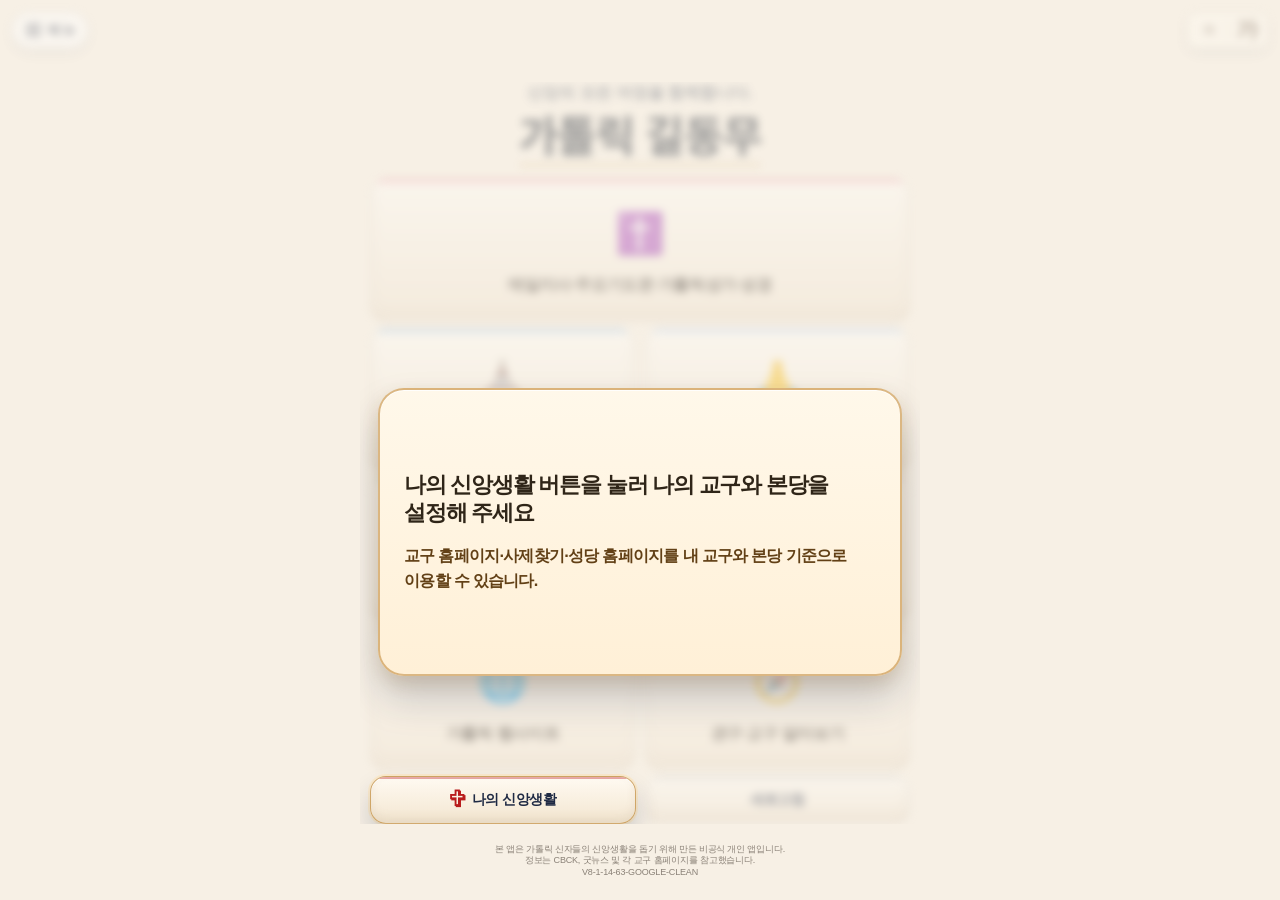
==== commit 66be38c1: "Add files via upload" ====
--- a/index.html
+++ b/index.html
@@ -1,7 +1,7 @@
 <!DOCTYPE html>
 <html lang="ko" class="oai-font-global" style="background:#f5f0e8;">
 <head>
-<link rel="preload" href="intro-cross-jesus.jpg?v=V8-1-14-62-GOOGLE-INTRO-PHOTO" as="image" fetchpriority="high">
+<link rel="preload" href="intro-cross-jesus.jpg?v=V8-1-14-63-GOOGLE-CLEAN" as="image" fetchpriority="high">
 <style id="oai-first-entry-bg">html,body{margin:0;width:100%;min-height:100%;background:#f5f0e8;color-scheme:light;}body{background:#f5f0e8;}</style>
 <style id="oai-refresh-veil-early-style">
 /* 새로고침 직후 style.css가 아직 도착하지 않은 첫 페인트도 아이보리 보호막으로 덮는다. */
@@ -52,7 +52,7 @@
     document.documentElement.classList.add('ios-device');
   }
   // iPhone/iPad에서만 iOS 전용 화면 보정을 적용한다.
-  // V8-1-14-62-GOOGLE-INTRO-PHOTO: 키보드가 올라온 동안에는 화면 등급을 다시 바꾸지 않는다.
+  // V8-1-14-63-GOOGLE-CLEAN: 키보드가 올라온 동안에는 화면 등급을 다시 바꾸지 않는다.
   function applyAndroidScreenClass(){
     var root = document.documentElement;
     if(!root || !root.classList) return;
@@ -613,38 +613,38 @@
 <meta name="application-name" content="가톨릭길동무">
 <meta name="mobile-web-app-capable" content="yes">
 <meta name="theme-color" content="#f5f0e8">
-<link rel="manifest" href="manifest.json?v=V8-1-14-62-GOOGLE-INTRO-PHOTO">
-<link rel="apple-touch-icon" sizes="180x180" href="icon-512x512.png?v=V8-1-14-62-GOOGLE-INTRO-PHOTO">
-<link rel="apple-touch-icon-precomposed" sizes="180x180" href="icon-512x512.png?v=V8-1-14-62-GOOGLE-INTRO-PHOTO">
+<link rel="manifest" href="manifest.json?v=V8-1-14-63-GOOGLE-CLEAN">
+<link rel="apple-touch-icon" sizes="180x180" href="icon-512x512.png?v=V8-1-14-63-GOOGLE-CLEAN">
+<link rel="apple-touch-icon-precomposed" sizes="180x180" href="icon-512x512.png?v=V8-1-14-63-GOOGLE-CLEAN">
 <meta name="format-detection" content="telephone=no">
 <meta name="description" content="가톨릭길동무 - 가톨릭 신앙생활 종합 앱">
 <meta property="og:type" content="website">
 <meta property="og:site_name" content="가톨릭길동무">
 <meta property="og:title" content="가톨릭길동무">
 <meta property="og:description" content="성지 · 성당 · 기도문 · 순례길 · 가톨릭 웹사이트 안내">
-<meta property="og:image" content="icon-512x512.png?v=V8-1-14-62-GOOGLE-INTRO-PHOTO">
+<meta property="og:image" content="icon-512x512.png?v=V8-1-14-63-GOOGLE-CLEAN">
 <meta property="og:image:width" content="512">
 <meta property="og:image:height" content="512">
 <meta name="twitter:card" content="summary">
 <meta name="twitter:title" content="가톨릭길동무">
 <meta name="twitter:description" content="성지 · 성당 · 기도문 · 순례길 · 가톨릭 웹사이트 안내">
-<meta name="twitter:image" content="icon-512x512.png?v=V8-1-14-62-GOOGLE-INTRO-PHOTO">
+<meta name="twitter:image" content="icon-512x512.png?v=V8-1-14-63-GOOGLE-CLEAN">
 <title>가톨릭길동무</title>
-<link rel="icon" type="image/png" sizes="192x192" href="icon-192x192.png?v=V8-1-14-62-GOOGLE-INTRO-PHOTO">
+<link rel="icon" type="image/png" sizes="192x192" href="icon-192x192.png?v=V8-1-14-63-GOOGLE-CLEAN">
 <link rel="preconnect" href="https://fonts.googleapis.com">
 <link rel="stylesheet" href="https://cdnjs.cloudflare.com/ajax/libs/font-awesome/6.4.0/css/all.min.css">
 <link href="https://fonts.googleapis.com/css2?family=Noto+Sans+KR:wght@400;500;600;700&display=swap" rel="stylesheet">
 
 <style id="oai-initial-bg">html,body{margin:0;width:100%;height:100%;min-height:100%;background:#f5f0e8;overflow:hidden;color-scheme:light;}#cover{background:#f5f0e8;min-height:100%;}#app{background:#f8f6f2;display:none;}</style>
-<link rel="stylesheet" href="style.css?v=V8-1-14-62-GOOGLE-INTRO-PHOTO">
-<link rel="stylesheet" href="css/module-common.css?v=V8-1-14-62-GOOGLE-INTRO-PHOTO">
-<link rel="stylesheet" href="css/prayer.css?v=V8-1-14-62-GOOGLE-INTRO-PHOTO">
-<link rel="stylesheet" href="css/web.css?v=V8-1-14-62-GOOGLE-INTRO-PHOTO">
-<link rel="stylesheet" href="css/pilgrimage.css?v=V8-1-14-62-GOOGLE-INTRO-PHOTO">
-<link rel="stylesheet" href="css/overlays.css?v=V8-1-14-62-GOOGLE-INTRO-PHOTO">
-<link rel="stylesheet" href="css/cover-modals.css?v=V8-1-14-62-GOOGLE-INTRO-PHOTO">
-<link rel="stylesheet" href="css/myfaith.css?v=V8-1-14-62-GOOGLE-INTRO-PHOTO">
-<link rel="stylesheet" href="css/my-diocese.css?v=V8-1-14-62-GOOGLE-INTRO-PHOTO">
+<link rel="stylesheet" href="style.css?v=V8-1-14-63-GOOGLE-CLEAN">
+<link rel="stylesheet" href="css/module-common.css?v=V8-1-14-63-GOOGLE-CLEAN">
+<link rel="stylesheet" href="css/prayer.css?v=V8-1-14-63-GOOGLE-CLEAN">
+<link rel="stylesheet" href="css/web.css?v=V8-1-14-63-GOOGLE-CLEAN">
+<link rel="stylesheet" href="css/pilgrimage.css?v=V8-1-14-63-GOOGLE-CLEAN">
+<link rel="stylesheet" href="css/overlays.css?v=V8-1-14-63-GOOGLE-CLEAN">
+<link rel="stylesheet" href="css/cover-modals.css?v=V8-1-14-63-GOOGLE-CLEAN">
+<link rel="stylesheet" href="css/myfaith.css?v=V8-1-14-63-GOOGLE-CLEAN">
+<link rel="stylesheet" href="css/my-diocese.css?v=V8-1-14-63-GOOGLE-CLEAN">
 </head>
 <body>
 <div id="missa-view" role="dialog" aria-modal="true" aria-label="매일미사">
@@ -786,16 +786,8 @@
               <span class="cover-name">관구·교구 알아보기</span>
           </button>
       </div>
-      <div id="ios-kakao-safari-banner" class="ios-safari-banner" aria-hidden="true" hidden>
-        <button id="ios-kakao-safari-close" class="ios-safari-banner-x" type="button" aria-label="iPhone 앱 설치 안내 닫기">×</button>
-        <div class="ios-safari-banner-text">
-          <strong>iPhone 앱 설치 안내</strong>
-          <span>카카오톡에서는 Safari로 열어야<br>홈 화면에 추가할 수 있습니다.</span>
-        </div>
-        <button id="ios-kakao-safari-help" type="button">설치 방법 보기</button>
-      </div>
-      
-      <div id="cover-action-row" class="cover-action-single" aria-label="커버 보조 기능">
+      <!-- Google Play 배포용: iPhone Safari 설치 안내 배너 제거 -->
+            <div id="cover-action-row" class="cover-action-single" aria-label="커버 보조 기능">
         <div id="cover-diocese-box">
           <button id="cover-diocese-btn" class="cover-diocese-btn" type="button" aria-label="나의 신앙생활 열기">
             <span class="cover-faith-cross" aria-hidden="true">✞</span><span class="diocese-btn-label">나의 신앙생활</span>
@@ -815,53 +807,10 @@
 <div id="cover-bottom-note" aria-label="앱 안내문구">
   본 앱은 가톨릭 신자들의 신앙생활을 돕기 위해 만든 비공식 개인 앱입니다.<br>
   정보는 CBCK, 굿뉴스 및 각 교구 홈페이지를 참고했습니다.<br>
-  <span id="cover-version-label">V8-1-14-62-GOOGLE-INTRO-PHOTO</span>
-</div>
-
-<div id="ios-safari-guide-modal" class="guide-modal" role="dialog" aria-modal="true" aria-labelledby="ios-safari-guide-title" aria-hidden="true">
-  <div class="guide-backdrop" data-ios-safari-close="1"></div>
-  <div class="guide-panel ios-safari-guide-panel">
-    <button class="guide-x" type="button" data-ios-safari-close="1" aria-label="iPhone 앱 설치 안내 닫기">×</button>
-    <div class="guide-badge">iPhone 앱 설치 안내</div>
-    <h2 id="ios-safari-guide-title">iPhone 앱 설치 안내</h2>
-    <div class="ios-safari-scroll" aria-label="iPhone 앱 설치 단계 안내">
-      <p class="guide-lead">실제 iPhone 화면 순서대로 따라 해 주세요.</p>
-      <div class="ios-safari-steps">
-        <div class="ios-safari-step">
-          <b>1</b>
-          <span>카카오톡 하단 버튼 4개 중 <strong>오른쪽 끝 버튼</strong>을 누르세요.</span>
-          <img data-src="ios-install-step1-kakao-bottom-buttons.png?v=V8-1-14-62-GOOGLE-INTRO-PHOTO" alt="카카오톡 오른쪽 아래 버튼 모양" width="945" height="248" loading="lazy" decoding="async">
-        </div>
-        <div class="ios-safari-step">
-          <b>2</b>
-          <span>공유 화면에서 <strong>Safari로 열기</strong>를 누르세요.</span>
-          <img data-src="ios-install-step2-safari-open.png?v=V8-1-14-62-GOOGLE-INTRO-PHOTO" alt="Safari로 열기 버튼" width="880" height="755" loading="lazy" decoding="async" fetchpriority="low">
-        </div>
-        <div class="ios-safari-step">
-          <b>3</b>
-          <span>Safari로 열린 뒤, 화면 <strong>오른쪽 아래 ··· 버튼</strong>을 누르세요.</span>
-          <div class="ios-safari-shot ios-safari-shot-more">
-            <img data-src="KakaoTalk_20260514_134255658_04.jpg?v=V8-1-14-62-GOOGLE-INTRO-PHOTO" alt="Safari 오른쪽 아래 더보기 버튼" width="960" height="307" loading="lazy" decoding="async">
-            <i class="ios-gold-highlight" aria-hidden="true"></i>
-          </div>
-        </div>
-        <div class="ios-safari-step">
-          <b>4</b>
-          <span>열린 메뉴에서 <strong>공유</strong>를 누르세요.</span>
-          <img data-src="ios-install-step3-share-menu.png?v=V8-1-14-62-GOOGLE-INTRO-PHOTO" alt="Safari 공유 버튼" width="750" height="580" loading="lazy" decoding="async" fetchpriority="low">
-        </div>
-        <div class="ios-safari-step">
-          <b>5</b>
-          <span>목록을 아래로 내려 <strong>홈 화면에 추가</strong>를 누르세요.</span>
-          <img data-src="ios-install-step4-home-screen.png?v=V8-1-14-62-GOOGLE-INTRO-PHOTO" alt="홈 화면에 추가 버튼" width="865" height="750" loading="lazy" decoding="async" fetchpriority="low">
-        </div>
-      </div>
-    </div>
-    <div class="guide-actions">
-      <button type="button" class="guide-primary" data-ios-safari-close="1">확인</button>
-    </div>
-  </div>
-</div>
+  <span id="cover-version-label">V8-1-14-63-GOOGLE-CLEAN</span>
+</div>
+
+<!-- Google Play 배포용: iPhone Safari 설치 안내 모달 제거 -->
 
 <div id="guide-manual-modal" class="guide-modal" role="dialog" aria-modal="true" aria-labelledby="guide-manual-title" aria-hidden="true">
   <div class="guide-backdrop" data-guide-close="manual"></div>
@@ -942,7 +891,7 @@
       <div class="guide-badge">가톨릭길동무</div>
       <h2 id="privacy-policy-modal-title">개인정보처리방침</h2>
     </div>
-    <iframe id="privacy-policy-frame" class="privacy-policy-frame" src="about:blank" data-src="privacy.html?embedded=1&v=V8-1-14-62-GOOGLE-INTRO-PHOTO" title="개인정보처리방침" loading="lazy" referrerpolicy="no-referrer-when-downgrade"></iframe>
+    <iframe id="privacy-policy-frame" class="privacy-policy-frame" src="about:blank" data-src="privacy.html?embedded=1&v=V8-1-14-63-GOOGLE-CLEAN" title="개인정보처리방침" loading="lazy" referrerpolicy="no-referrer-when-downgrade"></iframe>
     <button id="privacy-policy-ok-btn" type="button" class="guide-primary guide-ok">확인</button>
   </div>
 </div>
@@ -979,9 +928,9 @@
   </div>
 </div>
 
-<script src="js/myfaith.js?v=V8-1-14-62-GOOGLE-INTRO-PHOTO"></script>
-<script src="app.js?v=V8-1-14-62-GOOGLE-INTRO-PHOTO"></script>
-<script src="js/cover-common.js?v=V8-1-14-62-GOOGLE-INTRO-PHOTO"></script>
+<script src="js/myfaith.js?v=V8-1-14-63-GOOGLE-CLEAN"></script>
+<script src="app.js?v=V8-1-14-63-GOOGLE-CLEAN"></script>
+<script src="js/cover-common.js?v=V8-1-14-63-GOOGLE-CLEAN"></script>
 <div id="oai-category-entry-veil" aria-hidden="true"></div>
 <div id="app"><div id="tabbar"><button id="tab-btn-nearby" class="tab-btn" data-tab="nearby"><span class="tab-icon">📍</span><span id="tab-nearby-lbl">내주변</span></button><button id="tab-btn-list" class="tab-btn" data-tab="list"><span class="tab-icon">📋</span><span id="tab-list-lbl">목록</span></button><button id="tab-btn-region" class="tab-btn" data-tab="region"><span class="tab-icon">🔍</span>지역검색
     </button><button id="tab-btn-route" class="tab-btn" data-tab="route"><span class="tab-icon">🧭</span>길찾기
@@ -1074,7 +1023,7 @@
     </div>
   </div>
 </div>
-<script src="web.js?v=V8-1-14-62-GOOGLE-INTRO-PHOTO"></script>
+<script src="web.js?v=V8-1-14-63-GOOGLE-CLEAN"></script>
 
 <div id="qna-view" role="dialog" aria-modal="true" aria-label="문의·건의" class="module-view">
   <div class="module-bar qna">
@@ -1087,18 +1036,18 @@
     </div>
     <button id="qna-close-btn" class="module-close" aria-label="문의·건의 닫기">×</button>
   </div>
-  <iframe id="qna-frame" class="qna-frame" src="about:blank" data-src="qa-firebase.html?embedded=1&v=V8-1-14-62-GOOGLE-INTRO-PHOTO" title="문의·건의" loading="lazy" referrerpolicy="no-referrer-when-downgrade"></iframe>
-</div>
-
-<script src="js/touch-ux.js?v=V8-1-14-62-GOOGLE-INTRO-PHOTO"></script>
-<script src="js/prayer-ui.js?v=V8-1-14-62-GOOGLE-INTRO-PHOTO"></script>
-<script src="js/cover-refresh.js?v=V8-1-14-62-GOOGLE-INTRO-PHOTO"></script>
-<script src="js/app-state-guards.js?v=V8-1-14-62-GOOGLE-INTRO-PHOTO"></script>
-
-<script src="js/route-web-guards.js?v=V8-1-14-62-GOOGLE-INTRO-PHOTO"></script>
-
-
-<script src="js/back-controller.js?v=V8-1-14-62-GOOGLE-INTRO-PHOTO"></script>
+  <iframe id="qna-frame" class="qna-frame" src="about:blank" data-src="qa-firebase.html?embedded=1&v=V8-1-14-63-GOOGLE-CLEAN" title="문의·건의" loading="lazy" referrerpolicy="no-referrer-when-downgrade"></iframe>
+</div>
+
+<script src="js/touch-ux.js?v=V8-1-14-63-GOOGLE-CLEAN"></script>
+<script src="js/prayer-ui.js?v=V8-1-14-63-GOOGLE-CLEAN"></script>
+<script src="js/cover-refresh.js?v=V8-1-14-63-GOOGLE-CLEAN"></script>
+<script src="js/app-state-guards.js?v=V8-1-14-63-GOOGLE-CLEAN"></script>
+
+<script src="js/route-web-guards.js?v=V8-1-14-63-GOOGLE-CLEAN"></script>
+
+
+<script src="js/back-controller.js?v=V8-1-14-63-GOOGLE-CLEAN"></script>
 <script>
 /* V8-1-12: 문의·건의에서 커버로 복귀한 직후, back-controller가 로드된 뒤 커버 뒤로가기 상태를 한 번 더 재등록한다. */
 (function(){
@@ -1126,7 +1075,7 @@
   setTimeout(function(){ rearmQnaCoverReturn('700'); },700);
 })();
 </script>
-<script src="sw-update.js?v=V8-1-14-62-GOOGLE-INTRO-PHOTO"></script>
+<script src="sw-update.js?v=V8-1-14-63-GOOGLE-CLEAN"></script>
 
 </body>
 </html>
--- a/style.css
+++ b/style.css
@@ -6285,7 +6285,7 @@
 }
 
 
-/* V8-1-14-62-GOOGLE-INTRO-PHOTO: Google 배포용 첫 커버 인트로는 금색 십자가 대신 업로드된 십자가 사진을 사용한다. */
+/* V8-1-14-63-GOOGLE-CLEAN: Google 배포용 첫 커버 인트로는 금색 십자가 대신 업로드된 십자가 사진을 사용한다. */
 @keyframes oaiGoogleIntroPhotoDesktop{
   0%{opacity:.04; transform:translate(-50%,-49%) scale(.90); filter:contrast(1.005) saturate(1.01) drop-shadow(0 4px 12px rgba(80,54,18,.035));}
   50%{opacity:1; transform:translate(-50%,-50%) scale(1); filter:contrast(1.015) saturate(1.02) drop-shadow(0 6px 16px rgba(80,54,18,.05));}
@@ -6330,7 +6330,7 @@
     linear-gradient(to right, #fbf8f1 0%, rgba(251,248,241,.96) 5%, rgba(251,248,241,.60) 13%, rgba(251,248,241,.16) 24%, rgba(251,248,241,0) 36%, rgba(251,248,241,0) 64%, rgba(251,248,241,.16) 76%, rgba(251,248,241,.60) 87%, rgba(251,248,241,.96) 95%, #fbf8f1 100%),
     linear-gradient(to bottom, #fbf8f1 0%, rgba(251,248,241,.90) 6%, rgba(251,248,241,.36) 17%, rgba(251,248,241,0) 30%, rgba(251,248,241,0) 70%, rgba(251,248,241,.36) 83%, rgba(251,248,241,.90) 94%, #fbf8f1 100%),
     radial-gradient(ellipse 96% 88% at 50% 48%, rgba(251,248,241,0) 50%, rgba(251,248,241,.08) 62%, rgba(251,248,241,.34) 76%, rgba(251,248,241,.76) 90%, rgba(251,248,241,1) 100%),
-    url("intro-cross-jesus.jpg?v=V8-1-14-62-GOOGLE-INTRO-PHOTO") !important;
+    url("intro-cross-jesus.jpg?v=V8-1-14-63-GOOGLE-CLEAN") !important;
   background-position:center center, center center, center center, center center !important;
   background-size:100% 100%, 100% 100%, 100% 100%, auto 106% !important;
   background-repeat:no-repeat, no-repeat, no-repeat, no-repeat !important;
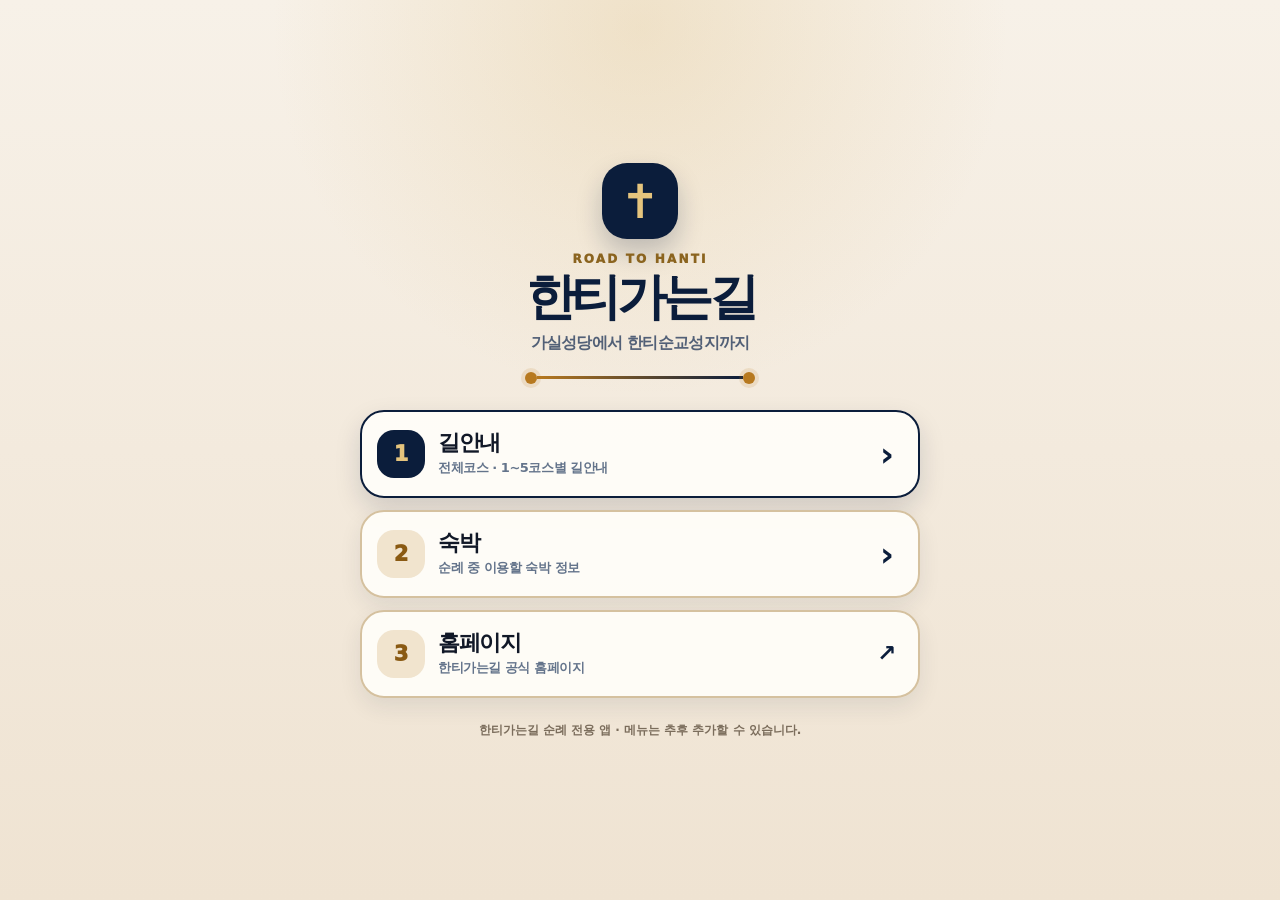
==== commit 7b457348: "Add files via upload" ====
--- a/index.html
+++ b/index.html
@@ -1,1081 +1,174 @@
-<!DOCTYPE html>
-<html lang="ko" class="oai-font-global" style="background:#f5f0e8;">
+<!doctype html>
+<html lang="ko">
 <head>
-<link rel="preload" href="intro-cross-jesus.jpg?v=V8-1-14-63-GOOGLE-CLEAN" as="image" fetchpriority="high">
-<style id="oai-first-entry-bg">html,body{margin:0;width:100%;min-height:100%;background:#f5f0e8;color-scheme:light;}body{background:#f5f0e8;}</style>
-<style id="oai-refresh-veil-early-style">
-/* 새로고침 직후 style.css가 아직 도착하지 않은 첫 페인트도 아이보리 보호막으로 덮는다. */
-html.oai-stability-veil { background:#f5f0e8 !important; }
-html.oai-stability-veil *, html.oai-external-return-freeze * { transition: none !important; animation: none !important; scroll-behavior: auto !important; }
-html.oai-stability-veil::before { content:""; position:fixed; inset:0; z-index:2147483000; background:#f5f0e8; pointer-events:none; opacity:1; animation:oaiStabilityVeilIn .12s ease-out both; }
-html.oai-stability-veil.oai-stability-veil-releasing::before { animation:oaiStabilityVeilOut .18s ease-in both; }
-html.oai-stability-veil::after { content:"✝"; position:fixed; left:50%; top:50%; width:34px; height:34px; margin:-17px 0 0 -17px; display:flex; align-items:center; justify-content:center; border:0; border-radius:0; background:transparent; color:#d4aa6a; font-size:30px; font-weight:900; line-height:1; z-index:2147483001; pointer-events:none; animation:oaiStabilitySpin 2.8s linear infinite; }
-html.oai-stability-veil[data-oai-stability-reason*="external"]::after,
-html.oai-external-return-freeze::after { content:"" !important; display:none !important; opacity:0 !important; animation:none !important; }
-@keyframes oaiStabilityVeilIn { from { opacity:0; } to { opacity:1; } }
-@keyframes oaiStabilityVeilOut { from { opacity:1; } to { opacity:0; } }
-@keyframes oaiStabilitySpin { to { transform:rotate(360deg); } }
-</style>
-
-<style id="oai-first-entry-intro-style">
-html.oai-internal-no-return-effect *,
-html.oai-internal-no-return-effect #cover > * {
-  transition:none !important;
-  animation:none !important;
-  scroll-behavior:auto !important;
-}
-html.oai-internal-no-return-effect #cover > * {
-  opacity:1 !important;
-  visibility:visible !important;
-}
-/* 첫 진입 십자가 사진/금색 십자가 연출 없이 커버만 안정적으로 표시한다. */
-html.oai-first-entry-intro::before,
-html.oai-first-entry-intro::after,
-html.oai-cover-first-reveal #cover > * {
-  content:"" !important;
-  display:none !important;
-  opacity:0 !important;
-  visibility:hidden !important;
-  background-image:none !important;
-  animation:none !important;
-  transition:none !important;
-}
-</style>
-
-<script>
-(function(){
-  var ua = navigator.userAgent.toLowerCase();
-  var isAndroid = ua.indexOf('android') > -1;
-  var isKakao = ua.indexOf('kakaotalk') > -1;
-  var isIOS = /iphone|ipad|ipod/.test(ua) || (navigator.platform === 'MacIntel' && navigator.maxTouchPoints > 1);
-  if(isIOS){
-    document.documentElement.classList.add('ios-device');
-  }
-  // iPhone/iPad에서만 iOS 전용 화면 보정을 적용한다.
-  // V8-1-14-63-GOOGLE-CLEAN: 키보드가 올라온 동안에는 화면 등급을 다시 바꾸지 않는다.
-  function applyAndroidScreenClass(){
-    var root = document.documentElement;
-    if(!root || !root.classList) return;
-    var classes = ['oai-screen-compact-short','oai-screen-tall-phone','oai-screen-fold-wide'];
-    if(isIOS) return;
-    var vv = window.visualViewport;
-    var vvH = Math.round((vv && vv.height) || 0);
-    var innerH = Math.round(window.innerHeight || root.clientHeight || 0);
-    var active = document.activeElement || null;
-    var inputFocused = !!(active && /^(INPUT|TEXTAREA|SELECT)$/i.test(active.tagName || ''));
-    var keyboardLikely = inputFocused || !!(vvH && innerH && vvH < innerH - 120);
-    var hasClass = classes.some(function(cls){ return root.classList.contains(cls); });
-    if(keyboardLikely && hasClass) return;
-    for(var i=0;i<classes.length;i++) root.classList.remove(classes[i]);
-    var w = Math.round(window.innerWidth || root.clientWidth || (vv && vv.width) || screen.width || 0);
-    var h = Math.round((keyboardLikely ? 0 : vvH) || innerH || root.clientHeight || screen.height || 0);
-    if(!w || !h) return;
-    root.setAttribute('data-oai-vw', String(w));
-    root.setAttribute('data-oai-vh', String(h));
-    if(w >= 600){
-      root.classList.add('oai-screen-fold-wide');
-    }else if(w <= 410 && h < 790){
-      root.classList.add('oai-screen-compact-short');
-    }else{
-      root.classList.add('oai-screen-tall-phone');
-    }
-  }
-  applyAndroidScreenClass();
-  window.addEventListener('resize', applyAndroidScreenClass, {passive:true});
-  if(window.visualViewport) window.visualViewport.addEventListener('resize', applyAndroidScreenClass, {passive:true});
-  window.addEventListener('orientationchange', function(){ setTimeout(applyAndroidScreenClass, 80); }, {passive:true});
-  /* Android 카카오톡에서만 Chrome으로 연결합니다. iPhone/iPad/Safari/PWA에서는 실행하지 않습니다. */
-  if(isAndroid && isKakao){
-    var url = location.href;
-    location.href = 'intent://' + url.replace(/https?:\/\//i,'') + '#Intent;scheme=https;package=com.android.chrome;end';
-  }
-})();
-</script>
-<script>
-/* back-controller.js가 로드되기 전 첫 커버 Back도 먼저 잡는 최소 조기 가드.
-   실패했던 hash/query URL trap은 사용하지 않고, 같은 URL의 root/trap 한 쌍만 만든다. */
-(function(){
-  'use strict';
-  if(window.__OAI_EARLY_COVER_BACK_GUARD__) return;
-  window.__OAI_EARLY_COVER_BACK_GUARD__ = true;
-
-  var TOAST_MS = 2500;
-  var toastTimer = 0;
-
-  function now(){ return Date.now ? Date.now() : new Date().getTime(); }
-  function baseHref(){ try{ return location.href.split('#')[0]; }catch(_e){ return location.href; } }
-  function isCoverVisible(){
-    try{
-      if(document.documentElement.classList.contains('app-active')) return false;
-      var cover = document.getElementById('cover');
-      if(!cover) return true;
-      if(cover.classList.contains('hidden')) return false;
-      var st = window.getComputedStyle ? window.getComputedStyle(cover) : null;
-      if(st && (st.display === 'none' || st.visibility === 'hidden')) return false;
-      return true;
-    }catch(_e){ return !document.documentElement.classList.contains('app-active'); }
-  }
-  function isRefreshDialogOpen(){
-    try{ return !!document.getElementById('oai-refresh-content-dialog'); }catch(_e){ return false; }
-  }
-  function removeToast(){
-    try{
-      clearTimeout(toastTimer);
-      var old = document.getElementById('_bt');
-      if(old && old.parentNode) old.parentNode.removeChild(old);
-    }catch(_e){}
-  }
-  function setExitArmed(on){
-    try{
-      if(on){
-        var until = now() + TOAST_MS;
-        window.__oaiCoverExitUntil = until;
-        sessionStorage.setItem('oai_cover_exit_armed_until', String(until));
-      }else{
-        window.__oaiCoverExitUntil = 0;
-        sessionStorage.removeItem('oai_cover_exit_armed_until');
-      }
-    }catch(_e){}
-  }
-  function isExitArmed(){
-    try{
-      var until = Number(window.__oaiCoverExitUntil || sessionStorage.getItem('oai_cover_exit_armed_until') || 0);
-      return !!(until && now() < until);
-    }catch(_e){ return false; }
-  }
-  function showToast(){
-    if(isRefreshDialogOpen()) return;
-    setExitArmed(true);
-    function append(){
-      try{
-        removeToast();
-        if(!document.body) return;
-        var t = document.createElement('div');
-        t.id = '_bt';
-        t.textContent = '한 번 더 누르면 앱이 종료됩니다';
-        t.style.cssText = 'position:fixed;top:50%;left:50%;bottom:auto;transform:translate(-50%,-50%);background:rgba(14,21,53,.94);color:#fff;padding:12px 24px;border-radius:24px;font-size:14px;font-weight:800;z-index:2147483600;white-space:nowrap;pointer-events:none;box-shadow:0 14px 36px rgba(0,0,0,.32);';
-        document.body.appendChild(t);
-        toastTimer = setTimeout(function(){ removeToast(); setExitArmed(false); }, TOAST_MS);
-      }catch(_e){}
-    }
-    if(document.body) append();
-    else document.addEventListener('DOMContentLoaded', append, {once:true});
-  }
-  function attemptExit(){
-    try{ window._appExiting = true; }catch(_e){}
-    removeToast();
-    setExitArmed(false);
-    try{ if(navigator.app && typeof navigator.app.exitApp === 'function'){ navigator.app.exitApp(); return; } }catch(_e){}
-    try{ window.open('', '_self'); window.close(); }catch(_e){}
-    try{ document.documentElement.classList.add('app-exiting'); }catch(_e){}
-    /* 일반 브라우저에서는 window.close가 막힐 수 있어 한 번 더 실제 뒤로가기를 시도한다. */
-    setTimeout(function(){ try{ history.back(); }catch(_e){} }, 30);
-  }
-  function armEarlyCoverBackGuard(reason, force){
-    try{
-      if(!force && !isCoverVisible()) return;
-      var href = baseHref();
-      var st = history.state;
-      // force 호출이어도 이미 커버 trap 상태라면 다시 root/trap을 쌓지 않는다.
-      // 중복 trap이 쌓이면 종료 안내 뒤에도 Back을 여러 번 더 눌러야 한다.
-      if(st && st._p === 1 && st.oai_cover_trap){
-        window.__OAI_EARLY_COVER_BACK_TRAP_READY__ = true;
-        return;
-      }
-      history.replaceState({_p:0, oai_cover_root:reason || 'early-cover-root'}, '', href);
-      history.pushState({_p:1, oai_cover_trap:reason || 'early-cover-trap'}, '', href);
-      window.__OAI_EARLY_COVER_BACK_TRAP_READY__ = true;
-    }catch(e){ try{ console.warn('[가톨릭길동무]', e); }catch(_e){} }
-  }
-  window.__oaiArmEarlyCoverBackGuard = armEarlyCoverBackGuard;
-
-  window.addEventListener('popstate', function(){
-    try{
-      if(window.__OAI_FULL_BACK_CTRL_ACTIVE__) return;
-      if(window._appExiting) return;
-      if(!isCoverVisible()) return;
-      if(isRefreshDialogOpen()) return;
-      if(isExitArmed()){ attemptExit(); return; }
-      showToast();
-      armEarlyCoverBackGuard('early-cover-toast', true);
-    }catch(e){ try{ console.warn('[가톨릭길동무]', e); }catch(_e){} }
-  }, false);
-
-  armEarlyCoverBackGuard('early-init', true);
-  document.addEventListener('DOMContentLoaded', function(){ armEarlyCoverBackGuard('early-dom-ready', false); }, {once:true});
-  window.addEventListener('pageshow', function(){ if(!window.__OAI_FULL_BACK_CTRL_ACTIVE__) armEarlyCoverBackGuard('early-pageshow', false); }, true);
-})();
-</script>
-
-<script>
-/* 짧은/긴 새로고침 직후 첫 페인트를 아이보리 보호막으로 덮어 화면 흔들림을 숨긴다.
-   긴 새로고침은 캐시를 비운 뒤 네트워크 로딩 시간이 길 수 있으므로,
-   감지 기한(deadline)은 길게 잡되 실제 표시 시간은 hold_ms 기준으로 1초만 유지한다. */
-(function(){
-  try{
-    var now = Date.now ? Date.now() : new Date().getTime();
-    var until = parseInt(sessionStorage.getItem('oai_refresh_veil_until') || '0', 10) || 0;
-    var holdMs = parseInt(sessionStorage.getItem('oai_refresh_veil_hold_ms') || '0', 10) || 0;
-    var reason = sessionStorage.getItem('oai_refresh_veil_reason') || 'refresh-return';
-    if(until > now){
-      var showFor = Math.max(260, holdMs || Math.min(1200, Math.max(260, until - now)));
-      document.documentElement.classList.add('oai-stability-veil');
-      document.documentElement.setAttribute('data-oai-stability-reason', reason || 'refresh-return');
-      document.documentElement.setAttribute('data-oai-refresh-early-veil', '1');
-      try{ sessionStorage.setItem('oai_refresh_veil_visible_until', String(now + showFor)); }catch(_e){}
-      // 정상 해제는 app.js의 oaiApplyPendingRefreshVeil 한 곳에서만 한다.
-      // early script는 첫 페인트를 덮는 역할만 하고, app.js가 붙기 전에만 긴 안전 해제를 둔다.
-      setTimeout(function(){
-        try{
-          if(document.documentElement.getAttribute('data-oai-refresh-early-veil') !== '1') return;
-          document.documentElement.classList.add('oai-stability-veil-releasing');
-          setTimeout(function(){
-            try{
-              document.documentElement.classList.remove('oai-stability-veil','oai-stability-veil-releasing');
-              document.documentElement.removeAttribute('data-oai-stability-reason');
-              document.documentElement.removeAttribute('data-oai-refresh-early-veil');
-              sessionStorage.removeItem('oai_refresh_veil_until');
-              sessionStorage.removeItem('oai_refresh_veil_hold_ms');
-              sessionStorage.removeItem('oai_refresh_veil_reason');
-              sessionStorage.removeItem('oai_refresh_veil_visible_until');
-            }catch(_e){}
-          }, 80);
-        }catch(_e){}
-      }, Math.max(9000, showFor + 7800));
-    }else if(until){
-      sessionStorage.removeItem('oai_refresh_veil_until');
-      sessionStorage.removeItem('oai_refresh_veil_hold_ms');
-      sessionStorage.removeItem('oai_refresh_veil_reason');
-              sessionStorage.removeItem('oai_refresh_veil_visible_until');
-    }
-  }catch(e){}
-})();
-</script>
-<script>
-/* 커버 글자 크기 변수 조기 적용: 새로고침 직후 cover-common.js가 로드되기 전까지
-   --app-user-font-scale 기본값(1)으로 먼저 그려졌다가 저장값으로 바뀌며
-   커버 이모티콘/텍스트만 좌우로 흔들리는 현상을 줄인다. */
-(function(){
-  try{
-    var FONT_KEY = 'prayer_font_size';
-    var BASE = 16;
-    var FONT_SIZES = [13,14,15,16,17,18,19,20,21,22,24,26,28,30];
-    var raw = parseInt(localStorage.getItem(FONT_KEY) || BASE, 10);
-    if(FONT_SIZES.indexOf(raw) < 0) raw = BASE;
-    var scale = raw / BASE;
-    var root = document.documentElement;
-    root.classList.add('oai-font-global');
-    root.style.setProperty('--app-user-font-scale', String(scale));
-  }catch(e){}
-})();
-</script>
-<script>
-/* 커버 실제 화면 높이 고정: 모바일/PWA 첫 실행·새로고침 때 첫 화면과 로딩 후 화면의 기준 높이가 달라지는 현상을 줄인다. */
-(function(){
-  try{ if('scrollRestoration' in history) history.scrollRestoration = 'manual'; }catch(e){}
-  var KEY = 'oai_cover_vh_px_v48';
-  var WIDTH_KEY = 'oai_cover_width_px_v48';
-  var root = document.documentElement;
-  var isInternalNoEffectReturn = false;
-  var isExternalReturnNoIntro = false;
-  try{
-    var internalUntil = parseInt(sessionStorage.getItem('oai_internal_return_no_effect_until') || '0', 10) || 0;
-    var internalNow = Date.now ? Date.now() : new Date().getTime();
-    isInternalNoEffectReturn = sessionStorage.getItem('oai_internal_return_no_effect_once') === '1' || (internalUntil && internalNow < internalUntil);
-    var extTs = parseInt(sessionStorage.getItem('oai_external_nav_started_at') || '0', 10) || 0;
-    var extPending = sessionStorage.getItem('oai_external_nav_pending') === '1' || sessionStorage.getItem('oai_external_nav_pagehide') === '1';
-    isExternalReturnNoIntro = !!(extPending && extTs && (internalNow - extTs) < 10 * 60 * 1000);
-  }catch(_e){}
-  function now(){ return Date.now ? Date.now() : new Date().getTime(); }
-  if(!isInternalNoEffectReturn && !isExternalReturnNoIntro){
-    root.classList.add('oai-cover-booting');
-  }else{
-    root.classList.remove('oai-cover-booting','oai-cover-revealing','oai-first-entry-intro','oai-cover-under-intro-reveal','oai-cover-first-reveal');
-    root.classList.add('oai-internal-no-return-effect');
-    setTimeout(function(){ try{ root.classList.remove('oai-internal-no-return-effect'); }catch(_e){} }, isExternalReturnNoIntro ? 900 : 420);
-  }
-  function readStored(){
-    try{
-      var v = parseFloat(localStorage.getItem(KEY) || '');
-      var w = parseFloat(localStorage.getItem(WIDTH_KEY) || '');
-      return {vh:(v > 3 && v < 20) ? v : 0, width:(w > 240 && w < 1600) ? w : 0};
-    }catch(e){ return {vh:0,width:0}; }
-  }
-  function measure(){
-    var docH = 0, innerH = 0, vvH = 0;
-    try{ docH = parseFloat(document.documentElement && document.documentElement.clientHeight || 0); }catch(e){}
-    try{ innerH = parseFloat(window.innerHeight || 0); }catch(e){}
-    try{ vvH = parseFloat(window.visualViewport && window.visualViewport.height || 0); }catch(e){}
-    var values = [];
-    function add(v){
-      v = parseFloat(v || 0);
-      if(v > 300 && v < 2000) values.push(v);
-    }
-    add(docH); add(innerH); add(vvH);
-    if(!values.length) return 0;
-    // 커버가 간헐적으로 아래로 밀리지 않도록 저장/inner 높이보다
-    // 실제 보이는 visualViewport를 우선한다. 키보드로 보일 만큼 크게 줄어든 경우만 제외한다.
-    var keyboardLikely = !!(vvH && innerH && vvH / innerH < 0.78);
-    var h = 0;
-    if(vvH && !keyboardLikely){ h = vvH; }
-    else { h = Math.max(docH || 0, innerH || 0); }
-    if(!(h > 300 && h < 2000)) h = Math.max.apply(Math, values);
-    return h ? (h * 0.01) : 0;
-  }
-  function measureWidth(){
-    try{ return window.innerWidth || document.documentElement.clientWidth || 0; }catch(e){ return 0; }
-  }
-  function save(v, width){
-    try{
-      if(v > 3 && v < 20) localStorage.setItem(KEY, String(v));
-      if(width > 240 && width < 1600) localStorage.setItem(WIDTH_KEY, String(width));
-    }catch(e){}
-  }
-  function apply(v, shouldSave, width){
-    if(!(v > 3 && v < 20)) return;
-    root.style.setProperty('--cover-vh', v + 'px');
-    if(shouldSave) save(v, width || measureWidth());
-  }
-  var measured = measure();
-  var currentWidth = measureWidth();
-  var stored = readStored();
-  var softRefreshRecent = false;
-  try{
-    var sr = parseInt(sessionStorage.getItem('oai_soft_refresh_requested') || '0', 10) || 0;
-    softRefreshRecent = !!sr && (now() - sr < 120000);
-  }catch(e){}
-  var widthMatches = !!(stored.width && currentWidth && Math.abs(stored.width - currentWidth) < 24);
-  var storedDiffersFromNow = !!(measured && stored.vh && Math.abs(measured - stored.vh) > 0.55);
-  // 새로고침 직후에는 저장된 커버 높이를 먼저 쓰지 않는다.
-  // 일부 모바일 PWA에서 reload 직후 저장 높이가 실제 보이는 높이보다 크게 남아
-  // 하단 안내문구가 화면 밖으로 밀리는 원인이 되었기 때문이다.
-  var useStored = !!(stored.vh && !softRefreshRecent && widthMatches && !storedDiffersFromNow);
-  var firstVh = useStored ? stored.vh : (measured || stored.vh || 8);
-  apply(firstVh, !useStored, currentWidth);
-  var baseCoverWidth = currentWidth;
-
-  function isCoverVisible(){
-    try{
-      var c = document.getElementById('cover');
-      return !!c && !document.documentElement.classList.contains('app-active') && c.style.display !== 'none';
-    }catch(e){ return false; }
-  }
-  function isCoverHeightLockedByOverlay(){
-    try{
-      if(document.body && document.body.classList && document.body.classList.contains('modal-open')) return true;
-      var active = document.activeElement || null;
-      if(active && /^(INPUT|TEXTAREA|SELECT)$/i.test(active.tagName || '')) return true;
-      if(document.querySelector && document.querySelector('.my-diocese-modal.show')) return true;
-    }catch(e){}
-    return false;
-  }
-  var settleTimer = 0;
-  var bootStartedAt = now();
-  var bootReleaseDone = false;
-  var BOOT_MIN_MS = 720;
-  function releaseBooting(){
-    if(bootReleaseDone) return;
-    var wait = Math.max(0, BOOT_MIN_MS - (now() - bootStartedAt));
-    setTimeout(function(){
-      if(bootReleaseDone) return;
-      bootReleaseDone = true;
-      try{
-        root.classList.add('oai-cover-revealing');
-        root.classList.remove('oai-cover-booting');
-        setTimeout(function(){ try{ root.classList.remove('oai-cover-revealing'); }catch(_e){} }, 680);
-      }catch(e){}
-    }, wait);
-  }
-  function afterStableFirstPaint(fn){
-    if(window.requestAnimationFrame){
-      requestAnimationFrame(fn);
-    }else{ fn(); }
-  }
-  function settleCoverSize(reason){
-    if(!isCoverVisible()) return;
-    if(isCoverHeightLockedByOverlay()) return;
-    var r = String(reason || '');
-    var width = measureWidth();
-    var widthChanged = !!(baseCoverWidth && width && Math.abs(width - baseCoverWidth) >= 24);
-    var orientationChanged = r.indexOf('orientation') >= 0;
-    var forceCoverSettle = /cover-return|pageshow|focus|visible|force|visualViewport/.test(r);
-    // 일반 resize는 흔들림 방지를 위해 폭/회전 변화만 반영하되,
-    // 커버 복귀·pageshow 계열은 실제 화면 높이와 스크롤 위치를 다시 고정한다.
-    if(!widthChanged && !orientationChanged && !forceCoverSettle) return;
-    var next = measure();
-    if(!next) return;
-    var cur = parseFloat(getComputedStyle(root).getPropertyValue('--cover-vh')) || 0;
-    if(!forceCoverSettle && cur && Math.abs(next - cur) < 0.35) return;
-    apply(next, true, width);
-    if(width) baseCoverWidth = width;
-    try{
-      var c = document.getElementById('cover');
-      if(c) c.scrollTop = 0;
-      if(window.scrollTo) window.scrollTo(0,0);
-      if(document.scrollingElement) document.scrollingElement.scrollTop = 0;
-      if(document.body) document.body.scrollTop = 0;
-    }catch(_e){}
-    try{
-      root.classList.add('oai-cover-resizing');
-      clearTimeout(settleTimer);
-      settleTimer = setTimeout(function(){ root.classList.remove('oai-cover-resizing'); }, 80);
-    }catch(e){}
-  }
-  function scheduleSettle(reason){
-    clearTimeout(settleTimer);
-    settleTimer = setTimeout(function(){ settleCoverSize(reason); }, 120);
-    setTimeout(function(){ settleCoverSize(reason + '-late'); }, 360);
-  }
-  window.addEventListener('orientationchange', function(){ scheduleSettle('orientation'); }, {passive:true});
-  window.addEventListener('resize', function(){ scheduleSettle('resize'); }, {passive:true});
-  if(window.visualViewport){
-    window.visualViewport.addEventListener('resize', function(){ scheduleSettle('visualViewport'); }, {passive:true});
-  }
-  window.addEventListener('pageshow', function(){ scheduleSettle('pageshow'); }, {passive:true});
-  window.addEventListener('focus', function(){ scheduleSettle('focus'); }, {passive:true});
-  document.addEventListener('visibilitychange', function(){ if(!document.hidden) scheduleSettle('visible'); }, {passive:true});
-  // 첫 진입 십자가 사진/효과 없이 커버 높이 안정화만 유지한다.
-  if(!isInternalNoEffectReturn){
-    if(document.readyState === 'loading') document.addEventListener('DOMContentLoaded', function(){ afterStableFirstPaint(releaseBooting); }, {once:true});
-    else afterStableFirstPaint(releaseBooting);
-    window.addEventListener('load', function(){ afterStableFirstPaint(releaseBooting); }, {once:true});
-  }
-  window.oaiSettleCoverSize = settleCoverSize;
-})();
-</script>
-<script>
-/* iPhone/PWA 전체 화면 높이 안정화.
-   iOS에서 visualViewport가 일시적으로 작아진 값을 오래 붙잡아
-   기도문·목록·관구교구 지도 하단에 큰 빈 공간이 생기는 현상을 줄인다.
-   상태바 색상과 Android 레이아웃은 건드리지 않는다. */
-(function(){
-  var root = document.documentElement;
-  if(!root || !root.classList || !root.classList.contains('ios-device')) return;
-
-  var KEY = 'oai_ios_app_h_px_v3s';
-  var WIDTH_KEY = 'oai_ios_app_w_px_v3s';
-  var lastApplied = 0;
-  var lastWidth = 0;
-  var settleTimer = 0;
-
-  function isStandalone(){
-    try{ if(window.navigator && window.navigator.standalone === true) return true; }catch(_e){}
-    try{ return !!(window.matchMedia && window.matchMedia('(display-mode: standalone)').matches); }catch(_e){ return false; }
-  }
-  function width(){
-    try{ return Math.round(window.innerWidth || document.documentElement.clientWidth || 0); }catch(_e){ return 0; }
-  }
-  function validHeight(v){
-    v = Math.round(parseFloat(v || 0));
-    return (v > 320 && v < 2400) ? v : 0;
-  }
-  function measureHeight(){
-    var vals = [];
-    function add(v){ v = validHeight(v); if(v) vals.push(v); }
-    try{ add(document.documentElement && document.documentElement.clientHeight); }catch(_e){}
-    try{ add(window.innerHeight); }catch(_e){}
-    try{ add(window.visualViewport && window.visualViewport.height); }catch(_e){}
-    // 설치형 iPhone PWA에서는 screen.height가 실제 사용 가능한 전체 높이에 가장 가까운 경우가 많다.
-    // Safari/카카오 브라우저에서는 과도하게 커질 수 있으므로 standalone일 때만 보조값으로 쓴다.
-    if(isStandalone()){
-      try{ add(window.screen && window.screen.height); }catch(_e){}
-      try{ add(window.screen && window.screen.availHeight); }catch(_e){}
-    }
-    if(!vals.length) return 0;
-    return Math.max.apply(Math, vals);
-  }
-  function readStored(curW){
-    try{
-      var h = validHeight(localStorage.getItem(KEY) || '');
-      var w = Math.round(parseFloat(localStorage.getItem(WIDTH_KEY) || '0')) || 0;
-      if(!h || !w || !curW || Math.abs(w - curW) >= 24) return 0;
-      return h;
-    }catch(_e){ return 0; }
-  }
-  function save(h, w){
-    try{
-      if(validHeight(h)) localStorage.setItem(KEY, String(Math.round(h)));
-      if(w > 240 && w < 1600) localStorage.setItem(WIDTH_KEY, String(Math.round(w)));
-    }catch(_e){}
-  }
-  function applyHeight(h, w, reason){
-    h = validHeight(h);
-    if(!h) return;
-    lastApplied = h;
-    lastWidth = w || width();
-    root.style.setProperty('--oai-app-h', h + 'px');
-    // iOS 앱 높이 보정값이 커버 전용 높이를 과도하게 키우지 않도록,
-    // 커버가 보이는 동안에는 실제 visualViewport/innerHeight 기준을 우선한다.
-    try{
-      var coverVisible = !root.classList.contains('app-active') && document.getElementById('cover');
-      var coverH = h;
-      if(coverVisible){
-        var vv = Math.round(parseFloat(window.visualViewport && window.visualViewport.height || 0)) || 0;
-        var ih = Math.round(parseFloat(window.innerHeight || 0)) || 0;
-        if(vv > 320 && (!ih || vv / ih >= 0.78)) coverH = vv;
-        else if(ih > 320) coverH = ih;
-      }
-      root.style.setProperty('--cover-vh', (coverH * 0.01) + 'px');
-    }catch(_e){ root.style.setProperty('--cover-vh', (h * 0.01) + 'px'); }
-    save(h, lastWidth);
-  }
-  function settle(reason){
-    var w = width();
-    var measured = measureHeight();
-    var stored = readStored(w);
-    var widthChanged = !!(lastWidth && w && Math.abs(lastWidth - w) >= 24);
-    var next = measured;
-
-    if(widthChanged){
-      next = measured || stored || lastApplied;
-    }else{
-      // iOS의 일시적인 세로 축소값은 무시하고, 같은 폭에서는 더 큰 안정값을 유지한다.
-      next = Math.max(measured || 0, stored || 0, lastApplied || 0);
-    }
-    if(!next) return;
-    if(!widthChanged && lastApplied && Math.abs(next - lastApplied) < 2) return;
-    applyHeight(next, w, reason);
-  }
-  function schedule(reason){
-    clearTimeout(settleTimer);
-    settleTimer = setTimeout(function(){ settle(reason); }, 60);
-    setTimeout(function(){ settle(reason + '-late'); }, 80);
-    setTimeout(function(){ settle(reason + '-final'); }, 720);
-  }
-
-  applyHeight(Math.max(measureHeight() || 0, readStored(width()) || 0), width(), 'boot');
-  window.addEventListener('pageshow', function(){ schedule('pageshow'); }, {passive:true});
-  window.addEventListener('focus', function(){ schedule('focus'); }, {passive:true});
-  window.addEventListener('resize', function(){ schedule('resize'); }, {passive:true});
-  window.addEventListener('orientationchange', function(){ lastWidth = 0; schedule('orientation'); }, {passive:true});
-  document.addEventListener('visibilitychange', function(){ if(!document.hidden) schedule('visible'); }, {passive:true});
-  if(window.visualViewport){
-    window.visualViewport.addEventListener('resize', function(){ schedule('visualViewport'); }, {passive:true});
-  }
-  window.oaiSettleIosAppHeight = settle;
-})();
-</script>
-<script>
-/* 외부 사이트 복귀 직후 첫 페인트 안정막.
-   app.js가 붙기 전 화면 높이/헤더 재계산이 보이지 않게 먼저 덮고,
-   실제 해제는 app.js의 공통 외부복귀 안정화 함수가 담당한다. */
-(function(){
-  function now(){ return Date.now ? Date.now() : new Date().getTime(); }
-  function hasPendingExternalReturn(){
-    try{
-      var ts=parseInt(sessionStorage.getItem('oai_external_nav_started_at')||'0',10)||0;
-      var pending=sessionStorage.getItem('oai_external_nav_pending')==='1' || sessionStorage.getItem('oai_external_nav_pagehide')==='1';
-      return !!(pending && ts && (now()-ts) < 10*60*1000);
-    }catch(e){ return false; }
-  }
-  function hold(){
-    try{
-      document.documentElement.classList.add('oai-external-return-freeze','oai-stability-veil');
-      document.documentElement.classList.remove('oai-stability-veil-releasing');
-      document.documentElement.setAttribute('data-oai-stability-reason','external-return-early');
-      document.documentElement.setAttribute('data-oai-external-return-early','1');
-    }catch(e){}
-    setTimeout(function(){
-      try{
-        if(document.documentElement.getAttribute('data-oai-external-return-early')==='1'){
-          document.documentElement.classList.remove('oai-external-return-freeze','oai-stability-veil','oai-stability-veil-releasing');
-          document.documentElement.removeAttribute('data-oai-stability-reason');
-          document.documentElement.removeAttribute('data-oai-external-return-early');
-        }
-      }catch(e){}
-    }, 1800);
-  }
-  if(hasPendingExternalReturn()) hold();
-  window.addEventListener('pageshow', function(){ if(hasPendingExternalReturn()) hold(); }, true);
-})();
-</script>
-
-<script>
-/* 공개 코드에는 Kakao JavaScript 키와 REST 프록시 주소만 둡니다.
-   - Kakao JavaScript 키는 Kakao Developers에서 웹 도메인 제한을 반드시 적용하세요.
-   - REST API 키는 Cloudflare Worker 또는 서버 환경변수에만 보관하세요.
-   - KAKAO_REST_PROXY_URL에는 Worker의 공개 프록시 주소를 넣으세요.
-*/
-window.APP_CONFIG = {
-  KAKAO_JS_KEY: '07f7989e29fdfb425fff924f36fb3ec0',
-  KAKAO_REST_PROXY_URL: 'https://kakao-rest-proxy.bong0219.workers.dev'
-};
-</script>
-
-<meta charset="UTF-8">
-<meta http-equiv="Cache-Control" content="no-cache, max-age=0, must-revalidate">
-<meta http-equiv="Pragma" content="no-cache">
-<meta http-equiv="Expires" content="0">
-<meta name="viewport" content="width=device-width,initial-scale=1,maximum-scale=1,user-scalable=no">
-<meta name="apple-mobile-web-app-capable" content="yes">
-<meta name="apple-mobile-web-app-status-bar-style" content="black-translucent">
-<meta name="apple-mobile-web-app-title" content="가톨릭길동무">
-<meta name="application-name" content="가톨릭길동무">
-<meta name="mobile-web-app-capable" content="yes">
-<meta name="theme-color" content="#f5f0e8">
-<link rel="manifest" href="manifest.json?v=V8-1-14-63-GOOGLE-CLEAN">
-<link rel="apple-touch-icon" sizes="180x180" href="icon-512x512.png?v=V8-1-14-63-GOOGLE-CLEAN">
-<link rel="apple-touch-icon-precomposed" sizes="180x180" href="icon-512x512.png?v=V8-1-14-63-GOOGLE-CLEAN">
-<meta name="format-detection" content="telephone=no">
-<meta name="description" content="가톨릭길동무 - 가톨릭 신앙생활 종합 앱">
-<meta property="og:type" content="website">
-<meta property="og:site_name" content="가톨릭길동무">
-<meta property="og:title" content="가톨릭길동무">
-<meta property="og:description" content="성지 · 성당 · 기도문 · 순례길 · 가톨릭 웹사이트 안내">
-<meta property="og:image" content="icon-512x512.png?v=V8-1-14-63-GOOGLE-CLEAN">
-<meta property="og:image:width" content="512">
-<meta property="og:image:height" content="512">
-<meta name="twitter:card" content="summary">
-<meta name="twitter:title" content="가톨릭길동무">
-<meta name="twitter:description" content="성지 · 성당 · 기도문 · 순례길 · 가톨릭 웹사이트 안내">
-<meta name="twitter:image" content="icon-512x512.png?v=V8-1-14-63-GOOGLE-CLEAN">
-<title>가톨릭길동무</title>
-<link rel="icon" type="image/png" sizes="192x192" href="icon-192x192.png?v=V8-1-14-63-GOOGLE-CLEAN">
-<link rel="preconnect" href="https://fonts.googleapis.com">
-<link rel="stylesheet" href="https://cdnjs.cloudflare.com/ajax/libs/font-awesome/6.4.0/css/all.min.css">
-<link href="https://fonts.googleapis.com/css2?family=Noto+Sans+KR:wght@400;500;600;700&display=swap" rel="stylesheet">
-
-<style id="oai-initial-bg">html,body{margin:0;width:100%;height:100%;min-height:100%;background:#f5f0e8;overflow:hidden;color-scheme:light;}#cover{background:#f5f0e8;min-height:100%;}#app{background:#f8f6f2;display:none;}</style>
-<link rel="stylesheet" href="style.css?v=V8-1-14-63-GOOGLE-CLEAN">
-<link rel="stylesheet" href="css/module-common.css?v=V8-1-14-63-GOOGLE-CLEAN">
-<link rel="stylesheet" href="css/prayer.css?v=V8-1-14-63-GOOGLE-CLEAN">
-<link rel="stylesheet" href="css/web.css?v=V8-1-14-63-GOOGLE-CLEAN">
-<link rel="stylesheet" href="css/pilgrimage.css?v=V8-1-14-63-GOOGLE-CLEAN">
-<link rel="stylesheet" href="css/overlays.css?v=V8-1-14-63-GOOGLE-CLEAN">
-<link rel="stylesheet" href="css/cover-modals.css?v=V8-1-14-63-GOOGLE-CLEAN">
-<link rel="stylesheet" href="css/myfaith.css?v=V8-1-14-63-GOOGLE-CLEAN">
-<link rel="stylesheet" href="css/my-diocese.css?v=V8-1-14-63-GOOGLE-CLEAN">
+  <meta charset="utf-8">
+  <meta name="viewport" content="width=device-width, initial-scale=1, maximum-scale=1, viewport-fit=cover">
+  <meta name="theme-color" content="#0B1D3B">
+  <meta name="color-scheme" content="light">
+  <meta name="mobile-web-app-capable" content="yes">
+  <meta name="apple-mobile-web-app-capable" content="yes">
+  <meta name="apple-mobile-web-app-title" content="한티가는길">
+  <meta name="application-name" content="한티가는길">
+  <meta name="description" content="한티가는길 전체·코스별 길안내와 순례 정보를 제공하는 독립 PWA">
+  <title>한티가는길</title>
+  <link rel="manifest" href="manifest.json">
+  <link rel="icon" type="image/png" sizes="192x192" href="icons/icon-192x192.png">
+  <link rel="apple-touch-icon" href="icons/icon-512x512.png">
+  <link rel="stylesheet" href="css/route-nav.css?v=20260713-v99-hanti-cover">
+  <script>
+    window.APP_CONFIG = {
+      KAKAO_JS_KEY: '07f7989e29fdfb425fff924f36fb3ec0'
+    };
+  </script>
 </head>
 <body>
-<div id="missa-view" role="dialog" aria-modal="true" aria-label="매일미사">
-  <div id="missa-bar">
-    <button id="missa-close" aria-label="신앙 포털 닫기"><i class="fa-solid fa-arrow-left"></i></button>
-    <span id="missa-bar-title">매일미사</span>
-  </div>
-  <iframe id="missa-frame" src="about:blank" title="신앙 포털" loading="eager" referrerpolicy="no-referrer-when-downgrade"></iframe>
-  <div id="missa-faith-nav" class="faith-bottom-nav" aria-label="매일미사·기도문·성경·성가 바로가기"></div>
-</div>
-<div id="exit-dlg"><div class="exit-box"><h3>앱을 종료할까요?</h3><p>가톨릭길동무를 종료합니다.</p><div class="exit-btns"><button id="exit-cancel-btn" class="exit-cancel">취소</button><button id="exit-ok-btn" class="exit-ok">종료</button></div></div>
-</div>
-<div id="diocese-view" role="dialog" aria-modal="true" aria-label="관구·교구 지도">
-  <div class="module-bar" id="diocese-module-bar">
-    <div class="module-bar-main">
-      <div class="module-bar-ico">✝</div>
-      <div class="module-bar-txt">
-        <div class="module-bar-title">관구·교구 지도</div>
-        <div class="module-bar-sub">한국천주교 3개관구.16개교구</div>
+  <div id="app-shell">
+    <main class="main-layout">
+      <section id="cover-view" class="cover-view" aria-label="한티가는길 시작 화면">
+        <div class="cover-inner">
+          <header class="cover-brand">
+            <div class="cover-cross" aria-hidden="true">✝</div>
+            <p class="cover-eyebrow">ROAD TO HANTI</p>
+            <h1>한티가는길</h1>
+            <p class="cover-subtitle">가실성당에서 한티순교성지까지</p>
+            <div class="cover-route-line" aria-hidden="true"><span></span><i></i><span></span></div>
+          </header>
+
+          <nav class="cover-menu" aria-label="주요 메뉴">
+            <button id="cover-navigation-btn" class="cover-menu-card primary" type="button">
+              <span class="cover-menu-number">1</span>
+              <span class="cover-menu-copy">
+                <strong>길안내</strong>
+                <em>전체코스 · 1~5코스별 길안내</em>
+              </span>
+              <span class="cover-menu-arrow" aria-hidden="true">›</span>
+            </button>
+            <button id="cover-accommodation-btn" class="cover-menu-card" type="button">
+              <span class="cover-menu-number">2</span>
+              <span class="cover-menu-copy">
+                <strong>숙박</strong>
+                <em>순례 중 이용할 숙박 정보</em>
+              </span>
+              <span class="cover-menu-arrow" aria-hidden="true">›</span>
+            </button>
+            <button id="cover-homepage-btn" class="cover-menu-card" type="button">
+              <span class="cover-menu-number">3</span>
+              <span class="cover-menu-copy">
+                <strong>홈페이지</strong>
+                <em>한티가는길 공식 홈페이지</em>
+              </span>
+              <span class="cover-menu-external" aria-hidden="true">↗</span>
+            </button>
+          </nav>
+
+          <footer class="cover-footer">한티가는길 순례 전용 앱 · 메뉴는 추후 추가할 수 있습니다.</footer>
+        </div>
+      </section>
+
+      <section id="route-list-view" class="route-list-view detail-mode" aria-label="한티가는길 코스 선택" hidden>
+        <div class="hero-card national-hero" hidden>
+          <div class="national-logo" aria-hidden="true">✝</div>
+          <div class="national-hero-copy">
+            <h2 id="route-list-title"></h2>
+            <p id="route-list-desc"></p>
+          </div>
+          <button id="national-close-btn" class="national-close-btn" type="button" aria-label="커버로 돌아가기">×</button>
+        </div>
+        <div id="route-list" class="route-list national-card-list"></div>
+      </section>
+
+      <section id="accommodation-view" class="simple-view" aria-label="숙박 정보" hidden>
+        <header class="simple-view-head">
+          <div>
+            <span>한티가는길</span>
+            <h2>숙박</h2>
+          </div>
+          <button id="accommodation-close-btn" type="button" aria-label="커버로 돌아가기">×</button>
+        </header>
+        <div class="simple-view-body">
+          <div class="simple-view-icon" aria-hidden="true">⌂</div>
+          <h3>숙박 정보 준비 중</h3>
+          <p>한티가는길 주변 숙박 장소와 이용 정보를 이 화면에 추가할 예정입니다.</p>
+          <button id="accommodation-home-btn" type="button">커버로 돌아가기</button>
+        </div>
+      </section>
+
+      <section id="map-view" class="map-view" aria-label="한티가는길 지도" hidden>
+        <div class="map-head">
+          <button id="back-to-list" class="round-btn" type="button" aria-label="코스 선택으로 돌아가기">‹</button>
+          <div class="map-title-wrap">
+            <div id="map-title" class="map-title">한티가는길</div>
+            <div id="map-subtitle" class="map-subtitle">경로 준비 중</div>
+          </div>
+          <div id="map-distance" class="map-distance" hidden></div>
+        </div>
+
+        <div id="map-canvas" class="map-canvas">
+          <div id="map-layer" class="map-layer" aria-hidden="true"></div>
+          <div id="map-loading" class="map-loading">
+            <div class="loading-cross">✝</div>
+            <div>지도를 불러오는 중입니다</div>
+          </div>
+        </div>
+
+        <div class="map-floating-actions" aria-label="지도 조작">
+          <button id="my-location-btn" class="float-btn" type="button">📍<span>내위치</span></button>
+        </div>
+
+        <aside id="status-sheet" class="status-sheet" aria-live="polite" data-sheet-mode="compact">
+          <button id="sheet-handle" class="sheet-handle" type="button" aria-label="정보카드 올리기" aria-expanded="false">
+            <span class="sheet-grip" aria-hidden="true"></span>
+            <span id="sheet-handle-label" class="sheet-handle-label">정보 보기</span>
+          </button>
+          <div class="status-main-row">
+            <div>
+              <div id="status-label" class="status-label">위치 확인 전</div>
+              <div id="status-message" class="status-message">내 위치를 누르면 한티가는길과의 거리를 계산합니다.</div>
+            </div>
+            <div id="offroute-chip" class="offroute-chip neutral">대기</div>
+          </div>
+          <div class="metric-grid">
+            <div class="metric-card"><span>운동시간</span><strong id="exercise-time">00:00:00</strong></div>
+            <div class="metric-card"><span>운동거리</span><strong id="exercise-distance">0m</strong></div>
+            <div class="metric-card"><span>진행률</span><strong id="route-progress">—</strong></div>
+            <div class="metric-card"><span>다음 지점까지</span><strong id="next-distance">—</strong></div>
+          </div>
+          <div class="nav-control-row" aria-label="따라가기 조작">
+            <button id="end-follow-btn" class="nav-control-btn end" type="button" hidden>종료 <span aria-hidden="true">■</span></button>
+            <button id="direction-btn" class="nav-control-btn direction" type="button">↔ <span>역방향</span></button>
+            <button id="follow-btn" class="nav-control-btn start" type="button">시작 <span aria-hidden="true">▶</span></button>
+          </div>
+          <div id="flex-note" class="flex-note" hidden></div>
+        </aside>
+        <div id="initial-location-banner" class="initial-location-banner" role="dialog" aria-modal="true" aria-label="내 위치 이동 확인" hidden>
+          <div class="initial-location-copy">
+            <strong>내 위치로 이동하시겠습니까?</strong>
+            <span>현재 위치를 지도 중심에 표시합니다.</span>
+          </div>
+          <div class="initial-location-actions">
+            <button id="initial-location-skip" type="button" class="secondary">아니요</button>
+            <button id="initial-location-move" type="button">이동</button>
+          </div>
+        </div>
+        <div id="nav-exit-banner" class="nav-exit-banner" role="status" aria-live="polite" hidden></div>
+      </section>
+    </main>
+
+    <div id="chrome-open-panel" class="chrome-open-panel" hidden>
+      <div>
+        <strong>Chrome에서 테스트 권장</strong>
+        <p>위치 권한과 PWA 설치 테스트는 Chrome이 가장 안정적입니다.</p>
+      </div>
+      <div class="chrome-open-actions">
+        <button id="open-chrome-btn" type="button">Chrome으로 열기</button>
+        <button id="copy-link-btn" class="secondary" type="button">주소 복사</button>
+        <button id="close-chrome-panel" class="ghost" type="button" aria-label="Chrome 안내 닫기">닫기</button>
       </div>
     </div>
-    <button id="diocese-close-btn" class="module-close" aria-label="교구 지도 닫기">×</button>
   </div>
-  <div id="diocese-loading">
-    <div class="missa-spinner"></div>
-    <div class="missa-loading-txt">교구 지도를 불러오는 중…</div>
-  </div>
-  <iframe id="diocese-frame" src="about:blank" style="flex:1;width:100%;border:none;background:#F8F6F2;"></iframe>
-</div>
-<div id="prayer-view" role="dialog" aria-modal="true" aria-label="기도문">
-  <div id="prayer-bar" class="module-bar">
-    <button id="prayer-close" class="module-close" aria-label="닫기">×</button>
-    <div class="module-bar-main">
-      <div class="module-bar-txt">
-        <div id="prayer-bar-ttl" class="module-bar-title">주요 기도문</div>
-        <div id="prayer-bar-sub" class="module-bar-sub">CATHOLIC PRAYERS</div>
-      </div>
-    </div>
-    <a id="goodnews-prayer-btn" href="https://maria.catholic.or.kr/mobile/prayer/" target="_blank" rel="noopener" aria-label="굿뉴스 기도문 바로가기">굿뉴스 기도문</a>
-  </div>
-  <div id="prayer-tabs"></div>
-  <div id="prayer-search-bar">
-    <div id="prayer-search-wrap">
-      <i class="fa-solid fa-magnifying-glass" id="prayer-search-ico"></i>
-      <input type="text" id="prayer-search-inp" placeholder="기도문 검색" aria-label="기도문 검색" autocomplete="off" autocorrect="off" spellcheck="false">
-    </div>
-    <div class="pr-font-ctrl">
-      <button id="pr-sm-btn-1" class="pr-font-btn pr-sm">가</button>
-      <div class="pr-font-divider"></div>
-      <button id="pr-lg-btn-1" class="pr-font-btn pr-lg">가</button>
-    </div>
-  </div>
-  <div id="prayer-list-view">
-    <ul class="pr-list" id="pr-list-ul"></ul>
-  </div>
-  <div id="prayer-detail">
-    <div id="prayer-detail-hd">
-      <button id="pr-back-btn" class="pr-back" aria-label="닫기" style="font-weight:900;color:#1f2a44;">×</button>
-      <div id="prayer-detail-ttl">기도문</div>
-      <div class="pr-font-ctrl" style="margin-left:auto;">
-        <button id="pr-sm-btn-2" class="pr-font-btn pr-sm">가</button>
-        <div class="pr-font-divider"></div>
-        <button id="pr-lg-btn-2" class="pr-font-btn pr-lg">가</button>
-      </div>
-      <button id="pr-detail-star" class="pr-star" aria-label="즐겨찾기" style="margin-left:6px;font-size:20px;width:34px;height:34px;display:flex;align-items:center;justify-content:center;"><i class="fa-solid fa-star"></i></button>
-    </div>
-    <div id="prayer-detail-body">
-      <div class="pr-content-card" id="prayer-detail-content"></div>
-    </div>
-  </div>
-  <div id="prayer-faith-nav" class="faith-bottom-nav" aria-label="매일미사·기도문·성경·성가 바로가기"></div>
-</div>
-<div id="cover">
-<div id="oai-build-marker" aria-label="수정 단계 표시" style="position:absolute;left:8px;bottom:calc(env(safe-area-inset-bottom,0px) + 6px);z-index:120;display:none;align-items:center;justify-content:center;min-width:46px;height:20px;padding:0 8px;border-radius:999px;background:rgba(31,42,68,.72);color:#fff;font-size:10px;font-weight:800;line-height:1;pointer-events:none;opacity:0;visibility:hidden;"></div>
-  <div id="cv-pull-modern" aria-hidden="true">
-  <div class="cv-pull-ring">
-    <svg viewBox="0 0 24 24" class="cv-pull-icon">
-      <path d="M20 12a8 8 0 1 1-2.34-5.66" fill="none" stroke="currentColor" stroke-width="2.2" stroke-linecap="round"/>
-      <path d="M20 4v6h-6" fill="none" stroke="currentColor" stroke-width="2.2" stroke-linecap="round" stroke-linejoin="round"/>
-    </svg>
-  </div>
-</div>
-    <div id="cover-font-controls" class="pr-font-ctrl" aria-label="글자 크기 조절">
-      <button type="button" id="cover-sm-btn" class="pr-font-btn pr-sm">가</button>
-      <div class="pr-font-divider"></div>
-      <button type="button" id="cover-lg-btn" class="pr-font-btn pr-lg">가</button>
-    </div>
-    <button id="cover-menu-btn" class="cover-menu-btn" type="button" aria-label="메뉴 열기"><span class="cover-menu-hamburger" aria-hidden="true"><span></span><span></span><span></span></span><span class="cover-menu-label">메 뉴</span></button>
-    <div id="mass-quick-modal" class="guide-modal mass-quick-modal" role="dialog" aria-modal="true" aria-label="미사 중 빠른 사용" aria-hidden="true">
-      <div class="guide-backdrop" data-mass-quick-close="1"></div>
-      <div class="guide-panel mass-quick-panel">
-        <div class="mass-quick-head">
-          <div class="mass-quick-head-text">
-            <div class="mass-quick-title">미사 중 빠른 사용</div>
-            <div class="mass-quick-subtitle">필요한 항목을 선택하세요</div>
-          </div>
-          <button class="guide-x mass-quick-close" type="button" data-mass-quick-close="1" aria-label="미사 빠른 메뉴 닫기">×</button>
-        </div>
-        <div class="mass-quick-actions" aria-label="미사·기도·성가·성경 빠른 메뉴">
-          <button id="mass-quick-missa" type="button" class="mass-quick-btn mass-quick-primary"><span>✝️</span><strong>매일미사</strong></button>
-          <button id="mass-quick-prayer" type="button" class="mass-quick-btn"><span>📖</span><strong>주요기도문</strong></button>
-          <button id="mass-quick-hymn" type="button" class="mass-quick-btn"><span>🎼</span><strong>가톨릭성가</strong></button>
-          <button id="mass-quick-bible" type="button" class="mass-quick-btn"><span>📖</span><strong>성경</strong></button>
-        </div>
-      </div>
-    </div>
-    <div id="cover-main-block">
-    <div class="cover-header">
-        <div class="cover-subtitle">신앙의 모든 여정을 함께합니다.</div>
-        <h1 class="cover-title">가톨릭 길동무</h1>
-    </div>
-      <div class="cover-grid">
-          <button id="cc-1" class="cover-card cover-card-wide">
-              <div class="cover-icon-wrap"><span class="cover-emoji" aria-hidden="true">✝</span></div>
-              <span class="cover-name">매일미사·주요기도문·가톨릭성가·성경</span>
-          </button>
-          <button id="cc-2" class="cover-card">
-              <div class="cover-icon-wrap"><span class="cover-emoji" aria-hidden="true">⛪</span></div>
-              <span class="cover-name">내 주변 성당찾기</span>
-          </button>
-          <button id="cc-3" class="cover-card">
-              <div class="cover-icon-wrap"><span class="cover-emoji" aria-hidden="true">🙏</span></div>
-              <span class="cover-name">성지순례 188곳</span>
-          </button>
-          <button id="cc-4" class="cover-card">
-              <div class="cover-icon-wrap"><span class="cover-emoji" aria-hidden="true">🌿</span></div>
-              <span class="cover-name oai-retreat-cover-label">피정의집찾기</span>
-          </button>
-          <button id="cc-5" class="cover-card">
-              <div class="cover-icon-wrap"><span class="cover-emoji" aria-hidden="true">🥾</span></div>
-              <span class="cover-name">가톨릭 순례길</span>
-          </button>
-          <button id="cc-6" class="cover-card">
-              <div class="cover-icon-wrap"><span class="cover-emoji" aria-hidden="true">🌐</span></div>
-              <span class="cover-name">가톨릭 웹사이트</span>
-          </button>
-          <button id="cc-7" class="cover-card">
-              <div class="cover-icon-wrap"><span class="cover-emoji" aria-hidden="true">🧭</span></div>
-              <span class="cover-name">관구·교구 알아보기</span>
-          </button>
-      </div>
-      <!-- Google Play 배포용: iPhone Safari 설치 안내 배너 제거 -->
-            <div id="cover-action-row" class="cover-action-single" aria-label="커버 보조 기능">
-        <div id="cover-diocese-box">
-          <button id="cover-diocese-btn" class="cover-diocese-btn" type="button" aria-label="나의 신앙생활 열기">
-            <span class="cover-faith-cross" aria-hidden="true">✞</span><span class="diocese-btn-label">나의 신앙생활</span>
-          </button>
-        </div>
-        <div id="cover-update-box">
-          <button id="cover-update-btn" class="cover-refresh-main-btn" type="button" data-target-version="V2" aria-label="짧게 누르면 새로고침, 더 길게 누르면 앱 캐시 초기화">새로고침</button>
-          <div id="cover-update-hint" aria-live="polite">아래 버전과 다릅니다. 눌러서 최신 파일을 다시 받아 주세요.</div>
-        </div>
-      </div>
-      <button id="my-diocese-setup-banner" class="my-diocese-setup-banner" type="button" hidden aria-hidden="true">
-        <strong>나의 신앙생활 버튼을 눌러 나의 교구와 본당을 설정해 주세요</strong>
-        <span>교구 홈페이지·사제찾기·성당 홈페이지를 내 교구와 본당 기준으로 이용할 수 있습니다.</span>
-      </button>
-    </div>
 
-<div id="cover-bottom-note" aria-label="앱 안내문구">
-  본 앱은 가톨릭 신자들의 신앙생활을 돕기 위해 만든 비공식 개인 앱입니다.<br>
-  정보는 CBCK, 굿뉴스 및 각 교구 홈페이지를 참고했습니다.<br>
-  <span id="cover-version-label">V8-1-14-63-GOOGLE-CLEAN</span>
-</div>
-
-<!-- Google Play 배포용: iPhone Safari 설치 안내 모달 제거 -->
-
-<div id="guide-manual-modal" class="guide-modal" role="dialog" aria-modal="true" aria-labelledby="guide-manual-title" aria-hidden="true">
-  <div class="guide-backdrop" data-guide-close="manual"></div>
-  <div class="guide-panel guide-manual-panel">
-    <button class="guide-x" type="button" data-guide-close="manual" aria-label="주요 기능 닫기">×</button>
-    <div class="guide-manual-hero">
-      <div class="guide-badge">처음사용하시는 분을 위한 안내</div>
-      <h2 id="guide-manual-title">가톨릭길동무 주요 기능</h2>
-    </div>
-    <p class="guide-lead">신앙생활에 필요한 기능을 아래 카드에서 차례대로 확인해 보세요.</p>
-    <div class="guide-card-list">
-      <section class="guide-card guide-card-main">
-        <div class="guide-card-head">
-          <div class="guide-icon">✝️</div>
-          <h3>매일미사 · 성가 · 성경</h3>
-        </div>
-        <p>커버와 신앙생활 메뉴에서 매일미사, 성가, 성경을 바로 열 수 있습니다. 외부 신앙 콘텐츠를 확인한 뒤 앱으로 돌아오면 커버와 뒤로가기 흐름이 이어지도록 구성했습니다.</p>
-      </section>
-      <section class="guide-card">
-        <div class="guide-card-head"><div class="guide-icon">🙏</div><h3>주요 기도문</h3></div>
-        <p>주요 기도문을 읽고 즐겨찾기에 저장할 수 있습니다. 검색, 분류 보기, 글자 크기 조절을 지원하며 공식 원문 링크도 확인할 수 있습니다.</p>
-      </section>
-      <section class="guide-card">
-        <div class="guide-card-head"><div class="guide-icon">📍</div><h3>성지 찾기</h3></div>
-        <p>전국 천주교 성지, 순례지, 순교사적지를 지도와 목록에서 확인합니다. 이름·지역 검색, 내 주변 성지, 정보카드, 홈페이지와 성지 상세페이지 연결을 사용할 수 있습니다.</p>
-      </section>
-      <section class="guide-card">
-        <div class="guide-card-head"><div class="guide-icon">📖</div><h3>성지 순례 스탬프북</h3></div>
-        <p>순례한 성지를 기록하고 방문 날짜를 관리할 수 있습니다. GPS 자동 등록, 수동 등록, 교구별 통계, 방문 성지 지도 보기, 순례 도장을 지원합니다.</p>
-      </section>
-      <section class="guide-card">
-        <div class="guide-card-head"><div class="guide-icon">⛪</div><h3>성당 찾기</h3></div>
-        <p>현재 위치 주변 성당을 찾고, 교구별 성당 목록과 지역·이름 검색을 사용할 수 있습니다. 주소, 전화번호, 홈페이지, 길찾기 정보를 정보카드에서 확인합니다.</p>
-      </section>
-      <section class="guide-card">
-        <div class="guide-card-head"><div class="guide-icon">🌿</div><h3>피정의 집 찾기</h3></div>
-        <p>가까운 피정의 집을 지도와 목록에서 확인하고, 지역·이름 검색으로 원하는 장소를 찾을 수 있습니다. 홈페이지와 길찾기 연결도 제공합니다.</p>
-      </section>
-      <section class="guide-card">
-        <div class="guide-card-head"><div class="guide-icon">🧭</div><h3>경로검색 · 경유지 · 카카오내비</h3></div>
-        <p>성당, 성지, 피정의 집을 출발지·도착지로 설정해 경로를 확인할 수 있습니다. 필요하면 경유지를 추가하고 카카오내비로 연결할 수 있습니다.</p>
-      </section>
-      <section class="guide-card">
-        <div class="guide-card-head"><div class="guide-icon">🚶</div><h3>전국 순례길</h3></div>
-        <p>전국 순례길 정보를 확인하고 관련 외부 사이트로 이동할 수 있습니다. 외부 사이트를 다녀온 뒤에도 앱 화면으로 자연스럽게 돌아오도록 처리했습니다.</p>
-      </section>
-      <section class="guide-card">
-        <div class="guide-card-head"><div class="guide-icon">🌐</div><h3>가톨릭 주요 웹사이트</h3></div>
-        <p>가톨릭 주요 웹사이트와 교구 홈페이지를 모아 볼 수 있습니다. 자주 찾는 사이트는 즐겨찾기에 저장해 빠르게 다시 열 수 있습니다.</p>
-      </section>
-      <section class="guide-card">
-        <div class="guide-card-head"><div class="guide-icon">🗺️</div><h3>관구 · 교구 알아보기</h3></div>
-        <p>한국 천주교 관구와 교구를 지도와 목록으로 확인합니다. 교구를 선택하면 관할 지역, 본당 수, 홈페이지 등 교구 정보를 볼 수 있습니다.</p>
-      </section>
-      <section class="guide-card">
-        <div class="guide-card-head"><div class="guide-icon">🏠</div><h3>나의 신앙생활</h3></div>
-        <p>나의 교구와 본당을 설정해 자주 필요한 신앙생활 메뉴를 빠르게 사용할 수 있습니다. 선택한 정보는 이 기기 안에만 저장됩니다.</p>
-      </section>
-      <section class="guide-card">
-        <div class="guide-card-head"><div class="guide-icon">💬</div><h3>문의 · 건의</h3></div>
-        <p>오류 제보, 수정 요청, 개선 의견을 앱 안에서 남길 수 있습니다. 문의 작성 시 민감한 개인정보는 입력하지 않는 것이 좋습니다.</p>
-      </section>
-      <section class="guide-card">
-        <div class="guide-card-head"><div class="guide-icon">🔄</div><h3>새로고침 · 캐시 초기화</h3></div>
-        <p>앱 화면이 이상하거나 업데이트가 반영되지 않을 때 사용합니다. 짧게 누르면 새로고침, 길게 누르면 앱 파일 캐시 초기화를 실행할 수 있습니다.</p>
-      </section>
-    </div>
-    <button id="guide-ok-btn" type="button" class="guide-primary guide-ok">확인</button>
-  </div>
-</div>
-
-
-<div id="privacy-policy-modal" class="guide-modal privacy-policy-modal" role="dialog" aria-modal="true" aria-labelledby="privacy-policy-modal-title" aria-hidden="true">
-  <div class="guide-backdrop" data-privacy-policy-close="1"></div>
-  <div class="guide-panel privacy-policy-panel">
-    <button class="guide-x" type="button" data-privacy-policy-close="1" aria-label="개인정보처리방침 닫기">×</button>
-    <div class="guide-manual-hero privacy-policy-hero">
-      <div class="guide-badge">가톨릭길동무</div>
-      <h2 id="privacy-policy-modal-title">개인정보처리방침</h2>
-    </div>
-    <iframe id="privacy-policy-frame" class="privacy-policy-frame" src="about:blank" data-src="privacy.html?embedded=1&v=V8-1-14-63-GOOGLE-CLEAN" title="개인정보처리방침" loading="lazy" referrerpolicy="no-referrer-when-downgrade"></iframe>
-    <button id="privacy-policy-ok-btn" type="button" class="guide-primary guide-ok">확인</button>
-  </div>
-</div>
-
-<button id="pwa-install-btn" aria-label="앱 설치하기">
-  📲 홈 화면에 앱 설치하기
-</button>
-</div>
-
-<div id="cover-menu-modal" class="cover-menu-modal" aria-hidden="true">
-  <div class="cover-menu-backdrop" data-cover-menu-close="true"></div>
-  <div class="cover-menu-panel" role="dialog" aria-modal="true" aria-labelledby="cover-menu-title">
-    <div class="cover-menu-head">
-      <div>
-        <div id="cover-menu-title" class="cover-menu-title">가톨릭길동무 메뉴</div>
-        <div class="cover-menu-subtitle">필요한 기능을 선택하세요</div>
-      </div>
-      <button id="cover-menu-close" class="cover-menu-close" type="button" aria-label="메뉴 닫기">×</button>
-    </div>
-    <div class="cover-menu-list">
-      <button id="cover-menu-guide-btn" class="cover-menu-item" type="button">
-        <span class="cover-menu-icon">📘</span>
-        <span class="cover-menu-text">주요기능</span>
-      </button>
-      <button id="cover-menu-privacy-btn" class="cover-menu-item" type="button">
-        <span class="cover-menu-icon">🛡</span>
-        <span class="cover-menu-text">개인정보처리방침</span>
-      </button>
-      <button id="cover-menu-qna-btn" class="cover-menu-item" type="button">
-        <span class="cover-menu-icon">💬</span>
-        <span class="cover-menu-text">문의·건의</span>
-      </button>
-    </div>
-  </div>
-</div>
-
-<script src="js/myfaith.js?v=V8-1-14-63-GOOGLE-CLEAN"></script>
-<script src="app.js?v=V8-1-14-63-GOOGLE-CLEAN"></script>
-<script src="js/cover-common.js?v=V8-1-14-63-GOOGLE-CLEAN"></script>
-<div id="oai-category-entry-veil" aria-hidden="true"></div>
-<div id="app"><div id="tabbar"><button id="tab-btn-nearby" class="tab-btn" data-tab="nearby"><span class="tab-icon">📍</span><span id="tab-nearby-lbl">내주변</span></button><button id="tab-btn-list" class="tab-btn" data-tab="list"><span class="tab-icon">📋</span><span id="tab-list-lbl">목록</span></button><button id="tab-btn-region" class="tab-btn" data-tab="region"><span class="tab-icon">🔍</span>지역검색
-    </button><button id="tab-btn-route" class="tab-btn" data-tab="route"><span class="tab-icon">🧭</span>길찾기
-    </button></div><div id="map-wrap"><div id="map"></div><button id="loc-btn">📍<span style="font-size:12px">내위치</span></button><div id="legend"><div class="leg-row"><div class="leg-dot" style="background:var(--shrine)"></div><span>성지</span></div><div class="leg-row"><div class="leg-dot" style="background:var(--pilgrim)"></div><span>순례지</span></div><div class="leg-row"><div class="leg-dot" style="background:var(--martyr)"></div><span>순교사적지</span></div></div><div id="route-guide"></div><button id="map-category-close-btn" class="map-category-close" type="button" aria-label="카테고리 닫고 커버로 이동">×</button></div><div class="sheet" id="sheet-nearby"><div class="sheet-hd"><div class="sheet-title" id="nearby-sheet-title">내주변</div><button class="sheet-x" id="nearby-close-btn" aria-label="내주변 목록 닫기">×</button></div><div class="sheet-body" id="nearby-body"><div class="empty-msg">📍 위치를 확인하는 중...</div></div></div><div class="sheet" id="sheet-list"><div class="sheet-hd"><div class="sheet-title" id="list-sheet-title">찾기 목록</div><button class="sheet-x" id="list-close-btn" aria-label="찾기 목록 닫기">×</button></div><div class="srch-bar"><div class="srch-inner"><span style="font-size:14px;opacity:.5;margin-right:8px;color:#fff">🔍</span><input type="text" id="list-srch-inp" placeholder="이름, 주소 검색" aria-label="이름, 주소 검색"
-          autocomplete="off" autocorrect="off" autocapitalize="off" spellcheck="false" inputmode="search" enterkeyhint="done"><button class="srch-x" id="list-srch-x" aria-label="검색어 지우기">×</button></div></div><div class="filter-bar" id="list-filter-bar"></div><div class="sheet-body" id="list-body"></div></div><div class="sheet" id="sheet-region"><div class="sheet-hd"><div class="sheet-title" id="region-sheet-title">지역검색</div><button class="sheet-x" id="region-close-btn" aria-label="지역검색 닫기">×</button></div><div class="region-wrap"><div class="region-row"><div class="srch-inner" style="flex:1"><span style="font-size:14px;opacity:.4;margin-right:8px;color:#fff">🔍</span><input type="text" id="region-inp" aria-label="지역 검색"
-            placeholder="지역명 또는 장소명 입력"
-            style="flex:1;background:none;border:none;outline:none;font-size:13px;color:#fff;font-family:inherit"
-            autocomplete="off" autocorrect="off" autocapitalize="off" spellcheck="false" inputmode="search" enterkeyhint="done"></div><button id="region-search-btn" class="region-search-btn">검색</button></div></div><div class="sheet-body" id="region-body"><div class="empty-msg">
-        📍 여행지나 숙박 지역을 검색하면<br>근처 성지/성당 목록이 나타납니다
-      </div></div></div><div class="sheet" id="sheet-route"><button class="route-sheet-x" id="route-close-btn" type="button" aria-label="길찾기 닫기">×</button><div id="rs-top" style="padding:12px 48px 0 14px;flex-shrink:0;"><div class="rs-route-stack"><div id="rs-start-box" class="rs-start-box"><div class="rs-dot" style="background:#1565c0;"></div><span class="rs-lbl empty" id="rs-start-lbl">출발지를 선택하세요</span><button id="rs-myloc-btn" class="rs-myloc" style="flex-shrink:0;">📍 현위치</button><button class="rs-x" id="rs-start-x" style="display:none" aria-label="출발지 지우기">×</button></div><div class="rs-between-tools" id="rs-start-waypoint-tools"><button id="rs-swap-btn" class="rs-swap-btn" aria-label="출발지·도착지 바꾸기">⇅</button><button id="rs-add-waypoint-btn" class="rs-add-waypoint-btn" type="button">+ 경유지</button></div><div id="rs-waypoints-summary-box" class="rs-waypoints-summary-box" style="display:none"><div class="rs-dot rs-waypoints-summary-dot"></div><span class="rs-lbl filled" id="rs-waypoints-summary-lbl">경유지 없음</span></div><div id="rs-waypoint-box" class="rs-waypoint-box" style="display:none"><div class="rs-dot" style="background:#f39c12;"></div><span class="rs-lbl empty" id="rs-waypoint-lbl">경유지1을 선택하세요</span><button class="rs-x" id="rs-waypoint-x" style="display:inline-flex" aria-label="경유지1 지우기">×</button></div><div id="rs-waypoint-end-tools" class="rs-between-tools rs-waypoint-end-tools" style="display:none"><button id="rs-swap-waypoint-end-btn" class="rs-swap-btn rs-swap-waypoint-end-btn" type="button" aria-label="경유지1·다음 지점 바꾸기">⇅</button><button id="rs-add-waypoint2-btn" class="rs-add-waypoint-btn rs-add-waypoint2-btn" type="button">+ 경유지</button></div><div id="rs-waypoint2-box" class="rs-waypoint-box rs-waypoint2-box" style="display:none"><div class="rs-dot" style="background:#d97706;"></div><span class="rs-lbl empty" id="rs-waypoint2-lbl">경유지2를 선택하세요</span><button class="rs-x" id="rs-waypoint2-x" style="display:inline-flex" aria-label="경유지2 지우기">×</button></div><div id="rs-waypoint2-end-tools" class="rs-between-tools rs-waypoint2-end-tools" style="display:none"><button id="rs-swap-waypoint2-end-btn" class="rs-swap-btn rs-swap-waypoint2-end-btn" type="button" aria-label="경유지2·다음 지점 바꾸기">⇅</button><button id="rs-add-waypoint3-btn" class="rs-add-waypoint-btn rs-add-waypoint3-btn" type="button">+ 경유지</button></div><div id="rs-waypoint3-box" class="rs-waypoint-box rs-waypoint3-box" style="display:none"><div class="rs-dot" style="background:#b45309;"></div><span class="rs-lbl empty" id="rs-waypoint3-lbl">경유지3을 선택하세요</span><button class="rs-x" id="rs-waypoint3-x" style="display:inline-flex" aria-label="경유지3 지우기">×</button></div><div id="rs-waypoint3-end-tools" class="rs-between-tools rs-waypoint3-end-tools" style="display:none"><button id="rs-swap-waypoint3-end-btn" class="rs-swap-btn rs-swap-waypoint3-end-btn" type="button" aria-label="경유지3·도착지 바꾸기">⇅</button></div><div id="rs-end-box" class="rs-end-box"><div class="rs-dot" style="background:#e53935;"></div><span class="rs-lbl empty" id="rs-end-lbl">도착지를 선택하세요</span><button class="rs-x" id="rs-end-x" style="display:none" aria-label="도착지 지우기">×</button></div></div><button id="rs-search-btn">
-        🔍 경로 검색
-      </button></div><div id="rs-bottom" style="padding:10px 14px 14px;"><div id="rs-result" style="display:none;"><div class="rs-result"><div class="rs-stats"><div class="rs-stat"><div class="rs-stat-lbl">🛣 도로 거리</div><div class="rs-stat-val"><span id="rs-km">—</span><span class="rs-stat-unit"> km</span></div></div><div class="rs-stat"><div class="rs-stat-lbl">🚗 소요시간</div><div class="rs-stat-val"><span id="rs-time">—</span></div></div></div><div class="rs-note" id="rs-note"></div><div class="route-btns"><button id="rs-kakao-btn" class="btn-kakao-route">🗺 카카오내비</button><button id="rs-reset-btn" class="btn-route-reset">↩ 다시선택</button></div></div></div><div class="rs-hint" id="rs-hint">출발·도착을 탭하거나<br>지도에서 마커를 직접 탭하세요</div></div></div><div id="info-card"><div class="ic-header"><div class="ic-name" id="ic-name"></div><span class="ic-type-badge" id="ic-type"></span><button id="ic-close-btn" class="ic-close-btn" aria-label="닫기">×</button></div><div class="ic-body"><div class="ic-meta"><span class="ic-sub" id="ic-sub"></span><div class="ic-dist-col" id="ic-dist-col"><div class="ic-dist-lbl">내 위치에서</div><div class="ic-dist-box" id="ic-dist"></div></div></div><div class="ic-addr-row"><div class="ic-addr-left"><div class="ic-addr-lbl"></div><div class="ic-addr-val" id="ic-addr"></div></div></div><div class="ic-btn-row"><a class="ic-tel-btn" id="ic-tel-link" href="#" style="display:none"><span class="ic-tel-icon">📞</span><span class="ic-tel" id="ic-tel"></span></a><button id="ic-route-btn" class="ic-route-btn">경로검색</button></div><div class="ic-links" id="ic-links-row" style="display:none;padding:7px 14px 0;"><a class="ic-link-btn ic-hp-btn" id="ic-hp" href="#" target="_blank" style="display:none">홈페이지</a><button class="ic-link-btn ic-guide-btn" id="ic-guide" style="display:none">성지 상세페이지</button></div><div style="padding:7px 14px 0;"><button class="btn-kakao-nav" id="ic-kakao-nav">카카오내비</button></div></div></div><div id="route-choice-modal" role="dialog" aria-modal="true" aria-label="경로검색 선택"><div id="route-choice-backdrop" class="route-choice-backdrop"></div><div class="route-choice-panel"><div class="route-choice-title" id="route-choice-name"></div><div class="route-choice-desc">이 장소를 길찾기에 어떻게 사용할까요?</div><div class="route-choice-actions"><button type="button" id="route-choice-start" class="route-choice-btn start">출발지로 설정</button><button type="button" id="route-choice-end" class="route-choice-btn end">도착지로 설정</button><button type="button" id="route-choice-cancel" class="route-choice-btn cancel">취소</button></div></div></div><div id="srch-modal" role="dialog" aria-modal="true" aria-label="장소 검색"><div class="sm-inner"><div class="sm-hd"><span class="sm-title" id="sm-title">성지 검색</span><button id="sm-close-btn" class="sm-x" aria-label="검색 닫기">×</button></div><div class="sm-filter" id="sm-filter-bar"></div><div class="sm-srch"><div class="sm-si"><span>🔍</span><input type="text" id="sm-inp" placeholder="이름 또는 장소 입력" aria-label="장소 이름 입력"
-            autocomplete="off" autocorrect="off" autocapitalize="off" spellcheck="false" inputmode="search" enterkeyhint="done"></div><button type="button" id="sm-map-select-btn" class="sm-map-select-btn">지도에서 선택</button></div><div style="display:flex;border-bottom:1px solid #eee;flex-shrink:0;background:#f8f9fc;" id="sm-tab-bar"><button class="sm-tab active" id="sm-tab-cat">성지/성당/피정</button><button class="sm-tab" id="sm-tab-place">일반장소</button></div><div class="sm-body" id="sm-body"></div><div class="sm-body" id="sm-body-place" style="display:none;"></div></div></div></div>
-<div id="my-diocese-modal" class="my-diocese-modal module-view myfaith-view" role="dialog" aria-modal="true" aria-hidden="true">
-  <div class="my-diocese-backdrop" data-my-diocese-close="true"></div>
-  <div class="my-diocese-panel" role="dialog" aria-modal="true" aria-labelledby="my-diocese-title">
-    <div class="my-diocese-head">
-      <div class="my-diocese-head-main">
-        <div class="my-diocese-head-ico" aria-hidden="true">✝</div>
-        <div class="my-diocese-head-text">
-          <div id="my-diocese-title" class="my-diocese-title">나의 신앙생활</div>
-          <div class="my-diocese-subtitle">교구와 본당을 선택해 자주 쓰는 정보를 빠르게 열 수 있습니다.</div>
-        </div>
-      </div>
-      <button id="my-diocese-close" class="my-diocese-close module-close" type="button" aria-label="나의 신앙생활 닫기">×</button>
-    </div>
-    <div id="my-diocese-list" class="my-diocese-list" aria-label="나의 신앙생활 내용"></div>
-    <div class="my-faith-privacy-note">선택한 교구와 본당 정보는 이 기기 안에만 저장되며, 외부로 수집되거나 전송되지 않습니다.</div>
-  </div>
-</div>
-
-
-<div id="web-view" role="dialog" aria-modal="true" aria-label="가톨릭 웹사이트" class="module-view">
-  <div class="module-bar web">
-    <div class="module-bar-main">
-      <div class="module-bar-ico">✝</div>
-      <div class="module-bar-txt">
-        <div class="module-bar-title">가톨릭 주요 웹사이트 <span class="module-count" id="web-count">28개</span></div>
-        <div class="module-bar-sub">가톨릭 신앙과 정보를 한곳에서 만나보세요</div>
-      </div>
-    </div>
-    <button id="web-close-btn" class="module-close" aria-label="웹사이트 닫기">×</button>
-  </div>
-  <div class="web-body">
-    <div class="web-cats" id="web-cats"></div>
-    <div class="web-list" id="web-list"><div class="web-empty" id="web-empty"><div style="font-size:40px">🔍</div><div>해당 항목이 없습니다.</div></div></div>
-  </div>
-</div>
-<div id="trail-view" role="dialog" aria-modal="true" aria-label="가톨릭 순례길" class="module-view">
-  <div class="module-bar trail">
-    <div class="module-bar-main">
-      <div class="module-bar-ico">✝</div>
-      <div class="module-bar-txt">
-        <div class="module-bar-title">전국 순례길 <span class="module-count" id="trail-count">11개</span></div>
-        <div class="module-bar-sub">CATHOLIC PILGRIMAGE</div>
-      </div>
-    </div>
-    <button id="trail-close-btn" class="module-close" aria-label="순례길 닫기">×</button>
-  </div>
-  <div class="trail-body">
-    <div class="trail-tabs">
-      <button class="trail-tab on" id="trail-tab-map">지도</button>
-      <button class="trail-tab" id="trail-tab-list">목록</button>
-    </div>
-    <div class="trail-panel on" id="trail-panel-map">
-      <div id="trail-map"></div>
-      <div class="trail-sheet" id="trail-sheet">
-        <div class="trail-sh-handle"></div>
-        <button id="trail-sh-close-btn" class="trail-sh-close" aria-label="닫기">✕</button>
-        <div class="trail-sh-top">
-          <span class="trail-sh-bdg" id="trail-sh-bdg"></span>
-          <span class="trail-sh-region" id="trail-sh-region"></span>
-        </div>
-        <div class="trail-sh-body" id="trail-sh-body">
-          <div class="trail-sh-ico" id="trail-sh-ico"></div>
-          <div class="trail-sh-info">
-            <div class="trail-sh-name" id="trail-sh-name"></div>
-            <div class="trail-sh-sub" id="trail-sh-sub"></div>
-          </div>
-        </div>
-        <div class="trail-sh-foot" id="trail-sh-foot">
-          <span class="trail-sh-url" id="trail-sh-url"></span>
-          <span class="trail-sh-arr">›</span>
-        </div>
-      </div>
-      <button id="trail-loc-btn" class="trail-loc-btn">📍 내 위치</button>
-    </div>
-    <div class="trail-panel" id="trail-panel-list">
-      <div id="trail-list"></div>
-    </div>
-  </div>
-</div>
-<script src="web.js?v=V8-1-14-63-GOOGLE-CLEAN"></script>
-
-<div id="qna-view" role="dialog" aria-modal="true" aria-label="문의·건의" class="module-view">
-  <div class="module-bar qna">
-    <div class="module-bar-main">
-      <div class="module-bar-ico">✝</div>
-      <div class="module-bar-txt">
-        <div class="module-bar-title">문의·건의</div>
-        <div class="module-bar-sub">질문, 오류, 수정요청을 남겨주세요</div>
-      </div>
-    </div>
-    <button id="qna-close-btn" class="module-close" aria-label="문의·건의 닫기">×</button>
-  </div>
-  <iframe id="qna-frame" class="qna-frame" src="about:blank" data-src="qa-firebase.html?embedded=1&v=V8-1-14-63-GOOGLE-CLEAN" title="문의·건의" loading="lazy" referrerpolicy="no-referrer-when-downgrade"></iframe>
-</div>
-
-<script src="js/touch-ux.js?v=V8-1-14-63-GOOGLE-CLEAN"></script>
-<script src="js/prayer-ui.js?v=V8-1-14-63-GOOGLE-CLEAN"></script>
-<script src="js/cover-refresh.js?v=V8-1-14-63-GOOGLE-CLEAN"></script>
-<script src="js/app-state-guards.js?v=V8-1-14-63-GOOGLE-CLEAN"></script>
-
-<script src="js/route-web-guards.js?v=V8-1-14-63-GOOGLE-CLEAN"></script>
-
-
-<script src="js/back-controller.js?v=V8-1-14-63-GOOGLE-CLEAN"></script>
-<script>
-/* V8-1-12: 문의·건의에서 커버로 복귀한 직후, back-controller가 로드된 뒤 커버 뒤로가기 상태를 한 번 더 재등록한다. */
-(function(){
-  function isQnaReturn(){
-    try{
-      var qs = new URLSearchParams(location.search || '');
-      if((qs.get('oai_cover_return') || '').indexOf('qna') >= 0) return true;
-      if((sessionStorage.getItem('oai_cover_toast_on_return') || '').indexOf('qna') >= 0) return true;
-    }catch(_e){}
-    return false;
-  }
-  if(!isQnaReturn()) return;
-  function rearmQnaCoverReturn(step){
-    try{ if(typeof window._resetCoverExitReady === 'function') window._resetCoverExitReady(); }catch(e){ console.warn('[가톨릭길동무]', e); }
-    try{ if(typeof window._clearCoverExitArmed === 'function') window._clearCoverExitArmed(); }catch(e){ console.warn('[가톨릭길동무]', e); }
-    try{
-      if(typeof window._oaiArmCoverBackTrap === 'function') window._oaiArmCoverBackTrap('qna-return-' + step, {force:true});
-      else if(typeof window._resetCoverBackTrap === 'function') window._resetCoverBackTrap('qna-return-' + step);
-      else if(typeof window._ensureCoverBackTrap === 'function') window._ensureCoverBackTrap('qna-return-' + step);
-    }catch(e){ console.warn('[가톨릭길동무]', e); }
-  }
-  rearmQnaCoverReturn('now');
-  setTimeout(function(){ rearmQnaCoverReturn('80'); },80);
-  setTimeout(function(){ rearmQnaCoverReturn('260'); },260);
-  setTimeout(function(){ rearmQnaCoverReturn('700'); },700);
-})();
-</script>
-<script src="sw-update.js?v=V8-1-14-63-GOOGLE-CLEAN"></script>
-
+  <script src="routes/sacred-site-landmarks.js?v=20260713-v99-hanti-cover"></script>
+  <script src="routes/hanti-route-data-v1.js?v=20260713-v99-hanti-cover"></script>
+  <script src="js/route-nav.js?v=20260713-v99-hanti-cover"></script>
 </body>
-</html>+</html>
--- a/css/route-nav.css
+++ b/css/route-nav.css
@@ -0,0 +1,1082 @@
+:root {
+  --bg: #f5f0e8;
+  --panel: #fffdf8;
+  --panel-2: #f9f4ec;
+  --text: #172033;
+  --muted: #64748b;
+  --line: #dfd2bd;
+  --gold: #b7791f;
+  --blue: #1d4ed8;
+  --green: #15803d;
+  --red: #b91c1c;
+  --shadow: 0 16px 36px rgba(31, 42, 68, .14);
+  font-family: system-ui, -apple-system, BlinkMacSystemFont, "Noto Sans KR", "Apple SD Gothic Neo", sans-serif;
+}
+
+* { box-sizing: border-box; }
+
+/* hidden 속성이 author CSS의 display:flex/grid보다 항상 우선되도록 고정.
+   초기 화면에서 지도 화면이 목록 위를 덮어 "경로 준비 중" 상태로 멈추던 원인 수정. */
+[hidden] { display: none !important; }
+html, body { margin: 0; width: 100%; height: 100%; background: var(--bg); color: var(--text); overflow: hidden; }
+button { font: inherit; -webkit-tap-highlight-color: transparent; }
+#app-shell { width: 100%; height: 100%; display: flex; flex-direction: column; background: linear-gradient(180deg, #f7f1e8, #efe5d6); }
+
+/* 한티가는길 독립 앱 커버 */
+.cover-view {
+  position: absolute;
+  inset: 0;
+  z-index: 2;
+  overflow-y: auto;
+  padding: max(24px, env(safe-area-inset-top, 0px)) 18px max(22px, env(safe-area-inset-bottom, 0px));
+  background:
+    radial-gradient(circle at 50% 3%, rgba(219, 185, 118, .28), transparent 34%),
+    linear-gradient(180deg, #f7f1e8 0%, #efe3d2 100%);
+}
+.cover-inner {
+  width: min(100%, 560px);
+  min-height: 100%;
+  margin: 0 auto;
+  display: flex;
+  flex-direction: column;
+  justify-content: center;
+  gap: 22px;
+}
+.cover-brand { text-align: center; color: #0B1D3B; }
+.cover-cross {
+  width: 76px;
+  height: 76px;
+  margin: 0 auto 13px;
+  display: grid;
+  place-items: center;
+  border-radius: 25px;
+  background: #0B1D3B;
+  color: #e5c47d;
+  font-size: 47px;
+  line-height: 1;
+  box-shadow: 0 13px 26px rgba(11, 29, 59, .22);
+}
+.cover-eyebrow {
+  margin: 0 0 5px;
+  color: #8b641f;
+  font-size: 12px;
+  font-weight: 950;
+  letter-spacing: .18em;
+}
+.cover-brand h1 {
+  margin: 0;
+  color: #0B1D3B;
+  font-size: clamp(34px, 10vw, 50px);
+  line-height: 1.04;
+  font-weight: 1000;
+  letter-spacing: -.085em;
+}
+.cover-subtitle {
+  margin: 9px 0 0;
+  color: #526077;
+  font-size: 16px;
+  line-height: 1.35;
+  font-weight: 850;
+  letter-spacing: -.045em;
+}
+.cover-route-line {
+  width: min(230px, 64vw);
+  height: 20px;
+  margin: 14px auto 0;
+  display: grid;
+  grid-template-columns: 12px 1fr 12px;
+  align-items: center;
+}
+.cover-route-line span {
+  width: 12px;
+  height: 12px;
+  border-radius: 999px;
+  background: #b7791f;
+  box-shadow: 0 0 0 4px rgba(183, 121, 31, .14);
+}
+.cover-route-line i { height: 3px; background: linear-gradient(90deg, #b7791f, #0B1D3B); }
+.cover-menu { display: grid; gap: 12px; }
+.cover-menu-card {
+  width: 100%;
+  min-height: 88px;
+  padding: 13px 15px;
+  display: grid;
+  grid-template-columns: 48px minmax(0, 1fr) 32px;
+  align-items: center;
+  gap: 13px;
+  border: 2px solid #d5c19f;
+  border-radius: 24px;
+  background: rgba(255, 253, 248, .96);
+  color: #172033;
+  text-align: left;
+  cursor: pointer;
+  box-shadow: 0 9px 22px rgba(31, 42, 68, .09);
+}
+.cover-menu-card.primary { border-color: #0B1D3B; box-shadow: 0 11px 26px rgba(11, 29, 59, .15); }
+.cover-menu-card:active { transform: translateY(1px); }
+.cover-menu-number {
+  width: 48px;
+  height: 48px;
+  display: grid;
+  place-items: center;
+  border-radius: 17px;
+  background: #f1e4ce;
+  color: #8a5a13;
+  font-size: 21px;
+  font-weight: 1000;
+}
+.cover-menu-card.primary .cover-menu-number { background: #0B1D3B; color: #e5c47d; }
+.cover-menu-copy { min-width: 0; display: grid; gap: 4px; }
+.cover-menu-copy strong {
+  color: #111827;
+  font-size: 22px;
+  line-height: 1.15;
+  font-weight: 1000;
+  letter-spacing: -.065em;
+}
+.cover-menu-copy em {
+  color: #64748b;
+  font-size: 13px;
+  line-height: 1.35;
+  font-style: normal;
+  font-weight: 800;
+  letter-spacing: -.035em;
+  word-break: keep-all;
+}
+.cover-menu-arrow, .cover-menu-external {
+  color: #0B1D3B;
+  font-size: 34px;
+  line-height: 1;
+  font-weight: 700;
+  text-align: center;
+}
+.cover-menu-external { font-size: 23px; }
+.cover-footer {
+  padding: 2px 8px 0;
+  color: #7b6d5c;
+  font-size: 12px;
+  line-height: 1.45;
+  font-weight: 750;
+  text-align: center;
+  word-break: keep-all;
+}
+
+/* 확장 메뉴용 공통 내부 화면 */
+.simple-view {
+  position: absolute;
+  inset: 0;
+  z-index: 3;
+  overflow-y: auto;
+  background: #f3f4f6;
+}
+.simple-view-head {
+  min-height: 88px;
+  padding: calc(13px + env(safe-area-inset-top, 0px)) 16px 13px;
+  display: flex;
+  align-items: center;
+  justify-content: space-between;
+  gap: 12px;
+  background: #0B1D3B;
+  color: #fff;
+}
+.simple-view-head span { display: block; margin-bottom: 2px; color: rgba(255,255,255,.66); font-size: 12px; font-weight: 850; }
+.simple-view-head h2 { margin: 0; font-size: 25px; line-height: 1.15; font-weight: 1000; letter-spacing: -.065em; }
+.simple-view-head button {
+  width: 54px;
+  height: 54px;
+  border: 2px solid rgba(255,255,255,.45);
+  border-radius: 999px;
+  background: rgba(255,255,255,.08);
+  color: #fff;
+  font-size: 36px;
+  line-height: 1;
+  font-weight: 900;
+  cursor: pointer;
+}
+.simple-view-body {
+  width: min(calc(100% - 32px), 520px);
+  margin: clamp(48px, 14vh, 110px) auto 30px;
+  padding: 30px 22px 24px;
+  border: 2.5px solid #d7dee8;
+  border-radius: 26px;
+  background: #fff;
+  text-align: center;
+  box-shadow: 0 12px 28px rgba(15, 23, 42, .08);
+}
+.simple-view-icon {
+  width: 72px;
+  height: 72px;
+  margin: 0 auto 15px;
+  display: grid;
+  place-items: center;
+  border-radius: 24px;
+  background: #f1e4ce;
+  color: #8a5a13;
+  font-size: 38px;
+  font-weight: 950;
+}
+.simple-view-body h3 { margin: 0; color: #172033; font-size: 24px; font-weight: 1000; letter-spacing: -.06em; }
+.simple-view-body p { margin: 10px auto 22px; max-width: 360px; color: #64748b; font-size: 14px; line-height: 1.55; font-weight: 800; word-break: keep-all; }
+.simple-view-body button {
+  width: 100%;
+  min-height: 56px;
+  border: 0;
+  border-radius: 18px;
+  background: #0B1D3B;
+  color: #fff;
+  font-size: 16px;
+  font-weight: 950;
+  cursor: pointer;
+}
+
+@media (max-height: 720px) {
+  .cover-inner { justify-content: flex-start; }
+  .cover-cross { width: 64px; height: 64px; font-size: 39px; }
+  .cover-brand h1 { font-size: 36px; }
+  .cover-menu-card { min-height: 78px; }
+}
+
+
+.main-layout { position: relative; flex: 1 1 auto; min-height: 0; overflow: hidden; }
+ .route-list-view { height: 100%; overflow-y: auto; padding: 0 10px calc(28px + env(safe-area-inset-bottom, 0px)); background: linear-gradient(180deg, #f7f1e8, #efe5d6); }
+.route-list-view.detail-mode { padding: 0; background: #f3f4f6; }
+.route-list-view.detail-mode .route-list { min-height: 100%; }
+.hero-card, .notice-card, .route-card {
+  background: var(--panel);
+  border: 1.5px solid var(--line);
+  border-radius: 22px;
+  box-shadow: 0 10px 28px rgba(31, 42, 68, .08);
+}
+.hero-card.national-hero {
+  position: sticky;
+  top: 0;
+  z-index: 3;
+  margin: 0 -10px 0;
+  padding: calc(9px + env(safe-area-inset-top, 0px)) 14px 9px;
+  min-height: 86px;
+  border: 0;
+  border-radius: 0;
+  background: #0B1D3B;
+  color: #fff;
+  box-shadow: 0 2px 0 rgba(29, 78, 216, .72);
+  display: grid;
+  grid-template-columns: auto minmax(0, 1fr) auto;
+  align-items: center;
+  gap: 10px;
+}
+.national-logo {
+  width: 52px;
+  height: 52px;
+  display: grid;
+  place-items: center;
+  border-radius: 16px;
+  background: rgba(255,255,255,.12);
+  border: 1.5px solid rgba(255,255,255,.26);
+  font-size: 34px;
+  line-height: 1;
+  font-weight: 900;
+}
+.national-hero-copy { min-width: 0; }
+.hero-card.national-hero h2 {
+  margin: 0;
+  color: #fff;
+  font-size: 24px;
+  line-height: 1.08;
+  letter-spacing: -.06em;
+  font-weight: 950;
+  white-space: nowrap;
+  overflow: hidden;
+  text-overflow: ellipsis;
+}
+.hero-card.national-hero p {
+  margin: 4px 0 0;
+  color: rgba(255,255,255,.68);
+  font-size: 13px;
+  line-height: 1.16;
+  font-weight: 850;
+  letter-spacing: -.03em;
+  word-break: keep-all;
+}
+.national-close-btn {
+  width: 50px;
+  height: 50px;
+  border-radius: 999px;
+  border: 2px solid rgba(255,255,255,.42);
+  background: rgba(255,255,255,.08);
+  color: #fff;
+  font-size: 34px;
+  line-height: 1;
+  font-weight: 900;
+  cursor: pointer;
+}
+
+@media (max-width: 380px) {
+  .hero-card.national-hero h2 { font-size: 22px; }
+  .hero-card.national-hero p { font-size: 12px; }
+  .national-logo { width: 48px; height: 48px; font-size: 31px; }
+  .national-close-btn { width: 48px; height: 48px; font-size: 32px; }
+}
+
+.route-list { display: grid; gap: 12px; }
+.national-card-list { padding: calc(8px + env(safe-area-inset-top, 0px)) 0 12px; }
+.route-list-view.detail-mode .national-card-list { padding: 0; gap: 0; }
+.national-trail-card {
+  border: 2.5px solid #1d4ed8;
+  border-radius: 24px;
+  background: rgba(255, 253, 248, .98);
+  box-shadow: 0 10px 26px rgba(31, 42, 68, .08);
+  overflow: hidden;
+  cursor: pointer;
+}
+.national-trail-card.featured { border-color: #1d4ed8; box-shadow: 0 10px 28px rgba(29, 78, 216, .14); }
+.national-trail-card:active { transform: translateY(1px); }
+.national-trail-body { padding: 14px 16px 12px; }
+.national-trail-badges { display: flex; align-items: center; justify-content: space-between; gap: 8px; margin-bottom: 10px; }
+.diocese-pill, .my-diocese-pill {
+  display: inline-flex;
+  align-items: center;
+  justify-content: center;
+  min-height: 26px;
+  padding: 3px 11px;
+  border-radius: 999px;
+  font-size: 13px;
+  font-weight: 950;
+  letter-spacing: -.06em;
+  white-space: nowrap;
+}
+.diocese-pill { background: #1d4ed8; color: #fff; }
+.my-diocese-pill { margin-left: auto; background: #fff8e9; color: #7a4f10; border: 1.5px solid #d8b575; }
+.national-trail-main { display: grid; grid-template-columns: auto minmax(0, 1fr); align-items: center; gap: 12px; }
+.national-trail-icon {
+  width: 64px;
+  height: 64px;
+  display: grid;
+  place-items: center;
+  border-radius: 20px;
+  background: #eaf2ff;
+  font-size: 32px;
+}
+.national-trail-copy { min-width: 0; display: grid; gap: 6px; }
+.national-trail-copy strong {
+  min-width: 0;
+  overflow: hidden;
+  text-overflow: ellipsis;
+  white-space: nowrap;
+  color: #172033;
+  font-size: 23px;
+  line-height: 1.15;
+  font-weight: 950;
+  letter-spacing: -.07em;
+}
+.national-trail-copy em {
+  min-width: 0;
+  overflow: hidden;
+  text-overflow: ellipsis;
+  white-space: nowrap;
+  color: #64748b;
+  font-style: normal;
+  font-size: 15px;
+  font-weight: 850;
+}
+.national-trail-foot {
+  display: flex;
+  justify-content: flex-end;
+  align-items: center;
+  padding: 10px 16px;
+  border-top: 1px solid #e7ddcf;
+  background: rgba(248, 250, 252, .8);
+}
+.national-website-btn {
+  min-width: 156px;
+  min-height: 42px;
+  border: 1.5px solid #93b4e8;
+  border-radius: 18px;
+  background: #eaf3ff;
+  color: #0B1D3B;
+  font-size: 15px;
+  font-weight: 950;
+  cursor: pointer;
+  box-shadow: 0 5px 12px rgba(29, 78, 216, .10);
+}
+.route-detail-card { overflow: hidden; background: #f3f4f6; border-color: #d7dee8; }
+.route-list-view.detail-mode .route-detail-card { min-height: 100%; border: 0; border-radius: 0; box-shadow: none; background: #f3f4f6; }
+
+.route-detail-card .route-detail-title-row {
+  margin: 0;
+  padding: calc(12px + env(safe-area-inset-top, 0px)) 16px 12px;
+  min-height: 84px;
+  background: #0B1D3B;
+  color: #fff;
+  border-bottom: 0;
+  border-radius: 0;
+}
+.route-detail-card .route-detail-title-row .route-icon {
+  background: rgba(255,255,255,.12);
+  border: 1.5px solid rgba(255,255,255,.26);
+  color: #fff;
+}
+.route-detail-card .route-detail-title-row .route-name { color: #fff; }
+.route-detail-close-btn {
+  width: 54px;
+  height: 54px;
+  flex: 0 0 auto;
+  border-radius: 999px;
+  border: 2px solid rgba(255,255,255,.45);
+  background: rgba(255,255,255,.08);
+  color: #fff;
+  font-size: 36px;
+  line-height: 1;
+  font-weight: 900;
+  cursor: pointer;
+  box-shadow: none;
+}
+.trail-detail-lines {
+  margin: 12px 16px 10px;
+  padding: 12px 16px;
+  list-style: none;
+  border-radius: 18px;
+  background: #fff;
+  border: 2.5px solid #d7dee8;
+  color: #172033;
+  display: grid;
+  gap: 6px;
+  font-size: 13px;
+  font-weight: 850;
+  line-height: 1.35;
+}
+.trail-detail-note {
+  margin: 12px 16px 10px;
+  padding: 12px 16px;
+  border-radius: 18px;
+  background: #fff;
+  border: 2.5px solid #d7dee8;
+  color: #334155;
+  font-size: 13px;
+  font-weight: 800;
+  line-height: 1.45;
+}
+.route-detail-actions {
+  padding: 4px 16px 18px;
+  background: #f3f4f6;
+}
+.route-detail-link {
+  width: 100%;
+  min-height: 60px;
+  border: 0;
+  border-radius: 18px;
+  background: #0B1D3B;
+  color: #fff;
+  font-size: 16px;
+  font-weight: 950;
+  cursor: pointer;
+  box-shadow: 0 8px 18px rgba(11, 29, 59, .22);
+}
+.route-card { width: 100%; text-align: left; padding: 0; overflow: hidden; border-width: 2px; cursor: pointer; background: linear-gradient(180deg, #fffdf8, #faf4eb); }
+
+.route-group-card { cursor: default; }
+.route-group-card .route-card-main { padding-bottom: 12px; }
+.route-option-area { display: grid; gap: 10px; padding: 12px 16px 14px; background: #f3f4f6; }
+.route-option-section {
+  display: grid;
+  gap: 9px;
+  padding: 0;
+  border: 0;
+  border-radius: 0;
+  background: transparent;
+  overflow: visible;
+}
+.route-option-section-head {
+  display: grid;
+  padding: 10px 14px;
+  background: #fff;
+  border: 2.5px solid #d7dee8;
+  border-radius: 17px;
+}
+.route-option-section-head strong { color: #172033; font-size: 16px; line-height: 1.24; font-weight: 950; letter-spacing: -.055em; }
+.nimui-route-group .route-option-section-head {
+  min-height: 58px;
+  padding: 13px 16px;
+  align-items: center;
+  background: #0B1D3B;
+  border-color: #0B1D3B;
+  border-radius: 12px;
+  box-shadow: 0 6px 14px rgba(11, 29, 59, .18);
+}
+.nimui-route-group .route-option-section-head strong {
+  color: #fff;
+  font-size: 17px;
+  line-height: 1.3;
+  letter-spacing: -.045em;
+}
+.route-option-grid {
+  display: grid;
+  grid-template-columns: repeat(2, minmax(0, 1fr));
+  gap: 9px;
+}
+.route-option-area > .route-option-grid { padding: 0; }
+.route-option-grid.single-column { grid-template-columns: 1fr; }
+.route-option-btn {
+  min-height: 92px;
+  border: 2.5px solid #d7dee8;
+  border-radius: 20px;
+  background: #fff;
+  color: #172033;
+  padding: 0;
+  text-align: left;
+  display: grid;
+  grid-template-columns: 1fr;
+  align-items: stretch;
+  gap: 0;
+  overflow: hidden;
+  box-shadow: 0 5px 14px rgba(15,23,42,.07);
+}
+.route-option-btn.has-course-intro { grid-template-columns: minmax(0, 1fr) 78px; }
+.route-option-main {
+  min-width: 0;
+  border: 0;
+  background: transparent;
+  color: inherit;
+  padding: 14px 15px;
+  text-align: left;
+  display: grid;
+  align-content: center;
+  gap: 5px;
+  cursor: pointer;
+  font-family: inherit;
+}
+.route-option-main strong { position: relative; display: block; padding-left: 21px; font-size: 19px; line-height: 1.25; font-weight: 950; letter-spacing: -.055em; color: #111827; word-break: keep-all; }
+.route-option-main strong::before {
+  content: '';
+  position: absolute;
+  left: 0;
+  top: calc((1.25em - 12px) / 2);
+  width: 12px;
+  height: 12px;
+  border-radius: 999px;
+  background: #dc2626;
+  border: 2px solid #fee2e2;
+  box-shadow: 0 0 0 1px rgba(185, 28, 28, .24), 0 2px 5px rgba(185, 28, 28, .22);
+}
+.route-option-main span { display: block; padding-left: 21px; font-size: 14px; line-height: 1.32; font-weight: 900; letter-spacing: -.04em; white-space: normal; overflow: visible; text-overflow: clip; word-break: keep-all; color: #334155; }
+.route-option-main em { display: block; padding-left: 21px; font-style: normal; font-size: 14px; line-height: 1.32; color: var(--muted); font-weight: 850; white-space: normal; overflow: visible; text-overflow: clip; word-break: keep-all; }
+.route-option-course-intro {
+  width: 64px;
+  height: 64px;
+  align-self: center;
+  justify-self: center;
+  border: 2px solid #1d4ed8;
+  border-radius: 17px;
+  background: #1d4ed8;
+  color: #fff;
+  font-size: 12px;
+  line-height: 1.12;
+  font-weight: 950;
+  letter-spacing: -.065em;
+  word-break: keep-all;
+  cursor: pointer;
+  font-family: inherit;
+  display: inline-flex;
+  align-items: center;
+  justify-content: center;
+  box-shadow: 0 6px 14px rgba(29, 78, 216, .24);
+}
+.route-option-btn.route-option-full {
+  position: relative;
+  min-height: 88px;
+  border-width: 3px;
+  border-color: #2563eb;
+  background: #fff;
+  color: #172033;
+  box-shadow: 0 6px 16px rgba(37, 99, 235, .13);
+}
+.route-option-btn.route-option-full::before {
+  content: none;
+}
+.route-option-btn.route-option-full .route-option-main { padding-left: 15px; }
+.route-option-btn.route-option-full .route-option-main strong { color: #111827; font-weight: 1000; }
+.route-option-btn.route-option-full .route-option-main span,
+.route-option-btn.route-option-full .route-option-main em { color: #334155; font-weight: 900; }
+.route-option-main:active,
+.route-option-course-intro:active { transform: translateY(1px); }
+.route-card-main { display: flex; gap: 13px; align-items: center; padding: 16px; }
+.route-icon { width: 52px; height: 52px; flex: 0 0 auto; border-radius: 18px; display: grid; place-items: center; background: #eaf2ff; font-size: 24px; }
+.route-copy { min-width: 0; flex: 1; }
+.route-name-row { display: flex; align-items: center; gap: 7px; min-width: 0; }
+.route-name { margin: 0; font-size: 20px; line-height: 1.25; font-weight: 950; letter-spacing: -.06em; min-width: 0; overflow: hidden; text-overflow: ellipsis; }
+.route-badge { flex: 0 0 auto; padding: 4px 7px; border-radius: 999px; background: #fff7e8; color: #7a4f10; border: 1px solid #ddb979; font-size: 11px; font-weight: 950; letter-spacing: -.04em; }
+.route-card.representative { border-color: rgba(183, 121, 31, .35); }
+.route-card.representative .route-icon { background: #fff7e8; }
+.route-meta { margin-top: 5px; font-size: 13px; color: var(--muted); letter-spacing: -.04em; }
+.route-foot { display: flex; justify-content: space-between; gap: 10px; padding: 12px 16px; background: #f8fafc; border-top: 1px solid #d7dee8; color: #475569; font-size: 13px; font-weight: 800; }
+.route-foot strong { color: var(--blue); }
+.route-group-foot { justify-content: center; font-weight: 900; text-align: center; }
+.notice-card { margin-top: 16px; padding: 15px 16px; font-size: 13px; color: var(--muted); line-height: 1.55; }
+.notice-card strong { display: block; color: #7a4f10; margin-bottom: 5px; font-size: 14px; }
+.notice-card p { margin: 0; }
+
+.map-view { position: absolute; inset: 0; display: flex; flex-direction: column; background: #e8dccb; }
+.map-head {
+  position: absolute;
+  top: calc(8px + env(safe-area-inset-top, 0px));
+  left: 10px;
+  right: 10px;
+  z-index: 15;
+  min-height: 54px;
+  padding: 6px 9px;
+  display: flex;
+  align-items: center;
+  gap: 9px;
+  background: rgba(255, 253, 248, .94);
+  border: 1.5px solid rgba(202, 166, 107, .5);
+  border-radius: 20px;
+  box-shadow: var(--shadow);
+  backdrop-filter: blur(10px);
+}
+.round-btn, .head-action {
+  flex: 0 0 auto;
+  border: 1.5px solid #d8c6aa;
+  background: #fff;
+  color: #172033;
+  font-weight: 950;
+  cursor: pointer;
+}
+.round-btn { width: 40px; height: 40px; border-radius: 999px; font-size: 30px; line-height: 1; padding-bottom: 4px; }
+.head-action { min-width: 52px; height: 38px; border-radius: 14px; font-size: 13px; }
+.map-title-wrap { min-width: 0; flex: 1; }
+.map-distance {
+  flex: 0 0 auto;
+  min-width: 58px;
+  padding: 6px 9px;
+  border: 1px solid rgba(11, 29, 59, .18);
+  border-radius: 999px;
+  background: #eef3fb;
+  color: #0b1d3b;
+  font-size: 12px;
+  font-weight: 950;
+  text-align: center;
+  white-space: nowrap;
+}
+
+.map-title { font-size: 17px; font-weight: 950; letter-spacing: -.06em; white-space: nowrap; overflow: hidden; text-overflow: ellipsis; }
+.map-subtitle { margin-top: 2px; font-size: 12px; color: var(--muted); white-space: nowrap; overflow: hidden; text-overflow: ellipsis; }
+.map-canvas { position: absolute; inset: 0; background: #e6ded2; }
+.map-layer { position: absolute; inset: 0; width: 100%; height: 100%; z-index: 1; }
+.map-loading { position: absolute; inset: 0; display: grid; place-content: center; gap: 10px; text-align: center; color: #7a4f10; font-size: 14px; font-weight: 800; z-index: 2; }
+.loading-cross { font-size: 42px; color: #172033; text-shadow: 0 1px 0 rgba(255,255,255,.8); }
+.map-error-box {
+  max-width: min(88vw, 360px);
+  margin: 0 auto;
+  padding: 16px 14px;
+  border-radius: 18px;
+  background: rgba(255, 253, 248, .94);
+  border: 1.5px solid rgba(202, 166, 107, .55);
+  box-shadow: 0 12px 30px rgba(15,23,42,.18);
+  color: #172033;
+  line-height: 1.5;
+}
+.map-error-box strong { display: block; margin-bottom: 6px; font-size: 16px; font-weight: 950; }
+.map-error-box p { margin: 5px 0 0; font-size: 13px; color: #475569; font-weight: 750; word-break: keep-all; }
+.map-error-box b { color: #7a4f10; }
+.map-error-small { font-size: 12px !important; color: #64748b !important; }
+.map-error-actions { display: flex; gap: 8px; justify-content: center; margin-top: 12px; }
+.map-error-actions button {
+  border: 1.5px solid #d8c6aa;
+  border-radius: 999px;
+  background: #fff;
+  color: #172033;
+  padding: 9px 12px;
+  font-size: 13px;
+  font-weight: 950;
+}
+
+.map-floating-actions { position: absolute; right: 12px; top: 78px; z-index: 14; display: grid; gap: 10px; }
+.float-btn {
+  width: 58px;
+  min-height: 58px;
+  border: 2px solid rgba(21, 101, 192, .3);
+  border-radius: 18px;
+  background: #fff;
+  box-shadow: 0 8px 18px rgba(15, 23, 42, .18);
+  display: flex;
+  flex-direction: column;
+  justify-content: center;
+  align-items: center;
+  gap: 2px;
+  font-weight: 950;
+  font-size: 18px;
+  cursor: pointer;
+}
+.float-btn span { font-size: 11px; letter-spacing: -.04em; }
+.float-btn.primary { border-color: rgba(29, 78, 216, .55); color: var(--blue); }
+.float-btn.active { background: var(--blue); color: #fff; border-color: var(--blue); }
+
+.float-btn:disabled { opacity: .72; cursor: default; }
+.float-btn.danger { border-color: rgba(185, 28, 28, .55); color: #991b1b; }
+.float-btn.danger:not([hidden]) { display: flex; }
+.direction-arrow {
+  width: 24px;
+  height: 24px;
+  display: block;
+  pointer-events: none;
+  transform-origin: 50% 50%;
+}
+.direction-arrow-svg {
+  width: 24px;
+  height: 24px;
+  display: block;
+  overflow: visible;
+  filter: drop-shadow(0 0 2px #fff) drop-shadow(0 1px 3px rgba(15, 23, 42, .28));
+}
+.direction-arrow-svg path {
+  fill: none;
+  stroke: #1d4ed8;
+  stroke-width: 4.2;
+  stroke-linecap: round;
+  stroke-linejoin: round;
+}
+
+.status-sheet {
+  position: absolute;
+  left: 0;
+  right: 0;
+  bottom: 0;
+  z-index: 13;
+  max-height: min(44vh, 300px);
+  overflow-y: auto;
+  padding: 1px 12px calc(8px + env(safe-area-inset-bottom, 0px));
+  background: linear-gradient(180deg, #fffdf8, #f7efe3);
+  border-radius: 22px 22px 0 0;
+  border-top: 1.5px solid var(--line);
+  box-shadow: 0 -8px 20px rgba(15, 23, 42, .16);
+  transition: max-height .18s ease, padding .18s ease, transform .18s ease;
+}
+.status-sheet[data-sheet-mode="hidden"] {
+  transform: translateY(calc(100% - 26px));
+  max-height: 220px;
+}
+.status-sheet[data-sheet-mode="hidden"] .status-main-row,
+.status-sheet[data-sheet-mode="hidden"] .metric-grid,
+.status-sheet[data-sheet-mode="hidden"] .nav-control-row,
+.status-sheet[data-sheet-mode="hidden"] .flex-note {
+  visibility: hidden;
+}
+.status-sheet[data-sheet-mode="compact"] {
+  max-height: 188px;
+}
+.status-sheet[data-sheet-mode="compact"] .status-main-row,
+.status-sheet[data-sheet-mode="compact"] .status-message,
+.status-sheet[data-sheet-mode="compact"] .flex-note {
+  display: none !important;
+}
+.status-sheet[data-sheet-mode="expanded"] {
+  max-height: min(42vh, 292px);
+}
+.sheet-handle {
+  width: 72px;
+  min-height: 20px;
+  border: 0;
+  background: transparent;
+  color: #8f86d6;
+  margin: 0 auto 0;
+  padding: 0;
+  display: flex;
+  align-items: center;
+  justify-content: center;
+  cursor: pointer;
+  touch-action: none;
+  font-size: 0;
+  font-weight: 950;
+  letter-spacing: -.04em;
+}
+.sheet-grip {
+  position: relative;
+  width: 38px;
+  height: 14px;
+  border-radius: 0;
+  background: transparent;
+  box-shadow: none;
+}
+.sheet-grip::before,
+.sheet-grip::after {
+  content: "";
+  position: absolute;
+  top: calc(6px + env(safe-area-inset-top, 0px));
+  width: 21px;
+  height: 4px;
+  border-radius: 999px;
+  background: #8f86d6;
+}
+.sheet-grip::before { left: 0; transform: rotate(-28deg); transform-origin: right center; }
+.sheet-grip::after { right: 0; transform: rotate(28deg); transform-origin: left center; }
+.status-sheet[data-sheet-mode="expanded"] .sheet-grip::before { transform: rotate(28deg); }
+.status-sheet[data-sheet-mode="expanded"] .sheet-grip::after { transform: rotate(-28deg); }
+.sheet-handle-label { display: none; }
+.status-main-row { display: flex; align-items: flex-start; justify-content: space-between; gap: 8px; margin-bottom: 6px; }
+.status-label { font-size: 14px; font-weight: 950; letter-spacing: -.05em; }
+.status-message { margin-top: 2px; font-size: 11px; color: var(--muted); line-height: 1.35; word-break: keep-all; }
+.offroute-chip { flex: 0 0 auto; min-width: 52px; text-align: center; border-radius: 999px; padding: 5px 8px; font-size: 11px; font-weight: 950; border: 1.5px solid #d8c6aa; background: #fff; }
+.offroute-chip.on { color: #14532d; border-color: rgba(21, 128, 61, .35); background: #ecfdf3; }
+.offroute-chip.near { color: #7a4f10; border-color: rgba(183, 121, 31, .35); background: #fff7e8; }
+.offroute-chip.off { color: #7f1d1d; border-color: rgba(185, 28, 28, .35); background: #fef2f2; }
+.offroute-chip.neutral { color: #475569; }
+.metric-grid {
+  display: grid;
+  grid-template-columns: 1fr 1fr;
+  gap: 0;
+  margin-top: 0;
+  background: rgba(255,255,255,.72);
+  border: 1px solid #eadfce;
+  border-radius: 16px;
+  overflow: hidden;
+}
+.metric-card {
+  min-width: 0;
+  padding: 7px 10px;
+  background: rgba(255,255,255,.58);
+  border: 0;
+  border-right: 1px solid #eadfce;
+  border-bottom: 1px solid #eadfce;
+}
+.metric-card:nth-child(2n) { border-right: 0; }
+.metric-card:nth-last-child(-n+2) { border-bottom: 0; }
+.metric-card span { display: block; font-size: 11px; color: var(--muted); font-weight: 900; margin-bottom: 4px; letter-spacing: -.04em; }
+.metric-card strong { display: block; color: #0b1d3b; font-size: 21px; line-height: 1.05; letter-spacing: -.055em; overflow: hidden; text-overflow: ellipsis; white-space: nowrap; }
+.nav-control-row {
+  display: flex;
+  justify-content: center;
+  gap: 7px;
+  margin-top: 7px;
+  flex-wrap: wrap;
+}
+.nav-control-btn {
+  min-width: 94px;
+  min-height: 40px;
+  border: 0;
+  border-radius: 999px;
+  padding: 0 15px;
+  display: inline-flex;
+  align-items: center;
+  justify-content: center;
+  gap: 6px;
+  color: #fff;
+  font-size: 15px;
+  font-weight: 950;
+  letter-spacing: -.05em;
+  box-shadow: 0 6px 14px rgba(15, 23, 42, .14);
+  cursor: pointer;
+}
+.nav-control-btn.start { min-width: 116px; background: #ff5a1f; }
+.nav-control-btn.pause { min-width: 104px; background: #0b1d3b; }
+.nav-control-btn.end { min-width: 86px; background: #0b1d3b; }
+.nav-control-btn.direction {
+  min-width: 90px;
+  background: #fffdf8;
+  color: #0b1d3b;
+  border: 2px solid #d8c6aa;
+  box-shadow: 0 5px 12px rgba(15, 23, 42, .09);
+}
+.nav-control-btn.direction span { font-size: 15px; }
+.nav-control-btn[hidden] { display: none !important; }
+.nav-control-row.single .nav-control-btn.start { min-width: 128px; }
+.flex-note { margin-top: 7px; padding: 8px 10px; border-radius: 12px; border: 1px solid #d8c6aa; background: #fff7e8; color: #7a4f10; font-size: 11px; line-height: 1.42; word-break: keep-all; }
+
+@media (max-width: 380px) {
+  .metric-card { padding: 6px 8px; }
+  .metric-card strong { font-size: 19px; }
+  .nav-control-row { gap: 6px; }
+  .nav-control-btn { min-width: 84px; padding: 0 12px; }
+  .nav-control-btn.start { min-width: 106px; }
+  .nav-control-btn.direction { min-width: 82px; }
+}
+
+
+.nav-exit-banner {
+  position: absolute;
+  left: 16px;
+  right: 16px;
+  bottom: calc(50px + env(safe-area-inset-bottom, 0px));
+  z-index: 17;
+  padding: 13px 14px;
+  border-radius: 18px;
+  background: rgba(23, 32, 51, .94);
+  color: #fff;
+  font-size: 14px;
+  font-weight: 900;
+  text-align: center;
+  line-height: 1.35;
+  box-shadow: 0 12px 30px rgba(0, 0, 0, .28);
+}
+.nav-exit-banner[hidden] { display: none !important; }
+
+.chrome-open-panel {
+  position: fixed;
+  left: 12px;
+  right: 12px;
+  bottom: calc(12px + env(safe-area-inset-bottom, 0px));
+  z-index: 60;
+  display: flex;
+  gap: 12px;
+  align-items: center;
+  padding: 12px;
+  background: rgba(23, 32, 51, .94);
+  color: #fff;
+  border-radius: 20px;
+  box-shadow: 0 12px 30px rgba(0,0,0,.28);
+}
+.chrome-open-panel[hidden] { display: none !important; }
+.chrome-open-panel p { margin: 2px 0 0; font-size: 12px; color: rgba(255,255,255,.75); }
+.chrome-open-actions { flex: 0 0 auto; display: flex; gap: 7px; align-items: center; flex-wrap: wrap; justify-content: flex-end; }
+.chrome-open-panel button { border: 0; border-radius: 999px; background: #fff; color: #172033; padding: 10px 12px; font-size: 13px; font-weight: 950; }
+.chrome-open-panel button.secondary { background: #f7e7c7; color: #56350a; }
+.chrome-open-panel button.ghost { background: rgba(255,255,255,.13); color: #fff; border: 1px solid rgba(255,255,255,.24); }
+.copy-toast {
+  position: fixed;
+  left: 50%;
+  bottom: calc(88px + env(safe-area-inset-bottom, 0px));
+  z-index: 90;
+  transform: translateX(-50%) translateY(16px);
+  opacity: 0;
+  pointer-events: none;
+  max-width: min(88vw, 360px);
+  padding: 10px 14px;
+  border-radius: 999px;
+  background: rgba(23, 32, 51, .95);
+  color: #fff;
+  font-size: 13px;
+  font-weight: 850;
+  text-align: center;
+  box-shadow: 0 10px 26px rgba(0,0,0,.25);
+  transition: opacity .18s ease, transform .18s ease;
+}
+.copy-toast.show { opacity: 1; transform: translateX(-50%) translateY(0); }
+
+.route-marker { transform: translate(-50%, -100%); padding: 6px 8px; border-radius: 999px; background: #172033; color: #fff; border: 2px solid #fff; box-shadow: 0 4px 12px rgba(15,23,42,.3); font-size: 11px; font-weight: 950; white-space: nowrap; }
+.stamp-info-card {
+  position: relative;
+  width: max-content;
+  min-width: 118px;
+  max-width: min(260px, calc(100vw - 40px));
+  min-height: 46px;
+  transform: translateY(-14px);
+  padding: 10px 40px 10px 16px;
+  display: flex;
+  align-items: center;
+  justify-content: center;
+  border-radius: 14px;
+  background: rgba(255, 253, 248, .98);
+  border: 1.5px solid #d8c6aa;
+  box-shadow: 0 8px 22px rgba(15, 23, 42, .20);
+  color: #172033;
+  pointer-events: auto;
+}
+.stamp-info-card::after {
+  content: "";
+  position: absolute;
+  left: 50%;
+  bottom: -7px;
+  width: 12px;
+  height: 12px;
+  transform: translateX(-50%) rotate(45deg);
+  background: rgba(255, 253, 248, .98);
+  border-right: 1.5px solid #d8c6aa;
+  border-bottom: 1.5px solid #d8c6aa;
+}
+.stamp-info-title {
+  width: 100%;
+  max-width: 204px;
+  font-size: 13px;
+  font-weight: 900;
+  line-height: 1.42;
+  letter-spacing: -.025em;
+  text-align: center;
+  word-break: keep-all;
+  overflow-wrap: break-word;
+}
+.stamp-info-close {
+  position: absolute;
+  right: 8px;
+  top: 8px;
+  width: 24px;
+  height: 24px;
+  border: 0;
+  border-radius: 999px;
+  background: rgba(23, 32, 51, .08);
+  color: #172033;
+  font-size: 16px;
+  font-weight: 950;
+  line-height: 1;
+}
+.unified-map-info-card .stamp-info-title { padding: 0; }
+.unified-map-info-card.is-long-title {
+  width: min(260px, calc(100vw - 40px));
+  min-height: 54px;
+  padding-top: 11px;
+  padding-bottom: 11px;
+}
+.unified-map-info-card.is-long-title .stamp-info-title {
+  max-width: 204px;
+  min-height: 0;
+  display: block;
+  font-size: 13px;
+  line-height: 1.42;
+}
+
+
+.my-location-marker { position: relative; width: 19px; height: 19px; border-radius: 50%; background: #2563eb; border: 3px solid #fff; box-shadow: 0 0 0 5px rgba(37,99,235,.22), 0 4px 12px rgba(15,23,42,.25); }
+.my-location-marker.following::after { content: ""; position: absolute; left: 50%; top: -12px; transform: translateX(-50%); border-left: 6px solid transparent; border-right: 6px solid transparent; border-bottom: 12px solid #2563eb; }
+
+@media (max-width: 420px) {
+  .hero-card.national-hero { min-height: 84px; padding: calc(8px + env(safe-area-inset-top, 0px)) 14px 8px; gap: 10px; }
+  .national-logo { width: 50px; height: 50px; border-radius: 16px; font-size: 32px; }
+  .hero-card.national-hero h2 { font-size: 24px; }
+  .hero-card.national-hero p { font-size: 13px; }
+  .national-close-btn { width: 48px; height: 48px; font-size: 32px; }
+  .national-trail-body { padding: 13px 15px 11px; }
+  .national-trail-icon { width: 58px; height: 58px; font-size: 29px; border-radius: 18px; }
+  .national-trail-main { gap: 12px; }
+  .national-trail-copy strong { font-size: 21px; }
+  .national-trail-copy em { font-size: 14px; }
+  .national-trail-foot { padding: 9px 15px; }
+  .chrome-open-panel { align-items: flex-start; flex-direction: column; }
+  .chrome-open-actions { width: 100%; justify-content: flex-start; }
+}
+
+@media (min-width: 720px) {
+  #app-shell { max-width: none; margin: 0; border-left: 0; border-right: 0; }
+}
+
+.route-card.test-route { border-color: rgba(29, 78, 216, .34); }
+.route-card.test-route .route-icon { background: #eef2ff; }
+.route-badge.test { background: #eef2ff; color: #1d4ed8; border-color: rgba(29, 78, 216, .32); }
+
+.course-map-label {
+  max-width: 178px;
+  border: 1.5px solid rgba(255,255,255,.96);
+  border-radius: 999px;
+  background: rgba(11,29,59,.88);
+  color: #fff;
+  box-shadow: 0 2px 7px rgba(0,0,0,.20);
+  line-height: 1.15;
+  font-weight: 900;
+  text-align: center;
+  white-space: nowrap;
+  pointer-events: none;
+  transform-origin: center;
+}
+.course-map-label.zoom-ultra-far { max-width: 122px; padding: 1px 4px; font-size: 7.5px; opacity: .78; transform: scale(.76); }
+.course-map-label.zoom-far { max-width: 132px; padding: 2px 5px; font-size: 8px; opacity: .86; transform: scale(.82); }
+.course-map-label.zoom-low { max-width: 148px; padding: 2px 6px; font-size: 9px; opacity: .92; transform: scale(.88); }
+.course-map-label.zoom-mid { max-width: 164px; padding: 3px 7px; font-size: 10.5px; transform: scale(.94); }
+.course-map-label.zoom-near { max-width: 178px; padding: 3px 8px; font-size: 12px; transform: scale(1); }
+.course-map-label[hidden] { display: none !important; }
+
+.route-logo-icon{width:118px;min-width:118px;height:48px;display:flex;align-items:center;justify-content:center;background:#fff;border-radius:10px;overflow:hidden}.route-logo-icon img{display:block;max-width:112px;max-height:42px;object-fit:contain}.jeju-pilgrimage-route-group .route-detail-title-row{align-items:center}.jeju-pilgrimage-route-group .route-name{line-height:1.25}
+
+
+/* v94: centered first map-entry location choice */
+.initial-location-banner{position:absolute;z-index:90;top:50%;left:50%;transform:translate(-50%,-46%) scale(.96);width:min(calc(100% - 40px),360px);display:flex;flex-direction:column;align-items:stretch;justify-content:center;gap:18px;padding:24px 22px 20px;background:rgba(255,255,255,.99);border:2px solid rgba(11,29,59,.16);border-radius:18px;box-shadow:0 0 0 100vmax rgba(15,23,42,.42),0 18px 48px rgba(15,23,42,.32);opacity:0;transition:opacity .18s ease,transform .18s ease}
+.initial-location-banner.show{opacity:1;transform:translate(-50%,-50%) scale(1)}
+.initial-location-banner[hidden]{display:none!important}
+.initial-location-copy{display:flex;flex-direction:column;align-items:center;gap:8px;min-width:0;text-align:center}.initial-location-copy strong{font-size:18px;line-height:1.35;color:#0b1d3b;letter-spacing:-.02em}.initial-location-copy span{font-size:13px;line-height:1.45;color:#64748b}
+.initial-location-actions{display:grid;grid-template-columns:1fr 1fr;gap:10px;width:100%}.initial-location-actions button{min-height:44px;border:0;border-radius:11px;padding:10px 14px;font-size:14px;font-weight:800;background:#0b1d3b;color:#fff}.initial-location-actions button.secondary{background:#eef2f7;color:#334155}
+@media (max-width:430px){.initial-location-banner{width:min(calc(100% - 32px),340px);padding:22px 18px 18px;gap:16px}.initial-location-copy strong{font-size:17px}.initial-location-copy span{font-size:12px}.initial-location-actions button{min-height:42px;padding:9px 12px;font-size:13px}}
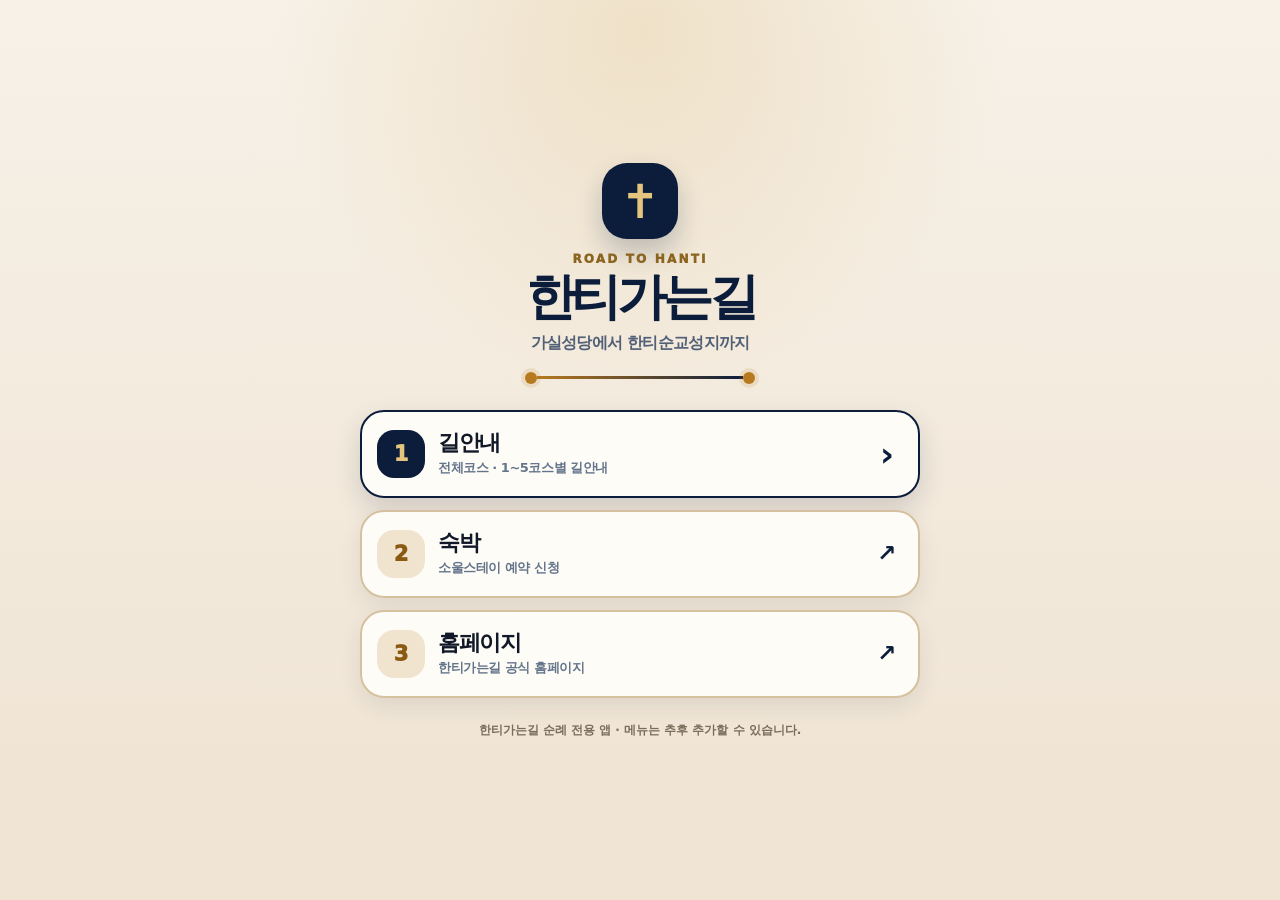
==== commit 12cd6acc: "Add files via upload" ====
--- a/index.html
+++ b/index.html
@@ -14,7 +14,7 @@
   <link rel="manifest" href="manifest.json">
   <link rel="icon" type="image/png" sizes="192x192" href="icons/icon-192x192.png">
   <link rel="apple-touch-icon" href="icons/icon-512x512.png">
-  <link rel="stylesheet" href="css/route-nav.css?v=20260713-v99-hanti-cover">
+  <link rel="stylesheet" href="css/route-nav.css?v=20260713-v100-accommodation-link">
   <script>
     window.APP_CONFIG = {
       KAKAO_JS_KEY: '07f7989e29fdfb425fff924f36fb3ec0'
@@ -47,9 +47,9 @@
               <span class="cover-menu-number">2</span>
               <span class="cover-menu-copy">
                 <strong>숙박</strong>
-                <em>순례 중 이용할 숙박 정보</em>
+                <em>소울스테이 예약 신청</em>
               </span>
-              <span class="cover-menu-arrow" aria-hidden="true">›</span>
+              <span class="cover-menu-external" aria-hidden="true">↗</span>
             </button>
             <button id="cover-homepage-btn" class="cover-menu-card" type="button">
               <span class="cover-menu-number">3</span>
@@ -75,22 +75,6 @@
           <button id="national-close-btn" class="national-close-btn" type="button" aria-label="커버로 돌아가기">×</button>
         </div>
         <div id="route-list" class="route-list national-card-list"></div>
-      </section>
-
-      <section id="accommodation-view" class="simple-view" aria-label="숙박 정보" hidden>
-        <header class="simple-view-head">
-          <div>
-            <span>한티가는길</span>
-            <h2>숙박</h2>
-          </div>
-          <button id="accommodation-close-btn" type="button" aria-label="커버로 돌아가기">×</button>
-        </header>
-        <div class="simple-view-body">
-          <div class="simple-view-icon" aria-hidden="true">⌂</div>
-          <h3>숙박 정보 준비 중</h3>
-          <p>한티가는길 주변 숙박 장소와 이용 정보를 이 화면에 추가할 예정입니다.</p>
-          <button id="accommodation-home-btn" type="button">커버로 돌아가기</button>
-        </div>
       </section>
 
       <section id="map-view" class="map-view" aria-label="한티가는길 지도" hidden>
@@ -167,8 +151,8 @@
     </div>
   </div>
 
-  <script src="routes/sacred-site-landmarks.js?v=20260713-v99-hanti-cover"></script>
-  <script src="routes/hanti-route-data-v1.js?v=20260713-v99-hanti-cover"></script>
-  <script src="js/route-nav.js?v=20260713-v99-hanti-cover"></script>
+  <script src="routes/sacred-site-landmarks.js?v=20260713-v100-accommodation-link"></script>
+  <script src="routes/hanti-route-data-v1.js?v=20260713-v100-accommodation-link"></script>
+  <script src="js/route-nav.js?v=20260713-v100-accommodation-link"></script>
 </body>
 </html>
--- a/css/route-nav.css
+++ b/css/route-nav.css
@@ -162,73 +162,6 @@
 }
 
 /* 확장 메뉴용 공통 내부 화면 */
-.simple-view {
-  position: absolute;
-  inset: 0;
-  z-index: 3;
-  overflow-y: auto;
-  background: #f3f4f6;
-}
-.simple-view-head {
-  min-height: 88px;
-  padding: calc(13px + env(safe-area-inset-top, 0px)) 16px 13px;
-  display: flex;
-  align-items: center;
-  justify-content: space-between;
-  gap: 12px;
-  background: #0B1D3B;
-  color: #fff;
-}
-.simple-view-head span { display: block; margin-bottom: 2px; color: rgba(255,255,255,.66); font-size: 12px; font-weight: 850; }
-.simple-view-head h2 { margin: 0; font-size: 25px; line-height: 1.15; font-weight: 1000; letter-spacing: -.065em; }
-.simple-view-head button {
-  width: 54px;
-  height: 54px;
-  border: 2px solid rgba(255,255,255,.45);
-  border-radius: 999px;
-  background: rgba(255,255,255,.08);
-  color: #fff;
-  font-size: 36px;
-  line-height: 1;
-  font-weight: 900;
-  cursor: pointer;
-}
-.simple-view-body {
-  width: min(calc(100% - 32px), 520px);
-  margin: clamp(48px, 14vh, 110px) auto 30px;
-  padding: 30px 22px 24px;
-  border: 2.5px solid #d7dee8;
-  border-radius: 26px;
-  background: #fff;
-  text-align: center;
-  box-shadow: 0 12px 28px rgba(15, 23, 42, .08);
-}
-.simple-view-icon {
-  width: 72px;
-  height: 72px;
-  margin: 0 auto 15px;
-  display: grid;
-  place-items: center;
-  border-radius: 24px;
-  background: #f1e4ce;
-  color: #8a5a13;
-  font-size: 38px;
-  font-weight: 950;
-}
-.simple-view-body h3 { margin: 0; color: #172033; font-size: 24px; font-weight: 1000; letter-spacing: -.06em; }
-.simple-view-body p { margin: 10px auto 22px; max-width: 360px; color: #64748b; font-size: 14px; line-height: 1.55; font-weight: 800; word-break: keep-all; }
-.simple-view-body button {
-  width: 100%;
-  min-height: 56px;
-  border: 0;
-  border-radius: 18px;
-  background: #0B1D3B;
-  color: #fff;
-  font-size: 16px;
-  font-weight: 950;
-  cursor: pointer;
-}
-
 @media (max-height: 720px) {
   .cover-inner { justify-content: flex-start; }
   .cover-cross { width: 64px; height: 64px; font-size: 39px; }
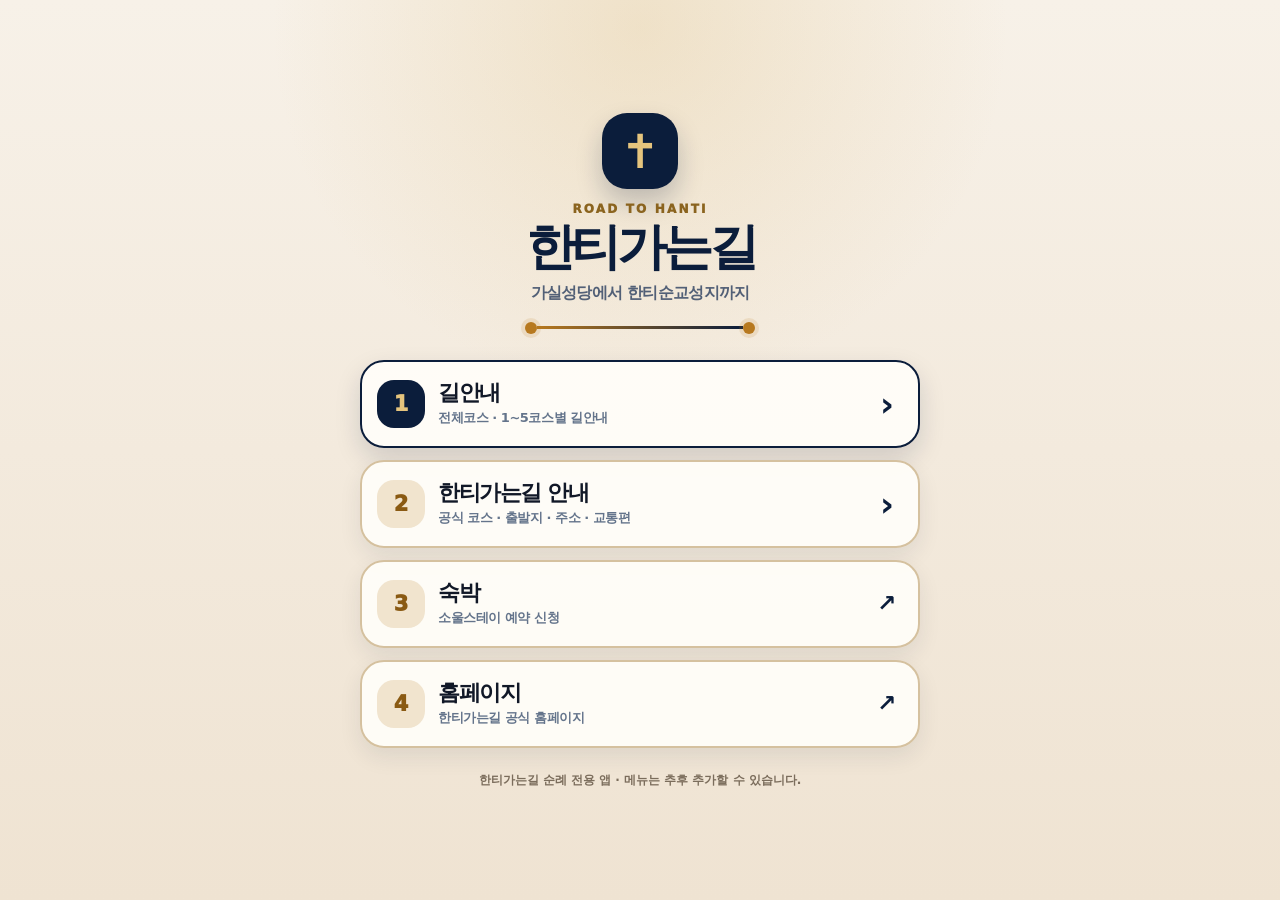
==== commit 8db28b46: "Add files via upload" ====
--- a/index.html
+++ b/index.html
@@ -14,7 +14,7 @@
   <link rel="manifest" href="manifest.json">
   <link rel="icon" type="image/png" sizes="192x192" href="icons/icon-192x192.png">
   <link rel="apple-touch-icon" href="icons/icon-512x512.png">
-  <link rel="stylesheet" href="css/route-nav.css?v=20260713-v100-accommodation-link">
+  <link rel="stylesheet" href="css/route-nav.css?v=20260713-v101-guide">
   <script>
     window.APP_CONFIG = {
       KAKAO_JS_KEY: '07f7989e29fdfb425fff924f36fb3ec0'
@@ -43,8 +43,16 @@
               </span>
               <span class="cover-menu-arrow" aria-hidden="true">›</span>
             </button>
+            <button id="cover-guide-btn" class="cover-menu-card guide" type="button">
+              <span class="cover-menu-number">2</span>
+              <span class="cover-menu-copy">
+                <strong>한티가는길 안내</strong>
+                <em>공식 코스 · 출발지 · 주소 · 교통편</em>
+              </span>
+              <span class="cover-menu-arrow" aria-hidden="true">›</span>
+            </button>
             <button id="cover-accommodation-btn" class="cover-menu-card" type="button">
-              <span class="cover-menu-number">2</span>
+              <span class="cover-menu-number">3</span>
               <span class="cover-menu-copy">
                 <strong>숙박</strong>
                 <em>소울스테이 예약 신청</em>
@@ -52,7 +60,7 @@
               <span class="cover-menu-external" aria-hidden="true">↗</span>
             </button>
             <button id="cover-homepage-btn" class="cover-menu-card" type="button">
-              <span class="cover-menu-number">3</span>
+              <span class="cover-menu-number">4</span>
               <span class="cover-menu-copy">
                 <strong>홈페이지</strong>
                 <em>한티가는길 공식 홈페이지</em>
@@ -62,6 +70,126 @@
           </nav>
 
           <footer class="cover-footer">한티가는길 순례 전용 앱 · 메뉴는 추후 추가할 수 있습니다.</footer>
+        </div>
+      </section>
+
+
+
+      <section id="guide-view" class="guide-view" aria-label="한티가는길 안내" hidden>
+        <header class="guide-header">
+          <button id="guide-back-btn" class="guide-back-btn" type="button" aria-label="커버로 돌아가기">‹</button>
+          <div>
+            <p>ROAD TO HANTI</p>
+            <h2>한티가는길 안내</h2>
+          </div>
+        </header>
+
+        <div class="guide-scroll">
+          <section class="guide-summary" aria-label="전체 거리">
+            <span>가실성당에서 한티순교성지까지</span>
+            <strong>총 45.6km</strong>
+            <p>5개의 길을 따라 걷는 한티가는길 공식 코스입니다.</p>
+          </section>
+
+          <section class="guide-section" aria-labelledby="official-course-title">
+            <div class="guide-section-title">
+              <span>01</span>
+              <div>
+                <p>OFFICIAL COURSE</p>
+                <h3 id="official-course-title">공식 코스 구간</h3>
+              </div>
+            </div>
+            <div class="course-guide-list">
+              <article class="course-guide-card">
+                <div class="course-guide-badge">1코스</div>
+                <div class="course-guide-body">
+                  <h4>돌아보는 길</h4>
+                  <p><strong>가실성당</strong><span aria-hidden="true">→</span><strong>신나무골성지</strong></p>
+                  <em>약 10.5km</em>
+                </div>
+              </article>
+              <article class="course-guide-card">
+                <div class="course-guide-badge">2코스</div>
+                <div class="course-guide-body">
+                  <h4>비우는 길</h4>
+                  <p><strong>신나무골성지</strong><span aria-hidden="true">→</span><strong>사지점공소·창평지</strong></p>
+                  <em>약 9.5km</em>
+                </div>
+              </article>
+              <article class="course-guide-card">
+                <div class="course-guide-badge">3코스</div>
+                <div class="course-guide-body">
+                  <h4>뉘우치는 길</h4>
+                  <p><strong>사지점공소·창평지</strong><span aria-hidden="true">→</span><strong>동명성당</strong></p>
+                  <em>약 9km</em>
+                </div>
+              </article>
+              <article class="course-guide-card">
+                <div class="course-guide-badge">4코스</div>
+                <div class="course-guide-body">
+                  <h4>용서의 길</h4>
+                  <p><strong>동명성당</strong><span aria-hidden="true">→</span><strong>가산산성 진남문</strong></p>
+                  <em>약 8.5km</em>
+                </div>
+              </article>
+              <article class="course-guide-card">
+                <div class="course-guide-badge">5코스</div>
+                <div class="course-guide-body">
+                  <h4>사랑의 길</h4>
+                  <p><strong>가산산성 진남문</strong><span aria-hidden="true">→</span><strong>한티순교성지</strong></p>
+                  <em>약 8.1km</em>
+                </div>
+              </article>
+            </div>
+          </section>
+
+          <section class="guide-section" aria-labelledby="course-start-title">
+            <div class="guide-section-title">
+              <span>02</span>
+              <div>
+                <p>STARTING POINT</p>
+                <h3 id="course-start-title">코스별 출발지</h3>
+              </div>
+            </div>
+            <div class="start-point-list">
+              <article class="start-point-card">
+                <div class="start-point-head"><b>1코스 · 돌아보는 길</b><strong>가실성당</strong></div>
+                <address>경상북도 칠곡군 왜관읍 가실1길 1</address>
+              </article>
+              <article class="start-point-card">
+                <div class="start-point-head"><b>2코스 · 비우는 길</b><strong>신나무골성지</strong></div>
+                <address>경상북도 칠곡군 지천면 칠곡대로 2189-22</address>
+              </article>
+              <article class="start-point-card">
+                <div class="start-point-head"><b>3코스 · 뉘우치는 길</b><strong>사지점공소(창평지)</strong></div>
+                <address>경상북도 칠곡군 지천면 창평로 315-10</address>
+              </article>
+              <article class="start-point-card">
+                <div class="start-point-head"><b>4코스 · 용서의 길</b><strong>동명성당</strong></div>
+                <address>경상북도 칠곡군 동명면 한티로 15</address>
+              </article>
+              <article class="start-point-card">
+                <div class="start-point-head"><b>5코스 · 사랑의 길</b><strong>가산산성 진남문</strong></div>
+                <address>경상북도 칠곡군 동명면 남원리 629-1</address>
+                <p class="stamp-location"><span>스탬프</span> 진남문 주차장</p>
+              </article>
+            </div>
+          </section>
+
+          <section class="guide-section transit-section" aria-labelledby="transit-title">
+            <div class="guide-section-title">
+              <span>03</span>
+              <div>
+                <p>PUBLIC TRANSPORT</p>
+                <h3 id="transit-title">대중교통 안내</h3>
+              </div>
+            </div>
+            <div class="transit-card">
+              <div class="transit-route"><strong>왜관역</strong><span>→</span><strong>가실성당</strong></div>
+              <p>농어촌버스 <b>9번·20번·21번</b>을 이용할 수 있습니다.</p>
+              <small>운행 시간과 노선은 출발 전에 해당 교통정보에서 다시 확인해 주세요.</small>
+            </div>
+          </section>
         </div>
       </section>
 
@@ -151,8 +279,8 @@
     </div>
   </div>
 
-  <script src="routes/sacred-site-landmarks.js?v=20260713-v100-accommodation-link"></script>
-  <script src="routes/hanti-route-data-v1.js?v=20260713-v100-accommodation-link"></script>
-  <script src="js/route-nav.js?v=20260713-v100-accommodation-link"></script>
+  <script src="routes/sacred-site-landmarks.js?v=20260713-v101-guide"></script>
+  <script src="routes/hanti-route-data-v1.js?v=20260713-v101-guide"></script>
+  <script src="js/route-nav.js?v=20260713-v101-guide"></script>
 </body>
 </html>
--- a/css/route-nav.css
+++ b/css/route-nav.css
@@ -159,6 +159,262 @@
   font-weight: 750;
   text-align: center;
   word-break: keep-all;
+}
+
+
+
+/* 한티가는길 공식 안내 화면 */
+.guide-view {
+  position: absolute;
+  inset: 0;
+  z-index: 3;
+  display: flex;
+  flex-direction: column;
+  background: #f3eee5;
+}
+.guide-header {
+  flex: 0 0 auto;
+  min-height: calc(76px + env(safe-area-inset-top, 0px));
+  padding: calc(12px + env(safe-area-inset-top, 0px)) 18px 12px 12px;
+  display: grid;
+  grid-template-columns: 48px minmax(0, 1fr);
+  align-items: center;
+  gap: 10px;
+  background: #0B1D3B;
+  color: #fff;
+  box-shadow: 0 3px 14px rgba(11, 29, 59, .22);
+}
+.guide-back-btn {
+  width: 44px;
+  height: 44px;
+  border: 1.5px solid rgba(255,255,255,.3);
+  border-radius: 15px;
+  background: rgba(255,255,255,.1);
+  color: #fff;
+  font-size: 34px;
+  line-height: 1;
+  cursor: pointer;
+}
+.guide-header p {
+  margin: 0 0 2px;
+  color: #e5c47d;
+  font-size: 10px;
+  font-weight: 950;
+  letter-spacing: .16em;
+}
+.guide-header h2 {
+  margin: 0;
+  font-size: 24px;
+  line-height: 1.15;
+  font-weight: 1000;
+  letter-spacing: -.055em;
+}
+.guide-scroll {
+  flex: 1 1 auto;
+  min-height: 0;
+  overflow-y: auto;
+  padding: 16px 14px calc(32px + env(safe-area-inset-bottom, 0px));
+  -webkit-overflow-scrolling: touch;
+}
+.guide-scroll > * { width: min(100%, 680px); margin-left: auto; margin-right: auto; }
+.guide-summary {
+  padding: 22px 20px;
+  border-radius: 24px;
+  background: linear-gradient(135deg, #132b51, #0B1D3B);
+  color: #fff;
+  box-shadow: 0 14px 30px rgba(11, 29, 59, .18);
+}
+.guide-summary span {
+  display: block;
+  color: #e8d39f;
+  font-size: 14px;
+  font-weight: 850;
+  letter-spacing: -.025em;
+}
+.guide-summary strong {
+  display: block;
+  margin-top: 5px;
+  color: #fff;
+  font-size: clamp(34px, 10vw, 48px);
+  line-height: 1;
+  font-weight: 1000;
+  letter-spacing: -.06em;
+}
+.guide-summary p {
+  margin: 11px 0 0;
+  color: rgba(255,255,255,.76);
+  font-size: 13px;
+  line-height: 1.5;
+  font-weight: 750;
+}
+.guide-section { margin-top: 22px; }
+.guide-section-title {
+  display: grid;
+  grid-template-columns: 42px minmax(0, 1fr);
+  align-items: center;
+  gap: 10px;
+  margin: 0 2px 10px;
+}
+.guide-section-title > span {
+  width: 42px;
+  height: 42px;
+  display: grid;
+  place-items: center;
+  border-radius: 14px;
+  background: #d9c39c;
+  color: #0B1D3B;
+  font-size: 13px;
+  font-weight: 1000;
+}
+.guide-section-title p {
+  margin: 0 0 1px;
+  color: #96681c;
+  font-size: 9px;
+  font-weight: 1000;
+  letter-spacing: .13em;
+}
+.guide-section-title h3 {
+  margin: 0;
+  color: #172033;
+  font-size: 21px;
+  line-height: 1.18;
+  font-weight: 1000;
+  letter-spacing: -.055em;
+}
+.course-guide-list, .start-point-list { display: grid; gap: 9px; }
+.course-guide-card {
+  padding: 14px;
+  display: grid;
+  grid-template-columns: 56px minmax(0, 1fr);
+  align-items: start;
+  gap: 12px;
+  border: 1.5px solid #dfd2bd;
+  border-radius: 19px;
+  background: #fffdf8;
+  box-shadow: 0 6px 15px rgba(31,42,68,.06);
+}
+.course-guide-badge {
+  min-height: 54px;
+  display: grid;
+  place-items: center;
+  border-radius: 16px;
+  background: #0B1D3B;
+  color: #e9cc8d;
+  font-size: 14px;
+  font-weight: 1000;
+}
+.course-guide-body h4 {
+  margin: 0 0 6px;
+  color: #172033;
+  font-size: 18px;
+  line-height: 1.2;
+  font-weight: 1000;
+  letter-spacing: -.045em;
+}
+.course-guide-body p {
+  margin: 0;
+  display: flex;
+  flex-wrap: wrap;
+  align-items: center;
+  gap: 5px;
+  color: #4b5563;
+  font-size: 13px;
+  line-height: 1.45;
+  font-weight: 750;
+  word-break: keep-all;
+}
+.course-guide-body p span { color: #b7791f; font-weight: 1000; }
+.course-guide-body p strong { color: #334155; }
+.course-guide-body em {
+  display: inline-block;
+  margin-top: 6px;
+  padding: 3px 8px;
+  border-radius: 999px;
+  background: #f1e4ce;
+  color: #885b15;
+  font-size: 12px;
+  font-style: normal;
+  font-weight: 950;
+}
+.start-point-card {
+  padding: 15px 16px;
+  border: 1.5px solid #dfd2bd;
+  border-radius: 19px;
+  background: #fffdf8;
+  box-shadow: 0 6px 15px rgba(31,42,68,.05);
+}
+.start-point-head { display: grid; gap: 3px; }
+.start-point-head b {
+  color: #8a5a13;
+  font-size: 12px;
+  line-height: 1.35;
+  font-weight: 950;
+}
+.start-point-head strong {
+  color: #172033;
+  font-size: 19px;
+  line-height: 1.25;
+  font-weight: 1000;
+  letter-spacing: -.045em;
+}
+.start-point-card address {
+  margin-top: 7px;
+  color: #5b6575;
+  font-size: 13px;
+  line-height: 1.55;
+  font-style: normal;
+  font-weight: 750;
+  word-break: keep-all;
+}
+.stamp-location {
+  margin: 9px 0 0;
+  padding-top: 9px;
+  border-top: 1px dashed #d8c7aa;
+  color: #4b5563;
+  font-size: 13px;
+  font-weight: 850;
+}
+.stamp-location span {
+  display: inline-block;
+  margin-right: 6px;
+  padding: 2px 7px;
+  border-radius: 999px;
+  background: #e8f0ff;
+  color: #1d4ed8;
+  font-size: 11px;
+  font-weight: 1000;
+}
+.transit-card {
+  padding: 18px;
+  border: 1.5px solid #ceb789;
+  border-radius: 20px;
+  background: #fffaf0;
+  box-shadow: 0 7px 17px rgba(31,42,68,.06);
+}
+.transit-route {
+  display: flex;
+  align-items: center;
+  gap: 9px;
+  color: #172033;
+  font-size: 18px;
+  font-weight: 1000;
+}
+.transit-route span { color: #b7791f; }
+.transit-card p {
+  margin: 10px 0 0;
+  color: #374151;
+  font-size: 14px;
+  line-height: 1.55;
+  font-weight: 750;
+}
+.transit-card p b { color: #0B1D3B; font-weight: 1000; }
+.transit-card small {
+  display: block;
+  margin-top: 8px;
+  color: #7b6d5c;
+  font-size: 11px;
+  line-height: 1.5;
+  font-weight: 700;
 }
 
 /* 확장 메뉴용 공통 내부 화면 */
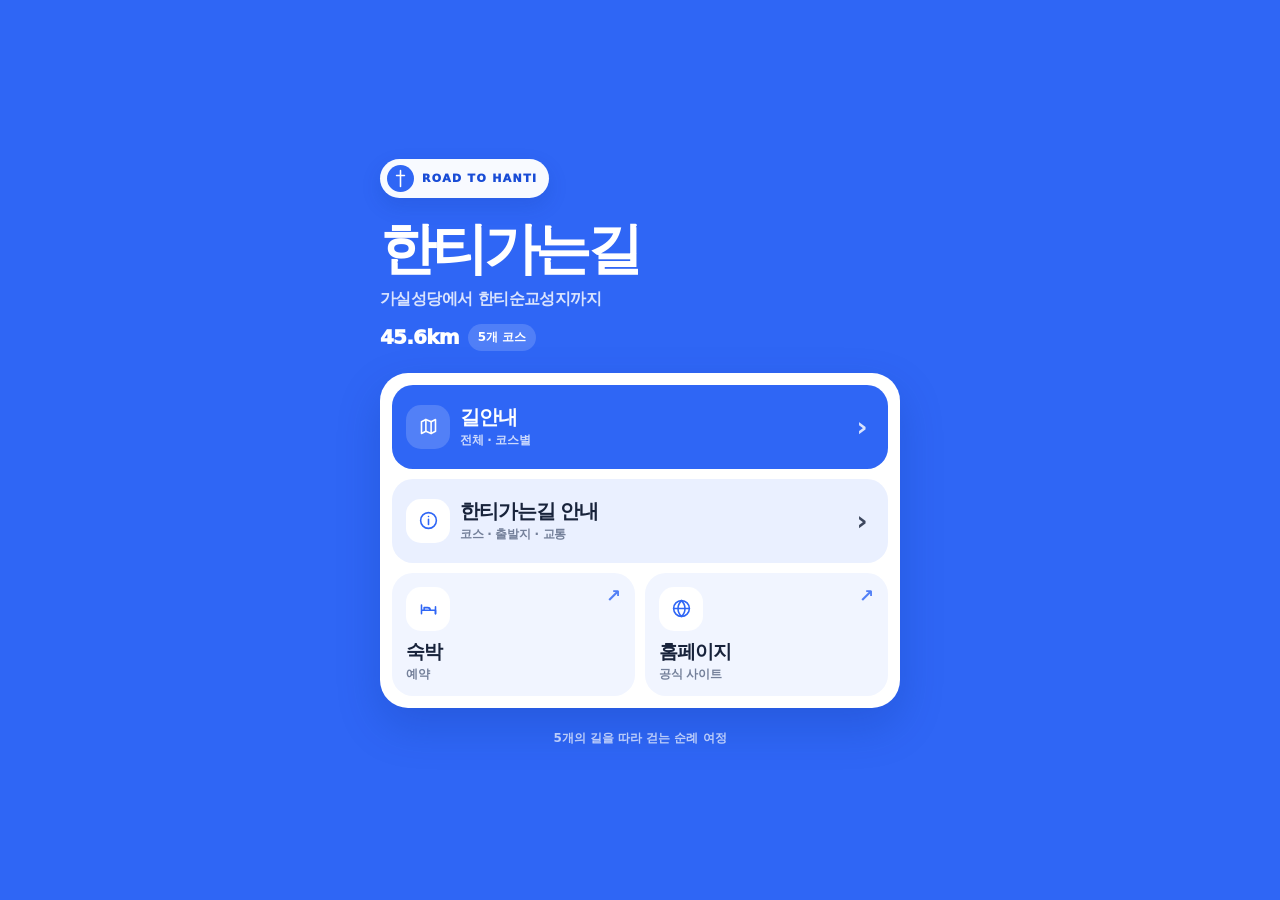
==== commit a530bfec: "Add files via upload" ====
--- a/index.html
+++ b/index.html
@@ -3,7 +3,7 @@
 <head>
   <meta charset="utf-8">
   <meta name="viewport" content="width=device-width, initial-scale=1, maximum-scale=1, viewport-fit=cover">
-  <meta name="theme-color" content="#0B1D3B">
+  <meta name="theme-color" content="#2F66F5">
   <meta name="color-scheme" content="light">
   <meta name="mobile-web-app-capable" content="yes">
   <meta name="apple-mobile-web-app-capable" content="yes">
@@ -14,7 +14,7 @@
   <link rel="manifest" href="manifest.json">
   <link rel="icon" type="image/png" sizes="192x192" href="icons/icon-192x192.png">
   <link rel="apple-touch-icon" href="icons/icon-512x512.png">
-  <link rel="stylesheet" href="css/route-nav.css?v=20260713-v101-guide">
+  <link rel="stylesheet" href="css/route-nav.css?v=20260713-v105-simple-blue">
   <script>
     window.APP_CONFIG = {
       KAKAO_JS_KEY: '07f7989e29fdfb425fff924f36fb3ec0'
@@ -27,49 +27,49 @@
       <section id="cover-view" class="cover-view" aria-label="한티가는길 시작 화면">
         <div class="cover-inner">
           <header class="cover-brand">
-            <div class="cover-cross" aria-hidden="true">✝</div>
-            <p class="cover-eyebrow">ROAD TO HANTI</p>
+            <div class="cover-logo-pill">
+              <span class="cover-logo-mark" aria-hidden="true">
+                <svg viewBox="0 0 24 24" focusable="false"><path d="M12 3v18M7.5 8.5h9"/></svg>
+              </span>
+              <span>ROAD TO HANTI</span>
+            </div>
             <h1>한티가는길</h1>
             <p class="cover-subtitle">가실성당에서 한티순교성지까지</p>
-            <div class="cover-route-line" aria-hidden="true"><span></span><i></i><span></span></div>
+            <div class="cover-distance-pill"><strong>45.6km</strong><span>5개 코스</span></div>
           </header>
 
           <nav class="cover-menu" aria-label="주요 메뉴">
             <button id="cover-navigation-btn" class="cover-menu-card primary" type="button">
-              <span class="cover-menu-number">1</span>
-              <span class="cover-menu-copy">
-                <strong>길안내</strong>
-                <em>전체코스 · 1~5코스별 길안내</em>
-              </span>
+              <span class="cover-menu-icon" aria-hidden="true">
+                <svg viewBox="0 0 24 24" focusable="false"><path d="M4 6.5 9 4l6 2.5L20 4v13.5L15 20l-6-2.5L4 20V6.5Z"/><path d="M9 4v13.5M15 6.5V20"/></svg>
+              </span>
+              <span class="cover-menu-copy"><strong>길안내</strong><em>전체 · 코스별</em></span>
               <span class="cover-menu-arrow" aria-hidden="true">›</span>
             </button>
             <button id="cover-guide-btn" class="cover-menu-card guide" type="button">
-              <span class="cover-menu-number">2</span>
-              <span class="cover-menu-copy">
-                <strong>한티가는길 안내</strong>
-                <em>공식 코스 · 출발지 · 주소 · 교통편</em>
-              </span>
+              <span class="cover-menu-icon" aria-hidden="true">
+                <svg viewBox="0 0 24 24" focusable="false"><circle cx="12" cy="12" r="9"/><path d="M12 10.5v6M12 7.5h.01"/></svg>
+              </span>
+              <span class="cover-menu-copy"><strong>한티가는길 안내</strong><em>코스 · 출발지 · 교통</em></span>
               <span class="cover-menu-arrow" aria-hidden="true">›</span>
             </button>
-            <button id="cover-accommodation-btn" class="cover-menu-card" type="button">
-              <span class="cover-menu-number">3</span>
-              <span class="cover-menu-copy">
-                <strong>숙박</strong>
-                <em>소울스테이 예약 신청</em>
-              </span>
+            <button id="cover-accommodation-btn" class="cover-menu-card compact" type="button">
+              <span class="cover-menu-icon" aria-hidden="true">
+                <svg viewBox="0 0 24 24" focusable="false"><path d="M4 18V8M4 14h16v4M7 11h4a3 3 0 0 1 3 3H7v-3Z"/><path d="M20 10v8"/></svg>
+              </span>
+              <span class="cover-menu-copy"><strong>숙박</strong><em>예약</em></span>
               <span class="cover-menu-external" aria-hidden="true">↗</span>
             </button>
-            <button id="cover-homepage-btn" class="cover-menu-card" type="button">
-              <span class="cover-menu-number">4</span>
-              <span class="cover-menu-copy">
-                <strong>홈페이지</strong>
-                <em>한티가는길 공식 홈페이지</em>
-              </span>
+            <button id="cover-homepage-btn" class="cover-menu-card compact" type="button">
+              <span class="cover-menu-icon" aria-hidden="true">
+                <svg viewBox="0 0 24 24" focusable="false"><circle cx="12" cy="12" r="9"/><path d="M3 12h18M12 3c2.6 2.5 4 5.5 4 9s-1.4 6.5-4 9c-2.6-2.5-4-5.5-4-9s1.4-6.5 4-9Z"/></svg>
+              </span>
+              <span class="cover-menu-copy"><strong>홈페이지</strong><em>공식 사이트</em></span>
               <span class="cover-menu-external" aria-hidden="true">↗</span>
             </button>
           </nav>
 
-          <footer class="cover-footer">한티가는길 순례 전용 앱 · 메뉴는 추후 추가할 수 있습니다.</footer>
+          <footer class="cover-footer">5개의 길을 따라 걷는 순례 여정</footer>
         </div>
       </section>
 
@@ -78,27 +78,18 @@
       <section id="guide-view" class="guide-view" aria-label="한티가는길 안내" hidden>
         <header class="guide-header">
           <button id="guide-back-btn" class="guide-back-btn" type="button" aria-label="커버로 돌아가기">‹</button>
-          <div>
-            <p>ROAD TO HANTI</p>
-            <h2>한티가는길 안내</h2>
-          </div>
+          <h2>한티가는길 안내</h2>
         </header>
 
         <div class="guide-scroll">
           <section class="guide-summary" aria-label="전체 거리">
-            <span>가실성당에서 한티순교성지까지</span>
-            <strong>총 45.6km</strong>
-            <p>5개의 길을 따라 걷는 한티가는길 공식 코스입니다.</p>
+            <span>가실성당 <b aria-hidden="true">→</b> 한티순교성지</span>
+            <strong>45.6km</strong>
+            <p>5개 코스</p>
           </section>
 
           <section class="guide-section" aria-labelledby="official-course-title">
-            <div class="guide-section-title">
-              <span>01</span>
-              <div>
-                <p>OFFICIAL COURSE</p>
-                <h3 id="official-course-title">공식 코스 구간</h3>
-              </div>
-            </div>
+            <div class="guide-section-title"><h3 id="official-course-title">공식 코스</h3></div>
             <div class="course-guide-list">
               <article class="course-guide-card">
                 <div class="course-guide-badge">1코스</div>
@@ -144,13 +135,7 @@
           </section>
 
           <section class="guide-section" aria-labelledby="course-start-title">
-            <div class="guide-section-title">
-              <span>02</span>
-              <div>
-                <p>STARTING POINT</p>
-                <h3 id="course-start-title">코스별 출발지</h3>
-              </div>
-            </div>
+            <div class="guide-section-title"><h3 id="course-start-title">코스별 출발지</h3></div>
             <div class="start-point-list">
               <article class="start-point-card">
                 <div class="start-point-head"><b>1코스 · 돌아보는 길</b><strong>가실성당</strong></div>
@@ -177,18 +162,28 @@
           </section>
 
           <section class="guide-section transit-section" aria-labelledby="transit-title">
-            <div class="guide-section-title">
-              <span>03</span>
-              <div>
-                <p>PUBLIC TRANSPORT</p>
-                <h3 id="transit-title">대중교통 안내</h3>
-              </div>
-            </div>
-            <div class="transit-card">
+            <div class="guide-section-title"><h3 id="transit-title">대중교통 안내</h3></div>
+            <a class="transit-card transit-link" href="https://map.kakao.com/link/by/traffic/%EC%99%9C%EA%B4%80%EC%97%AD,35.99228223,128.39998470/%EA%B0%80%EC%8B%A4%EC%84%B1%EB%8B%B9,35.93648343,128.40542950" target="_blank" rel="noopener noreferrer" aria-label="카카오맵에서 왜관역에서 가실성당까지 대중교통 길찾기">
               <div class="transit-route"><strong>왜관역</strong><span>→</span><strong>가실성당</strong></div>
               <p>농어촌버스 <b>9번·20번·21번</b>을 이용할 수 있습니다.</p>
-              <small>운행 시간과 노선은 출발 전에 해당 교통정보에서 다시 확인해 주세요.</small>
-            </div>
+              <span class="transit-map-link">카카오맵에서 대중교통 길찾기 <b aria-hidden="true">›</b></span>
+            </a>
+            <a class="transit-card transit-link" href="https://map.kakao.com/link/by/traffic/%EC%99%9C%EA%B4%80%EC%97%AD,35.99228223,128.39998470/%EC%8B%A0%EB%82%98%EB%AC%B4%EA%B3%A8%EC%84%B1%EC%A7%80,35.96641063,128.46196989" target="_blank" rel="noopener noreferrer" aria-label="카카오맵에서 왜관역에서 신나무골성지까지 대중교통 길찾기">
+              <div class="transit-route"><strong>왜관역</strong><span>→</span><strong>신나무골성지</strong></div>
+              <p>버스 <b>250번·250-1번</b>을 이용할 수 있습니다.</p>
+              <span class="transit-map-link">카카오맵에서 대중교통 길찾기 <b aria-hidden="true">›</b></span>
+            </a>
+            <a class="transit-card transit-link" href="https://map.kakao.com/link/by/traffic/%EB%8F%99%EB%8C%80%EA%B5%AC%EC%97%AD,35.87919000,128.62831000/%EB%8F%99%EB%AA%85%EC%84%B1%EB%8B%B9,35.98169478,128.55727877" target="_blank" rel="noopener noreferrer" aria-label="카카오맵에서 동대구역에서 동명성당까지 대중교통 길찾기">
+              <div class="transit-route"><strong>동대구역</strong><span>→</span><strong>동명성당</strong></div>
+              <p>4코스 출발지까지의 대중교통 경로를 확인할 수 있습니다.</p>
+              <span class="transit-map-link">카카오맵에서 대중교통 길찾기 <b aria-hidden="true">›</b></span>
+            </a>
+            <a class="transit-card transit-link" href="https://map.kakao.com/link/by/traffic/%ED%95%9C%ED%8B%B0%EC%88%9C%EA%B5%90%EC%84%B1%EC%A7%80,36.01667649,128.63025476/%EB%8F%99%EB%8C%80%EA%B5%AC%EC%97%AD,35.87919000,128.62831000" target="_blank" rel="noopener noreferrer" aria-label="카카오맵에서 한티순교성지에서 동대구역까지 대중교통 길찾기">
+              <div class="transit-route"><strong>한티순교성지</strong><span>→</span><strong>동대구역</strong></div>
+              <p>순례를 마친 뒤 동대구역으로 돌아가는 대중교통 경로를 확인할 수 있습니다.</p>
+              <span class="transit-map-link">카카오맵에서 대중교통 길찾기 <b aria-hidden="true">›</b></span>
+            </a>
+            <small class="transit-notice">운행 시간과 노선은 출발 전에 카카오맵에서 다시 확인해 주세요.</small>
           </section>
         </div>
       </section>
@@ -224,7 +219,10 @@
         </div>
 
         <div class="map-floating-actions" aria-label="지도 조작">
-          <button id="my-location-btn" class="float-btn" type="button">📍<span>내위치</span></button>
+          <button id="my-location-btn" class="float-btn" type="button">
+            <svg viewBox="0 0 24 24" aria-hidden="true" focusable="false"><circle cx="12" cy="12" r="3"/><circle cx="12" cy="12" r="8"/><path d="M12 2v2M12 20v2M2 12h2M20 12h2"/></svg>
+            <span>내위치</span>
+          </button>
         </div>
 
         <aside id="status-sheet" class="status-sheet" aria-live="polite" data-sheet-mode="compact">
@@ -279,8 +277,8 @@
     </div>
   </div>
 
-  <script src="routes/sacred-site-landmarks.js?v=20260713-v101-guide"></script>
-  <script src="routes/hanti-route-data-v1.js?v=20260713-v101-guide"></script>
-  <script src="js/route-nav.js?v=20260713-v101-guide"></script>
+  <script src="routes/sacred-site-landmarks.js?v=20260713-v105-simple-blue"></script>
+  <script src="routes/hanti-route-data-v1.js?v=20260713-v105-simple-blue"></script>
+  <script src="js/route-nav.js?v=20260713-v105-simple-blue"></script>
 </body>
 </html>
--- a/css/route-nav.css
+++ b/css/route-nav.css
@@ -1,26 +1,25 @@
 :root {
-  --bg: #f5f0e8;
-  --panel: #fffdf8;
-  --panel-2: #f9f4ec;
-  --text: #172033;
-  --muted: #64748b;
-  --line: #dfd2bd;
-  --gold: #b7791f;
-  --blue: #1d4ed8;
-  --green: #15803d;
-  --red: #b91c1c;
-  --shadow: 0 16px 36px rgba(31, 42, 68, .14);
+  --bg: #F4F7FF;
+  --panel: #FFFFFF;
+  --panel-2: #EEF3FF;
+  --text: #18233B;
+  --muted: #74809A;
+  --line: #E2E8F5;
+  --blue: #2F66F5;
+  --blue-dark: #194CD6;
+  --blue-soft: #EAF0FF;
+  --green: #16875D;
+  --red: #C43A4B;
+  --shadow: 0 12px 28px rgba(29, 61, 135, .12);
   font-family: system-ui, -apple-system, BlinkMacSystemFont, "Noto Sans KR", "Apple SD Gothic Neo", sans-serif;
 }
 
 * { box-sizing: border-box; }
-
-/* hidden 속성이 author CSS의 display:flex/grid보다 항상 우선되도록 고정.
-   초기 화면에서 지도 화면이 목록 위를 덮어 "경로 준비 중" 상태로 멈추던 원인 수정. */
 [hidden] { display: none !important; }
 html, body { margin: 0; width: 100%; height: 100%; background: var(--bg); color: var(--text); overflow: hidden; }
 button { font: inherit; -webkit-tap-highlight-color: transparent; }
-#app-shell { width: 100%; height: 100%; display: flex; flex-direction: column; background: linear-gradient(180deg, #f7f1e8, #efe5d6); }
+button, a { -webkit-tap-highlight-color: transparent; }
+#app-shell { width: 100%; height: 100%; display: flex; flex-direction: column; background: var(--bg); }
 
 /* 한티가는길 독립 앱 커버 */
 .cover-view {
@@ -28,13 +27,11 @@
   inset: 0;
   z-index: 2;
   overflow-y: auto;
-  padding: max(24px, env(safe-area-inset-top, 0px)) 18px max(22px, env(safe-area-inset-bottom, 0px));
-  background:
-    radial-gradient(circle at 50% 3%, rgba(219, 185, 118, .28), transparent 34%),
-    linear-gradient(180deg, #f7f1e8 0%, #efe3d2 100%);
+  padding: max(24px, env(safe-area-inset-top, 0px)) 16px max(18px, env(safe-area-inset-bottom, 0px));
+  background: #2F66F5;
 }
 .cover-inner {
-  width: min(100%, 560px);
+  width: min(100%, 520px);
   min-height: 100%;
   margin: 0 auto;
   display: flex;
@@ -42,126 +39,158 @@
   justify-content: center;
   gap: 22px;
 }
-.cover-brand { text-align: center; color: #0B1D3B; }
-.cover-cross {
-  width: 76px;
-  height: 76px;
-  margin: 0 auto 13px;
+.cover-brand { color: #fff; }
+.cover-logo-pill {
+  width: fit-content;
+  min-height: 38px;
+  padding: 6px 12px 6px 7px;
+  display: inline-flex;
+  align-items: center;
+  gap: 8px;
+  border-radius: 999px;
+  background: rgba(255,255,255,.97);
+  color: #194CD6;
+  font-size: 11px;
+  font-weight: 950;
+  letter-spacing: .12em;
+  box-shadow: 0 8px 20px rgba(14, 50, 150, .16);
+}
+.cover-logo-mark {
+  width: 27px;
+  height: 27px;
   display: grid;
   place-items: center;
-  border-radius: 25px;
-  background: #0B1D3B;
-  color: #e5c47d;
-  font-size: 47px;
+  border-radius: 999px;
+  background: #2F66F5;
+  color: #fff;
+}
+.cover-logo-mark svg,
+.cover-menu-icon svg,
+.float-btn svg {
+  width: 21px;
+  height: 21px;
+  display: block;
+  fill: none;
+  stroke: currentColor;
+  stroke-width: 1.8;
+  stroke-linecap: round;
+  stroke-linejoin: round;
+}
+.cover-brand h1 {
+  margin: 23px 0 0;
+  color: #fff;
+  font-size: clamp(40px, 12vw, 56px);
   line-height: 1;
-  box-shadow: 0 13px 26px rgba(11, 29, 59, .22);
-}
-.cover-eyebrow {
-  margin: 0 0 5px;
-  color: #8b641f;
+  font-weight: 1000;
+  letter-spacing: -.075em;
+}
+.cover-subtitle {
+  margin: 11px 0 0;
+  color: rgba(255,255,255,.82);
+  font-size: 16px;
+  line-height: 1.4;
+  font-weight: 750;
+  letter-spacing: -.035em;
+}
+.cover-distance-pill {
+  width: fit-content;
+  margin-top: 14px;
+  display: inline-flex;
+  align-items: center;
+  gap: 9px;
+  color: #fff;
+}
+.cover-distance-pill strong { font-size: 20px; font-weight: 1000; letter-spacing: -.04em; }
+.cover-distance-pill span {
+  padding: 5px 10px;
+  border-radius: 999px;
+  background: rgba(255,255,255,.16);
   font-size: 12px;
-  font-weight: 950;
-  letter-spacing: .18em;
-}
-.cover-brand h1 {
-  margin: 0;
-  color: #0B1D3B;
-  font-size: clamp(34px, 10vw, 50px);
-  line-height: 1.04;
-  font-weight: 1000;
-  letter-spacing: -.085em;
-}
-.cover-subtitle {
-  margin: 9px 0 0;
-  color: #526077;
-  font-size: 16px;
-  line-height: 1.35;
-  font-weight: 850;
-  letter-spacing: -.045em;
-}
-.cover-route-line {
-  width: min(230px, 64vw);
-  height: 20px;
-  margin: 14px auto 0;
-  display: grid;
-  grid-template-columns: 12px 1fr 12px;
-  align-items: center;
-}
-.cover-route-line span {
-  width: 12px;
-  height: 12px;
-  border-radius: 999px;
-  background: #b7791f;
-  box-shadow: 0 0 0 4px rgba(183, 121, 31, .14);
-}
-.cover-route-line i { height: 3px; background: linear-gradient(90deg, #b7791f, #0B1D3B); }
-.cover-menu { display: grid; gap: 12px; }
+  font-weight: 900;
+}
+.cover-menu {
+  display: grid;
+  grid-template-columns: repeat(2, minmax(0, 1fr));
+  gap: 10px;
+  padding: 12px;
+  border-radius: 28px;
+  background: #fff;
+  box-shadow: 0 18px 44px rgba(10, 46, 140, .22);
+}
 .cover-menu-card {
   width: 100%;
-  min-height: 88px;
-  padding: 13px 15px;
-  display: grid;
-  grid-template-columns: 48px minmax(0, 1fr) 32px;
-  align-items: center;
-  gap: 13px;
-  border: 2px solid #d5c19f;
-  border-radius: 24px;
-  background: rgba(255, 253, 248, .96);
-  color: #172033;
+  min-height: 96px;
+  padding: 14px;
+  display: grid;
+  grid-template-columns: 44px minmax(0, 1fr) 24px;
+  align-items: center;
+  gap: 10px;
+  border: 0;
+  border-radius: 21px;
+  background: #F1F5FF;
+  color: var(--text);
   text-align: left;
   cursor: pointer;
-  box-shadow: 0 9px 22px rgba(31, 42, 68, .09);
-}
-.cover-menu-card.primary { border-color: #0B1D3B; box-shadow: 0 11px 26px rgba(11, 29, 59, .15); }
-.cover-menu-card:active { transform: translateY(1px); }
-.cover-menu-number {
-  width: 48px;
-  height: 48px;
+  box-shadow: none;
+}
+.cover-menu-card.primary,
+.cover-menu-card.guide { grid-column: 1 / -1; min-height: 84px; }
+.cover-menu-card.primary { background: #2F66F5; color: #fff; }
+.cover-menu-card.guide { background: #EAF0FF; }
+.cover-menu-card.compact {
+  min-height: 112px;
+  grid-template-columns: 1fr auto;
+  grid-template-rows: auto 1fr;
+  align-content: start;
+}
+.cover-menu-card:active { transform: scale(.985); }
+.cover-menu-icon {
+  width: 44px;
+  height: 44px;
   display: grid;
   place-items: center;
-  border-radius: 17px;
-  background: #f1e4ce;
-  color: #8a5a13;
-  font-size: 21px;
-  font-weight: 1000;
-}
-.cover-menu-card.primary .cover-menu-number { background: #0B1D3B; color: #e5c47d; }
-.cover-menu-copy { min-width: 0; display: grid; gap: 4px; }
+  border-radius: 15px;
+  background: #fff;
+  color: #2F66F5;
+}
+.cover-menu-card.primary .cover-menu-icon { background: rgba(255,255,255,.17); color: #fff; }
+.cover-menu-card.compact .cover-menu-icon { grid-column: 1; grid-row: 1; }
+.cover-menu-copy { min-width: 0; display: grid; gap: 3px; }
+.cover-menu-card.compact .cover-menu-copy { grid-column: 1 / -1; grid-row: 2; align-self: end; }
 .cover-menu-copy strong {
-  color: #111827;
-  font-size: 22px;
+  color: inherit;
+  font-size: 20px;
   line-height: 1.15;
   font-weight: 1000;
-  letter-spacing: -.065em;
-}
+  letter-spacing: -.055em;
+}
+.cover-menu-card.compact .cover-menu-copy strong { font-size: 19px; }
 .cover-menu-copy em {
-  color: #64748b;
-  font-size: 13px;
+  color: #74809A;
+  font-size: 12px;
   line-height: 1.35;
   font-style: normal;
   font-weight: 800;
-  letter-spacing: -.035em;
+  letter-spacing: -.025em;
   word-break: keep-all;
 }
+.cover-menu-card.primary .cover-menu-copy em { color: rgba(255,255,255,.76); }
 .cover-menu-arrow, .cover-menu-external {
-  color: #0B1D3B;
-  font-size: 34px;
+  color: currentColor;
+  font-size: 27px;
   line-height: 1;
   font-weight: 700;
   text-align: center;
-}
-.cover-menu-external { font-size: 23px; }
+  opacity: .82;
+}
+.cover-menu-card.compact .cover-menu-external { grid-column: 2; grid-row: 1; align-self: start; font-size: 18px; color: #2F66F5; }
 .cover-footer {
-  padding: 2px 8px 0;
-  color: #7b6d5c;
+  color: rgba(255,255,255,.68);
   font-size: 12px;
   line-height: 1.45;
   font-weight: 750;
   text-align: center;
-  word-break: keep-all;
-}
-
-
+}
 
 /* 한티가는길 공식 안내 화면 */
 .guide-view {
@@ -170,142 +199,119 @@
   z-index: 3;
   display: flex;
   flex-direction: column;
-  background: #f3eee5;
+  background: #F4F7FF;
 }
 .guide-header {
   flex: 0 0 auto;
-  min-height: calc(76px + env(safe-area-inset-top, 0px));
-  padding: calc(12px + env(safe-area-inset-top, 0px)) 18px 12px 12px;
-  display: grid;
-  grid-template-columns: 48px minmax(0, 1fr);
-  align-items: center;
-  gap: 10px;
-  background: #0B1D3B;
-  color: #fff;
-  box-shadow: 0 3px 14px rgba(11, 29, 59, .22);
-}
+  min-height: calc(64px + env(safe-area-inset-top, 0px));
+  padding: calc(10px + env(safe-area-inset-top, 0px)) 16px 10px 12px;
+  display: grid;
+  grid-template-columns: 42px minmax(0, 1fr) 42px;
+  align-items: center;
+  gap: 8px;
+  background: #fff;
+  color: var(--text);
+  border-bottom: 1px solid var(--line);
+}
+.guide-header::after { content: ''; width: 42px; height: 42px; }
 .guide-back-btn {
-  width: 44px;
-  height: 44px;
-  border: 1.5px solid rgba(255,255,255,.3);
-  border-radius: 15px;
-  background: rgba(255,255,255,.1);
-  color: #fff;
-  font-size: 34px;
+  width: 40px;
+  height: 40px;
+  border: 0;
+  border-radius: 14px;
+  background: #EAF0FF;
+  color: #2F66F5;
+  font-size: 31px;
   line-height: 1;
   cursor: pointer;
 }
-.guide-header p {
-  margin: 0 0 2px;
-  color: #e5c47d;
-  font-size: 10px;
-  font-weight: 950;
-  letter-spacing: .16em;
-}
 .guide-header h2 {
   margin: 0;
-  font-size: 24px;
+  color: var(--text);
+  font-size: 20px;
   line-height: 1.15;
   font-weight: 1000;
-  letter-spacing: -.055em;
+  letter-spacing: -.05em;
+  text-align: center;
 }
 .guide-scroll {
   flex: 1 1 auto;
   min-height: 0;
   overflow-y: auto;
-  padding: 16px 14px calc(32px + env(safe-area-inset-bottom, 0px));
+  padding: 14px 14px calc(30px + env(safe-area-inset-bottom, 0px));
   -webkit-overflow-scrolling: touch;
 }
 .guide-scroll > * { width: min(100%, 680px); margin-left: auto; margin-right: auto; }
 .guide-summary {
-  padding: 22px 20px;
+  padding: 20px;
   border-radius: 24px;
-  background: linear-gradient(135deg, #132b51, #0B1D3B);
+  background: #2F66F5;
   color: #fff;
-  box-shadow: 0 14px 30px rgba(11, 29, 59, .18);
+  box-shadow: 0 14px 28px rgba(47, 102, 245, .2);
 }
 .guide-summary span {
   display: block;
-  color: #e8d39f;
+  color: rgba(255,255,255,.78);
   font-size: 14px;
   font-weight: 850;
   letter-spacing: -.025em;
 }
+.guide-summary span b { padding: 0 5px; color: #fff; }
 .guide-summary strong {
   display: block;
-  margin-top: 5px;
+  margin-top: 8px;
   color: #fff;
-  font-size: clamp(34px, 10vw, 48px);
+  font-size: clamp(36px, 10vw, 48px);
   line-height: 1;
   font-weight: 1000;
-  letter-spacing: -.06em;
+  letter-spacing: -.055em;
 }
 .guide-summary p {
-  margin: 11px 0 0;
-  color: rgba(255,255,255,.76);
+  margin: 9px 0 0;
+  color: rgba(255,255,255,.72);
   font-size: 13px;
-  line-height: 1.5;
-  font-weight: 750;
-}
-.guide-section { margin-top: 22px; }
+  line-height: 1.4;
+  font-weight: 850;
+}
+.guide-section { margin-top: 24px; }
 .guide-section-title {
-  display: grid;
-  grid-template-columns: 42px minmax(0, 1fr);
-  align-items: center;
-  gap: 10px;
-  margin: 0 2px 10px;
-}
-.guide-section-title > span {
-  width: 42px;
-  height: 42px;
-  display: grid;
-  place-items: center;
-  border-radius: 14px;
-  background: #d9c39c;
-  color: #0B1D3B;
-  font-size: 13px;
-  font-weight: 1000;
-}
-.guide-section-title p {
-  margin: 0 0 1px;
-  color: #96681c;
-  font-size: 9px;
-  font-weight: 1000;
-  letter-spacing: .13em;
+  margin: 0 3px 10px;
+  padding-left: 10px;
+  border-left: 4px solid #2F66F5;
 }
 .guide-section-title h3 {
   margin: 0;
-  color: #172033;
-  font-size: 21px;
-  line-height: 1.18;
-  font-weight: 1000;
-  letter-spacing: -.055em;
+  color: var(--text);
+  font-size: 20px;
+  line-height: 1.2;
+  font-weight: 1000;
+  letter-spacing: -.05em;
 }
 .course-guide-list, .start-point-list { display: grid; gap: 9px; }
 .course-guide-card {
-  padding: 14px;
-  display: grid;
-  grid-template-columns: 56px minmax(0, 1fr);
+  padding: 13px;
+  display: grid;
+  grid-template-columns: 54px minmax(0, 1fr);
   align-items: start;
   gap: 12px;
-  border: 1.5px solid #dfd2bd;
+  border: 1px solid var(--line);
   border-radius: 19px;
-  background: #fffdf8;
-  box-shadow: 0 6px 15px rgba(31,42,68,.06);
+  background: #fff;
+  box-shadow: 0 6px 16px rgba(29, 61, 135, .05);
 }
 .course-guide-badge {
-  min-height: 54px;
+  min-height: 52px;
   display: grid;
   place-items: center;
-  border-radius: 16px;
-  background: #0B1D3B;
-  color: #e9cc8d;
-  font-size: 14px;
+  border-radius: 15px;
+  background: #EAF0FF;
+  color: #2F66F5;
+  font-size: 13px;
   font-weight: 1000;
 }
 .course-guide-body h4 {
   margin: 0 0 6px;
-  color: #172033;
+  color: var(--text);
   font-size: 18px;
   line-height: 1.2;
   font-weight: 1000;
@@ -317,399 +323,163 @@
   flex-wrap: wrap;
   align-items: center;
   gap: 5px;
-  color: #4b5563;
+  color: #536078;
   font-size: 13px;
   line-height: 1.45;
   font-weight: 750;
   word-break: keep-all;
 }
-.course-guide-body p span { color: #b7791f; font-weight: 1000; }
-.course-guide-body p strong { color: #334155; }
+.course-guide-body p span { color: #2F66F5; font-weight: 1000; }
+.course-guide-body p strong { color: #3B475F; }
 .course-guide-body em {
   display: inline-block;
   margin-top: 6px;
   padding: 3px 8px;
   border-radius: 999px;
-  background: #f1e4ce;
-  color: #885b15;
+  background: #EAF0FF;
+  color: #2F66F5;
   font-size: 12px;
   font-style: normal;
   font-weight: 950;
 }
 .start-point-card {
   padding: 15px 16px;
-  border: 1.5px solid #dfd2bd;
+  border: 1px solid var(--line);
   border-radius: 19px;
-  background: #fffdf8;
-  box-shadow: 0 6px 15px rgba(31,42,68,.05);
+  background: #fff;
+  box-shadow: 0 6px 16px rgba(29, 61, 135, .045);
 }
 .start-point-head { display: grid; gap: 3px; }
-.start-point-head b {
-  color: #8a5a13;
-  font-size: 12px;
-  line-height: 1.35;
-  font-weight: 950;
-}
-.start-point-head strong {
-  color: #172033;
-  font-size: 19px;
-  line-height: 1.25;
-  font-weight: 1000;
-  letter-spacing: -.045em;
-}
-.start-point-card address {
-  margin-top: 7px;
-  color: #5b6575;
-  font-size: 13px;
-  line-height: 1.55;
-  font-style: normal;
-  font-weight: 750;
-  word-break: keep-all;
-}
-.stamp-location {
-  margin: 9px 0 0;
-  padding-top: 9px;
-  border-top: 1px dashed #d8c7aa;
-  color: #4b5563;
-  font-size: 13px;
-  font-weight: 850;
-}
-.stamp-location span {
-  display: inline-block;
-  margin-right: 6px;
-  padding: 2px 7px;
-  border-radius: 999px;
-  background: #e8f0ff;
-  color: #1d4ed8;
-  font-size: 11px;
-  font-weight: 1000;
-}
+.start-point-head b { color: #2F66F5; font-size: 12px; line-height: 1.35; font-weight: 950; }
+.start-point-head strong { color: var(--text); font-size: 19px; line-height: 1.25; font-weight: 1000; letter-spacing: -.045em; }
+.start-point-card address { margin-top: 7px; color: #657089; font-size: 13px; line-height: 1.55; font-style: normal; font-weight: 750; word-break: keep-all; }
+.stamp-location { margin: 9px 0 0; padding-top: 9px; border-top: 1px solid var(--line); color: #536078; font-size: 13px; font-weight: 850; }
+.stamp-location span { display: inline-block; margin-right: 6px; padding: 2px 7px; border-radius: 999px; background: #EAF0FF; color: #2F66F5; font-size: 11px; font-weight: 1000; }
 .transit-card {
-  padding: 18px;
-  border: 1.5px solid #ceb789;
-  border-radius: 20px;
-  background: #fffaf0;
-  box-shadow: 0 7px 17px rgba(31,42,68,.06);
-}
-.transit-route {
-  display: flex;
-  align-items: center;
-  gap: 9px;
-  color: #172033;
-  font-size: 18px;
-  font-weight: 1000;
-}
-.transit-route span { color: #b7791f; }
-.transit-card p {
-  margin: 10px 0 0;
-  color: #374151;
-  font-size: 14px;
-  line-height: 1.55;
-  font-weight: 750;
-}
-.transit-card p b { color: #0B1D3B; font-weight: 1000; }
-.transit-card small {
   display: block;
-  margin-top: 8px;
-  color: #7b6d5c;
-  font-size: 11px;
-  line-height: 1.5;
-  font-weight: 700;
-}
-
-/* 확장 메뉴용 공통 내부 화면 */
+  padding: 16px;
+  border: 1px solid var(--line);
+  border-radius: 19px;
+  background: #fff;
+  box-shadow: 0 6px 16px rgba(29, 61, 135, .045);
+}
+.transit-card + .transit-card { margin-top: 10px; }
+.transit-link { color: inherit; text-decoration: none; transition: transform .16s ease, box-shadow .16s ease; }
+.transit-link:active { transform: scale(.985); }
+.transit-link:focus-visible { outline: 3px solid rgba(47,102,245,.22); outline-offset: 3px; }
+.transit-route { display: flex; align-items: center; gap: 8px; color: var(--text); font-size: 17px; font-weight: 1000; }
+.transit-route span { color: #2F66F5; }
+.transit-card p { margin: 8px 0 0; color: #536078; font-size: 13px; line-height: 1.5; font-weight: 750; }
+.transit-card p b { color: var(--text); font-weight: 1000; }
+.transit-card small { display: block; margin-top: 8px; color: var(--muted); font-size: 11px; line-height: 1.5; font-weight: 700; }
+.transit-map-link { display: flex; align-items: center; justify-content: space-between; gap: 12px; margin-top: 11px; padding-top: 10px; border-top: 1px solid var(--line); color: #2F66F5; font-size: 13px; font-weight: 1000; }
+.transit-map-link b { font-size: 20px; line-height: 1; }
+.transit-notice { display: block; margin: 11px 3px 0; color: var(--muted); font-size: 11px; line-height: 1.55; font-weight: 700; }
+
 @media (max-height: 720px) {
   .cover-inner { justify-content: flex-start; }
-  .cover-cross { width: 64px; height: 64px; font-size: 39px; }
-  .cover-brand h1 { font-size: 36px; }
-  .cover-menu-card { min-height: 78px; }
-}
-
+  .cover-brand h1 { font-size: 39px; }
+  .cover-menu-card.primary, .cover-menu-card.guide { min-height: 76px; }
+  .cover-menu-card.compact { min-height: 100px; }
+}
 
 .main-layout { position: relative; flex: 1 1 auto; min-height: 0; overflow: hidden; }
- .route-list-view { height: 100%; overflow-y: auto; padding: 0 10px calc(28px + env(safe-area-inset-bottom, 0px)); background: linear-gradient(180deg, #f7f1e8, #efe5d6); }
-.route-list-view.detail-mode { padding: 0; background: #f3f4f6; }
+.route-list-view {
+  height: 100%;
+  overflow-y: auto;
+  padding: 0 14px calc(28px + env(safe-area-inset-bottom, 0px));
+  background: #F4F7FF;
+  -webkit-overflow-scrolling: touch;
+}
+.route-list-view.detail-mode { padding: 0; background: #F4F7FF; }
 .route-list-view.detail-mode .route-list { min-height: 100%; }
-.hero-card, .notice-card, .route-card {
-  background: var(--panel);
-  border: 1.5px solid var(--line);
-  border-radius: 22px;
-  box-shadow: 0 10px 28px rgba(31, 42, 68, .08);
-}
-.hero-card.national-hero {
+.hero-card, .notice-card, .route-card { background: #fff; border: 1px solid var(--line); border-radius: 22px; box-shadow: 0 8px 22px rgba(29,61,135,.07); }
+.hero-card.national-hero { display: none; }
+.route-list { display: grid; gap: 12px; }
+.national-card-list { padding: 0; }
+.route-list-view.detail-mode .national-card-list { padding: 0; gap: 0; }
+.route-detail-card { min-height: 100%; overflow: hidden; background: #F4F7FF; border: 0; border-radius: 0; box-shadow: none; }
+.route-list-view.detail-mode .route-detail-card { min-height: 100%; border: 0; border-radius: 0; box-shadow: none; background: #F4F7FF; }
+.route-detail-card .route-detail-title-row {
   position: sticky;
   top: 0;
-  z-index: 3;
-  margin: 0 -10px 0;
-  padding: calc(9px + env(safe-area-inset-top, 0px)) 14px 9px;
-  min-height: 86px;
+  z-index: 5;
+  margin: 0;
+  min-height: calc(64px + env(safe-area-inset-top, 0px));
+  padding: calc(10px + env(safe-area-inset-top, 0px)) 16px 10px 12px;
+  display: grid;
+  grid-template-columns: 42px minmax(0, 1fr) 42px;
+  align-items: center;
+  gap: 8px;
+  background: #fff;
+  color: var(--text);
+  border-bottom: 1px solid var(--line);
+}
+.route-detail-card .route-detail-title-row::after { content: ''; width: 42px; height: 42px; }
+.route-detail-card .route-detail-title-row .route-copy { min-width: 0; }
+.route-detail-card .route-detail-title-row .route-name-row { justify-content: center; }
+.route-detail-card .route-detail-title-row .route-name {
+  color: var(--text);
+  font-size: 20px;
+  line-height: 1.15;
+  font-weight: 1000;
+  letter-spacing: -.05em;
+  text-align: center;
+}
+.route-detail-close-btn {
+  grid-column: 1;
+  grid-row: 1;
+  width: 40px;
+  height: 40px;
+  border-radius: 14px;
   border: 0;
-  border-radius: 0;
-  background: #0B1D3B;
-  color: #fff;
-  box-shadow: 0 2px 0 rgba(29, 78, 216, .72);
-  display: grid;
-  grid-template-columns: auto minmax(0, 1fr) auto;
-  align-items: center;
-  gap: 10px;
-}
-.national-logo {
-  width: 52px;
-  height: 52px;
-  display: grid;
-  place-items: center;
-  border-radius: 16px;
-  background: rgba(255,255,255,.12);
-  border: 1.5px solid rgba(255,255,255,.26);
-  font-size: 34px;
+  background: #EAF0FF;
+  color: #2F66F5;
+  font-size: 31px;
   line-height: 1;
-  font-weight: 900;
-}
-.national-hero-copy { min-width: 0; }
-.hero-card.national-hero h2 {
-  margin: 0;
-  color: #fff;
-  font-size: 24px;
-  line-height: 1.08;
-  letter-spacing: -.06em;
-  font-weight: 950;
-  white-space: nowrap;
-  overflow: hidden;
-  text-overflow: ellipsis;
-}
-.hero-card.national-hero p {
-  margin: 4px 0 0;
-  color: rgba(255,255,255,.68);
-  font-size: 13px;
-  line-height: 1.16;
-  font-weight: 850;
-  letter-spacing: -.03em;
-  word-break: keep-all;
-}
-.national-close-btn {
-  width: 50px;
-  height: 50px;
-  border-radius: 999px;
-  border: 2px solid rgba(255,255,255,.42);
-  background: rgba(255,255,255,.08);
-  color: #fff;
-  font-size: 34px;
-  line-height: 1;
-  font-weight: 900;
-  cursor: pointer;
-}
-
-@media (max-width: 380px) {
-  .hero-card.national-hero h2 { font-size: 22px; }
-  .hero-card.national-hero p { font-size: 12px; }
-  .national-logo { width: 48px; height: 48px; font-size: 31px; }
-  .national-close-btn { width: 48px; height: 48px; font-size: 32px; }
-}
-
-.route-list { display: grid; gap: 12px; }
-.national-card-list { padding: calc(8px + env(safe-area-inset-top, 0px)) 0 12px; }
-.route-list-view.detail-mode .national-card-list { padding: 0; gap: 0; }
-.national-trail-card {
-  border: 2.5px solid #1d4ed8;
-  border-radius: 24px;
-  background: rgba(255, 253, 248, .98);
-  box-shadow: 0 10px 26px rgba(31, 42, 68, .08);
-  overflow: hidden;
-  cursor: pointer;
-}
-.national-trail-card.featured { border-color: #1d4ed8; box-shadow: 0 10px 28px rgba(29, 78, 216, .14); }
-.national-trail-card:active { transform: translateY(1px); }
-.national-trail-body { padding: 14px 16px 12px; }
-.national-trail-badges { display: flex; align-items: center; justify-content: space-between; gap: 8px; margin-bottom: 10px; }
-.diocese-pill, .my-diocese-pill {
-  display: inline-flex;
-  align-items: center;
-  justify-content: center;
-  min-height: 26px;
-  padding: 3px 11px;
-  border-radius: 999px;
-  font-size: 13px;
-  font-weight: 950;
-  letter-spacing: -.06em;
-  white-space: nowrap;
-}
-.diocese-pill { background: #1d4ed8; color: #fff; }
-.my-diocese-pill { margin-left: auto; background: #fff8e9; color: #7a4f10; border: 1.5px solid #d8b575; }
-.national-trail-main { display: grid; grid-template-columns: auto minmax(0, 1fr); align-items: center; gap: 12px; }
-.national-trail-icon {
-  width: 64px;
-  height: 64px;
-  display: grid;
-  place-items: center;
-  border-radius: 20px;
-  background: #eaf2ff;
-  font-size: 32px;
-}
-.national-trail-copy { min-width: 0; display: grid; gap: 6px; }
-.national-trail-copy strong {
-  min-width: 0;
-  overflow: hidden;
-  text-overflow: ellipsis;
-  white-space: nowrap;
-  color: #172033;
-  font-size: 23px;
-  line-height: 1.15;
-  font-weight: 950;
-  letter-spacing: -.07em;
-}
-.national-trail-copy em {
-  min-width: 0;
-  overflow: hidden;
-  text-overflow: ellipsis;
-  white-space: nowrap;
-  color: #64748b;
-  font-style: normal;
-  font-size: 15px;
-  font-weight: 850;
-}
-.national-trail-foot {
-  display: flex;
-  justify-content: flex-end;
-  align-items: center;
-  padding: 10px 16px;
-  border-top: 1px solid #e7ddcf;
-  background: rgba(248, 250, 252, .8);
-}
-.national-website-btn {
-  min-width: 156px;
-  min-height: 42px;
-  border: 1.5px solid #93b4e8;
-  border-radius: 18px;
-  background: #eaf3ff;
-  color: #0B1D3B;
-  font-size: 15px;
-  font-weight: 950;
-  cursor: pointer;
-  box-shadow: 0 5px 12px rgba(29, 78, 216, .10);
-}
-.route-detail-card { overflow: hidden; background: #f3f4f6; border-color: #d7dee8; }
-.route-list-view.detail-mode .route-detail-card { min-height: 100%; border: 0; border-radius: 0; box-shadow: none; background: #f3f4f6; }
-
-.route-detail-card .route-detail-title-row {
-  margin: 0;
-  padding: calc(12px + env(safe-area-inset-top, 0px)) 16px 12px;
-  min-height: 84px;
-  background: #0B1D3B;
-  color: #fff;
-  border-bottom: 0;
-  border-radius: 0;
-}
-.route-detail-card .route-detail-title-row .route-icon {
-  background: rgba(255,255,255,.12);
-  border: 1.5px solid rgba(255,255,255,.26);
-  color: #fff;
-}
-.route-detail-card .route-detail-title-row .route-name { color: #fff; }
-.route-detail-close-btn {
-  width: 54px;
-  height: 54px;
-  flex: 0 0 auto;
-  border-radius: 999px;
-  border: 2px solid rgba(255,255,255,.45);
-  background: rgba(255,255,255,.08);
-  color: #fff;
-  font-size: 36px;
-  line-height: 1;
-  font-weight: 900;
+  font-weight: 700;
   cursor: pointer;
   box-shadow: none;
 }
-.trail-detail-lines {
-  margin: 12px 16px 10px;
-  padding: 12px 16px;
-  list-style: none;
+.trail-detail-lines, .trail-detail-note {
+  margin: 12px 14px 0;
+  padding: 13px 15px;
   border-radius: 18px;
   background: #fff;
-  border: 2.5px solid #d7dee8;
-  color: #172033;
-  display: grid;
-  gap: 6px;
-  font-size: 13px;
-  font-weight: 850;
-  line-height: 1.35;
-}
-.trail-detail-note {
-  margin: 12px 16px 10px;
-  padding: 12px 16px;
-  border-radius: 18px;
-  background: #fff;
-  border: 2.5px solid #d7dee8;
-  color: #334155;
+  border: 1px solid var(--line);
+  color: #536078;
   font-size: 13px;
   font-weight: 800;
   line-height: 1.45;
 }
-.route-detail-actions {
-  padding: 4px 16px 18px;
-  background: #f3f4f6;
-}
+.trail-detail-lines { list-style: none; display: grid; gap: 6px; }
+.route-detail-actions { padding: 0 14px 18px; background: #F4F7FF; }
 .route-detail-link {
   width: 100%;
-  min-height: 60px;
-  border: 0;
-  border-radius: 18px;
-  background: #0B1D3B;
-  color: #fff;
-  font-size: 16px;
-  font-weight: 950;
+  min-height: 52px;
+  border: 1px solid #C9D7FF;
+  border-radius: 17px;
+  background: #EAF0FF;
+  color: #2F66F5;
+  font-size: 15px;
+  font-weight: 1000;
   cursor: pointer;
-  box-shadow: 0 8px 18px rgba(11, 29, 59, .22);
-}
-.route-card { width: 100%; text-align: left; padding: 0; overflow: hidden; border-width: 2px; cursor: pointer; background: linear-gradient(180deg, #fffdf8, #faf4eb); }
-
+  box-shadow: none;
+}
+.route-card { width: 100%; text-align: left; padding: 0; overflow: hidden; cursor: pointer; }
 .route-group-card { cursor: default; }
-.route-group-card .route-card-main { padding-bottom: 12px; }
-.route-option-area { display: grid; gap: 10px; padding: 12px 16px 14px; background: #f3f4f6; }
-.route-option-section {
-  display: grid;
-  gap: 9px;
-  padding: 0;
-  border: 0;
-  border-radius: 0;
-  background: transparent;
-  overflow: visible;
-}
-.route-option-section-head {
-  display: grid;
-  padding: 10px 14px;
-  background: #fff;
-  border: 2.5px solid #d7dee8;
-  border-radius: 17px;
-}
-.route-option-section-head strong { color: #172033; font-size: 16px; line-height: 1.24; font-weight: 950; letter-spacing: -.055em; }
-.nimui-route-group .route-option-section-head {
-  min-height: 58px;
-  padding: 13px 16px;
-  align-items: center;
-  background: #0B1D3B;
-  border-color: #0B1D3B;
-  border-radius: 12px;
-  box-shadow: 0 6px 14px rgba(11, 29, 59, .18);
-}
-.nimui-route-group .route-option-section-head strong {
-  color: #fff;
-  font-size: 17px;
-  line-height: 1.3;
-  letter-spacing: -.045em;
-}
-.route-option-grid {
-  display: grid;
-  grid-template-columns: repeat(2, minmax(0, 1fr));
-  gap: 9px;
-}
-.route-option-area > .route-option-grid { padding: 0; }
+.route-option-area { display: grid; gap: 10px; padding: 14px; background: #F4F7FF; }
+.route-option-section { display: grid; gap: 9px; padding: 0; border: 0; background: transparent; }
+.route-option-section-head { padding: 4px 2px; background: transparent; border: 0; }
+.route-option-section-head strong { color: var(--text); font-size: 16px; line-height: 1.24; font-weight: 1000; letter-spacing: -.045em; }
+.route-option-grid { display: grid; grid-template-columns: 1fr; gap: 9px; }
 .route-option-grid.single-column { grid-template-columns: 1fr; }
 .route-option-btn {
-  min-height: 92px;
-  border: 2.5px solid #d7dee8;
-  border-radius: 20px;
+  min-height: 78px;
+  border: 1px solid var(--line);
+  border-radius: 19px;
   background: #fff;
-  color: #172033;
+  color: var(--text);
   padding: 0;
   text-align: left;
   display: grid;
@@ -717,15 +487,15 @@
   align-items: stretch;
   gap: 0;
   overflow: hidden;
-  box-shadow: 0 5px 14px rgba(15,23,42,.07);
-}
-.route-option-btn.has-course-intro { grid-template-columns: minmax(0, 1fr) 78px; }
+  box-shadow: 0 6px 16px rgba(29,61,135,.05);
+}
+.route-option-btn.has-course-intro { grid-template-columns: minmax(0, 1fr) 72px; }
 .route-option-main {
   min-width: 0;
   border: 0;
   background: transparent;
   color: inherit;
-  padding: 14px 15px;
+  padding: 14px 16px;
   text-align: left;
   display: grid;
   align-content: center;
@@ -733,197 +503,145 @@
   cursor: pointer;
   font-family: inherit;
 }
-.route-option-main strong { position: relative; display: block; padding-left: 21px; font-size: 19px; line-height: 1.25; font-weight: 950; letter-spacing: -.055em; color: #111827; word-break: keep-all; }
-.route-option-main strong::before {
-  content: '';
-  position: absolute;
-  left: 0;
-  top: calc((1.25em - 12px) / 2);
-  width: 12px;
-  height: 12px;
-  border-radius: 999px;
-  background: #dc2626;
-  border: 2px solid #fee2e2;
-  box-shadow: 0 0 0 1px rgba(185, 28, 28, .24), 0 2px 5px rgba(185, 28, 28, .22);
-}
-.route-option-main span { display: block; padding-left: 21px; font-size: 14px; line-height: 1.32; font-weight: 900; letter-spacing: -.04em; white-space: normal; overflow: visible; text-overflow: clip; word-break: keep-all; color: #334155; }
-.route-option-main em { display: block; padding-left: 21px; font-style: normal; font-size: 14px; line-height: 1.32; color: var(--muted); font-weight: 850; white-space: normal; overflow: visible; text-overflow: clip; word-break: keep-all; }
+.route-option-main strong { display: block; padding: 0; color: var(--text); font-size: 18px; line-height: 1.25; font-weight: 1000; letter-spacing: -.05em; word-break: keep-all; }
+.route-option-main strong::before { content: none; }
+.route-option-main span { display: block; padding: 0; color: #536078; font-size: 13px; line-height: 1.35; font-weight: 850; word-break: keep-all; }
+.route-option-main em { display: block; padding: 0; color: var(--muted); font-style: normal; font-size: 13px; line-height: 1.35; font-weight: 850; word-break: keep-all; }
 .route-option-course-intro {
-  width: 64px;
-  height: 64px;
+  width: 58px;
+  height: 58px;
   align-self: center;
   justify-self: center;
-  border: 2px solid #1d4ed8;
-  border-radius: 17px;
-  background: #1d4ed8;
-  color: #fff;
-  font-size: 12px;
-  line-height: 1.12;
-  font-weight: 950;
-  letter-spacing: -.065em;
-  word-break: keep-all;
+  border: 1px solid #C9D7FF;
+  border-radius: 16px;
+  background: #EAF0FF;
+  color: #2F66F5;
+  font-size: 11px;
+  line-height: 1.15;
+  font-weight: 1000;
   cursor: pointer;
   font-family: inherit;
   display: inline-flex;
   align-items: center;
   justify-content: center;
-  box-shadow: 0 6px 14px rgba(29, 78, 216, .24);
+  box-shadow: none;
 }
 .route-option-btn.route-option-full {
-  position: relative;
-  min-height: 88px;
-  border-width: 3px;
-  border-color: #2563eb;
-  background: #fff;
-  color: #172033;
-  box-shadow: 0 6px 16px rgba(37, 99, 235, .13);
-}
-.route-option-btn.route-option-full::before {
-  content: none;
-}
-.route-option-btn.route-option-full .route-option-main { padding-left: 15px; }
-.route-option-btn.route-option-full .route-option-main strong { color: #111827; font-weight: 1000; }
+  min-height: 86px;
+  border: 0;
+  background: #2F66F5;
+  color: #fff;
+  box-shadow: 0 10px 22px rgba(47,102,245,.2);
+}
+.route-option-btn.route-option-full .route-option-main strong { color: #fff; font-size: 20px; }
 .route-option-btn.route-option-full .route-option-main span,
-.route-option-btn.route-option-full .route-option-main em { color: #334155; font-weight: 900; }
-.route-option-main:active,
-.route-option-course-intro:active { transform: translateY(1px); }
-.route-card-main { display: flex; gap: 13px; align-items: center; padding: 16px; }
-.route-icon { width: 52px; height: 52px; flex: 0 0 auto; border-radius: 18px; display: grid; place-items: center; background: #eaf2ff; font-size: 24px; }
+.route-option-btn.route-option-full .route-option-main em { color: rgba(255,255,255,.76); }
+.route-option-main:active, .route-option-course-intro:active { transform: scale(.985); }
+.route-card-main { display: flex; gap: 12px; align-items: center; padding: 15px; }
+.route-icon { width: 48px; height: 48px; flex: 0 0 auto; border-radius: 15px; display: grid; place-items: center; background: #EAF0FF; color: #2F66F5; font-size: 22px; }
 .route-copy { min-width: 0; flex: 1; }
 .route-name-row { display: flex; align-items: center; gap: 7px; min-width: 0; }
-.route-name { margin: 0; font-size: 20px; line-height: 1.25; font-weight: 950; letter-spacing: -.06em; min-width: 0; overflow: hidden; text-overflow: ellipsis; }
-.route-badge { flex: 0 0 auto; padding: 4px 7px; border-radius: 999px; background: #fff7e8; color: #7a4f10; border: 1px solid #ddb979; font-size: 11px; font-weight: 950; letter-spacing: -.04em; }
-.route-card.representative { border-color: rgba(183, 121, 31, .35); }
-.route-card.representative .route-icon { background: #fff7e8; }
-.route-meta { margin-top: 5px; font-size: 13px; color: var(--muted); letter-spacing: -.04em; }
-.route-foot { display: flex; justify-content: space-between; gap: 10px; padding: 12px 16px; background: #f8fafc; border-top: 1px solid #d7dee8; color: #475569; font-size: 13px; font-weight: 800; }
-.route-foot strong { color: var(--blue); }
-.route-group-foot { justify-content: center; font-weight: 900; text-align: center; }
-.notice-card { margin-top: 16px; padding: 15px 16px; font-size: 13px; color: var(--muted); line-height: 1.55; }
-.notice-card strong { display: block; color: #7a4f10; margin-bottom: 5px; font-size: 14px; }
+.route-name { margin: 0; font-size: 20px; line-height: 1.25; font-weight: 1000; letter-spacing: -.05em; min-width: 0; overflow: hidden; text-overflow: ellipsis; }
+.route-badge { flex: 0 0 auto; padding: 4px 7px; border-radius: 999px; background: #EAF0FF; color: #2F66F5; border: 1px solid #C9D7FF; font-size: 11px; font-weight: 950; }
+.route-meta { margin-top: 5px; font-size: 13px; color: var(--muted); letter-spacing: -.035em; }
+.route-foot { display: flex; justify-content: space-between; gap: 10px; padding: 10px 14px; background: #fff; border-top: 1px solid var(--line); color: #657089; font-size: 12px; font-weight: 800; }
+.route-foot strong { color: #2F66F5; }
+.notice-card { margin: 16px 14px 0; padding: 15px 16px; font-size: 13px; color: var(--muted); line-height: 1.55; }
+.notice-card strong { display: block; color: var(--text); margin-bottom: 5px; font-size: 14px; }
 .notice-card p { margin: 0; }
 
-.map-view { position: absolute; inset: 0; display: flex; flex-direction: column; background: #e8dccb; }
+.map-view { position: absolute; inset: 0; display: flex; flex-direction: column; background: #EAF0F8; }
 .map-head {
   position: absolute;
-  top: calc(8px + env(safe-area-inset-top, 0px));
-  left: 10px;
-  right: 10px;
+  top: calc(10px + env(safe-area-inset-top, 0px));
+  left: 12px;
+  right: 12px;
   z-index: 15;
   min-height: 54px;
-  padding: 6px 9px;
+  padding: 7px 10px;
   display: flex;
   align-items: center;
   gap: 9px;
-  background: rgba(255, 253, 248, .94);
-  border: 1.5px solid rgba(202, 166, 107, .5);
-  border-radius: 20px;
-  box-shadow: var(--shadow);
-  backdrop-filter: blur(10px);
+  background: rgba(255,255,255,.96);
+  border: 1px solid rgba(220,228,243,.95);
+  border-radius: 19px;
+  box-shadow: 0 10px 26px rgba(29,61,135,.14);
+  backdrop-filter: blur(12px);
 }
 .round-btn, .head-action {
   flex: 0 0 auto;
-  border: 1.5px solid #d8c6aa;
-  background: #fff;
-  color: #172033;
-  font-weight: 950;
+  border: 0;
+  background: #EAF0FF;
+  color: #2F66F5;
+  font-weight: 1000;
   cursor: pointer;
 }
-.round-btn { width: 40px; height: 40px; border-radius: 999px; font-size: 30px; line-height: 1; padding-bottom: 4px; }
-.head-action { min-width: 52px; height: 38px; border-radius: 14px; font-size: 13px; }
+.round-btn { width: 40px; height: 40px; border-radius: 14px; font-size: 29px; line-height: 1; padding-bottom: 3px; }
+.head-action { min-width: 52px; height: 38px; border-radius: 13px; font-size: 13px; }
 .map-title-wrap { min-width: 0; flex: 1; }
 .map-distance {
   flex: 0 0 auto;
   min-width: 58px;
   padding: 6px 9px;
-  border: 1px solid rgba(11, 29, 59, .18);
+  border: 0;
   border-radius: 999px;
-  background: #eef3fb;
-  color: #0b1d3b;
+  background: #EAF0FF;
+  color: #2F66F5;
   font-size: 12px;
-  font-weight: 950;
+  font-weight: 1000;
   text-align: center;
   white-space: nowrap;
 }
-
-.map-title { font-size: 17px; font-weight: 950; letter-spacing: -.06em; white-space: nowrap; overflow: hidden; text-overflow: ellipsis; }
-.map-subtitle { margin-top: 2px; font-size: 12px; color: var(--muted); white-space: nowrap; overflow: hidden; text-overflow: ellipsis; }
-.map-canvas { position: absolute; inset: 0; background: #e6ded2; }
+.map-title { font-size: 16px; font-weight: 1000; letter-spacing: -.05em; white-space: nowrap; overflow: hidden; text-overflow: ellipsis; }
+.map-subtitle { margin-top: 2px; font-size: 11px; color: var(--muted); white-space: nowrap; overflow: hidden; text-overflow: ellipsis; }
+.map-canvas { position: absolute; inset: 0; background: #E9EEF6; }
 .map-layer { position: absolute; inset: 0; width: 100%; height: 100%; z-index: 1; }
-.map-loading { position: absolute; inset: 0; display: grid; place-content: center; gap: 10px; text-align: center; color: #7a4f10; font-size: 14px; font-weight: 800; z-index: 2; }
-.loading-cross { font-size: 42px; color: #172033; text-shadow: 0 1px 0 rgba(255,255,255,.8); }
+.map-loading { position: absolute; inset: 0; display: grid; place-content: center; gap: 10px; text-align: center; color: #657089; font-size: 13px; font-weight: 850; z-index: 2; }
+.loading-cross { font-size: 40px; color: #2F66F5; }
 .map-error-box {
   max-width: min(88vw, 360px);
   margin: 0 auto;
   padding: 16px 14px;
-  border-radius: 18px;
-  background: rgba(255, 253, 248, .94);
-  border: 1.5px solid rgba(202, 166, 107, .55);
-  box-shadow: 0 12px 30px rgba(15,23,42,.18);
-  color: #172033;
+  border-radius: 20px;
+  background: rgba(255,255,255,.98);
+  border: 1px solid var(--line);
+  box-shadow: 0 14px 32px rgba(29,61,135,.16);
+  color: var(--text);
   line-height: 1.5;
 }
-.map-error-box strong { display: block; margin-bottom: 6px; font-size: 16px; font-weight: 950; }
-.map-error-box p { margin: 5px 0 0; font-size: 13px; color: #475569; font-weight: 750; word-break: keep-all; }
-.map-error-box b { color: #7a4f10; }
-.map-error-small { font-size: 12px !important; color: #64748b !important; }
+.map-error-box strong { display: block; margin-bottom: 6px; font-size: 16px; font-weight: 1000; }
+.map-error-box p { margin: 5px 0 0; font-size: 13px; color: #536078; font-weight: 750; word-break: keep-all; }
+.map-error-box b { color: #2F66F5; }
+.map-error-small { font-size: 12px !important; color: var(--muted) !important; }
 .map-error-actions { display: flex; gap: 8px; justify-content: center; margin-top: 12px; }
-.map-error-actions button {
-  border: 1.5px solid #d8c6aa;
-  border-radius: 999px;
-  background: #fff;
-  color: #172033;
-  padding: 9px 12px;
-  font-size: 13px;
-  font-weight: 950;
-}
-
-.map-floating-actions { position: absolute; right: 12px; top: 78px; z-index: 14; display: grid; gap: 10px; }
+.map-error-actions button { border: 0; border-radius: 14px; background: #EAF0FF; color: #2F66F5; padding: 9px 12px; font-size: 13px; font-weight: 1000; }
+.map-floating-actions { position: absolute; right: 12px; top: calc(78px + env(safe-area-inset-top, 0px)); z-index: 14; display: grid; gap: 10px; }
 .float-btn {
-  width: 58px;
-  min-height: 58px;
-  border: 2px solid rgba(21, 101, 192, .3);
-  border-radius: 18px;
-  background: #fff;
-  box-shadow: 0 8px 18px rgba(15, 23, 42, .18);
+  width: 54px;
+  min-height: 54px;
+  border: 1px solid #DCE5F7;
+  border-radius: 17px;
+  background: rgba(255,255,255,.97);
+  color: #2F66F5;
+  box-shadow: 0 9px 22px rgba(29,61,135,.15);
   display: flex;
   flex-direction: column;
   justify-content: center;
   align-items: center;
   gap: 2px;
-  font-weight: 950;
-  font-size: 18px;
+  font-weight: 1000;
   cursor: pointer;
 }
-.float-btn span { font-size: 11px; letter-spacing: -.04em; }
-.float-btn.primary { border-color: rgba(29, 78, 216, .55); color: var(--blue); }
-.float-btn.active { background: var(--blue); color: #fff; border-color: var(--blue); }
-
-.float-btn:disabled { opacity: .72; cursor: default; }
-.float-btn.danger { border-color: rgba(185, 28, 28, .55); color: #991b1b; }
+.float-btn svg { width: 22px; height: 22px; }
+.float-btn span { font-size: 10px; letter-spacing: -.035em; }
+.float-btn.primary { color: #2F66F5; }
+.float-btn.active { background: #2F66F5; color: #fff; border-color: #2F66F5; }
+.float-btn:disabled { opacity: .7; cursor: default; }
+.float-btn.danger { color: #C43A4B; }
 .float-btn.danger:not([hidden]) { display: flex; }
-.direction-arrow {
-  width: 24px;
-  height: 24px;
-  display: block;
-  pointer-events: none;
-  transform-origin: 50% 50%;
-}
-.direction-arrow-svg {
-  width: 24px;
-  height: 24px;
-  display: block;
-  overflow: visible;
-  filter: drop-shadow(0 0 2px #fff) drop-shadow(0 1px 3px rgba(15, 23, 42, .28));
-}
-.direction-arrow-svg path {
-  fill: none;
-  stroke: #1d4ed8;
-  stroke-width: 4.2;
-  stroke-linecap: round;
-  stroke-linejoin: round;
-}
-
+.direction-arrow { width: 24px; height: 24px; display: block; pointer-events: none; transform-origin: 50% 50%; }
+.direction-arrow-svg { width: 24px; height: 24px; display: block; overflow: visible; filter: drop-shadow(0 0 2px #fff) drop-shadow(0 1px 3px rgba(15,23,42,.2)); }
+.direction-arrow-svg path { fill: none; stroke: #2F66F5; stroke-width: 4; stroke-linecap: round; stroke-linejoin: round; }
 .status-sheet {
   position: absolute;
   left: 0;
@@ -932,41 +650,29 @@
   z-index: 13;
   max-height: min(44vh, 300px);
   overflow-y: auto;
-  padding: 1px 12px calc(8px + env(safe-area-inset-bottom, 0px));
-  background: linear-gradient(180deg, #fffdf8, #f7efe3);
-  border-radius: 22px 22px 0 0;
-  border-top: 1.5px solid var(--line);
-  box-shadow: 0 -8px 20px rgba(15, 23, 42, .16);
+  padding: 2px 12px calc(9px + env(safe-area-inset-bottom, 0px));
+  background: rgba(255,255,255,.98);
+  border-radius: 24px 24px 0 0;
+  border-top: 1px solid var(--line);
+  box-shadow: 0 -10px 28px rgba(29,61,135,.14);
   transition: max-height .18s ease, padding .18s ease, transform .18s ease;
 }
-.status-sheet[data-sheet-mode="hidden"] {
-  transform: translateY(calc(100% - 26px));
-  max-height: 220px;
-}
+.status-sheet[data-sheet-mode="hidden"] { transform: translateY(calc(100% - 26px)); max-height: 220px; }
 .status-sheet[data-sheet-mode="hidden"] .status-main-row,
 .status-sheet[data-sheet-mode="hidden"] .metric-grid,
 .status-sheet[data-sheet-mode="hidden"] .nav-control-row,
-.status-sheet[data-sheet-mode="hidden"] .flex-note {
-  visibility: hidden;
-}
-.status-sheet[data-sheet-mode="compact"] {
-  max-height: 188px;
-}
+.status-sheet[data-sheet-mode="hidden"] .flex-note { visibility: hidden; }
+.status-sheet[data-sheet-mode="compact"] { max-height: 188px; }
 .status-sheet[data-sheet-mode="compact"] .status-main-row,
 .status-sheet[data-sheet-mode="compact"] .status-message,
-.status-sheet[data-sheet-mode="compact"] .flex-note {
-  display: none !important;
-}
-.status-sheet[data-sheet-mode="expanded"] {
-  max-height: min(42vh, 292px);
-}
+.status-sheet[data-sheet-mode="compact"] .flex-note { display: none !important; }
+.status-sheet[data-sheet-mode="expanded"] { max-height: min(42vh, 292px); }
 .sheet-handle {
   width: 72px;
   min-height: 20px;
   border: 0;
   background: transparent;
-  color: #8f86d6;
-  margin: 0 auto 0;
+  margin: 0 auto;
   padding: 0;
   display: flex;
   align-items: center;
@@ -974,110 +680,66 @@
   cursor: pointer;
   touch-action: none;
   font-size: 0;
-  font-weight: 950;
-  letter-spacing: -.04em;
-}
-.sheet-grip {
-  position: relative;
-  width: 38px;
-  height: 14px;
-  border-radius: 0;
-  background: transparent;
-  box-shadow: none;
-}
-.sheet-grip::before,
-.sheet-grip::after {
-  content: "";
-  position: absolute;
-  top: calc(6px + env(safe-area-inset-top, 0px));
-  width: 21px;
-  height: 4px;
-  border-radius: 999px;
-  background: #8f86d6;
-}
-.sheet-grip::before { left: 0; transform: rotate(-28deg); transform-origin: right center; }
-.sheet-grip::after { right: 0; transform: rotate(28deg); transform-origin: left center; }
-.status-sheet[data-sheet-mode="expanded"] .sheet-grip::before { transform: rotate(28deg); }
-.status-sheet[data-sheet-mode="expanded"] .sheet-grip::after { transform: rotate(-28deg); }
+}
+.sheet-grip { width: 38px; height: 5px; border-radius: 999px; background: #C8D3E8; }
+.sheet-grip::before, .sheet-grip::after { content: none; }
 .sheet-handle-label { display: none; }
-.status-main-row { display: flex; align-items: flex-start; justify-content: space-between; gap: 8px; margin-bottom: 6px; }
-.status-label { font-size: 14px; font-weight: 950; letter-spacing: -.05em; }
+.status-main-row { display: flex; align-items: flex-start; justify-content: space-between; gap: 8px; margin-bottom: 8px; }
+.status-label { font-size: 14px; font-weight: 1000; letter-spacing: -.045em; }
 .status-message { margin-top: 2px; font-size: 11px; color: var(--muted); line-height: 1.35; word-break: keep-all; }
-.offroute-chip { flex: 0 0 auto; min-width: 52px; text-align: center; border-radius: 999px; padding: 5px 8px; font-size: 11px; font-weight: 950; border: 1.5px solid #d8c6aa; background: #fff; }
-.offroute-chip.on { color: #14532d; border-color: rgba(21, 128, 61, .35); background: #ecfdf3; }
-.offroute-chip.near { color: #7a4f10; border-color: rgba(183, 121, 31, .35); background: #fff7e8; }
-.offroute-chip.off { color: #7f1d1d; border-color: rgba(185, 28, 28, .35); background: #fef2f2; }
-.offroute-chip.neutral { color: #475569; }
+.offroute-chip { flex: 0 0 auto; min-width: 52px; text-align: center; border-radius: 999px; padding: 5px 8px; font-size: 11px; font-weight: 1000; border: 0; background: #EEF2F8; color: #657089; }
+.offroute-chip.on { color: #16875D; background: #E9F8F1; }
+.offroute-chip.near { color: #996B11; background: #FFF5D9; }
+.offroute-chip.off { color: #C43A4B; background: #FDECEF; }
+.offroute-chip.neutral { color: #657089; }
 .metric-grid {
   display: grid;
   grid-template-columns: 1fr 1fr;
   gap: 0;
   margin-top: 0;
-  background: rgba(255,255,255,.72);
-  border: 1px solid #eadfce;
-  border-radius: 16px;
+  background: #F6F8FC;
+  border: 1px solid var(--line);
+  border-radius: 17px;
   overflow: hidden;
 }
-.metric-card {
-  min-width: 0;
-  padding: 7px 10px;
-  background: rgba(255,255,255,.58);
-  border: 0;
-  border-right: 1px solid #eadfce;
-  border-bottom: 1px solid #eadfce;
-}
+.metric-card { min-width: 0; padding: 8px 10px; background: transparent; border: 0; border-right: 1px solid var(--line); border-bottom: 1px solid var(--line); }
 .metric-card:nth-child(2n) { border-right: 0; }
 .metric-card:nth-last-child(-n+2) { border-bottom: 0; }
-.metric-card span { display: block; font-size: 11px; color: var(--muted); font-weight: 900; margin-bottom: 4px; letter-spacing: -.04em; }
-.metric-card strong { display: block; color: #0b1d3b; font-size: 21px; line-height: 1.05; letter-spacing: -.055em; overflow: hidden; text-overflow: ellipsis; white-space: nowrap; }
-.nav-control-row {
-  display: flex;
-  justify-content: center;
-  gap: 7px;
-  margin-top: 7px;
-  flex-wrap: wrap;
-}
+.metric-card span { display: block; font-size: 10px; color: var(--muted); font-weight: 900; margin-bottom: 4px; letter-spacing: -.035em; }
+.metric-card strong { display: block; color: var(--text); font-size: 20px; line-height: 1.05; letter-spacing: -.05em; overflow: hidden; text-overflow: ellipsis; white-space: nowrap; }
+.nav-control-row { display: flex; justify-content: center; gap: 7px; margin-top: 8px; flex-wrap: wrap; }
 .nav-control-btn {
-  min-width: 94px;
+  min-width: 92px;
   min-height: 40px;
   border: 0;
-  border-radius: 999px;
-  padding: 0 15px;
+  border-radius: 14px;
+  padding: 0 14px;
   display: inline-flex;
   align-items: center;
   justify-content: center;
   gap: 6px;
-  color: #fff;
-  font-size: 15px;
-  font-weight: 950;
-  letter-spacing: -.05em;
-  box-shadow: 0 6px 14px rgba(15, 23, 42, .14);
+  font-size: 14px;
+  font-weight: 1000;
+  letter-spacing: -.045em;
+  box-shadow: none;
   cursor: pointer;
 }
-.nav-control-btn.start { min-width: 116px; background: #ff5a1f; }
-.nav-control-btn.pause { min-width: 104px; background: #0b1d3b; }
-.nav-control-btn.end { min-width: 86px; background: #0b1d3b; }
-.nav-control-btn.direction {
-  min-width: 90px;
-  background: #fffdf8;
-  color: #0b1d3b;
-  border: 2px solid #d8c6aa;
-  box-shadow: 0 5px 12px rgba(15, 23, 42, .09);
-}
-.nav-control-btn.direction span { font-size: 15px; }
+.nav-control-btn.start { min-width: 116px; background: #2F66F5; color: #fff; }
+.nav-control-btn.pause { min-width: 104px; background: #194CD6; color: #fff; }
+.nav-control-btn.end { min-width: 86px; background: #EEF2F8; color: #536078; }
+.nav-control-btn.direction { min-width: 90px; background: #EAF0FF; color: #2F66F5; border: 0; }
+.nav-control-btn.direction span { font-size: 14px; }
 .nav-control-btn[hidden] { display: none !important; }
 .nav-control-row.single .nav-control-btn.start { min-width: 128px; }
-.flex-note { margin-top: 7px; padding: 8px 10px; border-radius: 12px; border: 1px solid #d8c6aa; background: #fff7e8; color: #7a4f10; font-size: 11px; line-height: 1.42; word-break: keep-all; }
-
+.flex-note { margin-top: 7px; padding: 8px 10px; border-radius: 13px; border: 0; background: #EAF0FF; color: #2F66F5; font-size: 11px; line-height: 1.42; word-break: keep-all; }
 @media (max-width: 380px) {
-  .metric-card { padding: 6px 8px; }
-  .metric-card strong { font-size: 19px; }
+  .metric-card { padding: 7px 8px; }
+  .metric-card strong { font-size: 18px; }
   .nav-control-row { gap: 6px; }
-  .nav-control-btn { min-width: 84px; padding: 0 12px; }
-  .nav-control-btn.start { min-width: 106px; }
-  .nav-control-btn.direction { min-width: 82px; }
-}
-
+  .nav-control-btn { min-width: 82px; padding: 0 11px; }
+  .nav-control-btn.start { min-width: 104px; }
+  .nav-control-btn.direction { min-width: 80px; }
+}
 
 .nav-exit-banner {
   position: absolute;
@@ -1086,14 +748,14 @@
   bottom: calc(50px + env(safe-area-inset-bottom, 0px));
   z-index: 17;
   padding: 13px 14px;
-  border-radius: 18px;
-  background: rgba(23, 32, 51, .94);
+  border-radius: 17px;
+  background: rgba(24,35,59,.94);
   color: #fff;
   font-size: 14px;
   font-weight: 900;
   text-align: center;
   line-height: 1.35;
-  box-shadow: 0 12px 30px rgba(0, 0, 0, .28);
+  box-shadow: 0 12px 30px rgba(24,35,59,.24);
 }
 .nav-exit-banner[hidden] { display: none !important; }
 
@@ -1107,17 +769,17 @@
   gap: 12px;
   align-items: center;
   padding: 12px;
-  background: rgba(23, 32, 51, .94);
+  background: rgba(24,35,59,.96);
   color: #fff;
   border-radius: 20px;
-  box-shadow: 0 12px 30px rgba(0,0,0,.28);
+  box-shadow: 0 14px 34px rgba(24,35,59,.26);
 }
 .chrome-open-panel[hidden] { display: none !important; }
-.chrome-open-panel p { margin: 2px 0 0; font-size: 12px; color: rgba(255,255,255,.75); }
+.chrome-open-panel p { margin: 2px 0 0; font-size: 12px; color: rgba(255,255,255,.72); }
 .chrome-open-actions { flex: 0 0 auto; display: flex; gap: 7px; align-items: center; flex-wrap: wrap; justify-content: flex-end; }
-.chrome-open-panel button { border: 0; border-radius: 999px; background: #fff; color: #172033; padding: 10px 12px; font-size: 13px; font-weight: 950; }
-.chrome-open-panel button.secondary { background: #f7e7c7; color: #56350a; }
-.chrome-open-panel button.ghost { background: rgba(255,255,255,.13); color: #fff; border: 1px solid rgba(255,255,255,.24); }
+.chrome-open-panel button { border: 0; border-radius: 14px; background: #fff; color: var(--text); padding: 10px 12px; font-size: 13px; font-weight: 1000; }
+.chrome-open-panel button.secondary { background: #EAF0FF; color: #2F66F5; }
+.chrome-open-panel button.ghost { background: rgba(255,255,255,.12); color: #fff; }
 .copy-toast {
   position: fixed;
   left: 50%;
@@ -1129,17 +791,17 @@
   max-width: min(88vw, 360px);
   padding: 10px 14px;
   border-radius: 999px;
-  background: rgba(23, 32, 51, .95);
+  background: rgba(24,35,59,.96);
   color: #fff;
   font-size: 13px;
   font-weight: 850;
   text-align: center;
-  box-shadow: 0 10px 26px rgba(0,0,0,.25);
+  box-shadow: 0 10px 26px rgba(24,35,59,.24);
   transition: opacity .18s ease, transform .18s ease;
 }
 .copy-toast.show { opacity: 1; transform: translateX(-50%) translateY(0); }
 
-.route-marker { transform: translate(-50%, -100%); padding: 6px 8px; border-radius: 999px; background: #172033; color: #fff; border: 2px solid #fff; box-shadow: 0 4px 12px rgba(15,23,42,.3); font-size: 11px; font-weight: 950; white-space: nowrap; }
+.route-marker { transform: translate(-50%, -100%); padding: 6px 8px; border-radius: 999px; background: #2F66F5; color: #fff; border: 2px solid #fff; box-shadow: 0 4px 12px rgba(29,61,135,.24); font-size: 11px; font-weight: 1000; white-space: nowrap; }
 .stamp-info-card {
   position: relative;
   width: max-content;
@@ -1151,100 +813,41 @@
   display: flex;
   align-items: center;
   justify-content: center;
-  border-radius: 14px;
-  background: rgba(255, 253, 248, .98);
-  border: 1.5px solid #d8c6aa;
-  box-shadow: 0 8px 22px rgba(15, 23, 42, .20);
-  color: #172033;
+  border-radius: 15px;
+  background: rgba(255,255,255,.98);
+  border: 1px solid var(--line);
+  box-shadow: 0 8px 22px rgba(29,61,135,.18);
+  color: var(--text);
   pointer-events: auto;
 }
 .stamp-info-card::after {
-  content: "";
+  content: '';
   position: absolute;
   left: 50%;
   bottom: -7px;
   width: 12px;
   height: 12px;
   transform: translateX(-50%) rotate(45deg);
-  background: rgba(255, 253, 248, .98);
-  border-right: 1.5px solid #d8c6aa;
-  border-bottom: 1.5px solid #d8c6aa;
-}
-.stamp-info-title {
-  width: 100%;
-  max-width: 204px;
-  font-size: 13px;
-  font-weight: 900;
-  line-height: 1.42;
-  letter-spacing: -.025em;
-  text-align: center;
-  word-break: keep-all;
-  overflow-wrap: break-word;
-}
-.stamp-info-close {
-  position: absolute;
-  right: 8px;
-  top: 8px;
-  width: 24px;
-  height: 24px;
-  border: 0;
-  border-radius: 999px;
-  background: rgba(23, 32, 51, .08);
-  color: #172033;
-  font-size: 16px;
-  font-weight: 950;
-  line-height: 1;
-}
+  background: rgba(255,255,255,.98);
+  border-right: 1px solid var(--line);
+  border-bottom: 1px solid var(--line);
+}
+.stamp-info-title { width: 100%; max-width: 204px; font-size: 13px; font-weight: 900; line-height: 1.42; letter-spacing: -.025em; text-align: center; word-break: keep-all; overflow-wrap: break-word; }
+.stamp-info-close { position: absolute; right: 8px; top: 8px; width: 24px; height: 24px; border: 0; border-radius: 999px; background: #EEF2F8; color: #536078; font-size: 16px; font-weight: 1000; line-height: 1; }
 .unified-map-info-card .stamp-info-title { padding: 0; }
-.unified-map-info-card.is-long-title {
-  width: min(260px, calc(100vw - 40px));
-  min-height: 54px;
-  padding-top: 11px;
-  padding-bottom: 11px;
-}
-.unified-map-info-card.is-long-title .stamp-info-title {
-  max-width: 204px;
-  min-height: 0;
-  display: block;
-  font-size: 13px;
-  line-height: 1.42;
-}
-
-
-.my-location-marker { position: relative; width: 19px; height: 19px; border-radius: 50%; background: #2563eb; border: 3px solid #fff; box-shadow: 0 0 0 5px rgba(37,99,235,.22), 0 4px 12px rgba(15,23,42,.25); }
-.my-location-marker.following::after { content: ""; position: absolute; left: 50%; top: -12px; transform: translateX(-50%); border-left: 6px solid transparent; border-right: 6px solid transparent; border-bottom: 12px solid #2563eb; }
-
-@media (max-width: 420px) {
-  .hero-card.national-hero { min-height: 84px; padding: calc(8px + env(safe-area-inset-top, 0px)) 14px 8px; gap: 10px; }
-  .national-logo { width: 50px; height: 50px; border-radius: 16px; font-size: 32px; }
-  .hero-card.national-hero h2 { font-size: 24px; }
-  .hero-card.national-hero p { font-size: 13px; }
-  .national-close-btn { width: 48px; height: 48px; font-size: 32px; }
-  .national-trail-body { padding: 13px 15px 11px; }
-  .national-trail-icon { width: 58px; height: 58px; font-size: 29px; border-radius: 18px; }
-  .national-trail-main { gap: 12px; }
-  .national-trail-copy strong { font-size: 21px; }
-  .national-trail-copy em { font-size: 14px; }
-  .national-trail-foot { padding: 9px 15px; }
-  .chrome-open-panel { align-items: flex-start; flex-direction: column; }
-  .chrome-open-actions { width: 100%; justify-content: flex-start; }
-}
-
-@media (min-width: 720px) {
-  #app-shell { max-width: none; margin: 0; border-left: 0; border-right: 0; }
-}
-
-.route-card.test-route { border-color: rgba(29, 78, 216, .34); }
-.route-card.test-route .route-icon { background: #eef2ff; }
-.route-badge.test { background: #eef2ff; color: #1d4ed8; border-color: rgba(29, 78, 216, .32); }
+.unified-map-info-card.is-long-title { width: min(260px, calc(100vw - 40px)); min-height: 54px; padding-top: 11px; padding-bottom: 11px; }
+.unified-map-info-card.is-long-title .stamp-info-title { max-width: 204px; min-height: 0; display: block; font-size: 13px; line-height: 1.42; }
+
+.my-location-marker { position: relative; width: 19px; height: 19px; border-radius: 50%; background: #2F66F5; border: 3px solid #fff; box-shadow: 0 0 0 5px rgba(47,102,245,.2), 0 4px 12px rgba(29,61,135,.24); }
+.my-location-marker.following::after { content: ''; position: absolute; left: 50%; top: -12px; transform: translateX(-50%); border-left: 6px solid transparent; border-right: 6px solid transparent; border-bottom: 12px solid #2F66F5; }
 
 .course-map-label {
   max-width: 178px;
   border: 1.5px solid rgba(255,255,255,.96);
   border-radius: 999px;
-  background: rgba(11,29,59,.88);
+  background: rgba(47,102,245,.9);
   color: #fff;
-  box-shadow: 0 2px 7px rgba(0,0,0,.20);
+  box-shadow: 0 2px 7px rgba(29,61,135,.2);
   line-height: 1.15;
   font-weight: 900;
   text-align: center;
@@ -1259,13 +862,55 @@
 .course-map-label.zoom-near { max-width: 178px; padding: 3px 8px; font-size: 12px; transform: scale(1); }
 .course-map-label[hidden] { display: none !important; }
 
-.route-logo-icon{width:118px;min-width:118px;height:48px;display:flex;align-items:center;justify-content:center;background:#fff;border-radius:10px;overflow:hidden}.route-logo-icon img{display:block;max-width:112px;max-height:42px;object-fit:contain}.jeju-pilgrimage-route-group .route-detail-title-row{align-items:center}.jeju-pilgrimage-route-group .route-name{line-height:1.25}
-
-
-/* v94: centered first map-entry location choice */
-.initial-location-banner{position:absolute;z-index:90;top:50%;left:50%;transform:translate(-50%,-46%) scale(.96);width:min(calc(100% - 40px),360px);display:flex;flex-direction:column;align-items:stretch;justify-content:center;gap:18px;padding:24px 22px 20px;background:rgba(255,255,255,.99);border:2px solid rgba(11,29,59,.16);border-radius:18px;box-shadow:0 0 0 100vmax rgba(15,23,42,.42),0 18px 48px rgba(15,23,42,.32);opacity:0;transition:opacity .18s ease,transform .18s ease}
-.initial-location-banner.show{opacity:1;transform:translate(-50%,-50%) scale(1)}
-.initial-location-banner[hidden]{display:none!important}
-.initial-location-copy{display:flex;flex-direction:column;align-items:center;gap:8px;min-width:0;text-align:center}.initial-location-copy strong{font-size:18px;line-height:1.35;color:#0b1d3b;letter-spacing:-.02em}.initial-location-copy span{font-size:13px;line-height:1.45;color:#64748b}
-.initial-location-actions{display:grid;grid-template-columns:1fr 1fr;gap:10px;width:100%}.initial-location-actions button{min-height:44px;border:0;border-radius:11px;padding:10px 14px;font-size:14px;font-weight:800;background:#0b1d3b;color:#fff}.initial-location-actions button.secondary{background:#eef2f7;color:#334155}
-@media (max-width:430px){.initial-location-banner{width:min(calc(100% - 32px),340px);padding:22px 18px 18px;gap:16px}.initial-location-copy strong{font-size:17px}.initial-location-copy span{font-size:12px}.initial-location-actions button{min-height:42px;padding:9px 12px;font-size:13px}}
+.route-logo-icon { width: 112px; min-width: 112px; height: 46px; display: flex; align-items: center; justify-content: center; background: #fff; border-radius: 10px; overflow: hidden; }
+.route-logo-icon img { display: block; max-width: 106px; max-height: 40px; object-fit: contain; }
+
+.initial-location-banner {
+  position: absolute;
+  z-index: 90;
+  top: 50%;
+  left: 50%;
+  transform: translate(-50%,-46%) scale(.96);
+  width: min(calc(100% - 40px),360px);
+  display: flex;
+  flex-direction: column;
+  align-items: stretch;
+  justify-content: center;
+  gap: 18px;
+  padding: 24px 22px 20px;
+  background: rgba(255,255,255,.99);
+  border: 1px solid var(--line);
+  border-radius: 22px;
+  box-shadow: 0 0 0 100vmax rgba(24,35,59,.36), 0 18px 48px rgba(29,61,135,.24);
+  opacity: 0;
+  transition: opacity .18s ease, transform .18s ease;
+}
+.initial-location-banner.show { opacity: 1; transform: translate(-50%,-50%) scale(1); }
+.initial-location-banner[hidden] { display: none !important; }
+.initial-location-copy { display: flex; flex-direction: column; align-items: center; gap: 8px; min-width: 0; text-align: center; }
+.initial-location-copy strong { font-size: 18px; line-height: 1.35; color: var(--text); letter-spacing: -.02em; }
+.initial-location-copy span { font-size: 13px; line-height: 1.45; color: var(--muted); }
+.initial-location-actions { display: grid; grid-template-columns: 1fr 1fr; gap: 10px; width: 100%; }
+.initial-location-actions button { min-height: 44px; border: 0; border-radius: 14px; padding: 10px 14px; font-size: 14px; font-weight: 1000; background: #2F66F5; color: #fff; }
+.initial-location-actions button.secondary { background: #EEF2F8; color: #536078; }
+
+@media (max-width: 420px) {
+  .cover-view { padding-left: 14px; padding-right: 14px; }
+  .cover-inner { gap: 18px; }
+  .cover-brand h1 { font-size: 42px; }
+  .cover-menu { border-radius: 25px; }
+  .cover-menu-card { border-radius: 19px; }
+  .cover-menu-copy strong { font-size: 19px; }
+  .guide-scroll { padding-left: 12px; padding-right: 12px; }
+  .chrome-open-panel { align-items: flex-start; flex-direction: column; }
+  .chrome-open-actions { width: 100%; justify-content: flex-start; }
+}
+@media (max-width: 430px) {
+  .initial-location-banner { width: min(calc(100% - 32px),340px); padding: 22px 18px 18px; gap: 16px; }
+  .initial-location-copy strong { font-size: 17px; }
+  .initial-location-copy span { font-size: 12px; }
+  .initial-location-actions button { min-height: 42px; padding: 9px 12px; font-size: 13px; }
+}
+@media (min-width: 720px) {
+  #app-shell { max-width: none; margin: 0; border-left: 0; border-right: 0; }
+}
